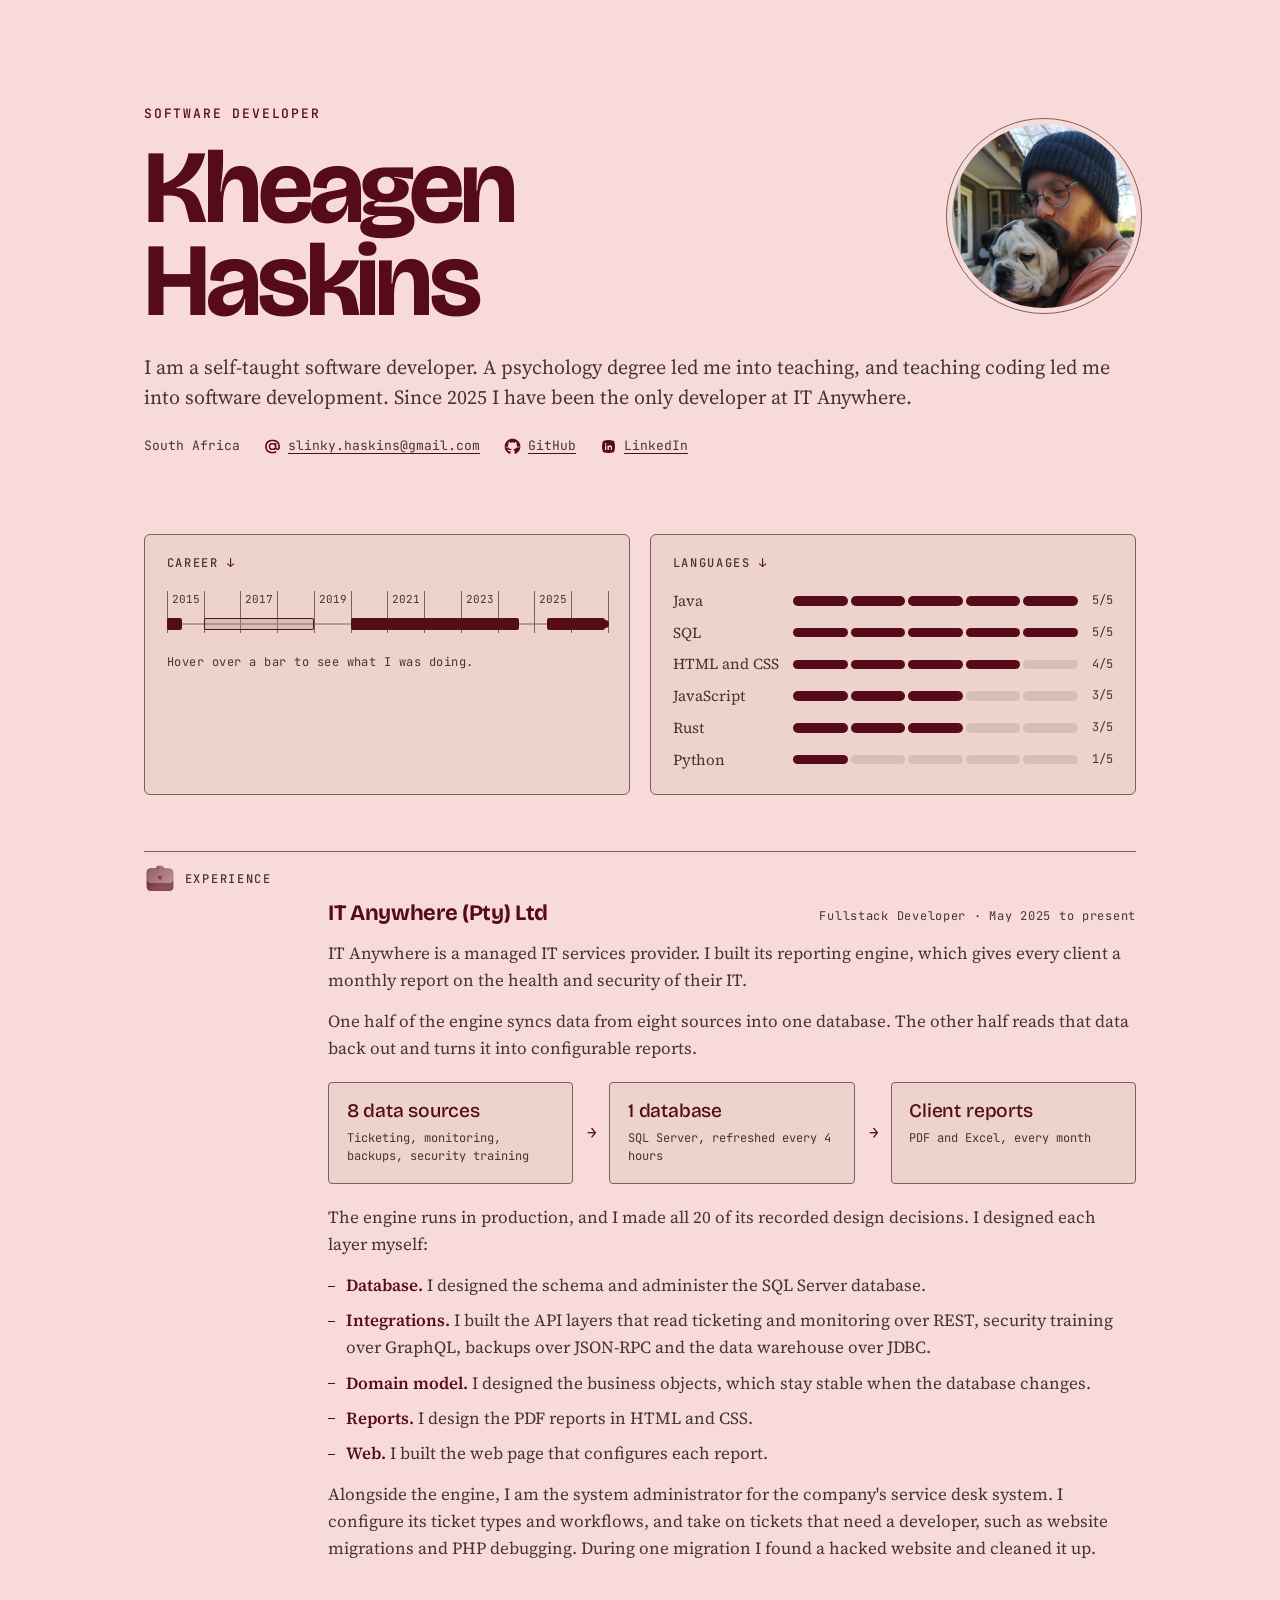
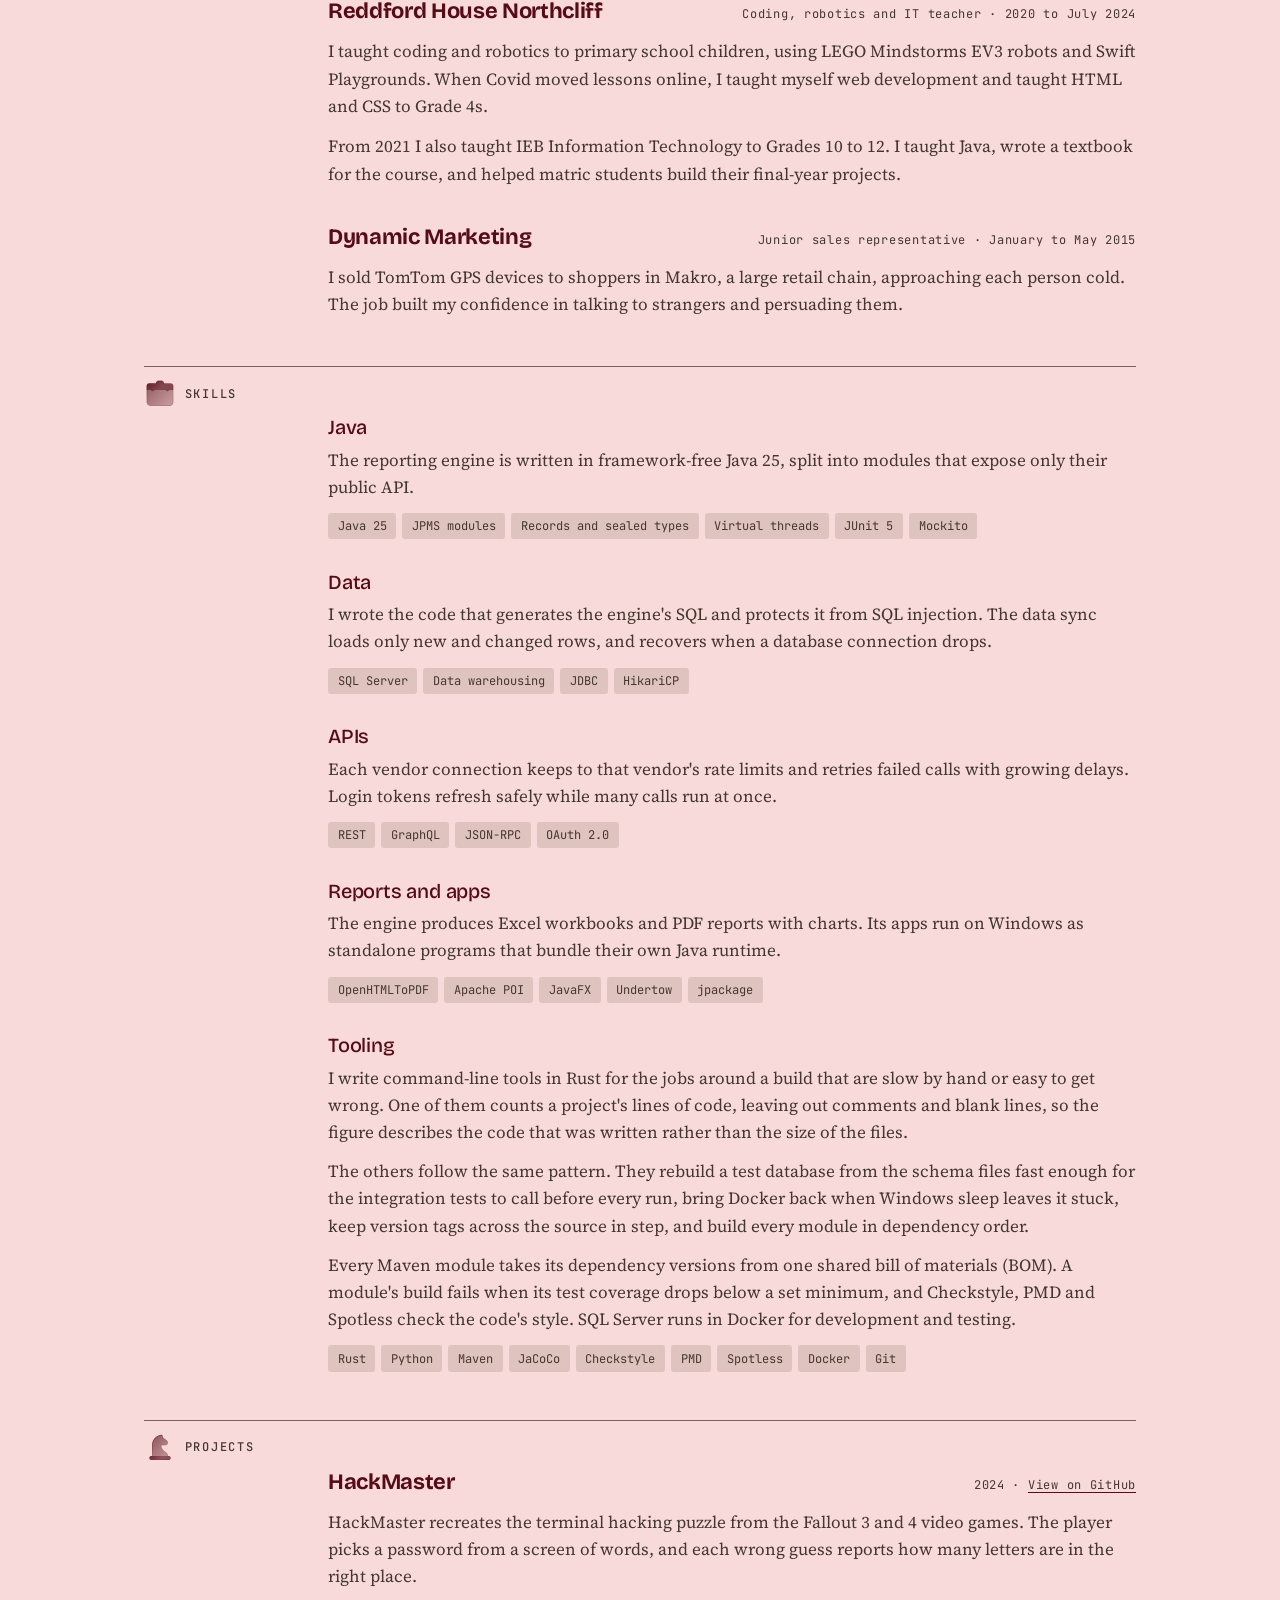
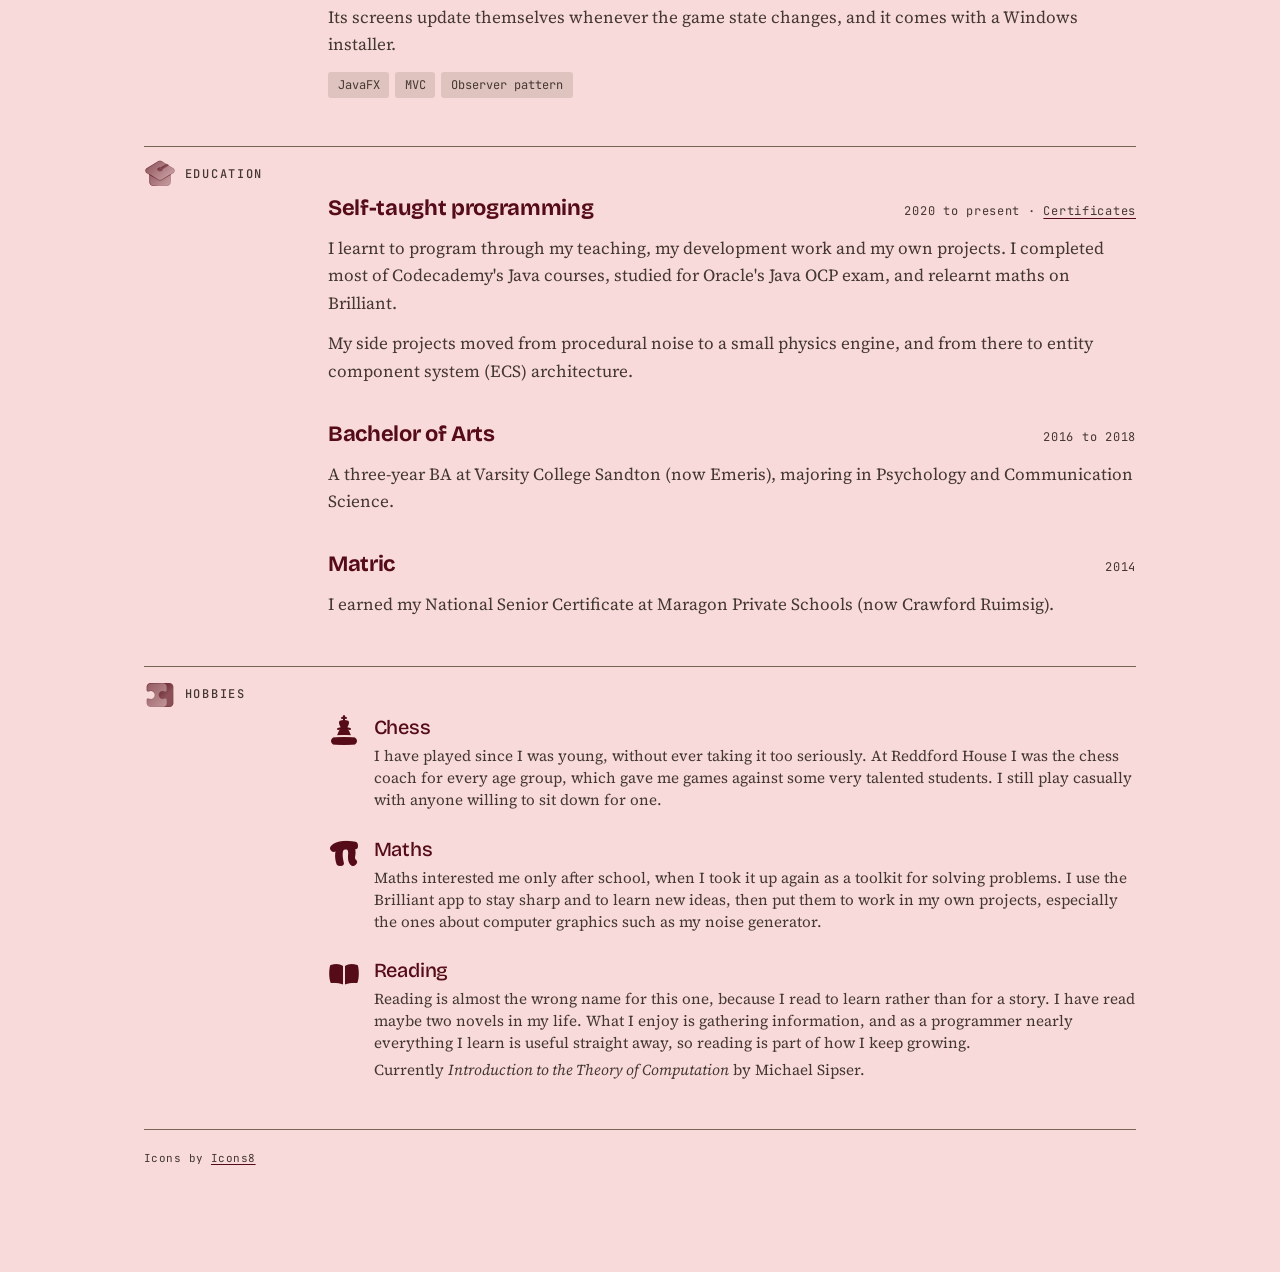
==== index.html @ cdf1e53d "docs: name the degree as a three-year BA The education entry states the qualification, a Bachelor of" ====
<!doctype html>
<html lang="en-GB">
<head>
<meta charset="utf-8">
<meta name="viewport" content="width=device-width, initial-scale=1, viewport-fit=cover">
<title>Kheagen Haskins</title>
<meta name="description" content="CV of Kheagen Haskins, software developer.">
<link rel="preconnect" href="https://fonts.googleapis.com">
<link rel="preconnect" href="https://fonts.gstatic.com" crossorigin>
<link rel="stylesheet" href="https://fonts.googleapis.com/css2?family=Bricolage+Grotesque:opsz,wght@12..96,500;12..96,700&family=JetBrains+Mono:wght@400;500&family=Source+Serif+4:opsz,wght@8..60,400;8..60,600&display=swap">
<script type="module" src="timeline.js"></script>
<script type="module" src="skills.js"></script>
<style>
  /* Palette: night bordeaux #550c18, deep mocha #443730, olive wood #786452,
     dusty taupe #a5907e, soft blush #f7dad9. Olive wood and dusty taupe fall
     below 4.5:1 on soft blush, so light-mode text stays deep mocha. */
  :root {
    --paper: #f7dad9;
    --surface: rgb(165 144 126 / 0.12);
    --ink: #443730;
    --strong: #550c18;
    --muted: #443730;
    --line: #786452;
    --accent: #550c18;
    --accent-soft: rgb(165 144 126 / 0.3);
    --shadow: 0 14px 32px -14px rgb(85 12 24 / 0.4), 0 2px 6px rgb(85 12 24 / 0.08);

    --display: "Bricolage Grotesque", "Helvetica Neue", Arial, sans-serif;
    --text: "Source Serif 4", Georgia, "Times New Roman", serif;
    --mono: "JetBrains Mono", "Cascadia Mono", Consolas, ui-monospace, monospace;

    color-scheme: light;
  }

  @media screen and (prefers-color-scheme: dark) {
    :root:not([data-theme="light"]) {
      --paper: #550c18;
      --surface: rgb(68 55 48 / 0.35);
      --ink: #f7dad9;
      --strong: #f7dad9;
      --muted: #a5907e;
      --line: #786452;
      --accent: #a5907e;
      --accent-soft: rgb(68 55 48 / 0.6);
      --shadow: 0 14px 32px -14px rgb(0 0 0 / 0.6), 0 2px 6px rgb(0 0 0 / 0.25);
      color-scheme: dark;
    }
  }

  @media screen {
    :root[data-theme="dark"] {
      --paper: #550c18;
      --surface: rgb(68 55 48 / 0.35);
      --ink: #f7dad9;
      --strong: #f7dad9;
      --muted: #a5907e;
      --line: #786452;
      --accent: #a5907e;
      --accent-soft: rgb(68 55 48 / 0.6);
      --shadow: 0 14px 32px -14px rgb(0 0 0 / 0.6), 0 2px 6px rgb(0 0 0 / 0.25);
      color-scheme: dark;
    }
  }

  *, *::before, *::after { box-sizing: border-box; }

  body {
    margin: 0;
    background: var(--paper);
    color: var(--ink);
    font-family: var(--text);
    font-size: 1.0625rem;
    line-height: 1.6;
    -webkit-font-smoothing: antialiased;
    text-rendering: optimizeLegibility;
  }

  p { margin: 0; }

  a {
    color: inherit;
    text-decoration-line: underline;
    text-decoration-color: var(--accent);
    text-decoration-thickness: 1px;
    text-underline-offset: 0.22em;
  }

  a:hover { color: var(--accent); }

  a:focus-visible {
    outline: 2px solid var(--accent);
    outline-offset: 3px;
    border-radius: 2px;
  }

  .page {
    max-width: 68rem;
    margin-inline: auto;
    padding-inline: clamp(1rem, 5vw, 3rem);
    padding-block: clamp(3rem, 9vw, 6.5rem);
  }

  /* Masthead */

  .masthead {
    display: grid;
    grid-template-columns: minmax(0, 1fr) auto;
    align-items: center;
    gap: 1.5rem clamp(1.5rem, 5vw, 3rem);
    padding-bottom: clamp(2.75rem, 7vw, 4.5rem);
  }

  /* The name sits beside the portrait, and the bio and links run the full width beneath both. */
  .masthead-name {
    display: grid;
    align-content: center;
    gap: 1rem;
  }

  .masthead-intro {
    grid-column: 1 / -1;
    display: grid;
    gap: 1rem;
  }

  .portrait {
    display: block;
    width: clamp(5.5rem, 18vw, 11.5rem);
    max-width: 100%;
    height: auto;
    aspect-ratio: 1;
    object-fit: cover;
    border-radius: 50%;
    outline: 1px solid var(--line);
    outline-offset: 5px;
  }

  .role {
    font-family: var(--mono);
    font-size: 0.8125rem;
    font-weight: 500;
    letter-spacing: 0.14em;
    text-transform: uppercase;
    color: var(--accent);
  }

  h1 {
    margin: 0;
    font-family: var(--display);
    font-weight: 700;
    font-size: clamp(3.25rem, 13vw, 6.5rem);
    line-height: 0.9;
    letter-spacing: -0.04em;
    color: var(--strong);
  }

  h1 span { display: block; }

  .lede {
    font-size: clamp(1.1rem, 2vw, 1.25rem);
    line-height: 1.5;
    color: var(--muted);
    text-wrap: pretty;
  }

  .contact {
    list-style: none;
    margin: 0.5rem 0 0;
    padding: 0;
    display: flex;
    flex-wrap: wrap;
    gap: 0.5rem 1.5rem;
    font-family: var(--mono);
    font-size: 0.8125rem;
    color: var(--muted);
  }

  .contact a {
    display: inline-flex;
    align-items: center;
    gap: 0.4rem;
    color: var(--ink);
    text-decoration: none;
  }

  .contact a:hover { color: var(--accent); }

  /* Only the words carry the underline, so the logo beside them stays clean. */
  .contact a span {
    text-decoration-line: underline;
    text-decoration-color: var(--accent);
    text-decoration-thickness: 1px;
    text-underline-offset: 0.22em;
  }

  .contact a::before {
    content: "";
    flex: none;
    width: 1.1rem;
    height: 1.1rem;
    background-color: var(--accent);
    -webkit-mask-position: center;
    mask-position: center;
    -webkit-mask-size: contain;
    mask-size: contain;
    -webkit-mask-repeat: no-repeat;
    mask-repeat: no-repeat;
  }

  .contact-email::before { -webkit-mask-image: url("icons/contact-email.png"); mask-image: url("icons/contact-email.png"); }
  .contact-github::before { -webkit-mask-image: url("icons/contact-github.png"); mask-image: url("icons/contact-github.png"); }
  .contact-linkedin::before { -webkit-mask-image: url("icons/contact-linkedin.png"); mask-image: url("icons/contact-linkedin.png"); }

  /* Sections */

  .section {
    --section-pad: clamp(2rem, 5vw, 3rem);
    display: grid;
    grid-template-columns: 8.5rem minmax(0, 1fr);
    column-gap: clamp(1.5rem, 4vw, 3rem);
    row-gap: 1.25rem;
    padding-block: var(--section-pad);
    border-top: 1px solid var(--line);
  }

  /* The label sits just under the section's dividing line, above the level of the content beside it. */
  .section > h2 {
    margin: calc(0.7rem - var(--section-pad)) 0 0;
    padding: 0;
    scroll-margin-top: 2rem;
    align-self: start;
    display: flex;
    align-items: center;
    gap: 0.55rem;
    font-family: var(--mono);
    font-size: 0.75rem;
    font-weight: 500;
    letter-spacing: 0.14em;
    text-transform: uppercase;
    color: var(--muted);
  }

  /* Icons8 icons used as masks, so each one is painted in the accent colour. */
  .section > h2::before {
    content: "";
    flex: none;
    width: 2rem;
    height: 2rem;
    background-color: var(--accent);
    -webkit-mask-position: center;
    mask-position: center;
    -webkit-mask-size: contain;
    mask-size: contain;
    -webkit-mask-repeat: no-repeat;
    mask-repeat: no-repeat;
  }

  #experience::before { -webkit-mask-image: url("icons/briefcase.png"); mask-image: url("icons/briefcase.png"); }
  #skills::before { -webkit-mask-image: url("icons/toolbox.png"); mask-image: url("icons/toolbox.png"); }
  #projects::before { -webkit-mask-image: url("icons/knight.png"); mask-image: url("icons/knight.png"); }
  #education::before { -webkit-mask-image: url("icons/graduation-cap.png"); mask-image: url("icons/graduation-cap.png"); }
  #hobbies::before { -webkit-mask-image: url("icons/puzzle.png"); mask-image: url("icons/puzzle.png"); }

  .section-body {
    display: grid;
    gap: 1.1rem;
    min-width: 0;
  }


  /* Entries */

  .entries {
    list-style: none;
    margin: 0;
    padding: 0;
    display: grid;
    gap: 2.25rem;
  }

  .entry {
    display: grid;
    gap: 0.85rem;
  }

  .entry-head {
    display: flex;
    flex-wrap: wrap;
    align-items: baseline;
    justify-content: space-between;
    gap: 0.25rem 1.5rem;
  }

  h3 {
    margin: 0;
    font-family: var(--display);
    font-weight: 700;
    font-size: 1.375rem;
    line-height: 1.2;
    letter-spacing: -0.015em;
    color: var(--strong);
  }

  .meta {
    font-family: var(--mono);
    font-size: 0.75rem;
    letter-spacing: 0.06em;
    color: var(--muted);
  }

  .points {
    list-style: none;
    margin: 0;
    padding: 0;
    display: grid;
    gap: 0.5rem;
  }

  .points li {
    position: relative;
    padding-left: 1.1rem;
  }

  .points li::before {
    content: "";
    position: absolute;
    left: 0;
    top: 0.8em;
    width: 0.45rem;
    height: 1px;
    background: var(--accent);
  }

  .points strong {
    font-weight: 600;
    color: var(--strong);
  }

  .points code {
    font-family: var(--mono);
    font-size: 0.85em;
    font-weight: 500;
    color: var(--strong);
  }

  .flow {
    --flow-gap: 2.25rem;
    list-style: none;
    margin: 0.4rem 0;
    padding: 0;
    display: grid;
    grid-template-columns: repeat(3, minmax(0, 1fr));
    gap: var(--flow-gap);
  }

  .flow li {
    position: relative;
    display: grid;
    align-content: start;
    gap: 0.4rem;
    padding: 1rem 1.1rem 1.15rem;
    background: var(--surface);
    border: 1px solid var(--line);
    border-radius: 4px;
  }

  .flow li + li::before {
    content: "\2192";
    content: "\2192" / "";
    position: absolute;
    top: 50%;
    left: calc(var(--flow-gap) / -2);
    transform: translate(-50%, -50%);
    font-family: var(--mono);
    font-size: 1rem;
    line-height: 1;
    color: var(--accent);
  }

  .flow-name {
    color: var(--strong);
    font-family: var(--display);
    font-weight: 500;
    font-size: 1.2rem;
    line-height: 1.2;
    letter-spacing: -0.01em;
  }

  .flow-note {
    font-family: var(--mono);
    font-size: 0.75rem;
    line-height: 1.5;
    color: var(--muted);
  }

  /* Summary */

  html { scroll-behavior: smooth; }

  .summary {
    display: grid;
    grid-template-columns: repeat(2, minmax(0, 1fr));
    align-items: stretch;
    gap: 1.25rem;
    padding-bottom: clamp(2.5rem, 6vw, 3.5rem);
  }

  .widget {
    position: relative;
    display: grid;
    align-content: start;
    gap: 1.1rem;
    min-width: 0;
    padding: 1.2rem 1.35rem 1.35rem;
    border: 1px solid var(--line);
    border-radius: 6px;
    background: var(--surface);
    transition: box-shadow 0.2s ease, transform 0.2s ease;
  }

  .widget:hover,
  .widget:focus-within {
    box-shadow: var(--shadow);
    transform: translateY(-2px);
  }

  .widget-link {
    justify-self: start;
    display: inline-flex;
    align-items: center;
    gap: 0.5rem;
    font-family: var(--mono);
    font-size: 0.75rem;
    font-weight: 500;
    letter-spacing: 0.14em;
    text-transform: uppercase;
    text-decoration: none;
    color: var(--muted);
  }

  .widget-link:focus-visible { outline: none; }

  /* The link's overlay covers the whole card, so a click anywhere on the card follows the link. */
  .widget-link::after {
    content: "";
    position: absolute;
    inset: 0;
    z-index: 1;
    border-radius: 6px;
  }

  .widget-link:focus-visible::after {
    outline: 2px solid var(--accent);
    outline-offset: 3px;
  }

  .widget-arrow { color: var(--accent); }

  /* The timeline sits above the overlay so its bars stay clickable, and lets every other click
     fall through to the link beneath it. */
  .widget career-timeline {
    position: relative;
    z-index: 2;
    pointer-events: none;
  }

  skill-chart ul { margin: 0; }

  @media (prefers-reduced-motion: reduce) {
    html { scroll-behavior: auto; }
    .widget { transition: none; }
    .widget:hover, .widget:focus-within { transform: none; }
  }

  /* Skills */

  .skills {
    margin: 0;
    display: grid;
    gap: 1.9rem;
  }

  .skill {
    display: grid;
    gap: 0.4rem;
  }

  .skill dt {
    color: var(--strong);
    font-family: var(--display);
    font-weight: 500;
    font-size: 1.25rem;
    line-height: 1.25;
    letter-spacing: -0.01em;
  }

  .skill dd {
    margin: 0;
    display: grid;
    gap: 0.75rem;
  }

  .tags {
    list-style: none;
    margin: 0;
    padding: 0;
    display: flex;
    flex-wrap: wrap;
    gap: 0.375rem;
  }

  .tags li {
    padding: 0.45rem 0.6rem;
    border-radius: 3px;
    background: var(--accent-soft);
    color: var(--ink);
    font-family: var(--mono);
    font-size: 0.75rem;
    line-height: 1;
    white-space: nowrap;
  }

  /* Hobbies */

  .hobbies {
    list-style: none;
    margin: 0;
    padding: 0;
    display: grid;
    gap: 1.6rem;
  }

  .hobbies li {
    display: grid;
    grid-template-columns: 2rem minmax(0, 1fr);
    align-items: start;
    column-gap: 0.85rem;
  }

  /* Icons8 Puffy Filled icons used as masks, painted in the accent colour like the section icons. */
  .hobby-icon {
    display: block;
    width: 2rem;
    height: 2rem;
    background-color: var(--accent);
    -webkit-mask-position: center;
    mask-position: center;
    -webkit-mask-size: contain;
    mask-size: contain;
    -webkit-mask-repeat: no-repeat;
    mask-repeat: no-repeat;
  }

  .hobby-icon-chess { -webkit-mask-image: url("icons/hobby-chess.png"); mask-image: url("icons/hobby-chess.png"); }
  .hobby-icon-maths { -webkit-mask-image: url("icons/hobby-maths.png"); mask-image: url("icons/hobby-maths.png"); }
  .hobby-icon-reading { -webkit-mask-image: url("icons/hobby-reading.png"); mask-image: url("icons/hobby-reading.png"); }

  .hobby-text {
    display: grid;
    gap: 0.3rem;
  }

  .hobby-name {
    font-family: var(--display);
    font-weight: 500;
    font-size: 1.25rem;
    line-height: 1.25;
    letter-spacing: -0.01em;
    color: var(--strong);
  }

  .hobby-note {
    font-size: 0.95rem;
    line-height: 1.45;
  }

  /* Credits */

  .credits {
    padding-top: 1.25rem;
    border-top: 1px solid var(--line);
    font-family: var(--mono);
    font-size: 0.6875rem;
    letter-spacing: 0.04em;
    color: var(--muted);
  }

  /* Narrow screens */

  @media screen and (max-width: 48rem) {
    .section { grid-template-columns: minmax(0, 1fr); }
    .summary { grid-template-columns: minmax(0, 1fr); }
  }

  @media screen and (max-width: 40rem) {
    .flow {
      --flow-gap: 1.75rem;
      grid-template-columns: minmax(0, 1fr);
    }

    .flow li + li::before {
      content: "\2193";
      content: "\2193" / "";
      top: calc(var(--flow-gap) / -2);
      left: 1.1rem;
      transform: translate(0, -50%);
    }
  }

  /* Print */

  @media print {
    @page { margin: 15mm 16mm; }

    body { font-size: 10pt; line-height: 1.5; }
    .page { max-width: none; padding: 0; }
    .masthead { padding-bottom: 8mm; }
    h1 { font-size: 36pt; }
    .section { --section-pad: 6mm; grid-template-columns: 28mm minmax(0, 1fr); }
    .flow, .points li, .tags { break-inside: avoid; }
    .entry-head, .skill dt { break-after: avoid; }
    .flow li, .tags li, .points li::before, .section > h2::before, .hobby-icon, .contact a::before { -webkit-print-color-adjust: exact; print-color-adjust: exact; }
    a { text-decoration: none; }
    .summary { display: none; }
    a[data-print]::after { content: " (" attr(data-print) ")"; color: var(--muted); }
  }
</style>
</head>
<body>
<main class="page">

  <header class="masthead">
    <div class="masthead-name">
      <p class="role">Software developer</p>
      <h1><span>Kheagen</span> <span>Haskins</span></h1>
    </div>
    <img class="portrait" src="images/portrait.jpg" alt="Kheagen Haskins holding a bulldog puppy" width="600" height="600">
    <div class="masthead-intro">
      <p class="lede">I am a self-taught software developer. A psychology degree led me into teaching, and teaching coding led me into software development. Since 2025 I have been the only developer at IT Anywhere.</p>
      <ul class="contact">
        <li>South Africa</li>
        <li><a class="contact-email" href="mailto:slinky.haskins@gmail.com"><span>slinky.haskins@gmail.com</span></a></li>
        <li><a class="contact-github" href="https://github.com/Mr-Slinky" data-print="github.com/Mr-Slinky"><span>GitHub</span></a></li>
        <li><a class="contact-linkedin" href="https://www.linkedin.com/in/kheagen-haskins-b4215717b/" data-print="linkedin.com/in/kheagen-haskins-b4215717b"><span>LinkedIn</span></a></li>
      </ul>
    </div>
  </header>

  <section class="summary" aria-label="Summary">
    <div class="widget">
      <a class="widget-link" href="#experience">Career <span class="widget-arrow" aria-hidden="true">&darr;</span></a>
      <career-timeline></career-timeline>
    </div>
    <div class="widget">
      <a class="widget-link" href="#skills">Languages <span class="widget-arrow" aria-hidden="true">&darr;</span></a>
      <skill-chart>
        <ul>
          <li>Java <data value="5">5/5</data></li>
          <li>SQL <data value="5">5/5</data></li>
          <li>HTML and CSS <data value="4">4/5</data></li>
          <li>JavaScript <data value="3">3/5</data></li>
          <li>Rust <data value="3">3/5</data></li>
          <li>Python <data value="1">1/5</data></li>
        </ul>
      </skill-chart>
    </div>
  </section>

  <section class="section" aria-labelledby="experience">
    <h2 id="experience">Experience</h2>
    <div class="section-body">
      <ol class="entries">

        <li class="entry" data-timeline="work">
          <div class="entry-head">
            <h3>IT Anywhere (Pty) Ltd</h3>
            <p class="meta"><span class="entry-role">Fullstack Developer</span> &middot; <time datetime="2025-05">May 2025</time> to present</p>
          </div>
          <p>IT Anywhere is a managed IT services provider. I built its reporting engine, which gives every client a monthly report on the health and security of their IT.</p>
          <p>One half of the engine syncs data from eight sources into one database. The other half reads that data back out and turns it into configurable reports.</p>
          <ol class="flow" aria-label="How the reporting engine works">
            <li>
              <span class="flow-name">8 data sources</span>
              <span class="flow-note">Ticketing, monitoring, backups, security training</span>
            </li>
            <li>
              <span class="flow-name">1 database</span>
              <span class="flow-note">SQL Server, refreshed every 4 hours</span>
            </li>
            <li>
              <span class="flow-name">Client reports</span>
              <span class="flow-note">PDF and Excel, every month</span>
            </li>
          </ol>
          <p>The engine runs in production, and I made all 20 of its recorded design decisions. I designed each layer myself:</p>
          <ul class="points">
            <li><strong>Database.</strong> I designed the schema and administer the SQL Server database.</li>
            <li><strong>Integrations.</strong> I built the API layers that read ticketing and monitoring over REST, security training over GraphQL, backups over JSON-RPC and the data warehouse over JDBC.</li>
            <li><strong>Domain model.</strong> I designed the business objects, which stay stable when the database changes.</li>
            <li><strong>Reports.</strong> I design the PDF reports in HTML and CSS.</li>
            <li><strong>Web.</strong> I built the web page that configures each report.</li>
          </ul>
          <p>Alongside the engine, I am the system administrator for the company's service desk system. I configure its ticket types and workflows, and take on tickets that need a developer, such as website migrations and PHP debugging. During one migration I found a hacked website and cleaned it up.</p>
        </li>

        <li class="entry" data-timeline="work">
          <div class="entry-head">
            <h3>Reddford House Northcliff</h3>
            <p class="meta"><span class="entry-role">Coding, robotics and IT teacher</span> &middot; <time datetime="2020">2020</time> to <time datetime="2024-07">July 2024</time></p>
          </div>
          <p>I taught coding and robotics to primary school children, using LEGO Mindstorms EV3 robots and Swift Playgrounds. When Covid moved lessons online, I taught myself web development and taught HTML and CSS to Grade 4s.</p>
          <p>From 2021 I also taught IEB Information Technology to Grades 10 to 12. I taught Java, wrote a textbook for the course, and helped matric students build their final-year projects.</p>
        </li>

        <li class="entry" data-timeline="work">
          <div class="entry-head">
            <h3>Dynamic Marketing</h3>
            <p class="meta"><span class="entry-role">Junior sales representative</span> &middot; <time datetime="2015-01">January</time> to <time datetime="2015-05">May 2015</time></p>
          </div>
          <p>I sold TomTom GPS devices to shoppers in Makro, a large retail chain, approaching each person cold. The job built my confidence in talking to strangers and persuading them.</p>
        </li>

      </ol>
    </div>
  </section>

  <section class="section" aria-labelledby="skills">
    <h2 id="skills">Skills</h2>
    <div class="section-body">
      <dl class="skills">

        <div class="skill">
          <dt>Java</dt>
          <dd>
            <p>The reporting engine is written in framework-free Java 25, split into modules that expose only their public API.</p>
            <ul class="tags">
              <li>Java 25</li>
              <li>JPMS modules</li>
              <li>Records and sealed types</li>
              <li>Virtual threads</li>
              <li>JUnit 5</li>
              <li>Mockito</li>
            </ul>
          </dd>
        </div>

        <div class="skill">
          <dt>Data</dt>
          <dd>
            <p>I wrote the code that generates the engine's SQL and protects it from SQL injection. The data sync loads only new and changed rows, and recovers when a database connection drops.</p>
            <ul class="tags">
              <li>SQL Server</li>
              <li>Data warehousing</li>
              <li>JDBC</li>
              <li>HikariCP</li>
            </ul>
          </dd>
        </div>

        <div class="skill">
          <dt>APIs</dt>
          <dd>
            <p>Each vendor connection keeps to that vendor's rate limits and retries failed calls with growing delays. Login tokens refresh safely while many calls run at once.</p>
            <ul class="tags">
              <li>REST</li>
              <li>GraphQL</li>
              <li>JSON-RPC</li>
              <li>OAuth 2.0</li>
            </ul>
          </dd>
        </div>

        <div class="skill">
          <dt>Reports and apps</dt>
          <dd>
            <p>The engine produces Excel workbooks and PDF reports with charts. Its apps run on Windows as standalone programs that bundle their own Java runtime.</p>
            <ul class="tags">
              <li>OpenHTMLToPDF</li>
              <li>Apache POI</li>
              <li>JavaFX</li>
              <li>Undertow</li>
              <li>jpackage</li>
            </ul>
          </dd>
        </div>

        <div class="skill">
          <dt>Tooling</dt>
          <dd>
            <p>I write command-line tools in Rust for the jobs around a build that are slow by hand or easy to get wrong. One of them counts a project's lines of code, leaving out comments and blank lines, so the figure describes the code that was written rather than the size of the files.</p>
            <p>The others follow the same pattern. They rebuild a test database from the schema files fast enough for the integration tests to call before every run, bring Docker back when Windows sleep leaves it stuck, keep version tags across the source in step, and build every module in dependency order.</p>
            <p>Every Maven module takes its dependency versions from one shared bill of materials (BOM). A module's build fails when its test coverage drops below a set minimum, and Checkstyle, PMD and Spotless check the code's style. SQL Server runs in Docker for development and testing.</p>
            <ul class="tags">
              <li>Rust</li>
              <li>Python</li>
              <li>Maven</li>
              <li>JaCoCo</li>
              <li>Checkstyle</li>
              <li>PMD</li>
              <li>Spotless</li>
              <li>Docker</li>
              <li>Git</li>
            </ul>
          </dd>
        </div>

      </dl>
    </div>
  </section>

  <section class="section" aria-labelledby="projects">
    <h2 id="projects">Projects</h2>
    <div class="section-body">
      <ul class="entries">
        <li class="entry">
          <div class="entry-head">
            <h3>HackMaster</h3>
            <p class="meta">2024 &middot; <a href="https://github.com/Mr-Slinky/HackMaster" data-print="github.com/Mr-Slinky/HackMaster">View on GitHub</a></p>
          </div>
          <p>HackMaster recreates the terminal hacking puzzle from the Fallout 3 and 4 video games. The player picks a password from a screen of words, and each wrong guess reports how many letters are in the right place.</p>
          <p>Its screens update themselves whenever the game state changes, and it comes with a Windows installer.</p>
          <ul class="tags">
            <li>JavaFX</li>
            <li>MVC</li>
            <li>Observer pattern</li>
          </ul>
        </li>
      </ul>
    </div>
  </section>

  <section class="section" aria-labelledby="education">
    <h2 id="education">Education</h2>
    <div class="section-body">
      <ol class="entries">

        <li class="entry">
          <div class="entry-head">
            <h3>Self-taught programming</h3>
            <p class="meta">2020 to present &middot; <a href="https://www.linkedin.com/in/kheagen-haskins-b4215717b/details/certifications/" data-print="linkedin.com/in/kheagen-haskins-b4215717b/details/certifications">Certificates</a></p>
          </div>
          <p>I learnt to program through my teaching, my development work and my own projects. I completed most of Codecademy's Java courses, studied for Oracle's Java OCP exam, and relearnt maths on Brilliant.</p>
          <p>My side projects moved from procedural noise to a small physics engine, and from there to entity component system (ECS) architecture.</p>
        </li>

        <li class="entry" data-timeline="study">
          <div class="entry-head">
            <h3>Bachelor of Arts</h3>
            <p class="meta"><time datetime="2016">2016</time> to <time datetime="2018">2018</time></p>
          </div>
          <p>A three-year BA at Varsity College Sandton (now Emeris), majoring in Psychology and Communication Science.</p>
        </li>

        <li class="entry">
          <div class="entry-head">
            <h3>Matric</h3>
            <p class="meta">2014</p>
          </div>
          <p>I earned my National Senior Certificate at Maragon Private Schools (now Crawford Ruimsig).</p>
        </li>

      </ol>
    </div>
  </section>

  <section class="section" aria-labelledby="hobbies">
    <h2 id="hobbies">Hobbies</h2>
    <div class="section-body">
      <ul class="hobbies">
        <li>
          <span class="hobby-icon hobby-icon-chess" aria-hidden="true"></span>
          <div class="hobby-text">
            <span class="hobby-name">Chess</span>
            <p class="hobby-note">I have played since I was young, without ever taking it too seriously. At Reddford House I was the chess coach for every age group, which gave me games against some very talented students. I still play casually with anyone willing to sit down for one.</p>
          </div>
        </li>
        <li>
          <span class="hobby-icon hobby-icon-maths" aria-hidden="true"></span>
          <div class="hobby-text">
            <span class="hobby-name">Maths</span>
            <p class="hobby-note">Maths interested me only after school, when I took it up again as a toolkit for solving problems. I use the Brilliant app to stay sharp and to learn new ideas, then put them to work in my own projects, especially the ones about computer graphics such as my noise generator.</p>
          </div>
        </li>
        <li>
          <span class="hobby-icon hobby-icon-reading" aria-hidden="true"></span>
          <div class="hobby-text">
            <span class="hobby-name">Reading</span>
            <p class="hobby-note">Reading is almost the wrong name for this one, because I read to learn rather than for a story. I have read maybe two novels in my life. What I enjoy is gathering information, and as a programmer nearly everything I learn is useful straight away, so reading is part of how I keep growing.</p>
            <p class="hobby-note">Currently <cite>Introduction to the Theory of Computation</cite> by Michael Sipser.</p>
          </div>
        </li>
      </ul>
    </div>
  </section>

  <footer class="credits">
    <p>Icons by <a href="https://icons8.com/">Icons8</a></p>
  </footer>

</main>
</body>
</html>
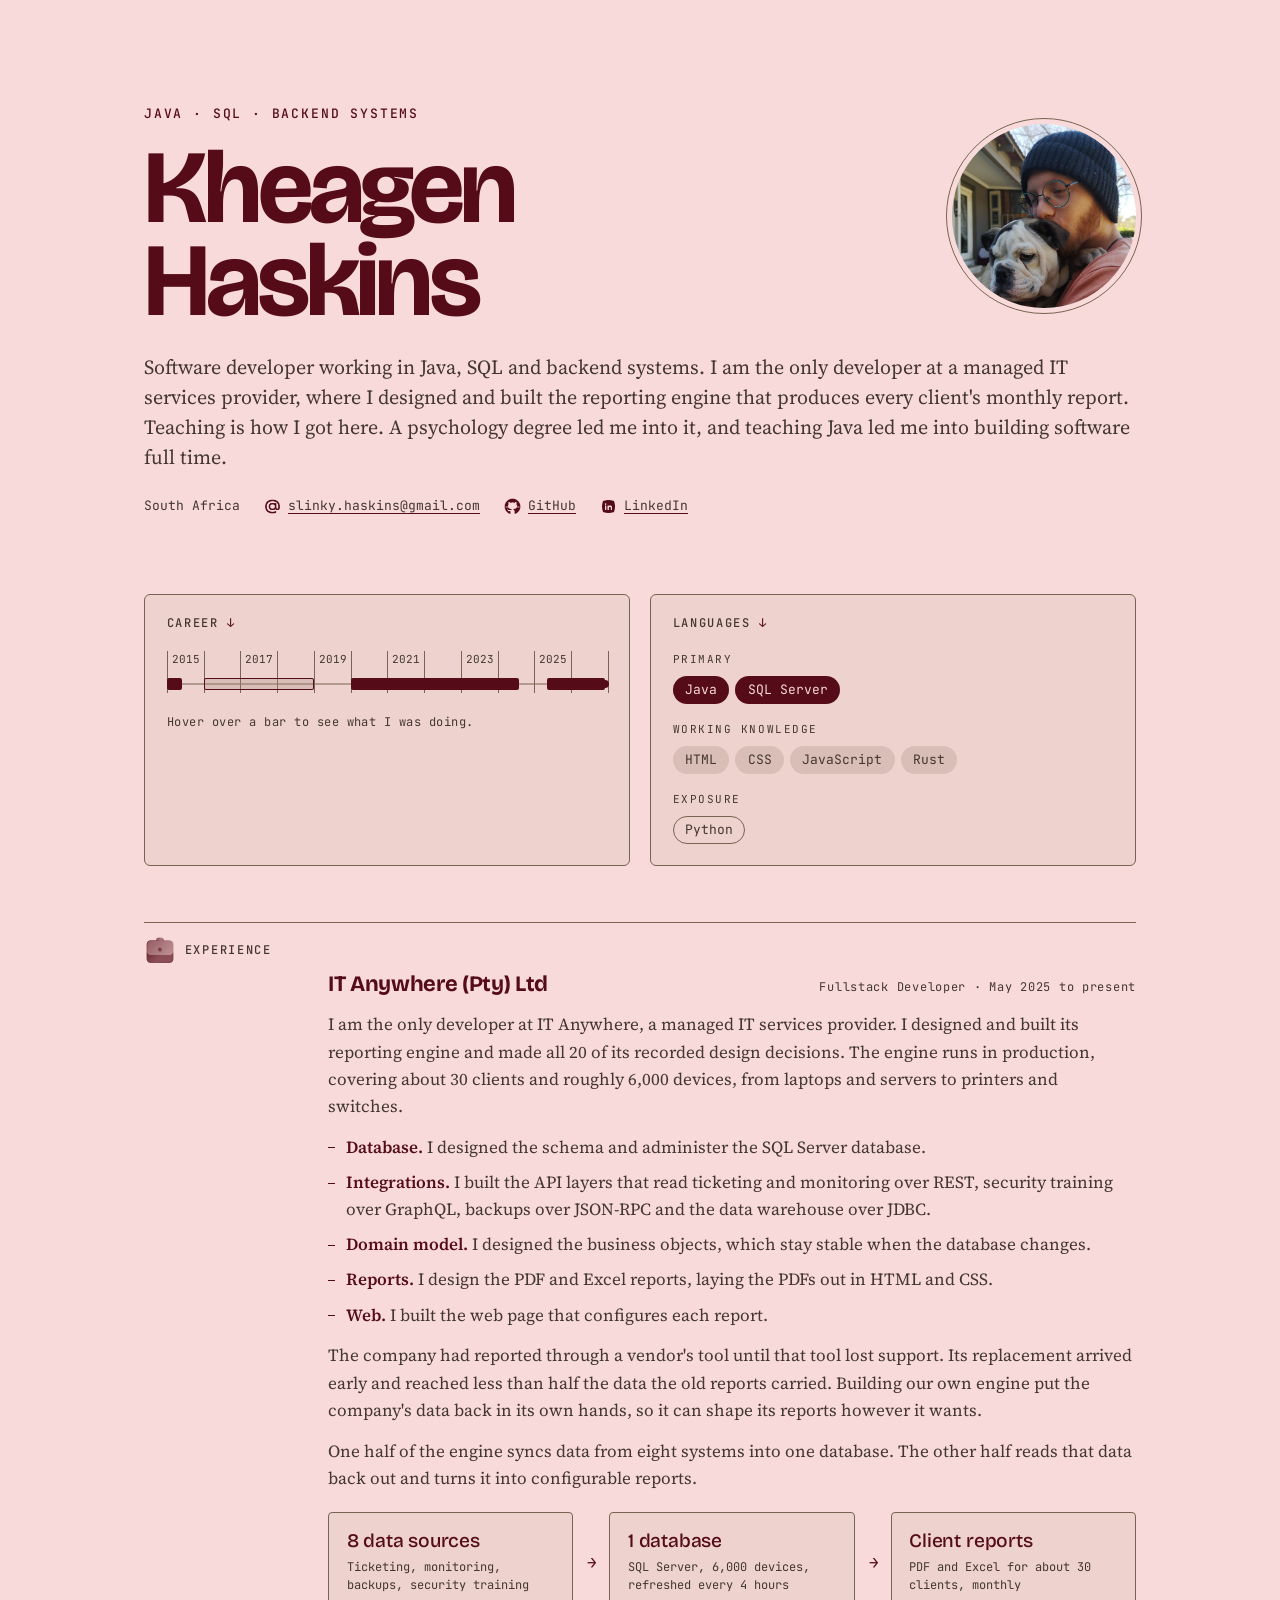
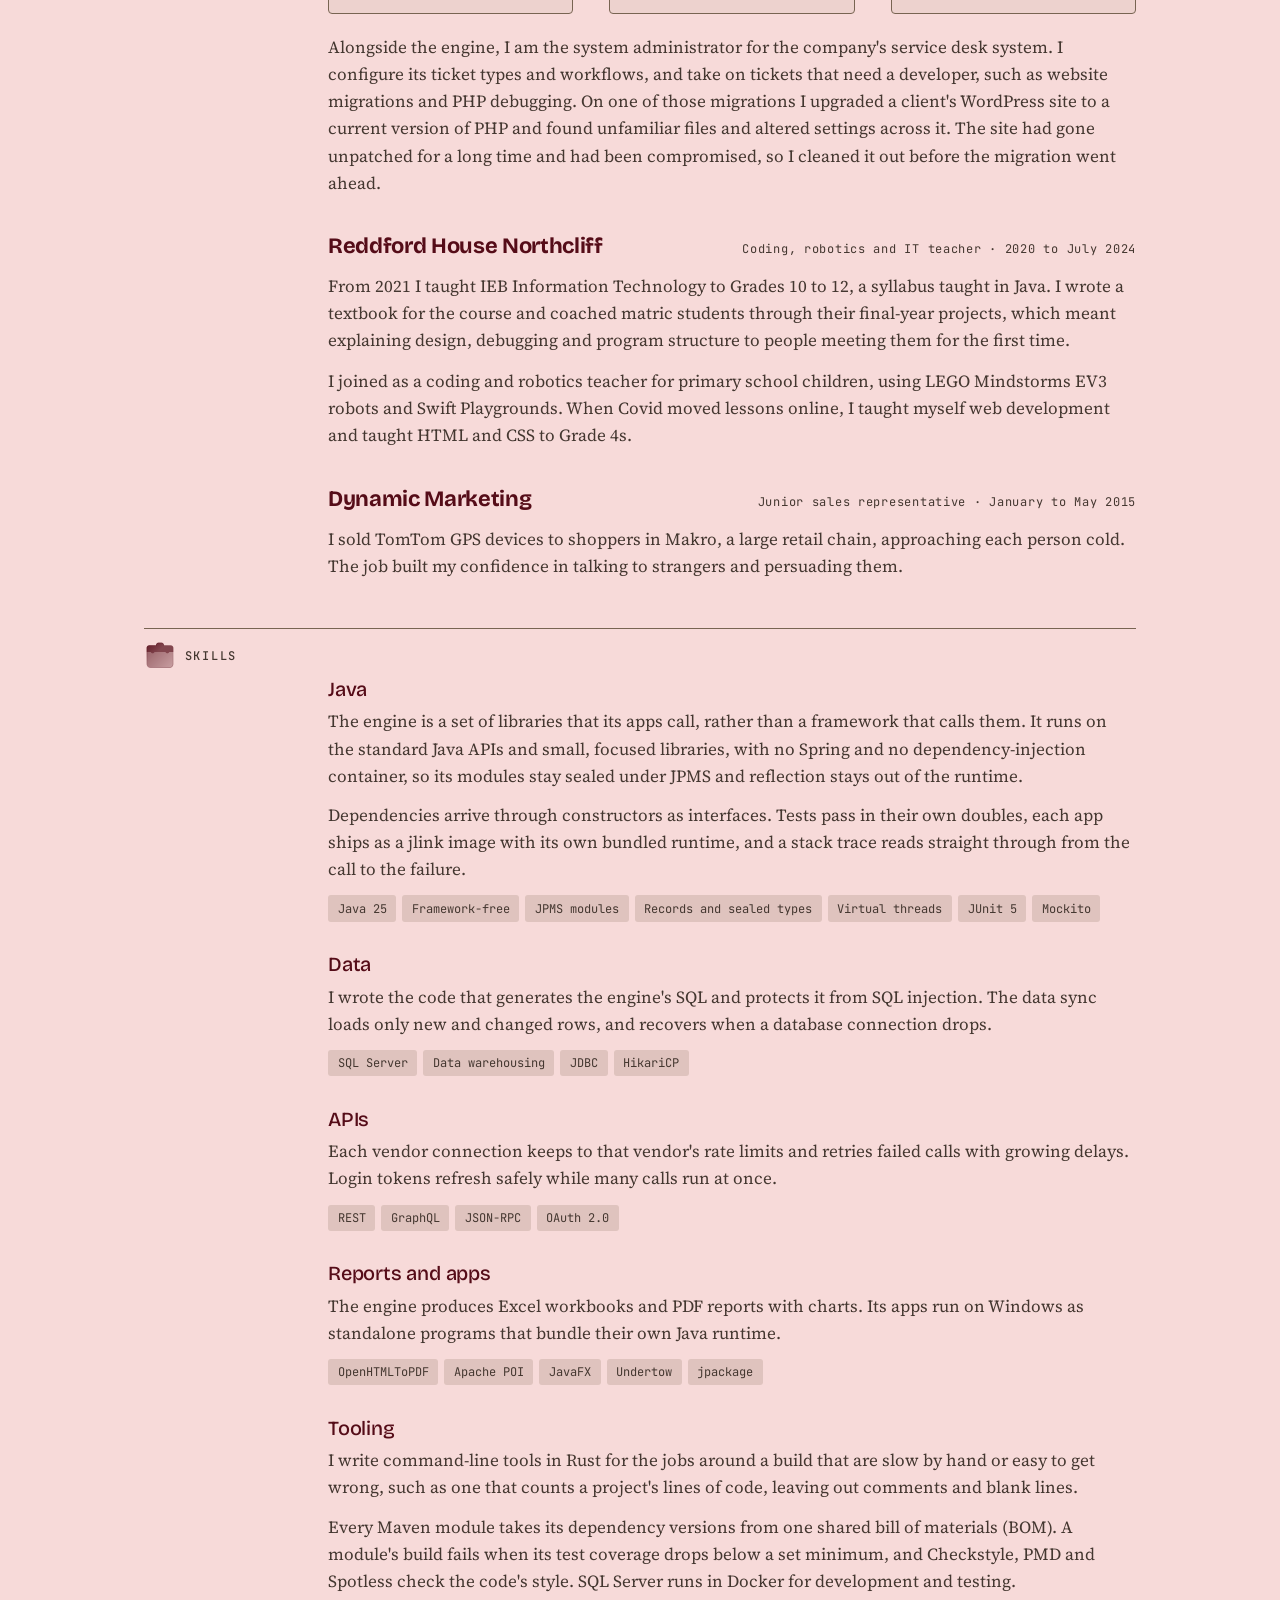
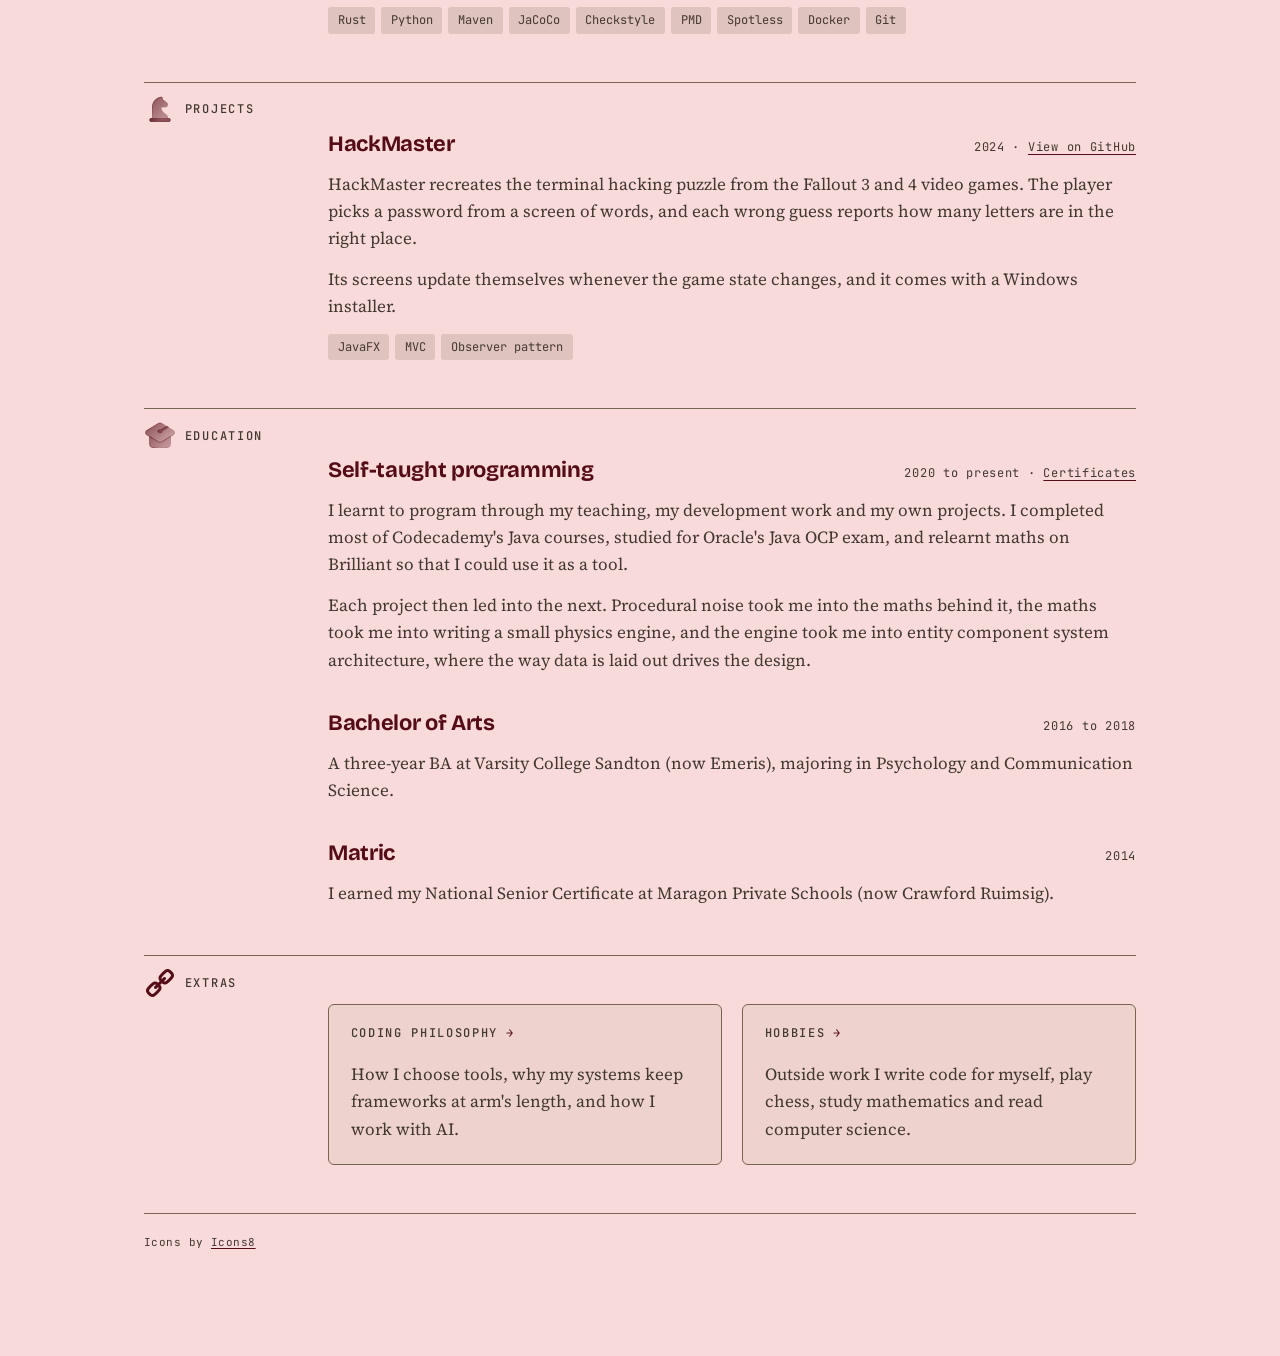
==== commit 099dc0df: "feat: lead with the work, and add hobbies and philosophy pages The CV opens with what I build now ra" ====
--- a/index.html
+++ b/index.html
@@ -1,902 +1,281 @@
-<!doctype html>
-<html lang="en-GB">
-<head>
-<meta charset="utf-8">
-<meta name="viewport" content="width=device-width, initial-scale=1, viewport-fit=cover">
-<title>Kheagen Haskins</title>
-<meta name="description" content="CV of Kheagen Haskins, software developer.">
-<link rel="preconnect" href="https://fonts.googleapis.com">
-<link rel="preconnect" href="https://fonts.gstatic.com" crossorigin>
-<link rel="stylesheet" href="https://fonts.googleapis.com/css2?family=Bricolage+Grotesque:opsz,wght@12..96,500;12..96,700&family=JetBrains+Mono:wght@400;500&family=Source+Serif+4:opsz,wght@8..60,400;8..60,600&display=swap">
-<script type="module" src="timeline.js"></script>
-<script type="module" src="skills.js"></script>
-<style>
-  /* Palette: night bordeaux #550c18, deep mocha #443730, olive wood #786452,
-     dusty taupe #a5907e, soft blush #f7dad9. Olive wood and dusty taupe fall
-     below 4.5:1 on soft blush, so light-mode text stays deep mocha. */
-  :root {
-    --paper: #f7dad9;
-    --surface: rgb(165 144 126 / 0.12);
-    --ink: #443730;
-    --strong: #550c18;
-    --muted: #443730;
-    --line: #786452;
-    --accent: #550c18;
-    --accent-soft: rgb(165 144 126 / 0.3);
-    --shadow: 0 14px 32px -14px rgb(85 12 24 / 0.4), 0 2px 6px rgb(85 12 24 / 0.08);
-
-    --display: "Bricolage Grotesque", "Helvetica Neue", Arial, sans-serif;
-    --text: "Source Serif 4", Georgia, "Times New Roman", serif;
-    --mono: "JetBrains Mono", "Cascadia Mono", Consolas, ui-monospace, monospace;
-
-    color-scheme: light;
-  }
-
-  @media screen and (prefers-color-scheme: dark) {
-    :root:not([data-theme="light"]) {
-      --paper: #550c18;
-      --surface: rgb(68 55 48 / 0.35);
-      --ink: #f7dad9;
-      --strong: #f7dad9;
-      --muted: #a5907e;
-      --line: #786452;
-      --accent: #a5907e;
-      --accent-soft: rgb(68 55 48 / 0.6);
-      --shadow: 0 14px 32px -14px rgb(0 0 0 / 0.6), 0 2px 6px rgb(0 0 0 / 0.25);
-      color-scheme: dark;
-    }
-  }
-
-  @media screen {
-    :root[data-theme="dark"] {
-      --paper: #550c18;
-      --surface: rgb(68 55 48 / 0.35);
-      --ink: #f7dad9;
-      --strong: #f7dad9;
-      --muted: #a5907e;
-      --line: #786452;
-      --accent: #a5907e;
-      --accent-soft: rgb(68 55 48 / 0.6);
-      --shadow: 0 14px 32px -14px rgb(0 0 0 / 0.6), 0 2px 6px rgb(0 0 0 / 0.25);
-      color-scheme: dark;
-    }
-  }
-
-  *, *::before, *::after { box-sizing: border-box; }
-
-  body {
-    margin: 0;
-    background: var(--paper);
-    color: var(--ink);
-    font-family: var(--text);
-    font-size: 1.0625rem;
-    line-height: 1.6;
-    -webkit-font-smoothing: antialiased;
-    text-rendering: optimizeLegibility;
-  }
-
-  p { margin: 0; }
-
-  a {
-    color: inherit;
-    text-decoration-line: underline;
-    text-decoration-color: var(--accent);
-    text-decoration-thickness: 1px;
-    text-underline-offset: 0.22em;
-  }
-
-  a:hover { color: var(--accent); }
-
-  a:focus-visible {
-    outline: 2px solid var(--accent);
-    outline-offset: 3px;
-    border-radius: 2px;
-  }
-
-  .page {
-    max-width: 68rem;
-    margin-inline: auto;
-    padding-inline: clamp(1rem, 5vw, 3rem);
-    padding-block: clamp(3rem, 9vw, 6.5rem);
-  }
-
-  /* Masthead */
-
-  .masthead {
-    display: grid;
-    grid-template-columns: minmax(0, 1fr) auto;
-    align-items: center;
-    gap: 1.5rem clamp(1.5rem, 5vw, 3rem);
-    padding-bottom: clamp(2.75rem, 7vw, 4.5rem);
-  }
-
-  /* The name sits beside the portrait, and the bio and links run the full width beneath both. */
-  .masthead-name {
-    display: grid;
-    align-content: center;
-    gap: 1rem;
-  }
-
-  .masthead-intro {
-    grid-column: 1 / -1;
-    display: grid;
-    gap: 1rem;
-  }
-
-  .portrait {
-    display: block;
-    width: clamp(5.5rem, 18vw, 11.5rem);
-    max-width: 100%;
-    height: auto;
-    aspect-ratio: 1;
-    object-fit: cover;
-    border-radius: 50%;
-    outline: 1px solid var(--line);
-    outline-offset: 5px;
-  }
-
-  .role {
-    font-family: var(--mono);
-    font-size: 0.8125rem;
-    font-weight: 500;
-    letter-spacing: 0.14em;
-    text-transform: uppercase;
-    color: var(--accent);
-  }
-
-  h1 {
-    margin: 0;
-    font-family: var(--display);
-    font-weight: 700;
-    font-size: clamp(3.25rem, 13vw, 6.5rem);
-    line-height: 0.9;
-    letter-spacing: -0.04em;
-    color: var(--strong);
-  }
-
-  h1 span { display: block; }
-
-  .lede {
-    font-size: clamp(1.1rem, 2vw, 1.25rem);
-    line-height: 1.5;
-    color: var(--muted);
-    text-wrap: pretty;
-  }
-
-  .contact {
-    list-style: none;
-    margin: 0.5rem 0 0;
-    padding: 0;
-    display: flex;
-    flex-wrap: wrap;
-    gap: 0.5rem 1.5rem;
-    font-family: var(--mono);
-    font-size: 0.8125rem;
-    color: var(--muted);
-  }
-
-  .contact a {
-    display: inline-flex;
-    align-items: center;
-    gap: 0.4rem;
-    color: var(--ink);
-    text-decoration: none;
-  }
-
-  .contact a:hover { color: var(--accent); }
-
-  /* Only the words carry the underline, so the logo beside them stays clean. */
-  .contact a span {
-    text-decoration-line: underline;
-    text-decoration-color: var(--accent);
-    text-decoration-thickness: 1px;
-    text-underline-offset: 0.22em;
-  }
-
-  .contact a::before {
-    content: "";
-    flex: none;
-    width: 1.1rem;
-    height: 1.1rem;
-    background-color: var(--accent);
-    -webkit-mask-position: center;
-    mask-position: center;
-    -webkit-mask-size: contain;
-    mask-size: contain;
-    -webkit-mask-repeat: no-repeat;
-    mask-repeat: no-repeat;
-  }
-
-  .contact-email::before { -webkit-mask-image: url("icons/contact-email.png"); mask-image: url("icons/contact-email.png"); }
-  .contact-github::before { -webkit-mask-image: url("icons/contact-github.png"); mask-image: url("icons/contact-github.png"); }
-  .contact-linkedin::before { -webkit-mask-image: url("icons/contact-linkedin.png"); mask-image: url("icons/contact-linkedin.png"); }
-
-  /* Sections */
-
-  .section {
-    --section-pad: clamp(2rem, 5vw, 3rem);
-    display: grid;
-    grid-template-columns: 8.5rem minmax(0, 1fr);
-    column-gap: clamp(1.5rem, 4vw, 3rem);
-    row-gap: 1.25rem;
-    padding-block: var(--section-pad);
-    border-top: 1px solid var(--line);
-  }
-
-  /* The label sits just under the section's dividing line, above the level of the content beside it. */
-  .section > h2 {
-    margin: calc(0.7rem - var(--section-pad)) 0 0;
-    padding: 0;
-    scroll-margin-top: 2rem;
-    align-self: start;
-    display: flex;
-    align-items: center;
-    gap: 0.55rem;
-    font-family: var(--mono);
-    font-size: 0.75rem;
-    font-weight: 500;
-    letter-spacing: 0.14em;
-    text-transform: uppercase;
-    color: var(--muted);
-  }
-
-  /* Icons8 icons used as masks, so each one is painted in the accent colour. */
-  .section > h2::before {
-    content: "";
-    flex: none;
-    width: 2rem;
-    height: 2rem;
-    background-color: var(--accent);
-    -webkit-mask-position: center;
-    mask-position: center;
-    -webkit-mask-size: contain;
-    mask-size: contain;
-    -webkit-mask-repeat: no-repeat;
-    mask-repeat: no-repeat;
-  }
-
-  #experience::before { -webkit-mask-image: url("icons/briefcase.png"); mask-image: url("icons/briefcase.png"); }
-  #skills::before { -webkit-mask-image: url("icons/toolbox.png"); mask-image: url("icons/toolbox.png"); }
-  #projects::before { -webkit-mask-image: url("icons/knight.png"); mask-image: url("icons/knight.png"); }
-  #education::before { -webkit-mask-image: url("icons/graduation-cap.png"); mask-image: url("icons/graduation-cap.png"); }
-  #hobbies::before { -webkit-mask-image: url("icons/puzzle.png"); mask-image: url("icons/puzzle.png"); }
-
-  .section-body {
-    display: grid;
-    gap: 1.1rem;
-    min-width: 0;
-  }
-
-
-  /* Entries */
-
-  .entries {
-    list-style: none;
-    margin: 0;
-    padding: 0;
-    display: grid;
-    gap: 2.25rem;
-  }
-
-  .entry {
-    display: grid;
-    gap: 0.85rem;
-  }
-
-  .entry-head {
-    display: flex;
-    flex-wrap: wrap;
-    align-items: baseline;
-    justify-content: space-between;
-    gap: 0.25rem 1.5rem;
-  }
-
-  h3 {
-    margin: 0;
-    font-family: var(--display);
-    font-weight: 700;
-    font-size: 1.375rem;
-    line-height: 1.2;
-    letter-spacing: -0.015em;
-    color: var(--strong);
-  }
-
-  .meta {
-    font-family: var(--mono);
-    font-size: 0.75rem;
-    letter-spacing: 0.06em;
-    color: var(--muted);
-  }
-
-  .points {
-    list-style: none;
-    margin: 0;
-    padding: 0;
-    display: grid;
-    gap: 0.5rem;
-  }
-
-  .points li {
-    position: relative;
-    padding-left: 1.1rem;
-  }
-
-  .points li::before {
-    content: "";
-    position: absolute;
-    left: 0;
-    top: 0.8em;
-    width: 0.45rem;
-    height: 1px;
-    background: var(--accent);
-  }
-
-  .points strong {
-    font-weight: 600;
-    color: var(--strong);
-  }
-
-  .points code {
-    font-family: var(--mono);
-    font-size: 0.85em;
-    font-weight: 500;
-    color: var(--strong);
-  }
-
-  .flow {
-    --flow-gap: 2.25rem;
-    list-style: none;
-    margin: 0.4rem 0;
-    padding: 0;
-    display: grid;
-    grid-template-columns: repeat(3, minmax(0, 1fr));
-    gap: var(--flow-gap);
-  }
-
-  .flow li {
-    position: relative;
-    display: grid;
-    align-content: start;
-    gap: 0.4rem;
-    padding: 1rem 1.1rem 1.15rem;
-    background: var(--surface);
-    border: 1px solid var(--line);
-    border-radius: 4px;
-  }
-
-  .flow li + li::before {
-    content: "\2192";
-    content: "\2192" / "";
-    position: absolute;
-    top: 50%;
-    left: calc(var(--flow-gap) / -2);
-    transform: translate(-50%, -50%);
-    font-family: var(--mono);
-    font-size: 1rem;
-    line-height: 1;
-    color: var(--accent);
-  }
-
-  .flow-name {
-    color: var(--strong);
-    font-family: var(--display);
-    font-weight: 500;
-    font-size: 1.2rem;
-    line-height: 1.2;
-    letter-spacing: -0.01em;
-  }
-
-  .flow-note {
-    font-family: var(--mono);
-    font-size: 0.75rem;
-    line-height: 1.5;
-    color: var(--muted);
-  }
-
-  /* Summary */
-
-  html { scroll-behavior: smooth; }
-
-  .summary {
-    display: grid;
-    grid-template-columns: repeat(2, minmax(0, 1fr));
-    align-items: stretch;
-    gap: 1.25rem;
-    padding-bottom: clamp(2.5rem, 6vw, 3.5rem);
-  }
-
-  .widget {
-    position: relative;
-    display: grid;
-    align-content: start;
-    gap: 1.1rem;
-    min-width: 0;
-    padding: 1.2rem 1.35rem 1.35rem;
-    border: 1px solid var(--line);
-    border-radius: 6px;
-    background: var(--surface);
-    transition: box-shadow 0.2s ease, transform 0.2s ease;
-  }
-
-  .widget:hover,
-  .widget:focus-within {
-    box-shadow: var(--shadow);
-    transform: translateY(-2px);
-  }
-
-  .widget-link {
-    justify-self: start;
-    display: inline-flex;
-    align-items: center;
-    gap: 0.5rem;
-    font-family: var(--mono);
-    font-size: 0.75rem;
-    font-weight: 500;
-    letter-spacing: 0.14em;
-    text-transform: uppercase;
-    text-decoration: none;
-    color: var(--muted);
-  }
-
-  .widget-link:focus-visible { outline: none; }
-
-  /* The link's overlay covers the whole card, so a click anywhere on the card follows the link. */
-  .widget-link::after {
-    content: "";
-    position: absolute;
-    inset: 0;
-    z-index: 1;
-    border-radius: 6px;
-  }
-
-  .widget-link:focus-visible::after {
-    outline: 2px solid var(--accent);
-    outline-offset: 3px;
-  }
-
-  .widget-arrow { color: var(--accent); }
-
-  /* The timeline sits above the overlay so its bars stay clickable, and lets every other click
-     fall through to the link beneath it. */
-  .widget career-timeline {
-    position: relative;
-    z-index: 2;
-    pointer-events: none;
-  }
-
-  skill-chart ul { margin: 0; }
-
-  @media (prefers-reduced-motion: reduce) {
-    html { scroll-behavior: auto; }
-    .widget { transition: none; }
-    .widget:hover, .widget:focus-within { transform: none; }
-  }
-
-  /* Skills */
-
-  .skills {
-    margin: 0;
-    display: grid;
-    gap: 1.9rem;
-  }
-
-  .skill {
-    display: grid;
-    gap: 0.4rem;
-  }
-
-  .skill dt {
-    color: var(--strong);
-    font-family: var(--display);
-    font-weight: 500;
-    font-size: 1.25rem;
-    line-height: 1.25;
-    letter-spacing: -0.01em;
-  }
-
-  .skill dd {
-    margin: 0;
-    display: grid;
-    gap: 0.75rem;
-  }
-
-  .tags {
-    list-style: none;
-    margin: 0;
-    padding: 0;
-    display: flex;
-    flex-wrap: wrap;
-    gap: 0.375rem;
-  }
-
-  .tags li {
-    padding: 0.45rem 0.6rem;
-    border-radius: 3px;
-    background: var(--accent-soft);
-    color: var(--ink);
-    font-family: var(--mono);
-    font-size: 0.75rem;
-    line-height: 1;
-    white-space: nowrap;
-  }
-
-  /* Hobbies */
-
-  .hobbies {
-    list-style: none;
-    margin: 0;
-    padding: 0;
-    display: grid;
-    gap: 1.6rem;
-  }
-
-  .hobbies li {
-    display: grid;
-    grid-template-columns: 2rem minmax(0, 1fr);
-    align-items: start;
-    column-gap: 0.85rem;
-  }
-
-  /* Icons8 Puffy Filled icons used as masks, painted in the accent colour like the section icons. */
-  .hobby-icon {
-    display: block;
-    width: 2rem;
-    height: 2rem;
-    background-color: var(--accent);
-    -webkit-mask-position: center;
-    mask-position: center;
-    -webkit-mask-size: contain;
-    mask-size: contain;
-    -webkit-mask-repeat: no-repeat;
-    mask-repeat: no-repeat;
-  }
-
-  .hobby-icon-chess { -webkit-mask-image: url("icons/hobby-chess.png"); mask-image: url("icons/hobby-chess.png"); }
-  .hobby-icon-maths { -webkit-mask-image: url("icons/hobby-maths.png"); mask-image: url("icons/hobby-maths.png"); }
-  .hobby-icon-reading { -webkit-mask-image: url("icons/hobby-reading.png"); mask-image: url("icons/hobby-reading.png"); }
-
-  .hobby-text {
-    display: grid;
-    gap: 0.3rem;
-  }
-
-  .hobby-name {
-    font-family: var(--display);
-    font-weight: 500;
-    font-size: 1.25rem;
-    line-height: 1.25;
-    letter-spacing: -0.01em;
-    color: var(--strong);
-  }
-
-  .hobby-note {
-    font-size: 0.95rem;
-    line-height: 1.45;
-  }
-
-  /* Credits */
-
-  .credits {
-    padding-top: 1.25rem;
-    border-top: 1px solid var(--line);
-    font-family: var(--mono);
-    font-size: 0.6875rem;
-    letter-spacing: 0.04em;
-    color: var(--muted);
-  }
-
-  /* Narrow screens */
-
-  @media screen and (max-width: 48rem) {
-    .section { grid-template-columns: minmax(0, 1fr); }
-    .summary { grid-template-columns: minmax(0, 1fr); }
-  }
-
-  @media screen and (max-width: 40rem) {
-    .flow {
-      --flow-gap: 1.75rem;
-      grid-template-columns: minmax(0, 1fr);
-    }
-
-    .flow li + li::before {
-      content: "\2193";
-      content: "\2193" / "";
-      top: calc(var(--flow-gap) / -2);
-      left: 1.1rem;
-      transform: translate(0, -50%);
-    }
-  }
-
-  /* Print */
-
-  @media print {
-    @page { margin: 15mm 16mm; }
-
-    body { font-size: 10pt; line-height: 1.5; }
-    .page { max-width: none; padding: 0; }
-    .masthead { padding-bottom: 8mm; }
-    h1 { font-size: 36pt; }
-    .section { --section-pad: 6mm; grid-template-columns: 28mm minmax(0, 1fr); }
-    .flow, .points li, .tags { break-inside: avoid; }
-    .entry-head, .skill dt { break-after: avoid; }
-    .flow li, .tags li, .points li::before, .section > h2::before, .hobby-icon, .contact a::before { -webkit-print-color-adjust: exact; print-color-adjust: exact; }
-    a { text-decoration: none; }
-    .summary { display: none; }
-    a[data-print]::after { content: " (" attr(data-print) ")"; color: var(--muted); }
-  }
-</style>
-</head>
-<body>
-<main class="page">
-
-  <header class="masthead">
-    <div class="masthead-name">
-      <p class="role">Software developer</p>
-      <h1><span>Kheagen</span> <span>Haskins</span></h1>
-    </div>
-    <img class="portrait" src="images/portrait.jpg" alt="Kheagen Haskins holding a bulldog puppy" width="600" height="600">
-    <div class="masthead-intro">
-      <p class="lede">I am a self-taught software developer. A psychology degree led me into teaching, and teaching coding led me into software development. Since 2025 I have been the only developer at IT Anywhere.</p>
-      <ul class="contact">
-        <li>South Africa</li>
-        <li><a class="contact-email" href="mailto:slinky.haskins@gmail.com"><span>slinky.haskins@gmail.com</span></a></li>
-        <li><a class="contact-github" href="https://github.com/Mr-Slinky" data-print="github.com/Mr-Slinky"><span>GitHub</span></a></li>
-        <li><a class="contact-linkedin" href="https://www.linkedin.com/in/kheagen-haskins-b4215717b/" data-print="linkedin.com/in/kheagen-haskins-b4215717b"><span>LinkedIn</span></a></li>
-      </ul>
-    </div>
-  </header>
-
-  <section class="summary" aria-label="Summary">
-    <div class="widget">
-      <a class="widget-link" href="#experience">Career <span class="widget-arrow" aria-hidden="true">&darr;</span></a>
-      <career-timeline></career-timeline>
-    </div>
-    <div class="widget">
-      <a class="widget-link" href="#skills">Languages <span class="widget-arrow" aria-hidden="true">&darr;</span></a>
-      <skill-chart>
-        <ul>
-          <li>Java <data value="5">5/5</data></li>
-          <li>SQL <data value="5">5/5</data></li>
-          <li>HTML and CSS <data value="4">4/5</data></li>
-          <li>JavaScript <data value="3">3/5</data></li>
-          <li>Rust <data value="3">3/5</data></li>
-          <li>Python <data value="1">1/5</data></li>
-        </ul>
-      </skill-chart>
-    </div>
-  </section>
-
-  <section class="section" aria-labelledby="experience">
-    <h2 id="experience">Experience</h2>
-    <div class="section-body">
-      <ol class="entries">
-
-        <li class="entry" data-timeline="work">
-          <div class="entry-head">
-            <h3>IT Anywhere (Pty) Ltd</h3>
-            <p class="meta"><span class="entry-role">Fullstack Developer</span> &middot; <time datetime="2025-05">May 2025</time> to present</p>
-          </div>
-          <p>IT Anywhere is a managed IT services provider. I built its reporting engine, which gives every client a monthly report on the health and security of their IT.</p>
-          <p>One half of the engine syncs data from eight sources into one database. The other half reads that data back out and turns it into configurable reports.</p>
-          <ol class="flow" aria-label="How the reporting engine works">
-            <li>
-              <span class="flow-name">8 data sources</span>
-              <span class="flow-note">Ticketing, monitoring, backups, security training</span>
-            </li>
-            <li>
-              <span class="flow-name">1 database</span>
-              <span class="flow-note">SQL Server, refreshed every 4 hours</span>
-            </li>
-            <li>
-              <span class="flow-name">Client reports</span>
-              <span class="flow-note">PDF and Excel, every month</span>
-            </li>
-          </ol>
-          <p>The engine runs in production, and I made all 20 of its recorded design decisions. I designed each layer myself:</p>
-          <ul class="points">
-            <li><strong>Database.</strong> I designed the schema and administer the SQL Server database.</li>
-            <li><strong>Integrations.</strong> I built the API layers that read ticketing and monitoring over REST, security training over GraphQL, backups over JSON-RPC and the data warehouse over JDBC.</li>
-            <li><strong>Domain model.</strong> I designed the business objects, which stay stable when the database changes.</li>
-            <li><strong>Reports.</strong> I design the PDF reports in HTML and CSS.</li>
-            <li><strong>Web.</strong> I built the web page that configures each report.</li>
-          </ul>
-          <p>Alongside the engine, I am the system administrator for the company's service desk system. I configure its ticket types and workflows, and take on tickets that need a developer, such as website migrations and PHP debugging. During one migration I found a hacked website and cleaned it up.</p>
-        </li>
-
-        <li class="entry" data-timeline="work">
-          <div class="entry-head">
-            <h3>Reddford House Northcliff</h3>
-            <p class="meta"><span class="entry-role">Coding, robotics and IT teacher</span> &middot; <time datetime="2020">2020</time> to <time datetime="2024-07">July 2024</time></p>
-          </div>
-          <p>I taught coding and robotics to primary school children, using LEGO Mindstorms EV3 robots and Swift Playgrounds. When Covid moved lessons online, I taught myself web development and taught HTML and CSS to Grade 4s.</p>
-          <p>From 2021 I also taught IEB Information Technology to Grades 10 to 12. I taught Java, wrote a textbook for the course, and helped matric students build their final-year projects.</p>
-        </li>
-
-        <li class="entry" data-timeline="work">
-          <div class="entry-head">
-            <h3>Dynamic Marketing</h3>
-            <p class="meta"><span class="entry-role">Junior sales representative</span> &middot; <time datetime="2015-01">January</time> to <time datetime="2015-05">May 2015</time></p>
-          </div>
-          <p>I sold TomTom GPS devices to shoppers in Makro, a large retail chain, approaching each person cold. The job built my confidence in talking to strangers and persuading them.</p>
-        </li>
-
-      </ol>
-    </div>
-  </section>
-
-  <section class="section" aria-labelledby="skills">
-    <h2 id="skills">Skills</h2>
-    <div class="section-body">
-      <dl class="skills">
-
-        <div class="skill">
-          <dt>Java</dt>
-          <dd>
-            <p>The reporting engine is written in framework-free Java 25, split into modules that expose only their public API.</p>
-            <ul class="tags">
-              <li>Java 25</li>
-              <li>JPMS modules</li>
-              <li>Records and sealed types</li>
-              <li>Virtual threads</li>
-              <li>JUnit 5</li>
-              <li>Mockito</li>
-            </ul>
-          </dd>
-        </div>
-
-        <div class="skill">
-          <dt>Data</dt>
-          <dd>
-            <p>I wrote the code that generates the engine's SQL and protects it from SQL injection. The data sync loads only new and changed rows, and recovers when a database connection drops.</p>
-            <ul class="tags">
-              <li>SQL Server</li>
-              <li>Data warehousing</li>
-              <li>JDBC</li>
-              <li>HikariCP</li>
-            </ul>
-          </dd>
-        </div>
-
-        <div class="skill">
-          <dt>APIs</dt>
-          <dd>
-            <p>Each vendor connection keeps to that vendor's rate limits and retries failed calls with growing delays. Login tokens refresh safely while many calls run at once.</p>
-            <ul class="tags">
-              <li>REST</li>
-              <li>GraphQL</li>
-              <li>JSON-RPC</li>
-              <li>OAuth 2.0</li>
-            </ul>
-          </dd>
-        </div>
-
-        <div class="skill">
-          <dt>Reports and apps</dt>
-          <dd>
-            <p>The engine produces Excel workbooks and PDF reports with charts. Its apps run on Windows as standalone programs that bundle their own Java runtime.</p>
-            <ul class="tags">
-              <li>OpenHTMLToPDF</li>
-              <li>Apache POI</li>
-              <li>JavaFX</li>
-              <li>Undertow</li>
-              <li>jpackage</li>
-            </ul>
-          </dd>
-        </div>
-
-        <div class="skill">
-          <dt>Tooling</dt>
-          <dd>
-            <p>I write command-line tools in Rust for the jobs around a build that are slow by hand or easy to get wrong. One of them counts a project's lines of code, leaving out comments and blank lines, so the figure describes the code that was written rather than the size of the files.</p>
-            <p>The others follow the same pattern. They rebuild a test database from the schema files fast enough for the integration tests to call before every run, bring Docker back when Windows sleep leaves it stuck, keep version tags across the source in step, and build every module in dependency order.</p>
-            <p>Every Maven module takes its dependency versions from one shared bill of materials (BOM). A module's build fails when its test coverage drops below a set minimum, and Checkstyle, PMD and Spotless check the code's style. SQL Server runs in Docker for development and testing.</p>
-            <ul class="tags">
-              <li>Rust</li>
-              <li>Python</li>
-              <li>Maven</li>
-              <li>JaCoCo</li>
-              <li>Checkstyle</li>
-              <li>PMD</li>
-              <li>Spotless</li>
-              <li>Docker</li>
-              <li>Git</li>
-            </ul>
-          </dd>
-        </div>
-
-      </dl>
-    </div>
-  </section>
-
-  <section class="section" aria-labelledby="projects">
-    <h2 id="projects">Projects</h2>
-    <div class="section-body">
-      <ul class="entries">
-        <li class="entry">
-          <div class="entry-head">
-            <h3>HackMaster</h3>
-            <p class="meta">2024 &middot; <a href="https://github.com/Mr-Slinky/HackMaster" data-print="github.com/Mr-Slinky/HackMaster">View on GitHub</a></p>
-          </div>
-          <p>HackMaster recreates the terminal hacking puzzle from the Fallout 3 and 4 video games. The player picks a password from a screen of words, and each wrong guess reports how many letters are in the right place.</p>
-          <p>Its screens update themselves whenever the game state changes, and it comes with a Windows installer.</p>
-          <ul class="tags">
-            <li>JavaFX</li>
-            <li>MVC</li>
-            <li>Observer pattern</li>
-          </ul>
-        </li>
-      </ul>
-    </div>
-  </section>
-
-  <section class="section" aria-labelledby="education">
-    <h2 id="education">Education</h2>
-    <div class="section-body">
-      <ol class="entries">
-
-        <li class="entry">
-          <div class="entry-head">
-            <h3>Self-taught programming</h3>
-            <p class="meta">2020 to present &middot; <a href="https://www.linkedin.com/in/kheagen-haskins-b4215717b/details/certifications/" data-print="linkedin.com/in/kheagen-haskins-b4215717b/details/certifications">Certificates</a></p>
-          </div>
-          <p>I learnt to program through my teaching, my development work and my own projects. I completed most of Codecademy's Java courses, studied for Oracle's Java OCP exam, and relearnt maths on Brilliant.</p>
-          <p>My side projects moved from procedural noise to a small physics engine, and from there to entity component system (ECS) architecture.</p>
-        </li>
-
-        <li class="entry" data-timeline="study">
-          <div class="entry-head">
-            <h3>Bachelor of Arts</h3>
-            <p class="meta"><time datetime="2016">2016</time> to <time datetime="2018">2018</time></p>
-          </div>
-          <p>A three-year BA at Varsity College Sandton (now Emeris), majoring in Psychology and Communication Science.</p>
-        </li>
-
-        <li class="entry">
-          <div class="entry-head">
-            <h3>Matric</h3>
-            <p class="meta">2014</p>
-          </div>
-          <p>I earned my National Senior Certificate at Maragon Private Schools (now Crawford Ruimsig).</p>
-        </li>
-
-      </ol>
-    </div>
-  </section>
-
-  <section class="section" aria-labelledby="hobbies">
-    <h2 id="hobbies">Hobbies</h2>
-    <div class="section-body">
-      <ul class="hobbies">
-        <li>
-          <span class="hobby-icon hobby-icon-chess" aria-hidden="true"></span>
-          <div class="hobby-text">
-            <span class="hobby-name">Chess</span>
-            <p class="hobby-note">I have played since I was young, without ever taking it too seriously. At Reddford House I was the chess coach for every age group, which gave me games against some very talented students. I still play casually with anyone willing to sit down for one.</p>
-          </div>
-        </li>
-        <li>
-          <span class="hobby-icon hobby-icon-maths" aria-hidden="true"></span>
-          <div class="hobby-text">
-            <span class="hobby-name">Maths</span>
-            <p class="hobby-note">Maths interested me only after school, when I took it up again as a toolkit for solving problems. I use the Brilliant app to stay sharp and to learn new ideas, then put them to work in my own projects, especially the ones about computer graphics such as my noise generator.</p>
-          </div>
-        </li>
-        <li>
-          <span class="hobby-icon hobby-icon-reading" aria-hidden="true"></span>
-          <div class="hobby-text">
-            <span class="hobby-name">Reading</span>
-            <p class="hobby-note">Reading is almost the wrong name for this one, because I read to learn rather than for a story. I have read maybe two novels in my life. What I enjoy is gathering information, and as a programmer nearly everything I learn is useful straight away, so reading is part of how I keep growing.</p>
-            <p class="hobby-note">Currently <cite>Introduction to the Theory of Computation</cite> by Michael Sipser.</p>
-          </div>
-        </li>
-      </ul>
-    </div>
-  </section>
-
-  <footer class="credits">
-    <p>Icons by <a href="https://icons8.com/">Icons8</a></p>
-  </footer>
-
-</main>
-</body>
-</html>
+<!doctype html>
+<html lang="en-GB">
+<head>
+<meta charset="utf-8">
+<meta name="viewport" content="width=device-width, initial-scale=1, viewport-fit=cover">
+<title>Kheagen Haskins</title>
+<meta name="description" content="CV of Kheagen Haskins, software developer.">
+<link rel="preconnect" href="https://fonts.googleapis.com">
+<link rel="preconnect" href="https://fonts.gstatic.com" crossorigin>
+<link rel="stylesheet" href="https://fonts.googleapis.com/css2?family=Bricolage+Grotesque:opsz,wght@12..96,500;12..96,700&family=JetBrains+Mono:wght@400;500&family=Source+Serif+4:opsz,wght@8..60,400;8..60,600&display=swap">
+<script type="module" src="timeline.js"></script>
+<script type="module" src="skills.js"></script>
+<link rel="stylesheet" href="styles.css">
+</head>
+<body>
+<main class="page">
+
+  <header class="masthead">
+    <div class="masthead-name">
+      <p class="role">Java &middot; SQL &middot; Backend systems</p>
+      <h1><span>Kheagen</span> <span>Haskins</span></h1>
+    </div>
+    <img class="portrait" src="images/portrait.jpg" alt="Kheagen Haskins holding a bulldog puppy" width="600" height="600">
+    <div class="masthead-intro">
+      <p class="lede">Software developer working in Java, SQL and backend systems. I am the only developer at a managed IT services provider, where I designed and built the reporting engine that produces every client's monthly report. Teaching is how I got here. A psychology degree led me into it, and teaching Java led me into building software full time.</p>
+      <ul class="contact">
+        <li>South Africa</li>
+        <li><a class="contact-email" href="mailto:slinky.haskins@gmail.com"><span>slinky.haskins@gmail.com</span></a></li>
+        <li><a class="contact-github" href="https://github.com/Mr-Slinky" data-print="github.com/Mr-Slinky"><span>GitHub</span></a></li>
+        <li><a class="contact-linkedin" href="https://www.linkedin.com/in/kheagen-haskins-b4215717b/" data-print="linkedin.com/in/kheagen-haskins-b4215717b"><span>LinkedIn</span></a></li>
+      </ul>
+    </div>
+  </header>
+
+  <section class="summary" aria-label="Summary">
+    <div class="widget">
+      <a class="widget-link" href="#experience">Career <span class="widget-arrow" aria-hidden="true">&darr;</span></a>
+      <career-timeline></career-timeline>
+    </div>
+    <div class="widget">
+      <a class="widget-link" href="#skills">Languages <span class="widget-arrow" aria-hidden="true">&darr;</span></a>
+      <skill-bands>
+        <dl>
+          <div>
+            <dt>Primary</dt>
+            <dd>Java, SQL Server</dd>
+          </div>
+          <div>
+            <dt>Working knowledge</dt>
+            <dd>HTML, CSS, JavaScript, Rust</dd>
+          </div>
+          <div>
+            <dt>Exposure</dt>
+            <dd>Python</dd>
+          </div>
+        </dl>
+      </skill-bands>
+    </div>
+  </section>
+
+  <section class="section" aria-labelledby="experience">
+    <h2 id="experience">Experience</h2>
+    <div class="section-body">
+      <ol class="entries">
+
+        <li class="entry" data-timeline="work">
+          <div class="entry-head">
+            <h3>IT Anywhere (Pty) Ltd</h3>
+            <p class="meta"><span class="entry-role">Fullstack Developer</span> &middot; <time datetime="2025-05">May 2025</time> to present</p>
+          </div>
+          <p>I am the only developer at IT Anywhere, a managed IT services provider. I designed and built its reporting engine and made all 20 of its recorded design decisions. The engine runs in production, covering about 30 clients and roughly 6,000 devices, from laptops and servers to printers and switches.</p>
+          <ul class="points">
+            <li><strong>Database.</strong> I designed the schema and administer the SQL Server database.</li>
+            <li><strong>Integrations.</strong> I built the API layers that read ticketing and monitoring over REST, security training over GraphQL, backups over JSON-RPC and the data warehouse over JDBC.</li>
+            <li><strong>Domain model.</strong> I designed the business objects, which stay stable when the database changes.</li>
+            <li><strong>Reports.</strong> I design the PDF and Excel reports, laying the PDFs out in HTML and CSS.</li>
+            <li><strong>Web.</strong> I built the web page that configures each report.</li>
+          </ul>
+          <p>The company had reported through a vendor's tool until that tool lost support. Its replacement arrived early and reached less than half the data the old reports carried. Building our own engine put the company's data back in its own hands, so it can shape its reports however it wants.</p>
+          <p>One half of the engine syncs data from eight systems into one database. The other half reads that data back out and turns it into configurable reports.</p>
+          <ol class="flow" aria-label="How the reporting engine works">
+            <li>
+              <span class="flow-name">8 data sources</span>
+              <span class="flow-note">Ticketing, monitoring, backups, security training</span>
+            </li>
+            <li>
+              <span class="flow-name">1 database</span>
+              <span class="flow-note">SQL Server, 6,000 devices, refreshed every 4 hours</span>
+            </li>
+            <li>
+              <span class="flow-name">Client reports</span>
+              <span class="flow-note">PDF and Excel for about 30 clients, monthly</span>
+            </li>
+          </ol>
+          <p>Alongside the engine, I am the system administrator for the company's service desk system. I configure its ticket types and workflows, and take on tickets that need a developer, such as website migrations and PHP debugging. On one of those migrations I upgraded a client's WordPress site to a current version of PHP and found unfamiliar files and altered settings across it. The site had gone unpatched for a long time and had been compromised, so I cleaned it out before the migration went ahead.</p>
+        </li>
+
+        <li class="entry" data-timeline="work">
+          <div class="entry-head">
+            <h3>Reddford House Northcliff</h3>
+            <p class="meta"><span class="entry-role">Coding, robotics and IT teacher</span> &middot; <time datetime="2020">2020</time> to <time datetime="2024-07">July 2024</time></p>
+          </div>
+          <p>From 2021 I taught IEB Information Technology to Grades 10 to 12, a syllabus taught in Java. I wrote a textbook for the course and coached matric students through their final-year projects, which meant explaining design, debugging and program structure to people meeting them for the first time.</p>
+          <p>I joined as a coding and robotics teacher for primary school children, using LEGO Mindstorms EV3 robots and Swift Playgrounds. When Covid moved lessons online, I taught myself web development and taught HTML and CSS to Grade 4s.</p>
+        </li>
+
+        <li class="entry" data-timeline="work">
+          <div class="entry-head">
+            <h3>Dynamic Marketing</h3>
+            <p class="meta"><span class="entry-role">Junior sales representative</span> &middot; <time datetime="2015-01">January</time> to <time datetime="2015-05">May 2015</time></p>
+          </div>
+          <p>I sold TomTom GPS devices to shoppers in Makro, a large retail chain, approaching each person cold. The job built my confidence in talking to strangers and persuading them.</p>
+        </li>
+
+      </ol>
+    </div>
+  </section>
+
+  <section class="section" aria-labelledby="skills">
+    <h2 id="skills">Skills</h2>
+    <div class="section-body">
+      <dl class="skills">
+
+        <div class="skill">
+          <dt>Java</dt>
+          <dd>
+            <p>The engine is a set of libraries that its apps call, rather than a framework that calls them. It runs on the standard Java APIs and small, focused libraries, with no Spring and no dependency-injection container, so its modules stay sealed under JPMS and reflection stays out of the runtime.</p>
+            <p>Dependencies arrive through constructors as interfaces. Tests pass in their own doubles, each app ships as a jlink image with its own bundled runtime, and a stack trace reads straight through from the call to the failure.</p>
+            <ul class="tags">
+              <li>Java 25</li>
+              <li>Framework-free</li>
+              <li>JPMS modules</li>
+              <li>Records and sealed types</li>
+              <li>Virtual threads</li>
+              <li>JUnit 5</li>
+              <li>Mockito</li>
+            </ul>
+          </dd>
+        </div>
+
+        <div class="skill">
+          <dt>Data</dt>
+          <dd>
+            <p>I wrote the code that generates the engine's SQL and protects it from SQL injection. The data sync loads only new and changed rows, and recovers when a database connection drops.</p>
+            <ul class="tags">
+              <li>SQL Server</li>
+              <li>Data warehousing</li>
+              <li>JDBC</li>
+              <li>HikariCP</li>
+            </ul>
+          </dd>
+        </div>
+
+        <div class="skill">
+          <dt>APIs</dt>
+          <dd>
+            <p>Each vendor connection keeps to that vendor's rate limits and retries failed calls with growing delays. Login tokens refresh safely while many calls run at once.</p>
+            <ul class="tags">
+              <li>REST</li>
+              <li>GraphQL</li>
+              <li>JSON-RPC</li>
+              <li>OAuth 2.0</li>
+            </ul>
+          </dd>
+        </div>
+
+        <div class="skill">
+          <dt>Reports and apps</dt>
+          <dd>
+            <p>The engine produces Excel workbooks and PDF reports with charts. Its apps run on Windows as standalone programs that bundle their own Java runtime.</p>
+            <ul class="tags">
+              <li>OpenHTMLToPDF</li>
+              <li>Apache POI</li>
+              <li>JavaFX</li>
+              <li>Undertow</li>
+              <li>jpackage</li>
+            </ul>
+          </dd>
+        </div>
+
+        <div class="skill">
+          <dt>Tooling</dt>
+          <dd>
+            <p>I write command-line tools in Rust for the jobs around a build that are slow by hand or easy to get wrong, such as one that counts a project's lines of code, leaving out comments and blank lines.</p>
+            <p>Every Maven module takes its dependency versions from one shared bill of materials (BOM). A module's build fails when its test coverage drops below a set minimum, and Checkstyle, PMD and Spotless check the code's style. SQL Server runs in Docker for development and testing.</p>
+            <ul class="tags">
+              <li>Rust</li>
+              <li>Python</li>
+              <li>Maven</li>
+              <li>JaCoCo</li>
+              <li>Checkstyle</li>
+              <li>PMD</li>
+              <li>Spotless</li>
+              <li>Docker</li>
+              <li>Git</li>
+            </ul>
+          </dd>
+        </div>
+
+      </dl>
+    </div>
+  </section>
+
+  <section class="section" aria-labelledby="projects">
+    <h2 id="projects">Projects</h2>
+    <div class="section-body">
+      <ul class="entries">
+        <li class="entry">
+          <div class="entry-head">
+            <h3>HackMaster</h3>
+            <p class="meta">2024 &middot; <a href="https://github.com/Mr-Slinky/HackMaster" data-print="github.com/Mr-Slinky/HackMaster">View on GitHub</a></p>
+          </div>
+          <p>HackMaster recreates the terminal hacking puzzle from the Fallout 3 and 4 video games. The player picks a password from a screen of words, and each wrong guess reports how many letters are in the right place.</p>
+          <p>Its screens update themselves whenever the game state changes, and it comes with a Windows installer.</p>
+          <ul class="tags">
+            <li>JavaFX</li>
+            <li>MVC</li>
+            <li>Observer pattern</li>
+          </ul>
+        </li>
+      </ul>
+    </div>
+  </section>
+
+  <section class="section" aria-labelledby="education">
+    <h2 id="education">Education</h2>
+    <div class="section-body">
+      <ol class="entries">
+
+        <li class="entry">
+          <div class="entry-head">
+            <h3>Self-taught programming</h3>
+            <p class="meta">2020 to present &middot; <a href="https://www.linkedin.com/in/kheagen-haskins-b4215717b/details/certifications/" data-print="linkedin.com/in/kheagen-haskins-b4215717b/details/certifications">Certificates</a></p>
+          </div>
+          <p>I learnt to program through my teaching, my development work and my own projects. I completed most of Codecademy's Java courses, studied for Oracle's Java OCP exam, and relearnt maths on Brilliant so that I could use it as a tool.</p>
+          <p>Each project then led into the next. Procedural noise took me into the maths behind it, the maths took me into writing a small physics engine, and the engine took me into entity component system architecture, where the way data is laid out drives the design.</p>
+        </li>
+
+        <li class="entry" data-timeline="study">
+          <div class="entry-head">
+            <h3>Bachelor of Arts</h3>
+            <p class="meta"><time datetime="2016">2016</time> to <time datetime="2018">2018</time></p>
+          </div>
+          <p>A three-year BA at Varsity College Sandton (now Emeris), majoring in Psychology and Communication Science.</p>
+        </li>
+
+        <li class="entry">
+          <div class="entry-head">
+            <h3>Matric</h3>
+            <p class="meta">2014</p>
+          </div>
+          <p>I earned my National Senior Certificate at Maragon Private Schools (now Crawford Ruimsig).</p>
+        </li>
+
+      </ol>
+    </div>
+  </section>
+
+  <section class="section" aria-labelledby="extras">
+    <h2 id="extras">Extras</h2>
+    <div class="section-body">
+      <div class="extras">
+        <div class="widget">
+          <a class="widget-link" href="philosophy.html">Coding philosophy <span class="widget-arrow" aria-hidden="true">&rarr;</span></a>
+          <p>How I choose tools, why my systems keep frameworks at arm's length, and how I work with AI.</p>
+        </div>
+        <div class="widget">
+          <a class="widget-link" href="hobbies.html">Hobbies <span class="widget-arrow" aria-hidden="true">&rarr;</span></a>
+          <p>Outside work I write code for myself, play chess, study mathematics and read computer science.</p>
+        </div>
+      </div>
+    </div>
+  </section>
+
+  <footer class="credits">
+    <p>Icons by <a href="https://icons8.com/">Icons8</a></p>
+  </footer>
+
+</main>
+</body>
+</html>
--- a/styles.css
+++ b/styles.css
@@ -0,0 +1,667 @@
+  /* Palette: night bordeaux #550c18, deep mocha #443730, olive wood #786452,
+     dusty taupe #a5907e, soft blush #f7dad9. Olive wood and dusty taupe fall
+     below 4.5:1 on soft blush, so light-mode text stays deep mocha. */
+  :root {
+    --paper: #f7dad9;
+    --surface: rgb(165 144 126 / 0.12);
+    --ink: #443730;
+    --strong: #550c18;
+    --muted: #443730;
+    --line: #786452;
+    --accent: #550c18;
+    --accent-soft: rgb(165 144 126 / 0.3);
+    --shadow: 0 14px 32px -14px rgb(85 12 24 / 0.4), 0 2px 6px rgb(85 12 24 / 0.08);
+
+    --display: "Bricolage Grotesque", "Helvetica Neue", Arial, sans-serif;
+    --text: "Source Serif 4", Georgia, "Times New Roman", serif;
+    --mono: "JetBrains Mono", "Cascadia Mono", Consolas, ui-monospace, monospace;
+
+    color-scheme: light;
+  }
+
+  @media screen and (prefers-color-scheme: dark) {
+    :root:not([data-theme="light"]) {
+      --paper: #550c18;
+      --surface: rgb(68 55 48 / 0.35);
+      --ink: #f7dad9;
+      --strong: #f7dad9;
+      --muted: #a5907e;
+      --line: #786452;
+      --accent: #a5907e;
+      --accent-soft: rgb(68 55 48 / 0.6);
+      --shadow: 0 14px 32px -14px rgb(0 0 0 / 0.6), 0 2px 6px rgb(0 0 0 / 0.25);
+      color-scheme: dark;
+    }
+  }
+
+  @media screen {
+    :root[data-theme="dark"] {
+      --paper: #550c18;
+      --surface: rgb(68 55 48 / 0.35);
+      --ink: #f7dad9;
+      --strong: #f7dad9;
+      --muted: #a5907e;
+      --line: #786452;
+      --accent: #a5907e;
+      --accent-soft: rgb(68 55 48 / 0.6);
+      --shadow: 0 14px 32px -14px rgb(0 0 0 / 0.6), 0 2px 6px rgb(0 0 0 / 0.25);
+      color-scheme: dark;
+    }
+  }
+
+  *, *::before, *::after { box-sizing: border-box; }
+
+  body {
+    margin: 0;
+    background: var(--paper);
+    color: var(--ink);
+    font-family: var(--text);
+    font-size: 1.0625rem;
+    line-height: 1.6;
+    -webkit-font-smoothing: antialiased;
+    text-rendering: optimizeLegibility;
+  }
+
+  p { margin: 0; }
+
+  a {
+    color: inherit;
+    text-decoration-line: underline;
+    text-decoration-color: var(--accent);
+    text-decoration-thickness: 1px;
+    text-underline-offset: 0.22em;
+  }
+
+  a:hover { color: var(--accent); }
+
+  a:focus-visible {
+    outline: 2px solid var(--accent);
+    outline-offset: 3px;
+    border-radius: 2px;
+  }
+
+  .page {
+    max-width: 68rem;
+    margin-inline: auto;
+    padding-inline: clamp(1rem, 5vw, 3rem);
+    padding-block: clamp(3rem, 9vw, 6.5rem);
+  }
+
+  /* Masthead */
+
+  .masthead {
+    display: grid;
+    grid-template-columns: minmax(0, 1fr) auto;
+    align-items: center;
+    gap: 1.5rem clamp(1.5rem, 5vw, 3rem);
+    padding-bottom: clamp(2.75rem, 7vw, 4.5rem);
+  }
+
+  /* The name sits beside the portrait, and the bio and links run the full width beneath both. */
+  .masthead-name {
+    display: grid;
+    align-content: center;
+    gap: 1rem;
+  }
+
+  .masthead-intro {
+    grid-column: 1 / -1;
+    display: grid;
+    gap: 1rem;
+  }
+
+  .portrait {
+    display: block;
+    width: clamp(5.5rem, 18vw, 11.5rem);
+    max-width: 100%;
+    height: auto;
+    aspect-ratio: 1;
+    object-fit: cover;
+    border-radius: 50%;
+    outline: 1px solid var(--line);
+    outline-offset: 5px;
+  }
+
+  .role {
+    font-family: var(--mono);
+    font-size: 0.8125rem;
+    font-weight: 500;
+    letter-spacing: 0.14em;
+    text-transform: uppercase;
+    color: var(--accent);
+  }
+
+  h1 {
+    margin: 0;
+    font-family: var(--display);
+    font-weight: 700;
+    font-size: clamp(3.25rem, 13vw, 6.5rem);
+    line-height: 0.9;
+    letter-spacing: -0.04em;
+    color: var(--strong);
+  }
+
+  h1 span { display: block; }
+
+  .lede {
+    font-size: clamp(1.1rem, 2vw, 1.25rem);
+    line-height: 1.5;
+    color: var(--muted);
+    text-wrap: pretty;
+  }
+
+  .contact {
+    list-style: none;
+    margin: 0.5rem 0 0;
+    padding: 0;
+    display: flex;
+    flex-wrap: wrap;
+    gap: 0.5rem 1.5rem;
+    font-family: var(--mono);
+    font-size: 0.8125rem;
+    color: var(--muted);
+  }
+
+  .contact a {
+    display: inline-flex;
+    align-items: center;
+    gap: 0.4rem;
+    color: var(--ink);
+    text-decoration: none;
+  }
+
+  .contact a:hover { color: var(--accent); }
+
+  /* Only the words carry the underline, so the logo beside them stays clean. */
+  .contact a span {
+    text-decoration-line: underline;
+    text-decoration-color: var(--accent);
+    text-decoration-thickness: 1px;
+    text-underline-offset: 0.22em;
+  }
+
+  .contact a::before {
+    content: "";
+    flex: none;
+    width: 1.1rem;
+    height: 1.1rem;
+    background-color: var(--accent);
+    -webkit-mask-position: center;
+    mask-position: center;
+    -webkit-mask-size: contain;
+    mask-size: contain;
+    -webkit-mask-repeat: no-repeat;
+    mask-repeat: no-repeat;
+  }
+
+  .contact-email::before { -webkit-mask-image: url("icons/contact-email.png"); mask-image: url("icons/contact-email.png"); }
+  .contact-github::before { -webkit-mask-image: url("icons/contact-github.png"); mask-image: url("icons/contact-github.png"); }
+  .contact-linkedin::before { -webkit-mask-image: url("icons/contact-linkedin.png"); mask-image: url("icons/contact-linkedin.png"); }
+
+  /* Sections */
+
+  .section {
+    --section-pad: clamp(2rem, 5vw, 3rem);
+    display: grid;
+    grid-template-columns: 8.5rem minmax(0, 1fr);
+    column-gap: clamp(1.5rem, 4vw, 3rem);
+    row-gap: 1.25rem;
+    padding-block: var(--section-pad);
+    border-top: 1px solid var(--line);
+  }
+
+  /* The label sits just under the section's dividing line, above the level of the content beside it. */
+  .section > h2 {
+    margin: calc(0.7rem - var(--section-pad)) 0 0;
+    padding: 0;
+    scroll-margin-top: 2rem;
+    align-self: start;
+    display: flex;
+    align-items: center;
+    gap: 0.55rem;
+    font-family: var(--mono);
+    font-size: 0.75rem;
+    font-weight: 500;
+    letter-spacing: 0.14em;
+    text-transform: uppercase;
+    color: var(--muted);
+  }
+
+  /* Icons8 icons used as masks, so each one is painted in the accent colour. */
+  .section > h2::before {
+    content: "";
+    flex: none;
+    width: 2rem;
+    height: 2rem;
+    background-color: var(--accent);
+    -webkit-mask-position: center;
+    mask-position: center;
+    -webkit-mask-size: contain;
+    mask-size: contain;
+    -webkit-mask-repeat: no-repeat;
+    mask-repeat: no-repeat;
+  }
+
+  #experience::before { -webkit-mask-image: url("icons/briefcase.png"); mask-image: url("icons/briefcase.png"); }
+  #skills::before { -webkit-mask-image: url("icons/toolbox.png"); mask-image: url("icons/toolbox.png"); }
+  #projects::before { -webkit-mask-image: url("icons/knight.png"); mask-image: url("icons/knight.png"); }
+  #education::before { -webkit-mask-image: url("icons/graduation-cap.png"); mask-image: url("icons/graduation-cap.png"); }
+  #hobbies::before { -webkit-mask-image: url("icons/puzzle.png"); mask-image: url("icons/puzzle.png"); }
+  #extras::before { -webkit-mask-image: url("icons/extras.png"); mask-image: url("icons/extras.png"); }
+  #philosophy::before { -webkit-mask-image: url("icons/habits.png"); mask-image: url("icons/habits.png"); }
+  #tldr::before { -webkit-mask-image: url("icons/tldr.png"); mask-image: url("icons/tldr.png"); }
+
+  .section-body {
+    display: grid;
+    gap: 1.1rem;
+    min-width: 0;
+  }
+
+
+  /* Entries */
+
+  .entries {
+    list-style: none;
+    margin: 0;
+    padding: 0;
+    display: grid;
+    gap: 2.25rem;
+  }
+
+  .entry {
+    display: grid;
+    gap: 0.85rem;
+  }
+
+  .entry-head {
+    display: flex;
+    flex-wrap: wrap;
+    align-items: baseline;
+    justify-content: space-between;
+    gap: 0.25rem 1.5rem;
+  }
+
+  h3 {
+    margin: 0;
+    font-family: var(--display);
+    font-weight: 700;
+    font-size: 1.375rem;
+    line-height: 1.2;
+    letter-spacing: -0.015em;
+    color: var(--strong);
+  }
+
+  .meta {
+    font-family: var(--mono);
+    font-size: 0.75rem;
+    letter-spacing: 0.06em;
+    color: var(--muted);
+  }
+
+  .points {
+    list-style: none;
+    margin: 0;
+    padding: 0;
+    display: grid;
+    gap: 0.5rem;
+  }
+
+  .points li {
+    position: relative;
+    padding-left: 1.1rem;
+  }
+
+  .points li::before {
+    content: "";
+    position: absolute;
+    left: 0;
+    top: 0.8em;
+    width: 0.45rem;
+    height: 1px;
+    background: var(--accent);
+  }
+
+  .points strong {
+    font-weight: 600;
+    color: var(--strong);
+  }
+
+  .points code {
+    font-family: var(--mono);
+    font-size: 0.85em;
+    font-weight: 500;
+    color: var(--strong);
+  }
+
+  .flow {
+    --flow-gap: 2.25rem;
+    list-style: none;
+    margin: 0.4rem 0;
+    padding: 0;
+    display: grid;
+    grid-template-columns: repeat(3, minmax(0, 1fr));
+    gap: var(--flow-gap);
+  }
+
+  .flow li {
+    position: relative;
+    display: grid;
+    align-content: start;
+    gap: 0.4rem;
+    padding: 1rem 1.1rem 1.15rem;
+    background: var(--surface);
+    border: 1px solid var(--line);
+    border-radius: 4px;
+  }
+
+  .flow li + li::before {
+    content: "\2192";
+    content: "\2192" / "";
+    position: absolute;
+    top: 50%;
+    left: calc(var(--flow-gap) / -2);
+    transform: translate(-50%, -50%);
+    font-family: var(--mono);
+    font-size: 1rem;
+    line-height: 1;
+    color: var(--accent);
+  }
+
+  .flow-name {
+    color: var(--strong);
+    font-family: var(--display);
+    font-weight: 500;
+    font-size: 1.2rem;
+    line-height: 1.2;
+    letter-spacing: -0.01em;
+  }
+
+  .flow-note {
+    font-family: var(--mono);
+    font-size: 0.75rem;
+    line-height: 1.5;
+    color: var(--muted);
+  }
+
+  /* Summary */
+
+  html { scroll-behavior: smooth; }
+
+  .summary {
+    display: grid;
+    grid-template-columns: repeat(2, minmax(0, 1fr));
+    align-items: stretch;
+    gap: 1.25rem;
+    padding-bottom: clamp(2.5rem, 6vw, 3.5rem);
+  }
+
+  .widget {
+    position: relative;
+    display: grid;
+    align-content: start;
+    gap: 1.1rem;
+    min-width: 0;
+    padding: 1.2rem 1.35rem 1.35rem;
+    border: 1px solid var(--line);
+    border-radius: 6px;
+    background: var(--surface);
+    transition: box-shadow 0.2s ease, transform 0.2s ease;
+  }
+
+  .widget:hover,
+  .widget:focus-within {
+    box-shadow: var(--shadow);
+    transform: translateY(-2px);
+  }
+
+  .widget-link {
+    justify-self: start;
+    display: inline-flex;
+    align-items: center;
+    gap: 0.5rem;
+    font-family: var(--mono);
+    font-size: 0.75rem;
+    font-weight: 500;
+    letter-spacing: 0.14em;
+    text-transform: uppercase;
+    text-decoration: none;
+    color: var(--muted);
+  }
+
+  .widget-link:focus-visible { outline: none; }
+
+  /* The link's overlay covers the whole card, so a click anywhere on the card follows the link. */
+  .widget-link::after {
+    content: "";
+    position: absolute;
+    inset: 0;
+    z-index: 1;
+    border-radius: 6px;
+  }
+
+  .widget-link:focus-visible::after {
+    outline: 2px solid var(--accent);
+    outline-offset: 3px;
+  }
+
+  .widget-arrow { color: var(--accent); }
+
+  /* The timeline sits above the overlay so its bars stay clickable, and lets every other click
+     fall through to the link beneath it. */
+  .widget career-timeline {
+    position: relative;
+    z-index: 2;
+    pointer-events: none;
+  }
+
+  skill-bands dl { margin: 0; }
+
+  @media (prefers-reduced-motion: reduce) {
+    html { scroll-behavior: auto; }
+    .widget { transition: none; }
+    .widget:hover, .widget:focus-within { transform: none; }
+  }
+
+  /* Skills */
+
+  .skills {
+    margin: 0;
+    display: grid;
+    gap: 1.9rem;
+  }
+
+  .skill {
+    display: grid;
+    gap: 0.4rem;
+  }
+
+  .skill dt {
+    color: var(--strong);
+    font-family: var(--display);
+    font-weight: 500;
+    font-size: 1.25rem;
+    line-height: 1.25;
+    letter-spacing: -0.01em;
+  }
+
+  .skill dd {
+    margin: 0;
+    display: grid;
+    gap: 0.75rem;
+  }
+
+  .tags {
+    list-style: none;
+    margin: 0;
+    padding: 0;
+    display: flex;
+    flex-wrap: wrap;
+    gap: 0.375rem;
+  }
+
+  .tags li {
+    padding: 0.45rem 0.6rem;
+    border-radius: 3px;
+    background: var(--accent-soft);
+    color: var(--ink);
+    font-family: var(--mono);
+    font-size: 0.75rem;
+    line-height: 1;
+    white-space: nowrap;
+  }
+
+  /* Hobbies */
+
+  .hobbies {
+    list-style: none;
+    margin: 0;
+    padding: 0;
+    display: grid;
+    gap: 1.6rem;
+  }
+
+  .hobbies li {
+    display: grid;
+    grid-template-columns: 2rem minmax(0, 1fr);
+    align-items: start;
+    column-gap: 0.85rem;
+  }
+
+  /* Icons8 Puffy Filled icons used as masks, painted in the accent colour like the section icons. */
+  .hobby-icon {
+    display: block;
+    width: 2rem;
+    height: 2rem;
+    background-color: var(--accent);
+    -webkit-mask-position: center;
+    mask-position: center;
+    -webkit-mask-size: contain;
+    mask-size: contain;
+    -webkit-mask-repeat: no-repeat;
+    mask-repeat: no-repeat;
+  }
+
+  .hobby-icon-coding { -webkit-mask-image: url("icons/hobby-coding.png"); mask-image: url("icons/hobby-coding.png"); }
+  .hobby-icon-chess { -webkit-mask-image: url("icons/hobby-chess.png"); mask-image: url("icons/hobby-chess.png"); }
+  .hobby-icon-maths { -webkit-mask-image: url("icons/hobby-maths.png"); mask-image: url("icons/hobby-maths.png"); }
+  .hobby-icon-reading { -webkit-mask-image: url("icons/hobby-reading.png"); mask-image: url("icons/hobby-reading.png"); }
+
+  .hobby-text {
+    display: grid;
+    gap: 0.3rem;
+  }
+
+  .hobby-name {
+    font-family: var(--display);
+    font-weight: 500;
+    font-size: 1.25rem;
+    line-height: 1.25;
+    letter-spacing: -0.01em;
+    color: var(--strong);
+  }
+
+  .hobby-note {
+    font-size: 0.95rem;
+    line-height: 1.45;
+  }
+
+  /* Credits */
+
+  /* Extras: the optional pages, offered as cards that behave like the summary widgets. */
+  .extras {
+    display: grid;
+    grid-template-columns: repeat(auto-fit, minmax(16rem, 1fr));
+    gap: 1.25rem;
+  }
+
+  /* A page of writing, such as the habits page, sets its own rhythm. */
+  .prose {
+    display: grid;
+    gap: 1.1rem;
+  }
+
+  .prose h3 { margin-top: 0.9rem; }
+
+  .pull {
+    margin: 0.4rem 0;
+    padding-left: 1.1rem;
+    border-left: 2px solid var(--accent);
+    font-family: var(--display);
+    font-weight: 500;
+    font-size: clamp(1.25rem, 2.5vw, 1.6rem);
+    line-height: 1.25;
+    letter-spacing: -0.01em;
+    color: var(--strong);
+  }
+
+  /* A quiet link onward, such as the one to the hobbies page. */
+  .more a {
+    display: inline-flex;
+    align-items: center;
+    gap: 0.5rem;
+    font-family: var(--mono);
+    font-size: 0.75rem;
+    font-weight: 500;
+    letter-spacing: 0.14em;
+    text-transform: uppercase;
+    text-decoration: none;
+    color: var(--muted);
+  }
+
+  .more a:hover { color: var(--accent); }
+
+  .more-arrow { color: var(--accent); }
+
+  /* The hobbies page shares this stylesheet and heads itself with a smaller name. */
+  .masthead-compact h1 { font-size: clamp(2.25rem, 6vw, 3.5rem); }
+
+  .credits {
+    display: grid;
+    gap: 0.4rem;
+    padding-top: 1.25rem;
+    border-top: 1px solid var(--line);
+    font-family: var(--mono);
+    font-size: 0.6875rem;
+    letter-spacing: 0.04em;
+    color: var(--muted);
+  }
+
+  /* Narrow screens */
+
+  @media screen and (max-width: 48rem) {
+    .section { grid-template-columns: minmax(0, 1fr); }
+    .summary { grid-template-columns: minmax(0, 1fr); }
+  }
+
+  @media screen and (max-width: 40rem) {
+    .flow {
+      --flow-gap: 1.75rem;
+      grid-template-columns: minmax(0, 1fr);
+    }
+
+    .flow li + li::before {
+      content: "\2193";
+      content: "\2193" / "";
+      top: calc(var(--flow-gap) / -2);
+      left: 1.1rem;
+      transform: translate(0, -50%);
+    }
+  }
+
+  /* Print */
+
+  @media print {
+    @page { margin: 15mm 16mm; }
+
+    body { font-size: 10pt; line-height: 1.5; }
+    .page { max-width: none; padding: 0; }
+    .masthead { padding-bottom: 8mm; }
+    h1 { font-size: 36pt; }
+    .section { --section-pad: 6mm; grid-template-columns: 28mm minmax(0, 1fr); }
+    .flow, .points li, .tags { break-inside: avoid; }
+    .entry-head, .skill dt { break-after: avoid; }
+    .flow li, .tags li, .points li::before, .section > h2::before, .hobby-icon, .contact a::before { -webkit-print-color-adjust: exact; print-color-adjust: exact; }
+    a { text-decoration: none; }
+    .summary { display: none; }
+    a[data-print]::after { content: " (" attr(data-print) ")"; color: var(--muted); }
+  }
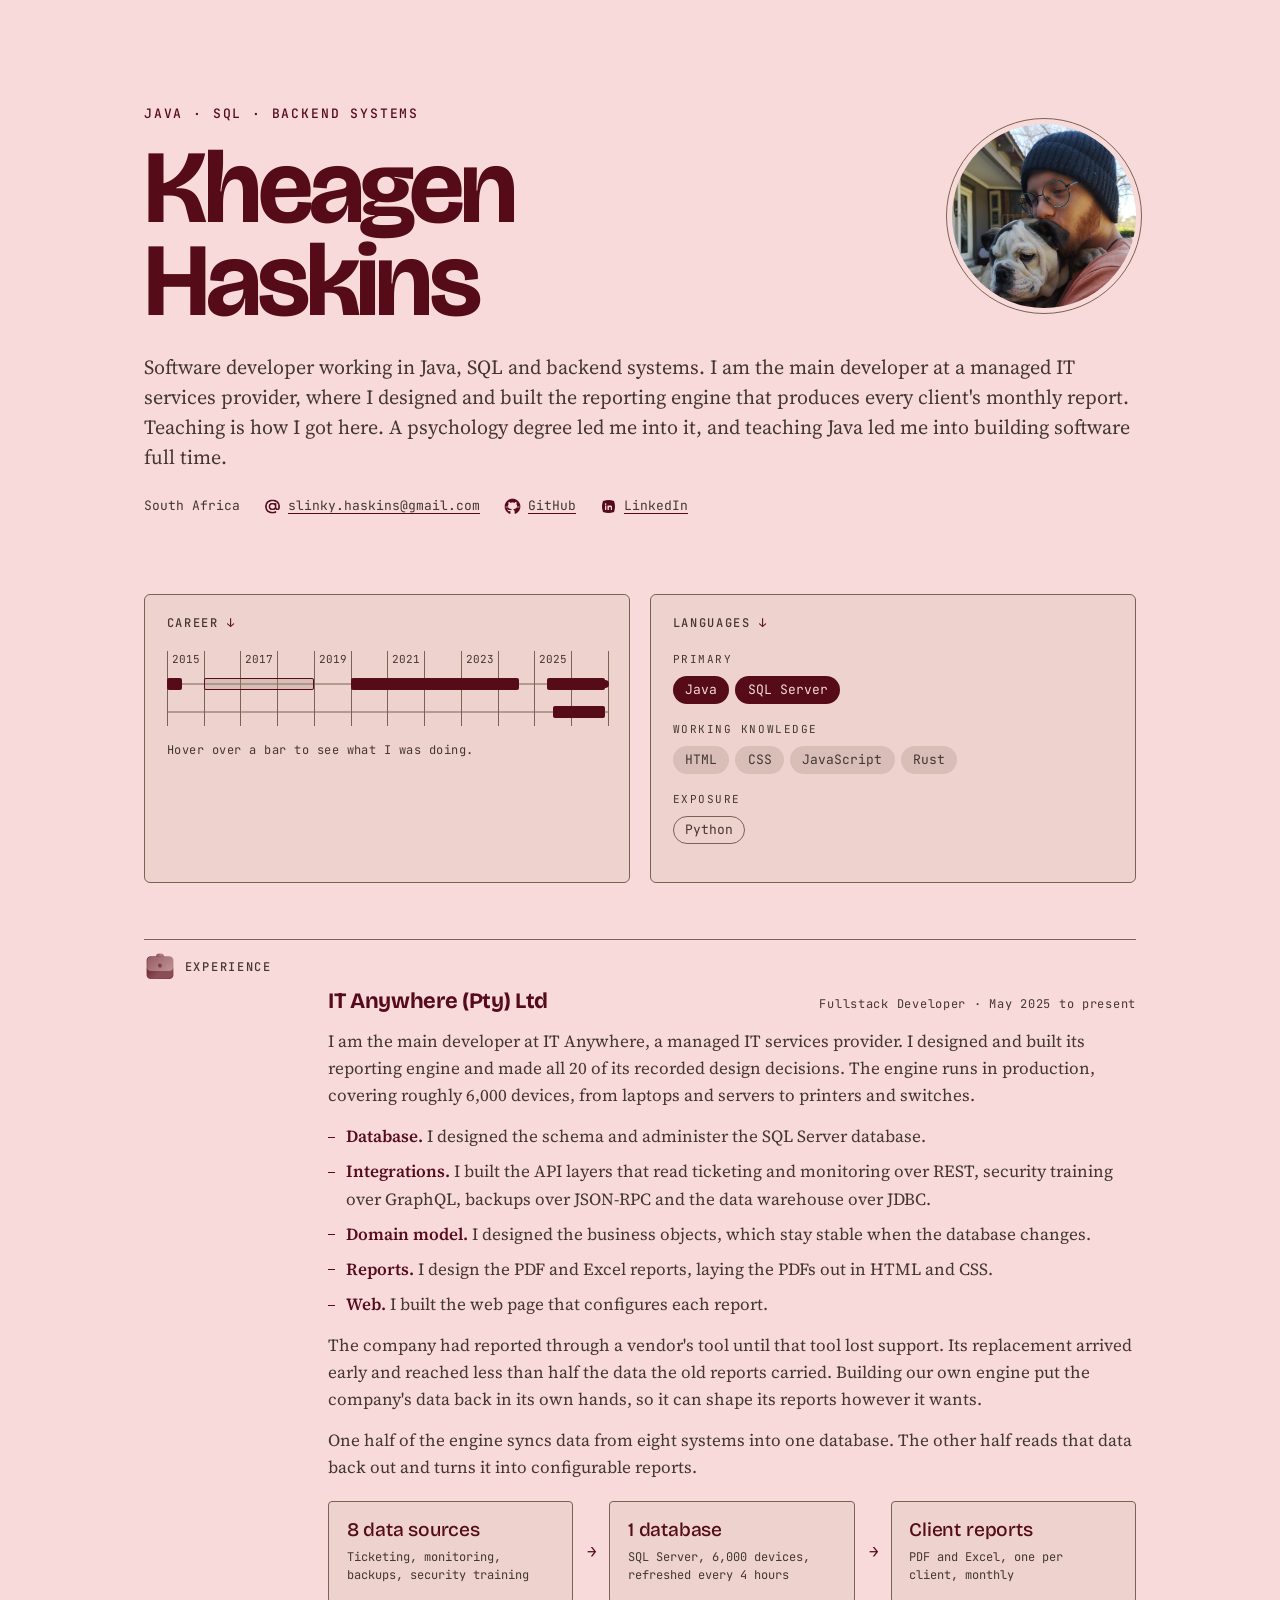
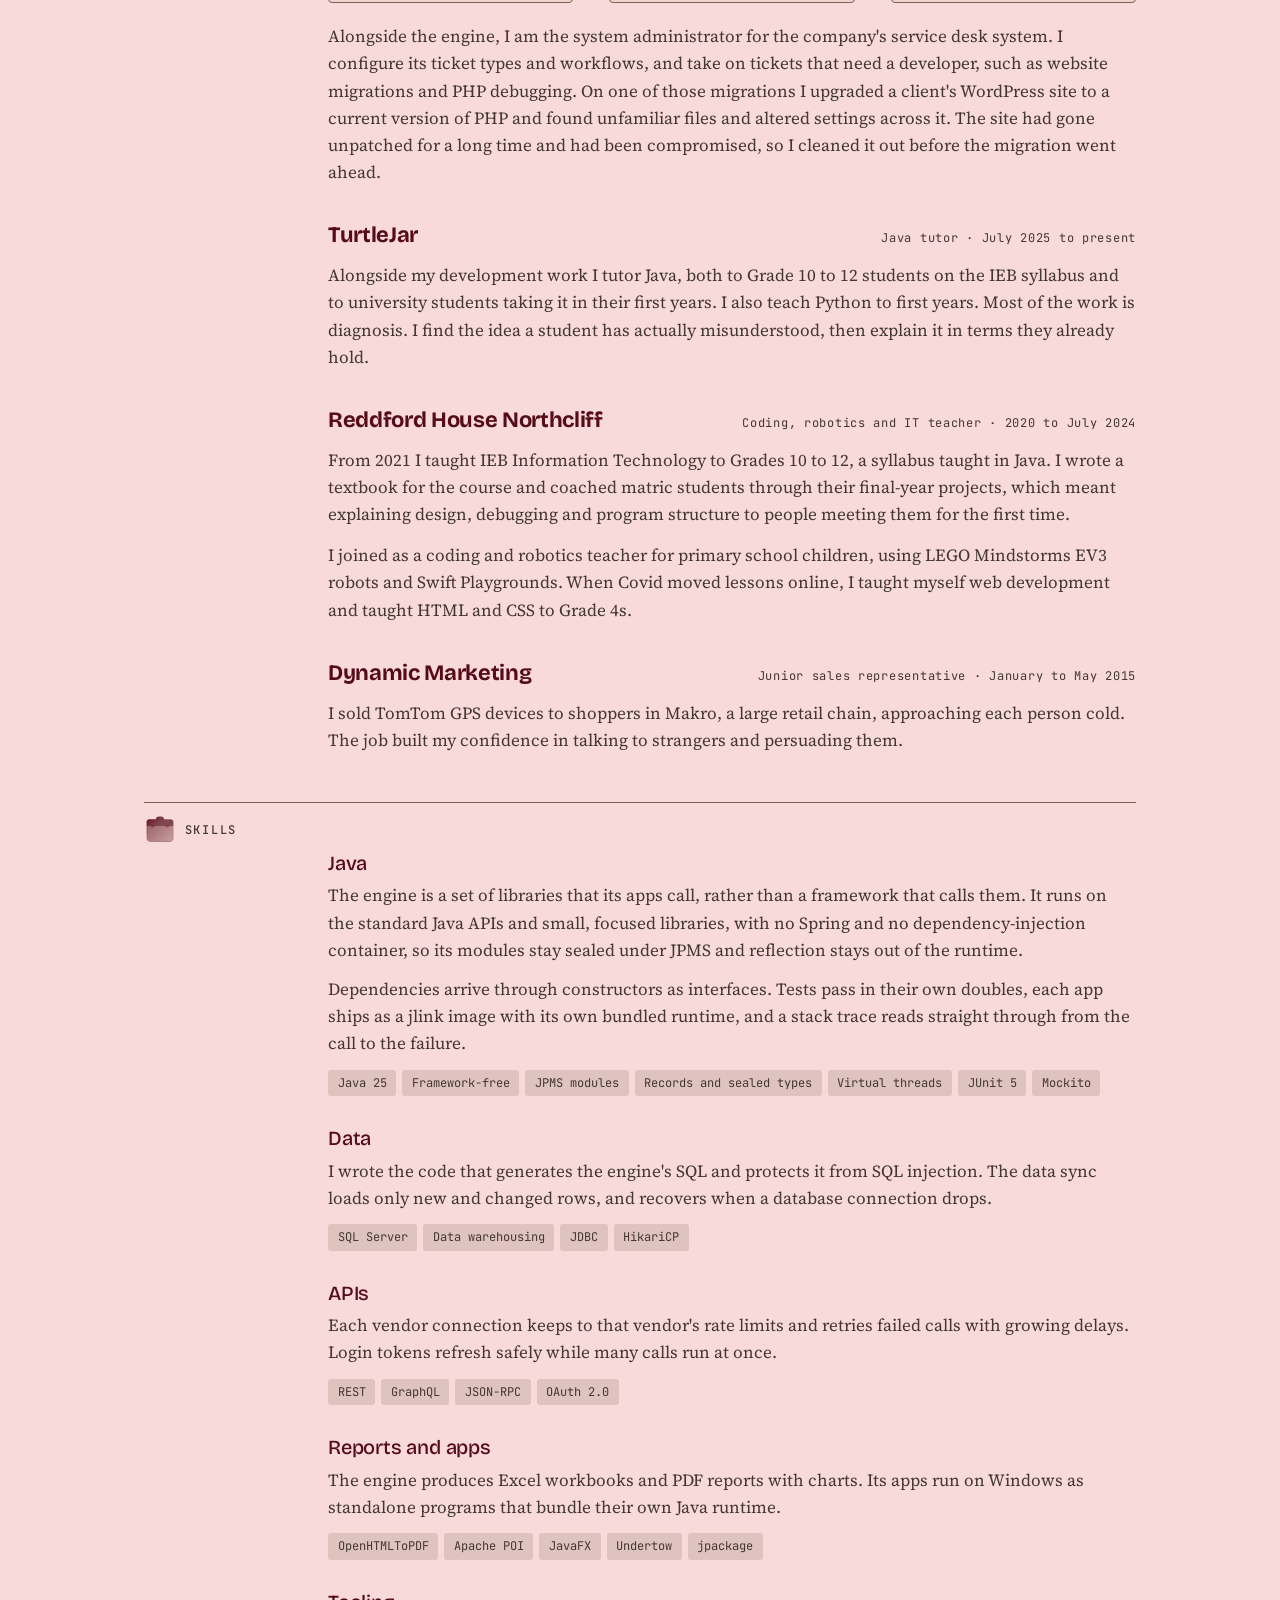
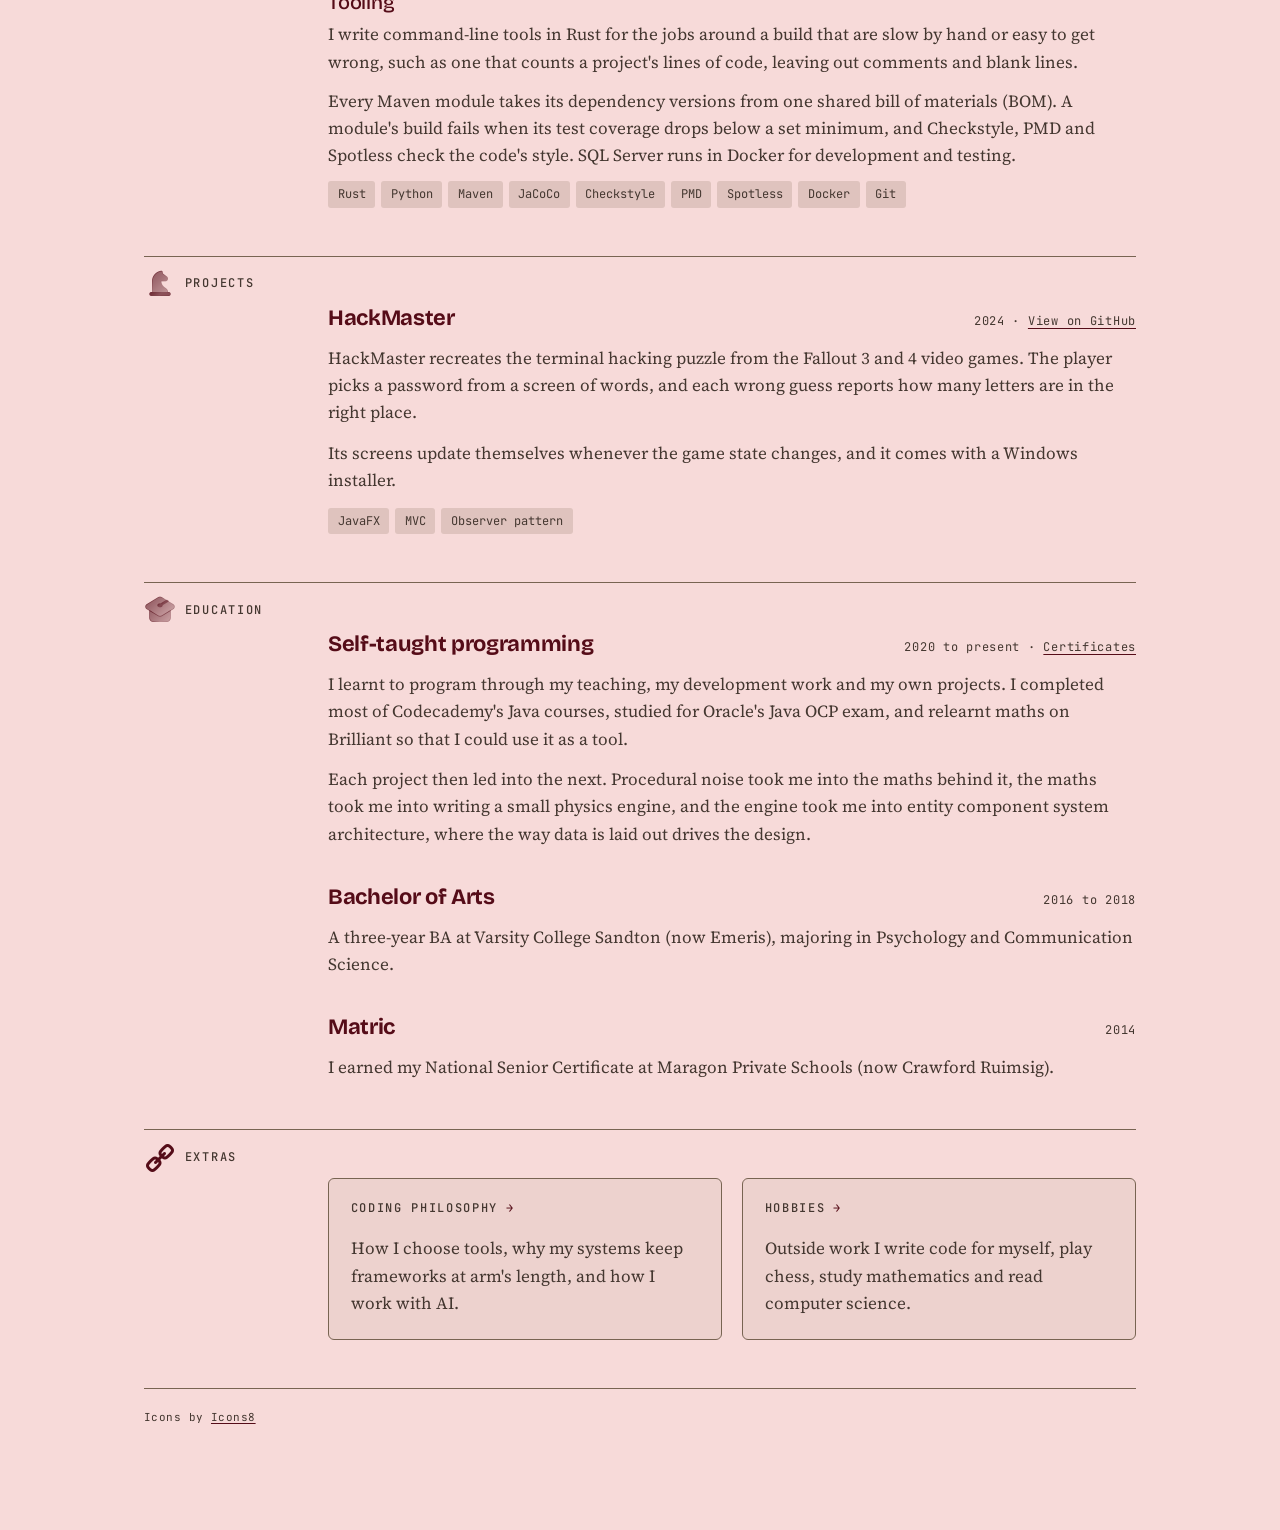
==== commit e3850000: "feat: add Java tutoring at TurtleJar The CV adds a Java tutor role at TurtleJar, running from July 2" ====
--- a/index.html
+++ b/index.html
@@ -22,7 +22,7 @@
     </div>
     <img class="portrait" src="images/portrait.jpg" alt="Kheagen Haskins holding a bulldog puppy" width="600" height="600">
     <div class="masthead-intro">
-      <p class="lede">Software developer working in Java, SQL and backend systems. I am the only developer at a managed IT services provider, where I designed and built the reporting engine that produces every client's monthly report. Teaching is how I got here. A psychology degree led me into it, and teaching Java led me into building software full time.</p>
+      <p class="lede">Software developer working in Java, SQL and backend systems. I am the main developer at a managed IT services provider, where I designed and built the reporting engine that produces every client's monthly report. Teaching is how I got here. A psychology degree led me into it, and teaching Java led me into building software full time.</p>
       <ul class="contact">
         <li>South Africa</li>
         <li><a class="contact-email" href="mailto:slinky.haskins@gmail.com"><span>slinky.haskins@gmail.com</span></a></li>
@@ -68,7 +68,7 @@
             <h3>IT Anywhere (Pty) Ltd</h3>
             <p class="meta"><span class="entry-role">Fullstack Developer</span> &middot; <time datetime="2025-05">May 2025</time> to present</p>
           </div>
-          <p>I am the only developer at IT Anywhere, a managed IT services provider. I designed and built its reporting engine and made all 20 of its recorded design decisions. The engine runs in production, covering about 30 clients and roughly 6,000 devices, from laptops and servers to printers and switches.</p>
+          <p>I am the main developer at IT Anywhere, a managed IT services provider. I designed and built its reporting engine and made all 20 of its recorded design decisions. The engine runs in production, covering roughly 6,000 devices, from laptops and servers to printers and switches.</p>
           <ul class="points">
             <li><strong>Database.</strong> I designed the schema and administer the SQL Server database.</li>
             <li><strong>Integrations.</strong> I built the API layers that read ticketing and monitoring over REST, security training over GraphQL, backups over JSON-RPC and the data warehouse over JDBC.</li>
@@ -89,10 +89,18 @@
             </li>
             <li>
               <span class="flow-name">Client reports</span>
-              <span class="flow-note">PDF and Excel for about 30 clients, monthly</span>
+              <span class="flow-note">PDF and Excel, one per client, monthly</span>
             </li>
           </ol>
           <p>Alongside the engine, I am the system administrator for the company's service desk system. I configure its ticket types and workflows, and take on tickets that need a developer, such as website migrations and PHP debugging. On one of those migrations I upgraded a client's WordPress site to a current version of PHP and found unfamiliar files and altered settings across it. The site had gone unpatched for a long time and had been compromised, so I cleaned it out before the migration went ahead.</p>
+        </li>
+
+        <li class="entry" data-timeline="work">
+          <div class="entry-head">
+            <h3>TurtleJar</h3>
+            <p class="meta"><span class="entry-role">Java tutor</span> &middot; <time datetime="2025-07">July 2025</time> to present</p>
+          </div>
+          <p>Alongside my development work I tutor Java, both to Grade 10 to 12 students on the IEB syllabus and to university students taking it in their first years. I also teach Python to first years. Most of the work is diagnosis. I find the idea a student has actually misunderstood, then explain it in terms they already hold.</p>
         </li>
 
         <li class="entry" data-timeline="work">
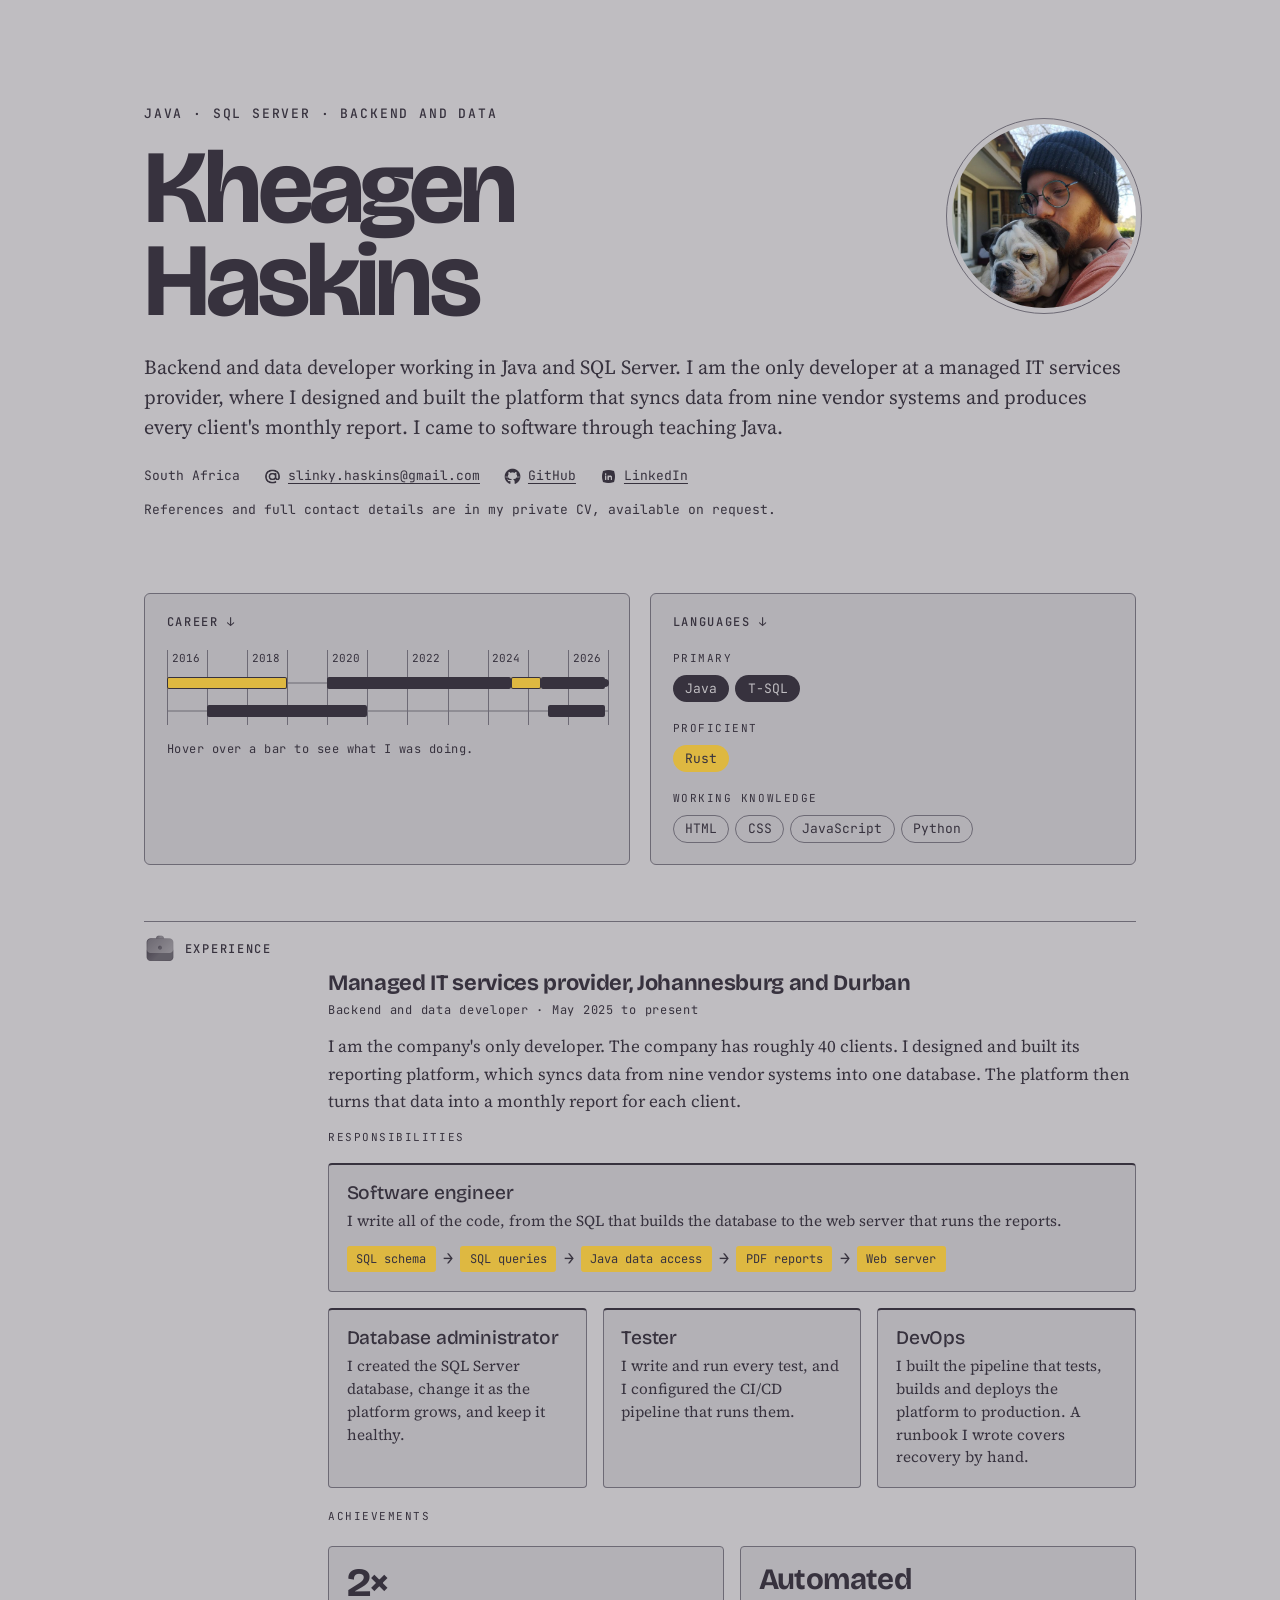
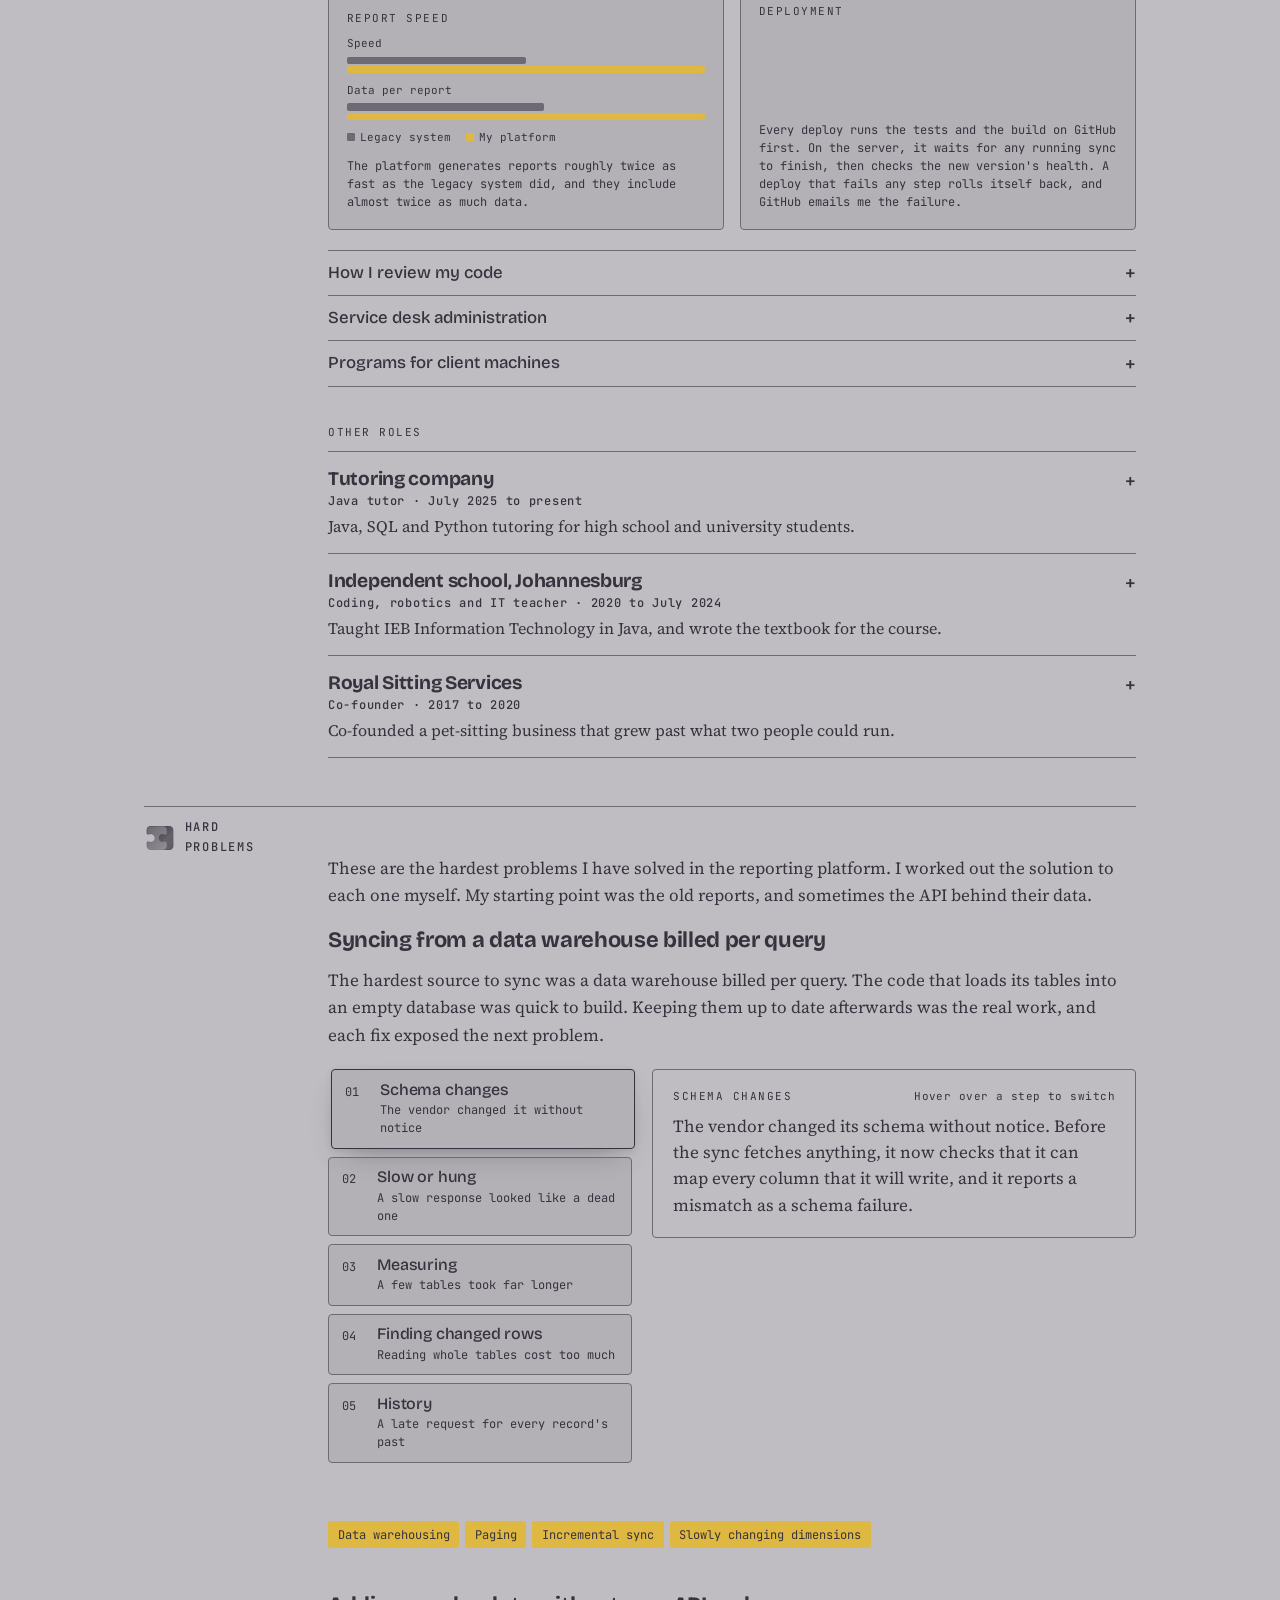
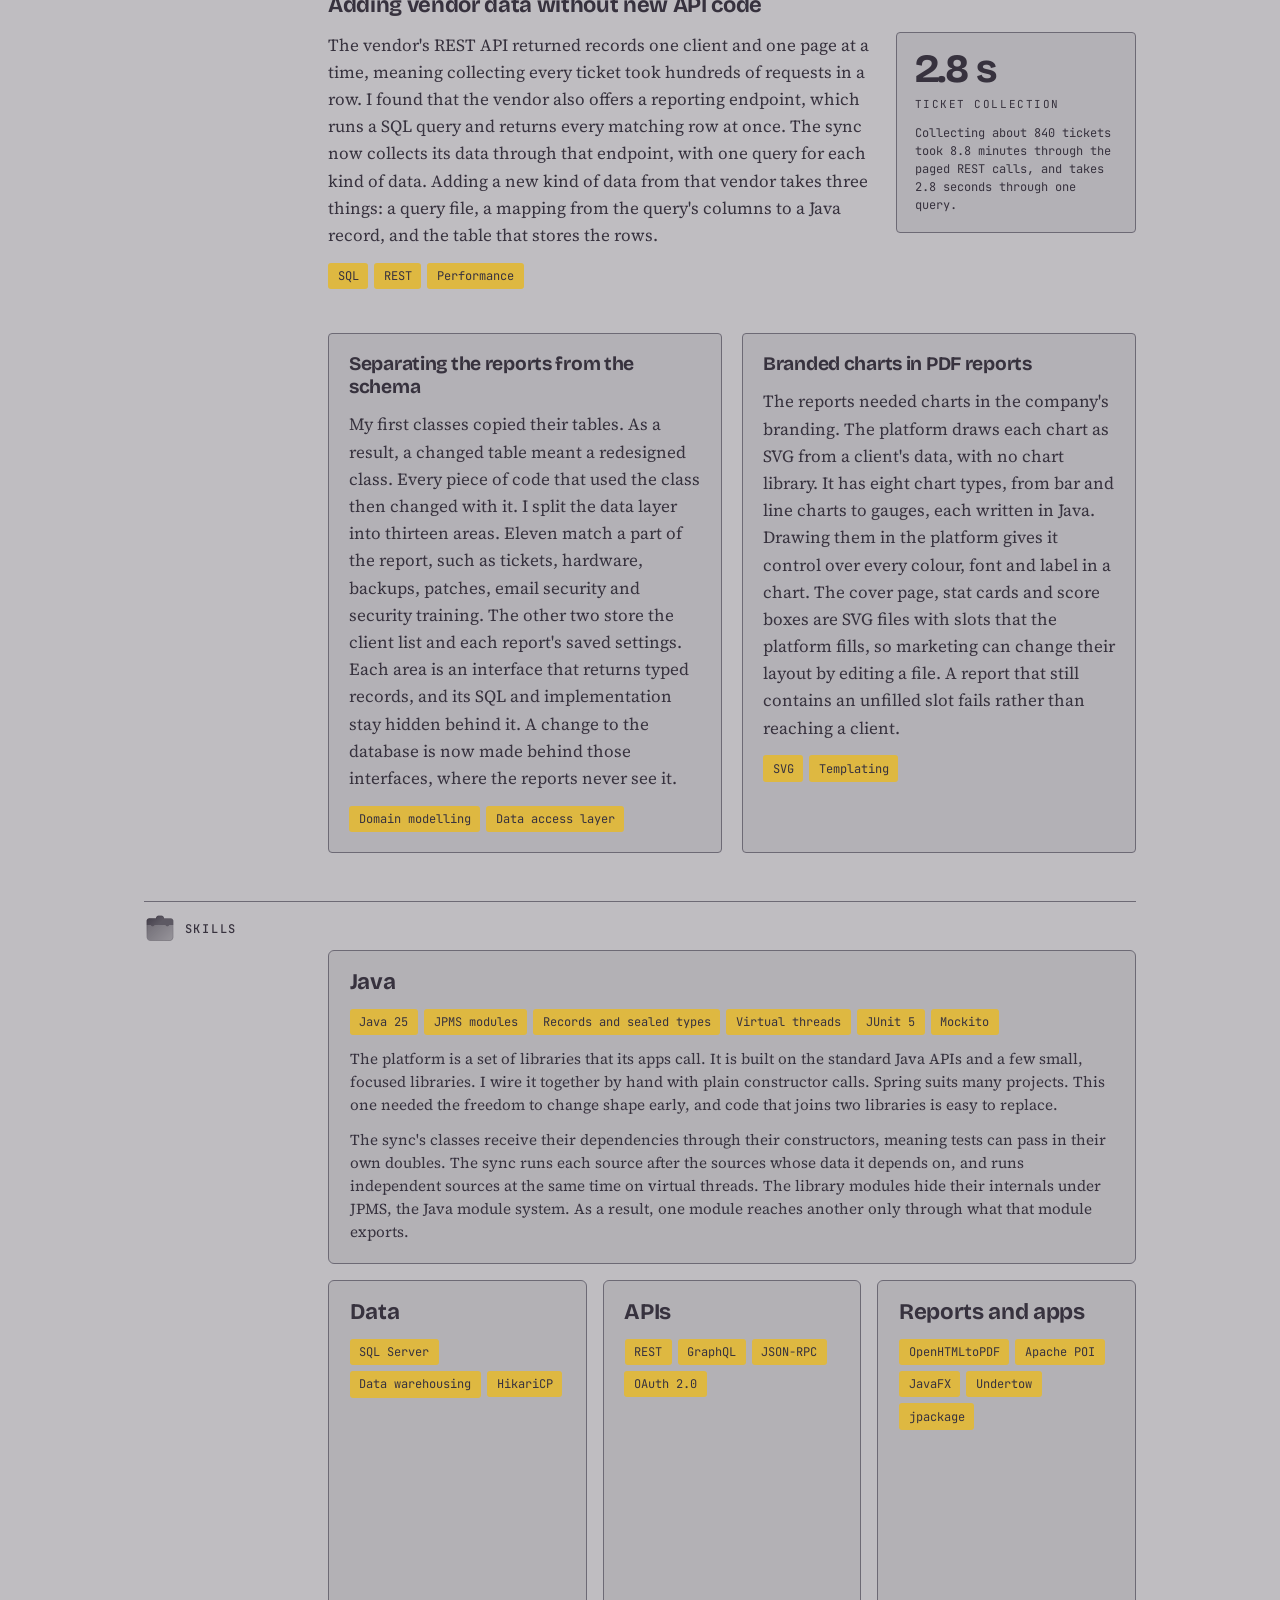
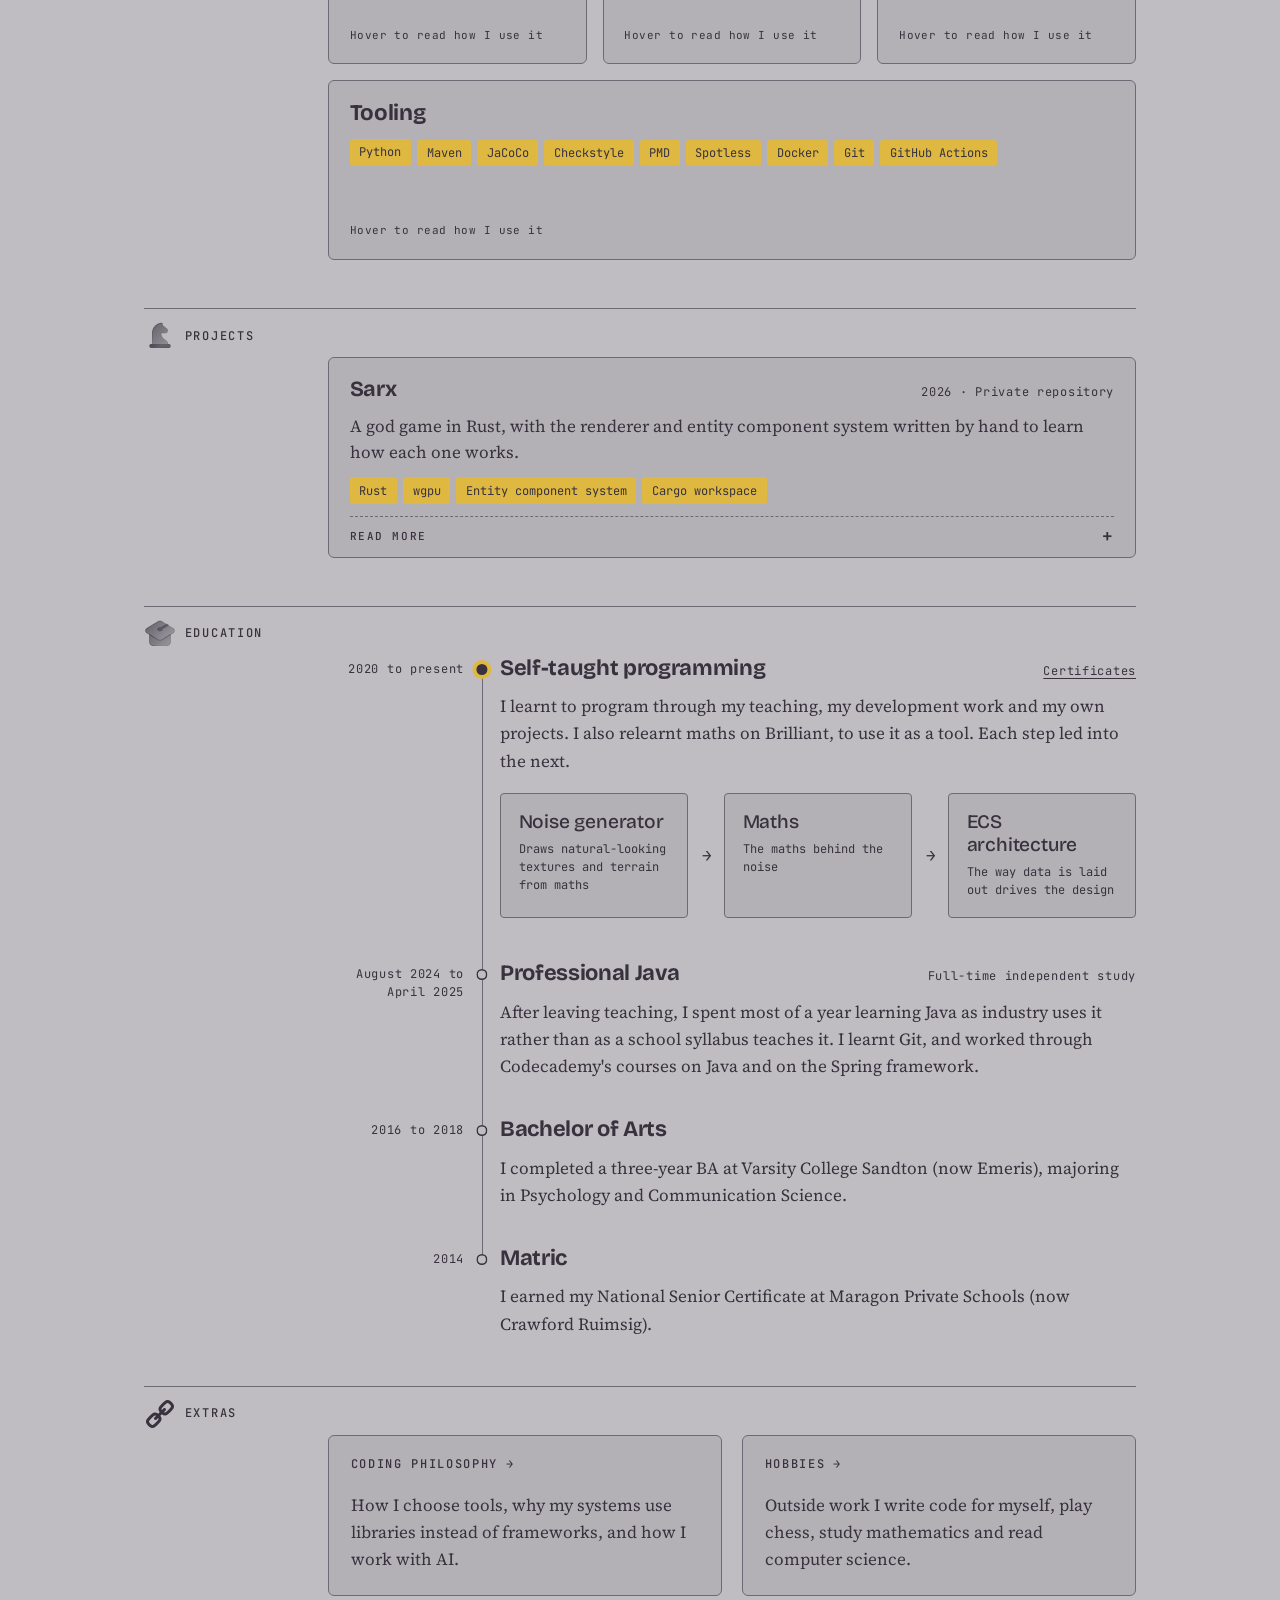
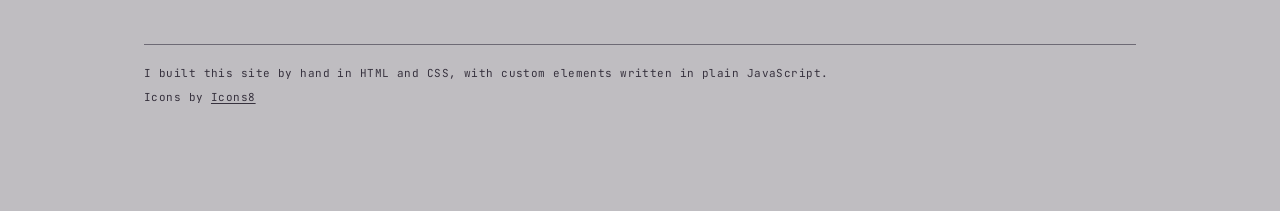
==== commit 2175846f: "feat: publish the CV" ====
--- a/index.html
+++ b/index.html
@@ -1,289 +1,576 @@
-<!doctype html>
-<html lang="en-GB">
-<head>
-<meta charset="utf-8">
-<meta name="viewport" content="width=device-width, initial-scale=1, viewport-fit=cover">
-<title>Kheagen Haskins</title>
-<meta name="description" content="CV of Kheagen Haskins, software developer.">
-<link rel="preconnect" href="https://fonts.googleapis.com">
-<link rel="preconnect" href="https://fonts.gstatic.com" crossorigin>
-<link rel="stylesheet" href="https://fonts.googleapis.com/css2?family=Bricolage+Grotesque:opsz,wght@12..96,500;12..96,700&family=JetBrains+Mono:wght@400;500&family=Source+Serif+4:opsz,wght@8..60,400;8..60,600&display=swap">
-<script type="module" src="timeline.js"></script>
-<script type="module" src="skills.js"></script>
-<link rel="stylesheet" href="styles.css">
-</head>
-<body>
-<main class="page">
-
-  <header class="masthead">
-    <div class="masthead-name">
-      <p class="role">Java &middot; SQL &middot; Backend systems</p>
-      <h1><span>Kheagen</span> <span>Haskins</span></h1>
-    </div>
-    <img class="portrait" src="images/portrait.jpg" alt="Kheagen Haskins holding a bulldog puppy" width="600" height="600">
-    <div class="masthead-intro">
-      <p class="lede">Software developer working in Java, SQL and backend systems. I am the main developer at a managed IT services provider, where I designed and built the reporting engine that produces every client's monthly report. Teaching is how I got here. A psychology degree led me into it, and teaching Java led me into building software full time.</p>
-      <ul class="contact">
-        <li>South Africa</li>
-        <li><a class="contact-email" href="mailto:slinky.haskins@gmail.com"><span>slinky.haskins@gmail.com</span></a></li>
-        <li><a class="contact-github" href="https://github.com/Mr-Slinky" data-print="github.com/Mr-Slinky"><span>GitHub</span></a></li>
-        <li><a class="contact-linkedin" href="https://www.linkedin.com/in/kheagen-haskins-b4215717b/" data-print="linkedin.com/in/kheagen-haskins-b4215717b"><span>LinkedIn</span></a></li>
-      </ul>
-    </div>
-  </header>
-
-  <section class="summary" aria-label="Summary">
-    <div class="widget">
-      <a class="widget-link" href="#experience">Career <span class="widget-arrow" aria-hidden="true">&darr;</span></a>
-      <career-timeline></career-timeline>
-    </div>
-    <div class="widget">
-      <a class="widget-link" href="#skills">Languages <span class="widget-arrow" aria-hidden="true">&darr;</span></a>
-      <skill-bands>
-        <dl>
-          <div>
-            <dt>Primary</dt>
-            <dd>Java, SQL Server</dd>
-          </div>
-          <div>
-            <dt>Working knowledge</dt>
-            <dd>HTML, CSS, JavaScript, Rust</dd>
-          </div>
-          <div>
-            <dt>Exposure</dt>
-            <dd>Python</dd>
-          </div>
-        </dl>
-      </skill-bands>
-    </div>
-  </section>
-
-  <section class="section" aria-labelledby="experience">
-    <h2 id="experience">Experience</h2>
-    <div class="section-body">
-      <ol class="entries">
-
-        <li class="entry" data-timeline="work">
-          <div class="entry-head">
-            <h3>IT Anywhere (Pty) Ltd</h3>
-            <p class="meta"><span class="entry-role">Fullstack Developer</span> &middot; <time datetime="2025-05">May 2025</time> to present</p>
-          </div>
-          <p>I am the main developer at IT Anywhere, a managed IT services provider. I designed and built its reporting engine and made all 20 of its recorded design decisions. The engine runs in production, covering roughly 6,000 devices, from laptops and servers to printers and switches.</p>
-          <ul class="points">
-            <li><strong>Database.</strong> I designed the schema and administer the SQL Server database.</li>
-            <li><strong>Integrations.</strong> I built the API layers that read ticketing and monitoring over REST, security training over GraphQL, backups over JSON-RPC and the data warehouse over JDBC.</li>
-            <li><strong>Domain model.</strong> I designed the business objects, which stay stable when the database changes.</li>
-            <li><strong>Reports.</strong> I design the PDF and Excel reports, laying the PDFs out in HTML and CSS.</li>
-            <li><strong>Web.</strong> I built the web page that configures each report.</li>
-          </ul>
-          <p>The company had reported through a vendor's tool until that tool lost support. Its replacement arrived early and reached less than half the data the old reports carried. Building our own engine put the company's data back in its own hands, so it can shape its reports however it wants.</p>
-          <p>One half of the engine syncs data from eight systems into one database. The other half reads that data back out and turns it into configurable reports.</p>
-          <ol class="flow" aria-label="How the reporting engine works">
-            <li>
-              <span class="flow-name">8 data sources</span>
-              <span class="flow-note">Ticketing, monitoring, backups, security training</span>
-            </li>
-            <li>
-              <span class="flow-name">1 database</span>
-              <span class="flow-note">SQL Server, 6,000 devices, refreshed every 4 hours</span>
-            </li>
-            <li>
-              <span class="flow-name">Client reports</span>
-              <span class="flow-note">PDF and Excel, one per client, monthly</span>
-            </li>
-          </ol>
-          <p>Alongside the engine, I am the system administrator for the company's service desk system. I configure its ticket types and workflows, and take on tickets that need a developer, such as website migrations and PHP debugging. On one of those migrations I upgraded a client's WordPress site to a current version of PHP and found unfamiliar files and altered settings across it. The site had gone unpatched for a long time and had been compromised, so I cleaned it out before the migration went ahead.</p>
-        </li>
-
-        <li class="entry" data-timeline="work">
-          <div class="entry-head">
-            <h3>TurtleJar</h3>
-            <p class="meta"><span class="entry-role">Java tutor</span> &middot; <time datetime="2025-07">July 2025</time> to present</p>
-          </div>
-          <p>Alongside my development work I tutor Java, both to Grade 10 to 12 students on the IEB syllabus and to university students taking it in their first years. I also teach Python to first years. Most of the work is diagnosis. I find the idea a student has actually misunderstood, then explain it in terms they already hold.</p>
-        </li>
-
-        <li class="entry" data-timeline="work">
-          <div class="entry-head">
-            <h3>Reddford House Northcliff</h3>
-            <p class="meta"><span class="entry-role">Coding, robotics and IT teacher</span> &middot; <time datetime="2020">2020</time> to <time datetime="2024-07">July 2024</time></p>
-          </div>
-          <p>From 2021 I taught IEB Information Technology to Grades 10 to 12, a syllabus taught in Java. I wrote a textbook for the course and coached matric students through their final-year projects, which meant explaining design, debugging and program structure to people meeting them for the first time.</p>
-          <p>I joined as a coding and robotics teacher for primary school children, using LEGO Mindstorms EV3 robots and Swift Playgrounds. When Covid moved lessons online, I taught myself web development and taught HTML and CSS to Grade 4s.</p>
-        </li>
-
-        <li class="entry" data-timeline="work">
-          <div class="entry-head">
-            <h3>Dynamic Marketing</h3>
-            <p class="meta"><span class="entry-role">Junior sales representative</span> &middot; <time datetime="2015-01">January</time> to <time datetime="2015-05">May 2015</time></p>
-          </div>
-          <p>I sold TomTom GPS devices to shoppers in Makro, a large retail chain, approaching each person cold. The job built my confidence in talking to strangers and persuading them.</p>
-        </li>
-
-      </ol>
-    </div>
-  </section>
-
-  <section class="section" aria-labelledby="skills">
-    <h2 id="skills">Skills</h2>
-    <div class="section-body">
-      <dl class="skills">
-
-        <div class="skill">
-          <dt>Java</dt>
-          <dd>
-            <p>The engine is a set of libraries that its apps call, rather than a framework that calls them. It runs on the standard Java APIs and small, focused libraries, with no Spring and no dependency-injection container, so its modules stay sealed under JPMS and reflection stays out of the runtime.</p>
-            <p>Dependencies arrive through constructors as interfaces. Tests pass in their own doubles, each app ships as a jlink image with its own bundled runtime, and a stack trace reads straight through from the call to the failure.</p>
-            <ul class="tags">
-              <li>Java 25</li>
-              <li>Framework-free</li>
-              <li>JPMS modules</li>
-              <li>Records and sealed types</li>
-              <li>Virtual threads</li>
-              <li>JUnit 5</li>
-              <li>Mockito</li>
-            </ul>
-          </dd>
-        </div>
-
-        <div class="skill">
-          <dt>Data</dt>
-          <dd>
-            <p>I wrote the code that generates the engine's SQL and protects it from SQL injection. The data sync loads only new and changed rows, and recovers when a database connection drops.</p>
-            <ul class="tags">
-              <li>SQL Server</li>
-              <li>Data warehousing</li>
-              <li>JDBC</li>
-              <li>HikariCP</li>
-            </ul>
-          </dd>
-        </div>
-
-        <div class="skill">
-          <dt>APIs</dt>
-          <dd>
-            <p>Each vendor connection keeps to that vendor's rate limits and retries failed calls with growing delays. Login tokens refresh safely while many calls run at once.</p>
-            <ul class="tags">
-              <li>REST</li>
-              <li>GraphQL</li>
-              <li>JSON-RPC</li>
-              <li>OAuth 2.0</li>
-            </ul>
-          </dd>
-        </div>
-
-        <div class="skill">
-          <dt>Reports and apps</dt>
-          <dd>
-            <p>The engine produces Excel workbooks and PDF reports with charts. Its apps run on Windows as standalone programs that bundle their own Java runtime.</p>
-            <ul class="tags">
-              <li>OpenHTMLToPDF</li>
-              <li>Apache POI</li>
-              <li>JavaFX</li>
-              <li>Undertow</li>
-              <li>jpackage</li>
-            </ul>
-          </dd>
-        </div>
-
-        <div class="skill">
-          <dt>Tooling</dt>
-          <dd>
-            <p>I write command-line tools in Rust for the jobs around a build that are slow by hand or easy to get wrong, such as one that counts a project's lines of code, leaving out comments and blank lines.</p>
-            <p>Every Maven module takes its dependency versions from one shared bill of materials (BOM). A module's build fails when its test coverage drops below a set minimum, and Checkstyle, PMD and Spotless check the code's style. SQL Server runs in Docker for development and testing.</p>
-            <ul class="tags">
-              <li>Rust</li>
-              <li>Python</li>
-              <li>Maven</li>
-              <li>JaCoCo</li>
-              <li>Checkstyle</li>
-              <li>PMD</li>
-              <li>Spotless</li>
-              <li>Docker</li>
-              <li>Git</li>
-            </ul>
-          </dd>
-        </div>
-
-      </dl>
-    </div>
-  </section>
-
-  <section class="section" aria-labelledby="projects">
-    <h2 id="projects">Projects</h2>
-    <div class="section-body">
-      <ul class="entries">
-        <li class="entry">
-          <div class="entry-head">
-            <h3>HackMaster</h3>
-            <p class="meta">2024 &middot; <a href="https://github.com/Mr-Slinky/HackMaster" data-print="github.com/Mr-Slinky/HackMaster">View on GitHub</a></p>
-          </div>
-          <p>HackMaster recreates the terminal hacking puzzle from the Fallout 3 and 4 video games. The player picks a password from a screen of words, and each wrong guess reports how many letters are in the right place.</p>
-          <p>Its screens update themselves whenever the game state changes, and it comes with a Windows installer.</p>
-          <ul class="tags">
-            <li>JavaFX</li>
-            <li>MVC</li>
-            <li>Observer pattern</li>
-          </ul>
-        </li>
-      </ul>
-    </div>
-  </section>
-
-  <section class="section" aria-labelledby="education">
-    <h2 id="education">Education</h2>
-    <div class="section-body">
-      <ol class="entries">
-
-        <li class="entry">
-          <div class="entry-head">
-            <h3>Self-taught programming</h3>
-            <p class="meta">2020 to present &middot; <a href="https://www.linkedin.com/in/kheagen-haskins-b4215717b/details/certifications/" data-print="linkedin.com/in/kheagen-haskins-b4215717b/details/certifications">Certificates</a></p>
-          </div>
-          <p>I learnt to program through my teaching, my development work and my own projects. I completed most of Codecademy's Java courses, studied for Oracle's Java OCP exam, and relearnt maths on Brilliant so that I could use it as a tool.</p>
-          <p>Each project then led into the next. Procedural noise took me into the maths behind it, the maths took me into writing a small physics engine, and the engine took me into entity component system architecture, where the way data is laid out drives the design.</p>
-        </li>
-
-        <li class="entry" data-timeline="study">
-          <div class="entry-head">
-            <h3>Bachelor of Arts</h3>
-            <p class="meta"><time datetime="2016">2016</time> to <time datetime="2018">2018</time></p>
-          </div>
-          <p>A three-year BA at Varsity College Sandton (now Emeris), majoring in Psychology and Communication Science.</p>
-        </li>
-
-        <li class="entry">
-          <div class="entry-head">
-            <h3>Matric</h3>
-            <p class="meta">2014</p>
-          </div>
-          <p>I earned my National Senior Certificate at Maragon Private Schools (now Crawford Ruimsig).</p>
-        </li>
-
-      </ol>
-    </div>
-  </section>
-
-  <section class="section" aria-labelledby="extras">
-    <h2 id="extras">Extras</h2>
-    <div class="section-body">
-      <div class="extras">
-        <div class="widget">
-          <a class="widget-link" href="philosophy.html">Coding philosophy <span class="widget-arrow" aria-hidden="true">&rarr;</span></a>
-          <p>How I choose tools, why my systems keep frameworks at arm's length, and how I work with AI.</p>
-        </div>
-        <div class="widget">
-          <a class="widget-link" href="hobbies.html">Hobbies <span class="widget-arrow" aria-hidden="true">&rarr;</span></a>
-          <p>Outside work I write code for myself, play chess, study mathematics and read computer science.</p>
-        </div>
-      </div>
-    </div>
-  </section>
-
-  <footer class="credits">
-    <p>Icons by <a href="https://icons8.com/">Icons8</a></p>
-  </footer>
-
-</main>
-</body>
-</html>
+<!doctype html>
+<html lang="en-GB">
+<head>
+<meta charset="utf-8">
+<meta name="viewport" content="width=device-width, initial-scale=1, viewport-fit=cover">
+<title>Kheagen Haskins</title>
+<meta name="description" content="CV of Kheagen Haskins, backend and data developer working in Java and SQL Server.">
+<link rel="preconnect" href="https://fonts.googleapis.com">
+<link rel="preconnect" href="https://fonts.gstatic.com" crossorigin>
+<link rel="stylesheet" href="https://fonts.googleapis.com/css2?family=Bricolage+Grotesque:opsz,wght@12..96,500;12..96,700&family=JetBrains+Mono:wght@400;500&family=Source+Serif+4:opsz,wght@8..60,400;8..60,600&display=swap">
+<script type="module" src="timeline.js"></script>
+<script type="module" src="skills.js"></script>
+<script type="module" src="engine-flow.js"></script>
+<script type="module" src="print.js"></script>
+<link rel="stylesheet" href="styles.css">
+</head>
+<body>
+<main class="page">
+
+  <header class="masthead">
+    <div class="masthead-name">
+      <p class="role">Java &middot; SQL Server &middot; Backend and data</p>
+      <h1><span>Kheagen</span> <span>Haskins</span></h1>
+    </div>
+    <img class="portrait" src="images/portrait.jpg" alt="Kheagen Haskins holding a bulldog puppy" width="600" height="600">
+    <div class="masthead-intro">
+      <p class="lede">Backend and data developer working in Java and SQL Server. I am the only developer at a managed IT services provider, where I designed and built the platform that syncs data from nine vendor systems and produces every client's monthly report. I came to software through teaching Java.</p>
+      <ul class="contact">
+        <li>South Africa</li>
+        <li><a class="contact-email" href="mailto:slinky.haskins@gmail.com"><span>slinky.haskins@gmail.com</span></a></li>
+        <li><a class="contact-github" href="https://github.com/Mr-Slinky" data-print="github.com/Mr-Slinky"><span>GitHub</span></a></li>
+        <li><a class="contact-linkedin" href="https://www.linkedin.com/in/kheagen-haskins-b4215717b/" data-print="linkedin.com/in/kheagen-haskins-b4215717b"><span>LinkedIn</span></a></li>
+        <li>References and full contact details are in my private CV, available on request.</li>
+      </ul>
+    </div>
+  </header>
+
+  <section class="summary" aria-label="Summary">
+    <div class="widget">
+      <a class="widget-link" href="#experience">Career <span class="widget-arrow" aria-hidden="true">&darr;</span></a>
+      <career-timeline></career-timeline>
+    </div>
+    <div class="widget">
+      <a class="widget-link" href="#skills">Languages <span class="widget-arrow" aria-hidden="true">&darr;</span></a>
+      <skill-bands>
+        <dl>
+          <div>
+            <dt>Primary</dt>
+            <dd>Java, T-SQL</dd>
+          </div>
+          <div>
+            <dt>Proficient</dt>
+            <dd>Rust</dd>
+          </div>
+          <div>
+            <dt>Working knowledge</dt>
+            <dd>HTML, CSS, JavaScript, Python</dd>
+          </div>
+        </dl>
+      </skill-bands>
+    </div>
+  </section>
+
+  <section class="section" aria-labelledby="experience">
+    <h2 id="experience">Experience</h2>
+    <div class="section-body">
+      <ol class="entries">
+
+        <li class="entry" data-timeline="work">
+          <div class="entry-head">
+            <h3>Managed IT services provider, Johannesburg and Durban</h3>
+            <p class="meta"><span class="entry-role">Backend and data developer</span> &middot; <time datetime="2025-05">May 2025</time> to present</p>
+          </div>
+          <p>I am the company's only developer. The company has roughly 40 clients. I designed and built its reporting platform, which syncs data from nine vendor systems into one database. The platform then turns that data into a monthly report for each client.</p>
+          <p class="group-label">Responsibilities</p>
+          <ul class="duties">
+            <li class="duty duty-wide">
+              <span class="duty-name">Software engineer</span>
+              <p class="duty-note">I write all of the code, from the SQL that builds the database to the web server that runs the reports.</p>
+              <ol class="chain" aria-label="Every layer I write, from the database up">
+                <li><span>SQL schema</span></li>
+                <li><span>SQL queries</span></li>
+                <li><span>Java data access</span></li>
+                <li><span>PDF reports</span></li>
+                <li><span>Web server</span></li>
+              </ol>
+            </li>
+            <li class="duty">
+              <span class="duty-name">Database administrator</span>
+              <p class="duty-note">I created the SQL Server database, change it as the platform grows, and keep it healthy.</p>
+            </li>
+            <li class="duty">
+              <span class="duty-name">Tester</span>
+              <p class="duty-note">I write and run every test, and I configured the CI/CD pipeline that runs them.</p>
+            </li>
+            <li class="duty">
+              <span class="duty-name">DevOps</span>
+              <p class="duty-note">I built the pipeline that tests, builds and deploys the platform to production. A runbook I wrote covers recovery by hand.</p>
+            </li>
+          </ul>
+          <p class="group-label">Achievements</p>
+          <dl class="stats">
+            <div class="stat">
+              <dt>Report speed</dt>
+              <dd class="stat-value">2&times;</dd>
+              <dd class="compare">
+                <div class="compare-row">
+                  <span class="compare-label">Speed</span>
+                  <span class="compare-bars" aria-hidden="true"><span style="--size: 0.5"></span><span style="--size: 1"></span></span>
+                </div>
+                <div class="compare-row">
+                  <span class="compare-label">Data per report</span>
+                  <span class="compare-bars" aria-hidden="true"><span style="--size: 0.55"></span><span style="--size: 1"></span></span>
+                </div>
+                <ul class="split-legend compare-legend">
+                  <li>Legacy system</li>
+                  <li>My platform</li>
+                </ul>
+              </dd>
+              <dd class="stat-note">The platform generates reports roughly twice as fast as the legacy system did, and they include almost twice as much data.</dd>
+            </div>
+            <div class="stat">
+              <dt>Deployment</dt>
+              <dd class="stat-value stat-word">Automated</dd>
+              <dd class="stat-note">Every deploy runs the tests and the build on GitHub first. On the server, it waits for any running sync to finish, then checks the new version's health. A deploy that fails any step rolls itself back, and GitHub emails me the failure.</dd>
+            </div>
+          </dl>
+          <div class="folds">
+            <details class="fold">
+              <summary>How I review my code</summary>
+              <div class="fold-body">
+                <p>As the company's sole developer, I review all of my own code. My experience of peer review comes from teaching, where senior teachers moderated my exam papers and I moderated theirs. At work, I run layered AI audits, each covering one concern: correctness, conventions, documentation or test coverage. I repeat them until the findings turn trivial. They catch real mistakes, but a senior engineer sees what they miss.</p>
+              </div>
+            </details>
+            <details class="fold">
+              <summary>Service desk administration</summary>
+              <div class="fold-body">
+                <p>Alongside the platform, I am the system administrator for the company's service desk system. I configure its ticket types and workflows, and take on the occasional ticket that needs a developer.</p>
+              </div>
+            </details>
+            <details class="fold">
+              <summary>Programs for client machines</summary>
+              <div class="fold-body">
+                <p>I wrote two programs in Rust that the company installs on its clients' machines through its remote management tool.</p>
+                <p>The first asks Windows users to restart once an update is waiting, in place of the generic Windows prompt. The management tool starts it under the SYSTEM account, in a background session that the user cannot see. The program therefore finds the user at the physical screen, and starts a second copy of itself on that user's desktop through the Win32 API. The prompt waits while the user is presenting, and lets them postpone the restart. Each outcome goes into the registry and the exit code, where the management tool reads it. A release build is one <code>.exe</code> that runs on Windows 10 and 11 with nothing else installed.</p>
+                <p>The second is a macOS menu bar icon that opens the company's self-service portal. GitHub Actions builds its installer on a Mac runner, for both Apple Silicon and Intel. The installer sets the icon to start at every login. An uninstall script also reports when the management tool has put the icon back. The program's repository is public, and my private CV links to it.</p>
+                <ul class="tags">
+                  <li>Rust</li>
+                  <li>Win32 API</li>
+                  <li>Slint</li>
+                  <li>macOS</li>
+                  <li>GitHub Actions</li>
+                </ul>
+              </div>
+            </details>
+          </div>
+        </li>
+
+      </ol>
+      <div class="jobs">
+        <p class="group-label">Other roles</p>
+        <ol class="folds">
+
+          <li data-timeline="work">
+            <details class="fold job">
+              <summary>
+                <span class="job-line">
+                  <span class="entry-head">
+                    <h3>Tutoring company</h3>
+                    <span class="meta"><span class="entry-role">Java tutor</span> &middot; <time datetime="2025-07">July 2025</time> to present</span>
+                  </span>
+                  <span class="job-hook">Java, SQL and Python tutoring for high school and university students.</span>
+                </span>
+              </summary>
+              <div class="fold-body">
+                <p>Alongside my development work I tutor students from Grade 10 on the Independent Examinations Board (IEB) syllabus up to their first years at university. Most of the work is diagnosis. I find the idea a student has actually misunderstood, then explain it in terms they already understand.</p>
+                <p class="group-label">Responsibilities</p>
+                <ul class="duties">
+                  <li class="duty">
+                    <span class="duty-name">Tutor</span>
+                    <p class="duty-note">I explain and teach Java, SQL and Python to students at every level.</p>
+                  </li>
+                </ul>
+              </div>
+            </details>
+          </li>
+
+          <li data-timeline="work">
+            <details class="fold job">
+              <summary>
+                <span class="job-line">
+                  <span class="entry-head">
+                    <h3>Independent school, Johannesburg</h3>
+                    <span class="meta"><span class="entry-role">Coding, robotics and IT teacher</span> &middot; <time datetime="2020">2020</time> to <time datetime="2024-07">July 2024</time></span>
+                  </span>
+                  <span class="job-hook">Taught IEB Information Technology in Java, and wrote the textbook for the course.</span>
+                </span>
+              </summary>
+              <div class="fold-body">
+                <p>I joined in 2020 to teach coding and robotics to primary school children, using LEGO Mindstorms EV3 robots and Swift Playgrounds. From 2021 I also taught IEB Information Technology to Grades 10 to 12. That syllabus is taught in Java. I wrote a textbook for the course and coached matric students through their final-year projects.</p>
+                <p class="group-label">Responsibilities</p>
+                <ul class="duties">
+                  <li class="duty duty-wide">
+                    <span class="duty-name">Curriculum designer</span>
+                    <p class="duty-note">When Covid moved lessons online, I wrote the school's coding and robotics syllabus from scratch, and the school kept it after Covid ended. By Grade 9, students had published their own CV website.</p>
+                    <ol class="chain" aria-label="What students learnt as they moved up the grades">
+                      <li><span>Grade 3: binary</span></li>
+                      <li><span>Grade 4: HTML</span></li>
+                      <li><span>Grade 9: a live CV in HTML, CSS and JavaScript</span></li>
+                    </ol>
+                  </li>
+                  <li class="duty">
+                    <span class="duty-name">Examiner</span>
+                    <p class="duty-note">I set every test and exam I gave. Senior IT teachers moderated each paper, round after round, until they found nothing left to fix.</p>
+                  </li>
+                  <li class="duty">
+                    <span class="duty-name">Moderator</span>
+                    <p class="duty-note">I moderated many other IT teachers' exams, as well as the school's own Computer Applications Technology (CAT) exams.</p>
+                  </li>
+                  <li class="duty">
+                    <span class="duty-name">Remedial educator</span>
+                    <p class="duty-note">I taught coding successfully to students with a range of disabilities, including cerebral palsy and autism.</p>
+                  </li>
+                </ul>
+                <p class="group-label">Achievements</p>
+                <dl class="stats">
+                  <div class="stat">
+                    <dt>IT average</dt>
+                    <dd class="stat-value stat-word">40% to 60%</dd>
+                    <dd class="stat-note">I raised the class average for IT from 40% to 60%.</dd>
+                  </div>
+                </dl>
+              </div>
+            </details>
+          </li>
+
+          <li data-timeline="work">
+            <details class="fold job">
+              <summary>
+                <span class="job-line">
+                  <span class="entry-head">
+                    <h3>Royal Sitting Services</h3>
+                    <span class="meta"><span class="entry-role">Co-founder</span> &middot; <time datetime="2017">2017</time> to <time datetime="2020">2020</time></span>
+                  </span>
+                  <span class="job-hook">Co-founded a pet-sitting business that grew past what two people could run.</span>
+                </span>
+              </summary>
+              <div class="fold-body">
+                <p>My partner and I started a pet-sitting business while I was at college. Bookings filled up faster than the two of us could take them. As a result, we interviewed and hired more sitters to keep up. Covid ended the business in 2020, just as I began teaching.</p>
+              </div>
+            </details>
+          </li>
+
+        </ol>
+      </div>
+    </div>
+  </section>
+
+  <section class="section" aria-labelledby="problems">
+    <h2 id="problems">Hard problems</h2>
+    <div class="section-body">
+      <p>These are the hardest problems I have solved in the reporting platform. I worked out the solution to each one myself. My starting point was the old reports, and sometimes the API behind their data.</p>
+      <ol class="entries problems">
+
+        <li class="entry">
+          <div class="entry-head">
+            <h3>Syncing from a data warehouse billed per query</h3>
+          </div>
+          <p>The hardest source to sync was a data warehouse billed per query. The code that loads its tables into an empty database was quick to build. Keeping them up to date afterwards was the real work, and each fix exposed the next problem.</p>
+          <engine-flow layout="steps">
+            <ol class="flow" aria-label="Problems in the warehouse sync, in the order they appeared">
+              <li>
+                <span class="flow-name">Schema changes</span>
+                <span class="flow-note">The vendor changed it without notice</span>
+                <p class="flow-detail">The vendor changed its schema without notice. Before the sync fetches anything, it now checks that it can map every column that it will write, and it reports a mismatch as a schema failure.</p>
+              </li>
+              <li>
+                <span class="flow-name">Slow or hung</span>
+                <span class="flow-note">A slow response looked like a dead one</span>
+                <p class="flow-detail">Syncs began to hang, and nothing could tell a slow response from a dead one. I moved to reading 50,000 rows a page, with a time limit on each page. The sync retries a stalled page on a fresh connection. Paging then raised the questions every sync has to answer, such as what to roll back when the sixth page fails, and what to do with half a page. Each page commits on its own, and a half-read page is rolled back. The sync inserts or updates each row by its key. For a table without a key, it deletes the rows in the date range, then reloads them. As a result, the next run can re-read from the last successful point without duplicating anything. The sync moves that point forward only after the whole run has succeeded.</p>
+              </li>
+              <li>
+                <span class="flow-name">Measuring</span>
+                <span class="flow-note">A few tables took far longer</span>
+                <p class="flow-detail">I built diagnostic tables into the database. They record each sync's errors and the time taken for every source and table. A day or two of production data showed a few tables taking far longer than the rest. I therefore moved those tables onto a schedule of their own, reading them four times a month to save warehouse credit.</p>
+              </li>
+              <li>
+                <span class="flow-name">Finding changed rows</span>
+                <span class="flow-note">Reading whole tables cost too much</span>
+                <p class="flow-detail">Reading every table whole on every run cost too much on the largest ones. Where a table has change-tracking columns, the sync now pulls only the rows that changed since its last run, in pages sorted on the table's key. A table without them is read whole, and the largest of those are read at most once a day.</p>
+              </li>
+              <li>
+                <span class="flow-name">History</span>
+                <span class="flow-note">A late request for every record's past</span>
+                <p class="flow-detail">To meet a late request for the history of every record, I added slowly changing dimension (SCD) tracking to the warehouse's three main tables and to seven tables from a second source. It keeps each past version of a record alongside the current one. I measured the warehouse's history and found 588,000 stored versions that contained only 50,000 distinct states. As a result, the tracking keeps a new version only when a record actually changes. Each table has its own tracking policy for now, and I am working towards a general set of rules that new tables can follow.</p>
+              </li>
+            </ol>
+          </engine-flow>
+          <ul class="tags">
+            <li>Data warehousing</li>
+            <li>Paging</li>
+            <li>Incremental sync</li>
+            <li>Slowly changing dimensions</li>
+          </ul>
+        </li>
+
+        <li class="entry entry-wide">
+          <div class="entry-head">
+            <h3>Adding vendor data without new API code</h3>
+          </div>
+          <div class="lead-stat">
+            <p>The vendor's REST API returned records one client and one page at a time, meaning collecting every ticket took hundreds of requests in a row. I found that the vendor also offers a reporting endpoint, which runs a SQL query and returns every matching row at once. The sync now collects its data through that endpoint, with one query for each kind of data. Adding a new kind of data from that vendor takes three things: a query file, a mapping from the query's columns to a Java record, and the table that stores the rows.</p>
+            <dl class="stats">
+              <div class="stat">
+                <dt>Ticket collection</dt>
+                <dd class="stat-value">2.8&nbsp;s</dd>
+                <dd class="stat-note">Collecting about 840 tickets took 8.8 minutes through the paged REST calls, and takes 2.8 seconds through one query.</dd>
+              </div>
+            </dl>
+          </div>
+          <ul class="tags">
+            <li>SQL</li>
+            <li>REST</li>
+            <li>Performance</li>
+          </ul>
+        </li>
+
+        <li class="entry entry-card">
+          <div class="entry-head">
+            <h3>Separating the reports from the schema</h3>
+          </div>
+          <p>My first classes copied their tables. As a result, a changed table meant a redesigned class. Every piece of code that used the class then changed with it. I split the data layer into thirteen areas. Eleven match a part of the report, such as tickets, hardware, backups, patches, email security and security training. The other two store the client list and each report's saved settings. Each area is an interface that returns typed records, and its SQL and implementation stay hidden behind it. A change to the database is now made behind those interfaces, where the reports never see it.</p>
+          <ul class="tags">
+            <li>Domain modelling</li>
+            <li>Data access layer</li>
+          </ul>
+        </li>
+
+        <li class="entry entry-card">
+          <div class="entry-head">
+            <h3>Branded charts in PDF reports</h3>
+          </div>
+          <p>The reports needed charts in the company's branding. The platform draws each chart as SVG from a client's data, with no chart library. It has eight chart types, from bar and line charts to gauges, each written in Java. Drawing them in the platform gives it control over every colour, font and label in a chart. The cover page, stat cards and score boxes are SVG files with slots that the platform fills, so marketing can change their layout by editing a file. A report that still contains an unfilled slot fails rather than reaching a client.</p>
+          <ul class="tags">
+            <li>SVG</li>
+            <li>Templating</li>
+          </ul>
+        </li>
+
+      </ol>
+    </div>
+  </section>
+
+  <section class="section" aria-labelledby="skills">
+    <h2 id="skills">Skills</h2>
+    <div class="section-body">
+      <ul class="skills">
+
+        <li class="skill skill-wide skill-static">
+          <div class="skill-inner">
+            <div class="skill-face skill-front">
+              <h3>Java</h3>
+              <ul class="tags">
+                <li>Java 25</li>
+                <li>JPMS modules</li>
+                <li>Records and sealed types</li>
+                <li>Virtual threads</li>
+                <li>JUnit 5</li>
+                <li>Mockito</li>
+              </ul>
+              <p>The platform is a set of libraries that its apps call. It is built on the standard Java APIs and a few small, focused libraries. I wire it together by hand with plain constructor calls. Spring suits many projects. This one needed the freedom to change shape early, and code that joins two libraries is easy to replace.</p>
+              <p>The sync's classes receive their dependencies through their constructors, meaning tests can pass in their own doubles. The sync runs each source after the sources whose data it depends on, and runs independent sources at the same time on virtual threads. The library modules hide their internals under JPMS, the Java module system. As a result, one module reaches another only through what that module exports.</p>
+            </div>
+          </div>
+        </li>
+
+        <li class="skill" tabindex="0">
+          <div class="skill-inner">
+            <div class="skill-face skill-front">
+              <h3>Data</h3>
+              <ul class="tags">
+                <li>SQL Server</li>
+                <li>Data warehousing</li>
+                <li>HikariCP</li>
+              </ul>
+              <p class="skill-hint"><span class="on-hover">Hover to read how I use it</span><span class="on-touch">Tap to read how I use it</span></p>
+            </div>
+            <div class="skill-face skill-back">
+              <p class="skill-label">Data</p>
+              <p>I wrote the code that generates the sync's SQL from the schema and protects it from SQL injection, because jOOQ, the best-known library for this, needs a paid licence for SQL Server. Where a source reports what changed, the sync loads only new and changed rows. A stalled query is retried on a fresh connection, and a table that fails catches up on the next run.</p>
+            </div>
+          </div>
+        </li>
+
+        <li class="skill" tabindex="0">
+          <div class="skill-inner">
+            <div class="skill-face skill-front">
+              <h3>APIs</h3>
+              <ul class="tags">
+                <li>REST</li>
+                <li>GraphQL</li>
+                <li>JSON-RPC</li>
+                <li>OAuth 2.0</li>
+              </ul>
+              <p class="skill-hint"><span class="on-hover">Hover to read how I use it</span><span class="on-touch">Tap to read how I use it</span></p>
+            </div>
+            <div class="skill-face skill-back">
+              <p class="skill-label">APIs</p>
+              <p>Most vendor connections are rate-limited and retry failed calls with growing delays, waiting without holding a thread. Login tokens refresh safely while many calls run at once. Guards on the connections reject any call that could change data in a vendor's system, keeping every sync read-only.</p>
+            </div>
+          </div>
+        </li>
+
+        <li class="skill" tabindex="0">
+          <div class="skill-inner">
+            <div class="skill-face skill-front">
+              <h3>Reports and apps</h3>
+              <ul class="tags">
+                <li>OpenHTMLtoPDF</li>
+                <li>Apache POI</li>
+                <li>JavaFX</li>
+                <li>Undertow</li>
+                <li>jpackage</li>
+              </ul>
+              <p class="skill-hint"><span class="on-hover">Hover to read how I use it</span><span class="on-touch">Tap to read how I use it</span></p>
+            </div>
+            <div class="skill-face skill-back">
+              <p class="skill-label">Reports and apps</p>
+              <p>The platform produces Excel workbooks and PDF reports with charts. Every report keeps the same two rules: no section is ever left out, and no figure is shown for a period that its data does not reach. The platform's apps ship as standalone programs that bundle their own Java runtime.</p>
+            </div>
+          </div>
+        </li>
+
+        <li class="skill skill-wide" tabindex="0">
+          <div class="skill-inner">
+            <div class="skill-face skill-front">
+              <h3>Tooling</h3>
+              <ul class="tags">
+                <li>Python</li>
+                <li>Maven</li>
+                <li>JaCoCo</li>
+                <li>Checkstyle</li>
+                <li>PMD</li>
+                <li>Spotless</li>
+                <li>Docker</li>
+                <li>Git</li>
+                <li>GitHub Actions</li>
+              </ul>
+              <p class="skill-hint"><span class="on-hover">Hover to read how I use it</span><span class="on-touch">Tap to read how I use it</span></p>
+            </div>
+            <div class="skill-face skill-back">
+              <p class="skill-label">Tooling</p>
+              <p>Every Maven module takes its dependency versions from one shared bill of materials (BOM). Eight modules fail the build when their test coverage drops below a set minimum, and Checkstyle, PMD and Spotless check the code's style. Tests also enforce the architecture: SQL has to live in its own files, and the library modules cannot pull in a logging backend. SQL Server runs in Docker for development and testing, and GitHub Actions builds and deploys the apps.</p>
+            </div>
+          </div>
+        </li>
+
+      </ul>
+    </div>
+  </section>
+
+  <section class="section" aria-labelledby="projects">
+    <h2 id="projects">Projects</h2>
+    <div class="section-body">
+      <ul class="projects">
+        <li class="project">
+          <div class="project-head">
+            <h3>Sarx</h3>
+            <p class="meta">2026 &middot; Private repository</p>
+          </div>
+          <p class="project-hook">A god game in Rust, with the renderer and entity component system written by hand to learn how each one works.</p>
+          <ul class="tags">
+            <li>Rust</li>
+            <li>wgpu</li>
+            <li>Entity component system</li>
+            <li>Cargo workspace</li>
+          </ul>
+          <details class="fold project-more">
+            <summary>Read more</summary>
+            <div class="fold-body">
+              <p>Sarx is a god game that I am building in Rust. The player guides a civilisation, trains a creature and competes with rival factions for the land. Many older god and strategy games inspired it.</p>
+              <p>The project has two goals of equal weight: the game itself, and understanding the graphics pipeline and the architecture of a game engine. For that reason, I do not use a game engine, and I write the layers below the gameplay myself. wgpu, a Rust graphics library, handles the differences between graphics APIs, and the pipeline, shaders and draw calls are my own code.</p>
+              <p>The simulation will run on an entity component system (ECS), a design where each thing, such as a villager, is a bare ID with its data stored in separate components. My ECS stores each entity in a table for its exact set of components. The project is at an early stage: the game opens a window and draws a triangle, and the ECS has its entity type, component storage and tables. Queries and the fixed-step simulation come next.</p>
+              <p>I write nearly all of the code myself, because I want to understand every line. AI explains concepts, reviews my work and writes much of the documentation. I record each library and design decision in a short decision record, stating what I decided and why.</p>
+            </div>
+          </details>
+        </li>
+      </ul>
+    </div>
+  </section>
+
+  <section class="section" aria-labelledby="education">
+    <h2 id="education">Education</h2>
+    <div class="section-body">
+      <ol class="edu">
+
+        <li class="edu-item edu-current">
+          <p class="edu-when">2020 to present</p>
+          <div class="edu-body">
+            <div class="entry-head">
+              <h3>Self-taught programming</h3>
+              <p class="meta"><a href="https://www.linkedin.com/in/kheagen-haskins-b4215717b/details/certifications/" data-print="linkedin.com/in/kheagen-haskins-b4215717b/details/certifications">Certificates</a></p>
+            </div>
+            <p>I learnt to program through my teaching, my development work and my own projects. I also relearnt maths on Brilliant, to use it as a tool. Each step led into the next.</p>
+            <ol class="flow" aria-label="How each self-taught step led into the next">
+              <li>
+                <span class="flow-name">Noise generator</span>
+                <span class="flow-note">Draws natural-looking textures and terrain from maths</span>
+              </li>
+              <li>
+                <span class="flow-name">Maths</span>
+                <span class="flow-note">The maths behind the noise</span>
+              </li>
+              <li>
+                <span class="flow-name">ECS architecture</span>
+                <span class="flow-note">The way data is laid out drives the design</span>
+              </li>
+            </ol>
+          </div>
+        </li>
+
+        <li class="edu-item" data-timeline="study">
+          <p class="edu-when"><time datetime="2024-08">August 2024</time> to <time datetime="2025-04">April 2025</time></p>
+          <div class="edu-body">
+            <div class="entry-head">
+              <h3>Professional Java</h3>
+              <p class="meta"><span class="entry-role">Full-time independent study</span></p>
+            </div>
+            <p>After leaving teaching, I spent most of a year learning Java as industry uses it rather than as a school syllabus teaches it. I learnt Git, and worked through Codecademy's courses on Java and on the Spring framework.</p>
+          </div>
+        </li>
+
+        <li class="edu-item" data-timeline="study">
+          <p class="edu-when"><time datetime="2016">2016</time> to <time datetime="2018">2018</time></p>
+          <div class="edu-body">
+            <h3>Bachelor of Arts</h3>
+            <p>I completed a three-year BA at Varsity College Sandton (now Emeris), majoring in Psychology and Communication Science.</p>
+          </div>
+        </li>
+
+        <li class="edu-item">
+          <p class="edu-when">2014</p>
+          <div class="edu-body">
+            <h3>Matric</h3>
+            <p>I earned my National Senior Certificate at Maragon Private Schools (now Crawford Ruimsig).</p>
+          </div>
+        </li>
+
+      </ol>
+    </div>
+  </section>
+
+  <section class="section" aria-labelledby="extras">
+    <h2 id="extras">Extras</h2>
+    <div class="section-body">
+      <div class="extras">
+        <div class="widget">
+          <a class="widget-link" href="philosophy.html">Coding philosophy <span class="widget-arrow" aria-hidden="true">&rarr;</span></a>
+          <p>How I choose tools, why my systems use libraries instead of frameworks, and how I work with AI.</p>
+        </div>
+        <div class="widget">
+          <a class="widget-link" href="hobbies.html">Hobbies <span class="widget-arrow" aria-hidden="true">&rarr;</span></a>
+          <p>Outside work I write code for myself, play chess, study mathematics and read computer science.</p>
+        </div>
+      </div>
+    </div>
+  </section>
+
+  <footer class="credits">
+    <p>I built this site by hand in HTML and CSS, with custom elements written in plain JavaScript.</p>
+    <p>Icons by <a href="https://icons8.com/">Icons8</a></p>
+  </footer>
+
+</main>
+</body>
+</html>
--- a/styles.css
+++ b/styles.css
@@ -1,16 +1,22 @@
-  /* Palette: night bordeaux #550c18, deep mocha #443730, olive wood #786452,
-     dusty taupe #a5907e, soft blush #f7dad9. Olive wood and dusty taupe fall
-     below 4.5:1 on soft blush, so light-mode text stays deep mocha. */
+  /* Palette: pale slate #bfbdc1, dim grey #6d6a75, shadow grey #37323e, metallic gold #deb841,
+     honey bronze #de9e36. Gold and bronze are as light as pale slate (about 1.1:1), which leaves
+     them invisible as marks on the light page. Light mode therefore paints text and icons in
+     shadow grey and uses gold as a fill behind dark text. Dark mode uses gold and bronze for
+     text, icons and marks, where each reaches over 5:1 on shadow grey. */
   :root {
-    --paper: #f7dad9;
-    --surface: rgb(165 144 126 / 0.12);
-    --ink: #443730;
-    --strong: #550c18;
-    --muted: #443730;
-    --line: #786452;
-    --accent: #550c18;
-    --accent-soft: rgb(165 144 126 / 0.3);
-    --shadow: 0 14px 32px -14px rgb(85 12 24 / 0.4), 0 2px 6px rgb(85 12 24 / 0.08);
+    --gold: #deb841;
+    --bronze: #de9e36;
+
+    --paper: #bfbdc1;
+    --surface: rgb(109 106 117 / 0.14);
+    --ink: #37323e;
+    --strong: #37323e;
+    --muted: #37323e;
+    --line: #6d6a75;
+    --accent: #37323e;
+    --accent-2: #37323e;
+    --accent-soft: #deb841;
+    --shadow: 0 14px 32px -14px rgb(55 50 62 / 0.45), 0 2px 6px rgb(55 50 62 / 0.1);
 
     --display: "Bricolage Grotesque", "Helvetica Neue", Arial, sans-serif;
     --text: "Source Serif 4", Georgia, "Times New Roman", serif;
@@ -21,14 +27,15 @@
 
   @media screen and (prefers-color-scheme: dark) {
     :root:not([data-theme="light"]) {
-      --paper: #550c18;
-      --surface: rgb(68 55 48 / 0.35);
-      --ink: #f7dad9;
-      --strong: #f7dad9;
-      --muted: #a5907e;
-      --line: #786452;
-      --accent: #a5907e;
-      --accent-soft: rgb(68 55 48 / 0.6);
+      --paper: #37323e;
+      --surface: rgb(109 106 117 / 0.22);
+      --ink: #bfbdc1;
+      --strong: #bfbdc1;
+      --muted: #bfbdc1;
+      --line: #6d6a75;
+      --accent: #deb841;
+      --accent-2: #de9e36;
+      --accent-soft: rgb(222 184 65 / 0.22);
       --shadow: 0 14px 32px -14px rgb(0 0 0 / 0.6), 0 2px 6px rgb(0 0 0 / 0.25);
       color-scheme: dark;
     }
@@ -36,14 +43,15 @@
 
   @media screen {
     :root[data-theme="dark"] {
-      --paper: #550c18;
-      --surface: rgb(68 55 48 / 0.35);
-      --ink: #f7dad9;
-      --strong: #f7dad9;
-      --muted: #a5907e;
-      --line: #786452;
-      --accent: #a5907e;
-      --accent-soft: rgb(68 55 48 / 0.6);
+      --paper: #37323e;
+      --surface: rgb(109 106 117 / 0.22);
+      --ink: #bfbdc1;
+      --strong: #bfbdc1;
+      --muted: #bfbdc1;
+      --line: #6d6a75;
+      --accent: #deb841;
+      --accent-2: #de9e36;
+      --accent-soft: rgb(222 184 65 / 0.22);
       --shadow: 0 14px 32px -14px rgb(0 0 0 / 0.6), 0 2px 6px rgb(0 0 0 / 0.25);
       color-scheme: dark;
     }
@@ -72,7 +80,7 @@
     text-underline-offset: 0.22em;
   }
 
-  a:hover { color: var(--accent); }
+  a:hover { color: var(--accent-2); }
 
   a:focus-visible {
     outline: 2px solid var(--accent);
@@ -128,7 +136,7 @@
     font-weight: 500;
     letter-spacing: 0.14em;
     text-transform: uppercase;
-    color: var(--accent);
+    color: var(--accent-2);
   }
 
   h1 {
@@ -170,7 +178,7 @@
     text-decoration: none;
   }
 
-  .contact a:hover { color: var(--accent); }
+  .contact a:hover { color: var(--accent-2); }
 
   /* Only the words carry the underline, so the logo beside them stays clean. */
   .contact a span {
@@ -243,6 +251,7 @@
   }
 
   #experience::before { -webkit-mask-image: url("icons/briefcase.png"); mask-image: url("icons/briefcase.png"); }
+  #problems::before { -webkit-mask-image: url("icons/puzzle.png"); mask-image: url("icons/puzzle.png"); }
   #skills::before { -webkit-mask-image: url("icons/toolbox.png"); mask-image: url("icons/toolbox.png"); }
   #projects::before { -webkit-mask-image: url("icons/knight.png"); mask-image: url("icons/knight.png"); }
   #education::before { -webkit-mask-image: url("icons/graduation-cap.png"); mask-image: url("icons/graduation-cap.png"); }
@@ -271,6 +280,21 @@
   .entry {
     display: grid;
     gap: 0.85rem;
+  }
+
+  .group-label {
+    margin: 0;
+    font-family: var(--mono);
+    font-size: 0.6875rem;
+    letter-spacing: 0.14em;
+    text-transform: uppercase;
+    color: var(--accent-2);
+  }
+
+  .entry code {
+    font-family: var(--mono);
+    font-size: 0.85em;
+    color: var(--strong);
   }
 
   .entry-head {
@@ -383,6 +407,500 @@
     color: var(--muted);
   }
 
+  /* Shown only while engine-flow's script has yet to run; the script then moves it into a card. */
+  .flow-detail {
+    margin-top: 0.3rem;
+    font-size: 0.9rem;
+    line-height: 1.45;
+  }
+
+  engine-flow .flow { grid-template-columns: repeat(auto-fit, minmax(10rem, 1fr)); }
+
+  /* Stat tiles: a large figure first, then its label, an optional chart, and a note. */
+
+  .stats {
+    margin: 0.4rem 0;
+    display: grid;
+    grid-template-columns: repeat(auto-fit, minmax(12.5rem, 1fr));
+    gap: 1rem;
+  }
+
+  .stat {
+    display: flex;
+    flex-direction: column;
+    gap: 0.45rem;
+    padding: 1rem 1.1rem 1.15rem;
+    border: 1px solid var(--line);
+    border-radius: 4px;
+    background: var(--surface);
+  }
+
+  .stat dt {
+    font-family: var(--mono);
+    font-size: 0.6875rem;
+    letter-spacing: 0.14em;
+    text-transform: uppercase;
+    color: var(--muted);
+  }
+
+  .stat dd { margin: 0; }
+
+  .stat-value {
+    order: -1;
+    font-family: var(--display);
+    font-weight: 700;
+    font-size: clamp(2rem, 4vw, 2.5rem);
+    line-height: 1;
+    letter-spacing: -0.03em;
+    font-variant-numeric: tabular-nums;
+    color: var(--strong);
+  }
+
+  .stat .stat-note {
+    margin-top: auto;
+    padding-top: 0.2rem;
+    font-family: var(--mono);
+    font-size: 0.75rem;
+    line-height: 1.5;
+    color: var(--muted);
+  }
+
+  /* A tally draws one dot per counted item: two rows of thirteen, with the mask hiding the last dot to leave twenty-five. */
+  .stat .tally {
+    width: 11.7rem;
+    height: 1.8rem;
+    margin-top: 0.2rem;
+    background: radial-gradient(circle, var(--accent) 0 38%, transparent 42%) 0 0 / 0.9rem 0.9rem space;
+    mask:
+      linear-gradient(#000 0 0) 0 0 / 100% 50% no-repeat,
+      linear-gradient(#000 0 0) 0 100% / calc(100% - 0.9rem) 50% no-repeat;
+  }
+
+  /* The split bar divides one total by share, and the legend beneath it gives each share's colour. */
+  .split {
+    display: grid;
+    gap: 0.5rem;
+    margin-top: 0.2rem;
+  }
+
+  .split-bar {
+    display: flex;
+    gap: 2px;
+    height: 0.5rem;
+    border-radius: 2px;
+    overflow: hidden;
+  }
+
+  .split-bar span { flex: var(--share) 0 0; }
+
+  .split-bar span:nth-child(1),
+  .split-legend li:nth-child(1)::before { background: var(--gold); }
+
+  .split-bar span:nth-child(2),
+  .split-legend li:nth-child(2)::before { background: var(--bronze); }
+
+  .split-bar span:nth-child(3),
+  .split-legend li:nth-child(3)::before { background: var(--line); }
+
+  .split-legend {
+    list-style: none;
+    margin: 0;
+    padding: 0;
+    display: flex;
+    flex-wrap: wrap;
+    gap: 0.2rem 0.9rem;
+    font-family: var(--mono);
+    font-size: 0.6875rem;
+    color: var(--ink);
+  }
+
+  .split-legend li {
+    display: inline-flex;
+    align-items: center;
+    gap: 0.35rem;
+  }
+
+  .split-legend li::before {
+    content: "";
+    width: 0.5rem;
+    height: 0.5rem;
+    border-radius: 1px;
+  }
+
+  /* A stat value given as a word rather than a figure, set smaller so it fits a narrow tile. */
+  .stat-value.stat-word {
+    font-size: clamp(1.5rem, 3vw, 1.85rem);
+    line-height: 1.1;
+    letter-spacing: -0.02em;
+  }
+
+  /* Compare bars: one row per measure, with the legacy system's bar above the new one's. */
+  .compare {
+    display: grid;
+    gap: 0.55rem;
+    margin-top: 0.2rem;
+  }
+
+  .compare-row {
+    display: grid;
+    gap: 0.25rem;
+  }
+
+  .compare-label {
+    font-family: var(--mono);
+    font-size: 0.6875rem;
+    color: var(--ink);
+  }
+
+  .compare-bars {
+    display: grid;
+    gap: 2px;
+  }
+
+  .compare-bars span {
+    width: calc(var(--size) * 100%);
+    height: 0.45rem;
+    border-radius: 2px;
+  }
+
+  .compare-bars span:nth-child(1),
+  .compare-legend li:nth-child(1)::before { background: var(--line); }
+
+  .compare-bars span:nth-child(2),
+  .compare-legend li:nth-child(2)::before { background: var(--gold); }
+
+  /* Responsibilities: one card per role a job asked of me, with the role's name over what it covers. */
+  .duties {
+    list-style: none;
+    margin: 0.2rem 0 0.4rem;
+    padding: 0;
+    display: grid;
+    grid-template-columns: repeat(auto-fit, minmax(13rem, 1fr));
+    gap: 1rem;
+  }
+
+  .duty {
+    display: grid;
+    align-content: start;
+    gap: 0.4rem;
+    padding: 1rem 1.1rem 1.15rem;
+    border: 1px solid var(--line);
+    border-top: 2px solid var(--accent);
+    border-radius: 4px;
+    background: var(--surface);
+  }
+
+  .duty-wide { grid-column: 1 / -1; }
+
+  .duty-name {
+    font-family: var(--display);
+    font-weight: 500;
+    font-size: 1.2rem;
+    line-height: 1.2;
+    letter-spacing: -0.01em;
+    color: var(--strong);
+  }
+
+  .duty-note {
+    font-size: 0.95rem;
+    line-height: 1.5;
+  }
+
+  /* A chain lays out steps as tags joined by arrows, wrapping onto a new line where it runs out of room. */
+  .chain {
+    list-style: none;
+    margin: 0.35rem 0 0;
+    padding: 0;
+    display: flex;
+    flex-wrap: wrap;
+    align-items: center;
+    row-gap: 0.4rem;
+  }
+
+  .chain li {
+    display: inline-flex;
+    align-items: center;
+  }
+
+  .chain li + li::before {
+    content: "\2192";
+    content: "\2192" / "";
+    margin-inline: 0.45rem;
+    font-family: var(--mono);
+    color: var(--accent);
+  }
+
+  .chain span {
+    padding: 0.45rem 0.6rem;
+    border-radius: 3px;
+    background: var(--accent-soft);
+    font-family: var(--mono);
+    font-size: 0.75rem;
+    line-height: 1;
+  }
+
+  /* Projects: cards with a one-line hook and the full description in a fold. */
+  .projects {
+    list-style: none;
+    margin: 0;
+    padding: 0;
+    display: grid;
+    gap: 1rem;
+  }
+
+  .project {
+    display: flex;
+    flex-direction: column;
+    gap: 0.75rem;
+    min-width: 0;
+    padding: 1.15rem 1.3rem 0;
+    border: 1px solid var(--line);
+    border-radius: 6px;
+    background: var(--surface);
+  }
+
+  .project-head {
+    display: flex;
+    flex-wrap: wrap;
+    align-items: baseline;
+    justify-content: space-between;
+    gap: 0.25rem 1rem;
+  }
+
+  .project h3 { font-size: 1.35rem; }
+
+  .project-hook { line-height: 1.5; }
+
+  .project code {
+    font-family: var(--mono);
+    font-size: 0.85em;
+    color: var(--strong);
+  }
+
+  .project .project-more {
+    margin-top: auto;
+    border-top: 1px dashed var(--line);
+    border-bottom: 0;
+  }
+
+  .project .project-more summary {
+    padding: 0.65rem 0 0.75rem;
+    font-family: var(--mono);
+    font-weight: 500;
+    font-size: 0.6875rem;
+    letter-spacing: 0.14em;
+    text-transform: uppercase;
+    color: var(--muted);
+  }
+
+  .project-more .fold-body { font-size: 0.95rem; line-height: 1.55; }
+
+  /* An opening paragraph with one stat tile beside it. */
+  .lead-stat {
+    display: grid;
+    grid-template-columns: minmax(0, 1fr) 15rem;
+    gap: 1.25rem;
+    align-items: start;
+  }
+
+  .lead-stat .stats {
+    margin: 0;
+    grid-template-columns: minmax(0, 1fr);
+  }
+
+  /* Hard problems: the first entry and any marked wide span the full width, and the smaller ones
+     pair up as cards. */
+  .problems { grid-template-columns: repeat(2, minmax(0, 1fr)); column-gap: 1.25rem; }
+
+  .problems > .entry:first-child,
+  .problems > .entry-wide {
+    grid-column: 1 / -1;
+    margin-bottom: 0.5rem;
+  }
+
+  .entry-card {
+    align-content: start;
+    padding: 1.1rem 1.25rem 1.25rem;
+    border: 1px solid var(--line);
+    border-radius: 4px;
+    background: var(--surface);
+  }
+
+  .entry-card h3 { font-size: 1.2rem; }
+
+  .entry-card .tags { margin-top: auto; }
+
+  /* Folds: supporting detail a reader opens on request, one per line of a ruled list. */
+
+  .folds {
+    display: grid;
+    border-top: 1px solid var(--line);
+  }
+
+  .fold { border-bottom: 1px solid var(--line); }
+
+  .fold summary {
+    display: flex;
+    align-items: center;
+    justify-content: space-between;
+    gap: 1rem;
+    padding: 0.7rem 0;
+    list-style: none;
+    cursor: pointer;
+    font-family: var(--display);
+    font-weight: 500;
+    font-size: 1.05rem;
+    line-height: 1.3;
+    color: var(--strong);
+  }
+
+  .fold summary::-webkit-details-marker { display: none; }
+
+  .fold summary::after {
+    content: "+";
+    flex: none;
+    font-family: var(--mono);
+    font-size: 1.1rem;
+    line-height: 1;
+    color: var(--accent);
+    transition: transform 0.2s ease;
+  }
+
+  .fold[open] summary::after { transform: rotate(45deg); }
+
+  .fold summary:hover { color: var(--accent-2); }
+
+  .fold summary:focus-visible {
+    outline: 2px solid var(--accent);
+    outline-offset: 3px;
+    border-radius: 2px;
+  }
+
+  .fold-body {
+    display: grid;
+    gap: 0.85rem;
+    padding-bottom: 1rem;
+  }
+
+  ol.folds {
+    list-style: none;
+    margin: 0;
+    padding: 0;
+  }
+
+  ol.folds > li { border-bottom: 1px solid var(--line); }
+
+  ol.folds > li > .fold { border-bottom: 0; }
+
+  /* Jobs: each role is one fold, whose summary gives the entry head and a one-line hook. */
+  .jobs {
+    display: grid;
+    gap: 0.6rem;
+    margin-top: 1.25rem;
+  }
+
+  .job summary {
+    align-items: start;
+    padding: 0.95rem 0;
+  }
+
+  .job summary::after { margin-top: 0.3rem; }
+
+  .job-line {
+    flex: 1;
+    min-width: 0;
+    display: grid;
+    gap: 0.3rem;
+  }
+
+  .job-hook {
+    font-family: var(--text);
+    font-weight: 400;
+    font-size: 1rem;
+    line-height: 1.5;
+    color: var(--muted);
+  }
+
+  .job h3 { font-size: 1.2rem; }
+
+  /* The role and dates sit under the heading, away from the fold's "+". */
+  .job .entry-head {
+    display: grid;
+    justify-content: start;
+    gap: 0.2rem;
+  }
+
+  .job summary:hover h3,
+  .job summary:hover .job-hook { color: var(--accent-2); }
+
+  /* Education: a vertical timeline, with dates in the left column and a rail joining one dot per
+     entry. The dots are outlined like the study bars of the career timeline, and the current
+     entry's dot is filled. */
+  .edu {
+    list-style: none;
+    margin: 0;
+    padding: 0;
+    display: grid;
+  }
+
+  .edu-item {
+    --when: 8.5rem;
+    --rail-gap: 2.25rem;
+    position: relative;
+    display: grid;
+    grid-template-columns: var(--when) minmax(0, 1fr);
+    column-gap: var(--rail-gap);
+    padding-bottom: 2.25rem;
+  }
+
+  .edu-item:last-child { padding-bottom: 0; }
+
+  .edu-when {
+    padding-top: 0.3rem;
+    text-align: right;
+    font-family: var(--mono);
+    font-size: 0.75rem;
+    line-height: 1.5;
+    letter-spacing: 0.06em;
+    color: var(--muted);
+  }
+
+  .edu-body {
+    display: grid;
+    gap: 0.75rem;
+    min-width: 0;
+  }
+
+  .edu-item::before {
+    content: "";
+    position: absolute;
+    top: 1.1rem;
+    bottom: -0.55rem;
+    left: calc(var(--when) + var(--rail-gap) / 2);
+    width: 1px;
+    background: var(--line);
+  }
+
+  .edu-item:last-child::before { display: none; }
+
+  .edu-item::after {
+    content: "";
+    position: absolute;
+    top: 0.55rem;
+    left: calc(var(--when) + var(--rail-gap) / 2);
+    width: 0.7rem;
+    height: 0.7rem;
+    border-radius: 50%;
+    background: var(--paper);
+    box-shadow: inset 0 0 0 1.5px var(--accent);
+    transform: translateX(-50%);
+  }
+
+  .edu-current::after {
+    background: var(--accent);
+    box-shadow: 0 0 0 4px var(--accent-soft);
+  }
+
   /* Summary */
 
   html { scroll-behavior: smooth; }
@@ -459,35 +977,111 @@
   @media (prefers-reduced-motion: reduce) {
     html { scroll-behavior: auto; }
     .widget { transition: none; }
+    .fold summary::after { transition: none; }
+    .skill-inner { transition: none; }
     .widget:hover, .widget:focus-within { transform: none; }
   }
 
   /* Skills */
 
+  /* Each skill is a card that flips on hover or focus, with the tools on its front and the
+     paragraph on its back. Both faces share one grid cell, so a card is as tall as its taller face.
+     A tap focuses the card on a touch screen, so the flip needs no script. */
   .skills {
-    margin: 0;
-    display: grid;
-    gap: 1.9rem;
-  }
+    list-style: none;
+    margin: 0;
+    padding: 0;
+    display: grid;
+    grid-template-columns: repeat(3, minmax(0, 1fr));
+    gap: 1rem;
+  }
+
+  /* The two skills with the longest backs span the full row, so no card's back is much taller than
+     its front. */
+  .skill-wide { grid-column: 1 / -1; }
 
   .skill {
-    display: grid;
-    gap: 0.4rem;
-  }
-
-  .skill dt {
-    color: var(--strong);
-    font-family: var(--display);
-    font-weight: 500;
-    font-size: 1.25rem;
-    line-height: 1.25;
-    letter-spacing: -0.01em;
-  }
-
-  .skill dd {
-    margin: 0;
-    display: grid;
-    gap: 0.75rem;
+    perspective: 1400px;
+    border-radius: 6px;
+    cursor: pointer;
+  }
+
+  .skill:focus { outline: none; }
+
+  .skill:focus-visible {
+    outline: 2px solid var(--accent);
+    outline-offset: 3px;
+  }
+
+  .skill-inner {
+    display: grid;
+    height: 100%;
+    transform-style: preserve-3d;
+    transition: transform 0.6s cubic-bezier(0.2, 0.7, 0.2, 1);
+  }
+
+  .skill:hover .skill-inner,
+  .skill:focus .skill-inner {
+    transform: rotateY(180deg);
+  }
+
+  /* A static card shows its paragraphs on its front and never flips. */
+  .skill-static { cursor: auto; }
+
+  .skill-static:hover .skill-inner { transform: none; }
+
+  .skill-static .skill-front p:not(.skill-hint) {
+    font-size: 0.95rem;
+    line-height: 1.5;
+  }
+
+  .skill-face {
+    grid-area: 1 / 1;
+    display: flex;
+    flex-direction: column;
+    gap: 0.8rem;
+    min-width: 0;
+    padding: 1.15rem 1.3rem 1.2rem;
+    border: 1px solid var(--line);
+    border-radius: 6px;
+    background: var(--surface);
+    -webkit-backface-visibility: hidden;
+    backface-visibility: hidden;
+  }
+
+  .skill-front h3 { font-size: 1.4rem; }
+
+  .skill-back {
+    gap: 0.6rem;
+    border-color: var(--accent);
+    background: var(--paper);
+    box-shadow: var(--shadow);
+    font-size: 0.95rem;
+    line-height: 1.5;
+    transform: rotateY(180deg);
+  }
+
+  .skill-label {
+    font-family: var(--mono);
+    font-size: 0.6875rem;
+    letter-spacing: 0.14em;
+    text-transform: uppercase;
+    color: var(--muted);
+  }
+
+  .skill-hint {
+    margin-top: auto;
+    font-family: var(--mono);
+    font-size: 0.6875rem;
+    letter-spacing: 0.04em;
+    color: var(--muted);
+  }
+
+  .skill-hint .on-touch { display: none; }
+
+  @media (hover: none) {
+    .skill-hint .on-hover { display: none; }
+    .skill-hint .on-touch { display: inline; }
   }
 
   .tags {
@@ -608,7 +1202,7 @@
     color: var(--muted);
   }
 
-  .more a:hover { color: var(--accent); }
+  .more a:hover { color: var(--accent-2); }
 
   .more-arrow { color: var(--accent); }
 
@@ -631,6 +1225,29 @@
   @media screen and (max-width: 48rem) {
     .section { grid-template-columns: minmax(0, 1fr); }
     .summary { grid-template-columns: minmax(0, 1fr); }
+    .problems { grid-template-columns: minmax(0, 1fr); }
+
+    /* The dates move above each entry, and the rail runs down the left edge. */
+    .edu-item {
+      grid-template-columns: minmax(0, 1fr);
+      row-gap: 0.3rem;
+      padding-left: 1.6rem;
+    }
+
+    .edu-when { padding-top: 0; text-align: left; }
+
+    .edu-item::before,
+    .edu-item::after { left: 0.35rem; }
+
+    .edu-item::after { top: 0.35rem; }
+  }
+
+  @media screen and (max-width: 64rem) {
+    .skills { grid-template-columns: minmax(0, 1fr); }
+  }
+
+  @media screen and (max-width: 56rem) {
+    .lead-stat { grid-template-columns: minmax(0, 1fr); }
   }
 
   @media screen and (max-width: 40rem) {
@@ -658,9 +1275,15 @@
     .masthead { padding-bottom: 8mm; }
     h1 { font-size: 36pt; }
     .section { --section-pad: 6mm; grid-template-columns: 28mm minmax(0, 1fr); }
-    .flow, .points li, .tags { break-inside: avoid; }
-    .entry-head, .skill dt { break-after: avoid; }
-    .flow li, .tags li, .points li::before, .section > h2::before, .hobby-icon, .contact a::before { -webkit-print-color-adjust: exact; print-color-adjust: exact; }
+    .flow, .points li, .tags, .stat, .duty, .fold, .project { break-inside: avoid; }
+    .entry-head { break-after: avoid; }
+    .skill { break-inside: avoid; }
+    .skill-inner { display: block; transform: none !important; }
+    .skill-face { padding: 0; border: 0; background: none; box-shadow: none; }
+    .skill-back { margin-top: 0.5rem; transform: none; }
+    .skill-hint, .skill-label { display: none; }
+    .fold summary::after { display: none; }
+    .flow li, .tags li, .stat, .tally, .duty, .chain span, .compare-bars span, .compare-legend li::before, .edu-item::before, .edu-item::after, .split-bar span, .split-legend li::before,.points li::before, .section > h2::before, .hobby-icon, .contact a::before { -webkit-print-color-adjust: exact; print-color-adjust: exact; }
     a { text-decoration: none; }
     .summary { display: none; }
     a[data-print]::after { content: " (" attr(data-print) ")"; color: var(--muted); }
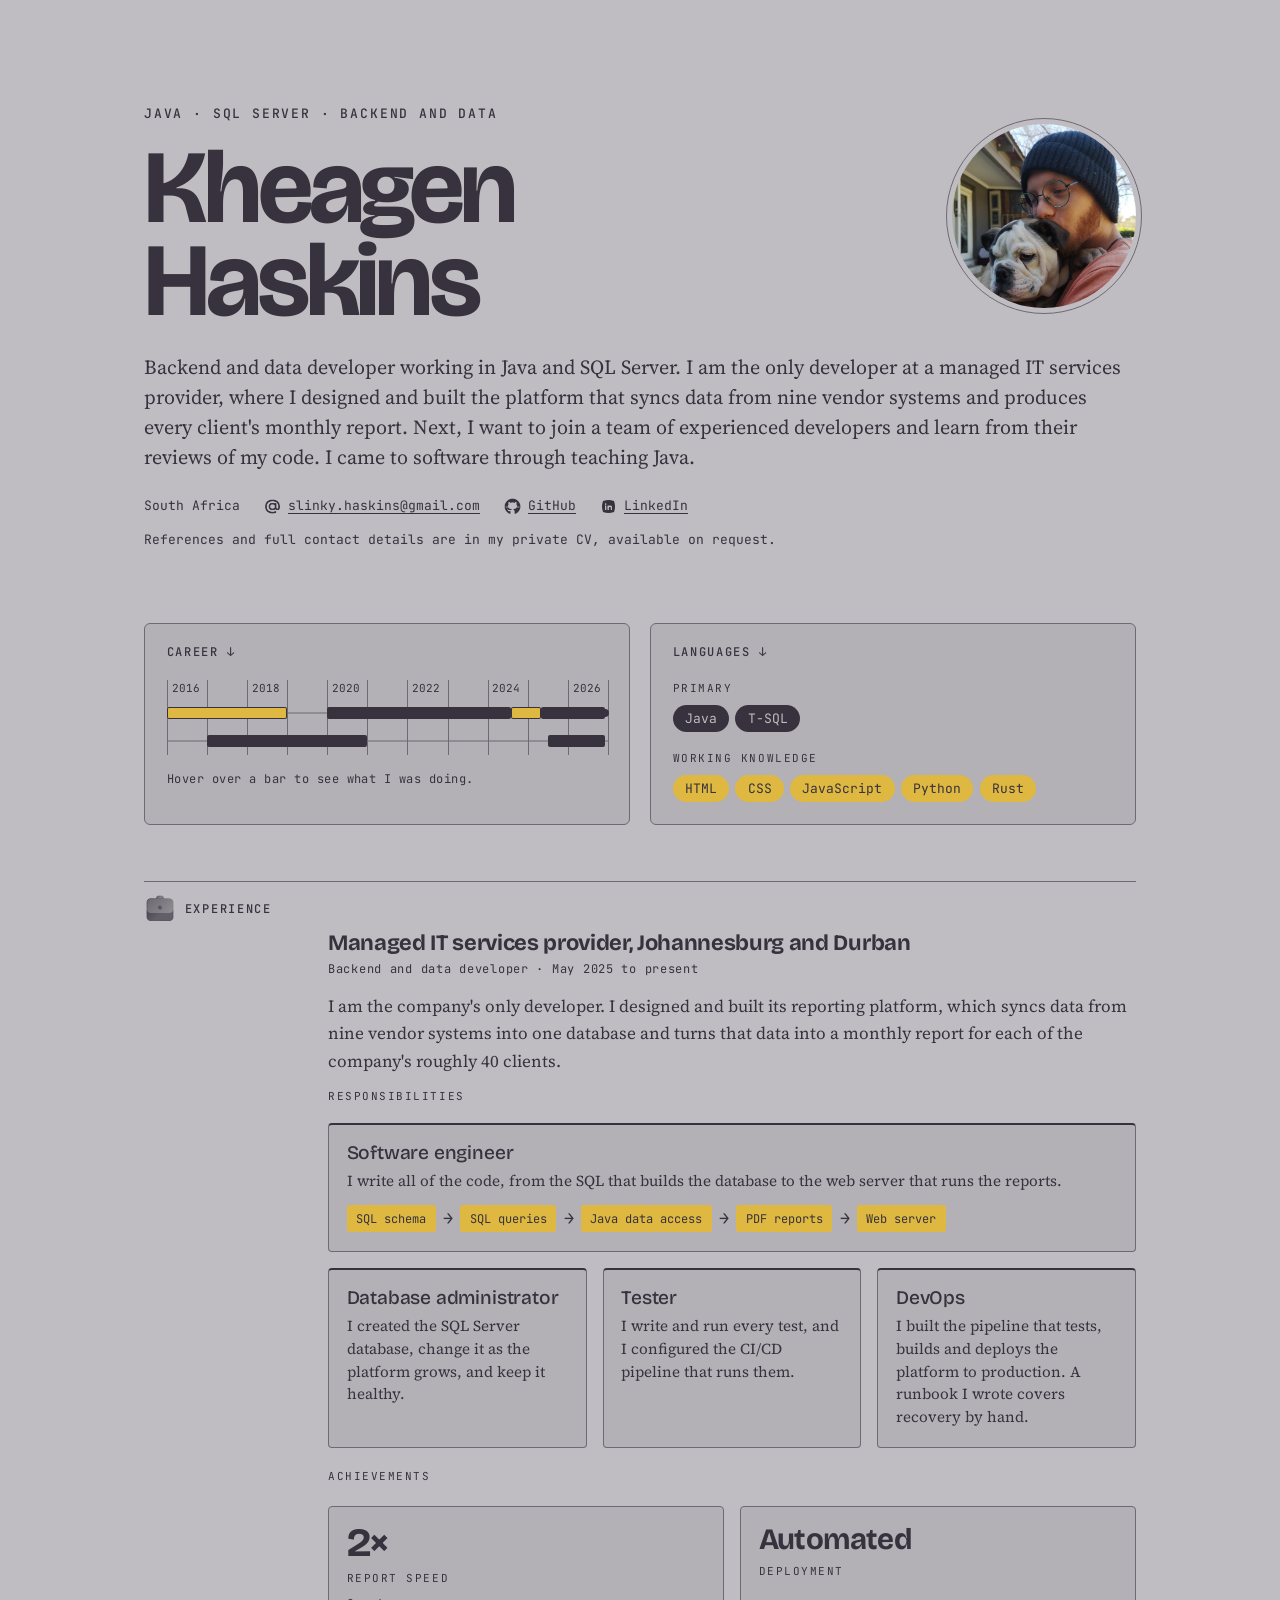
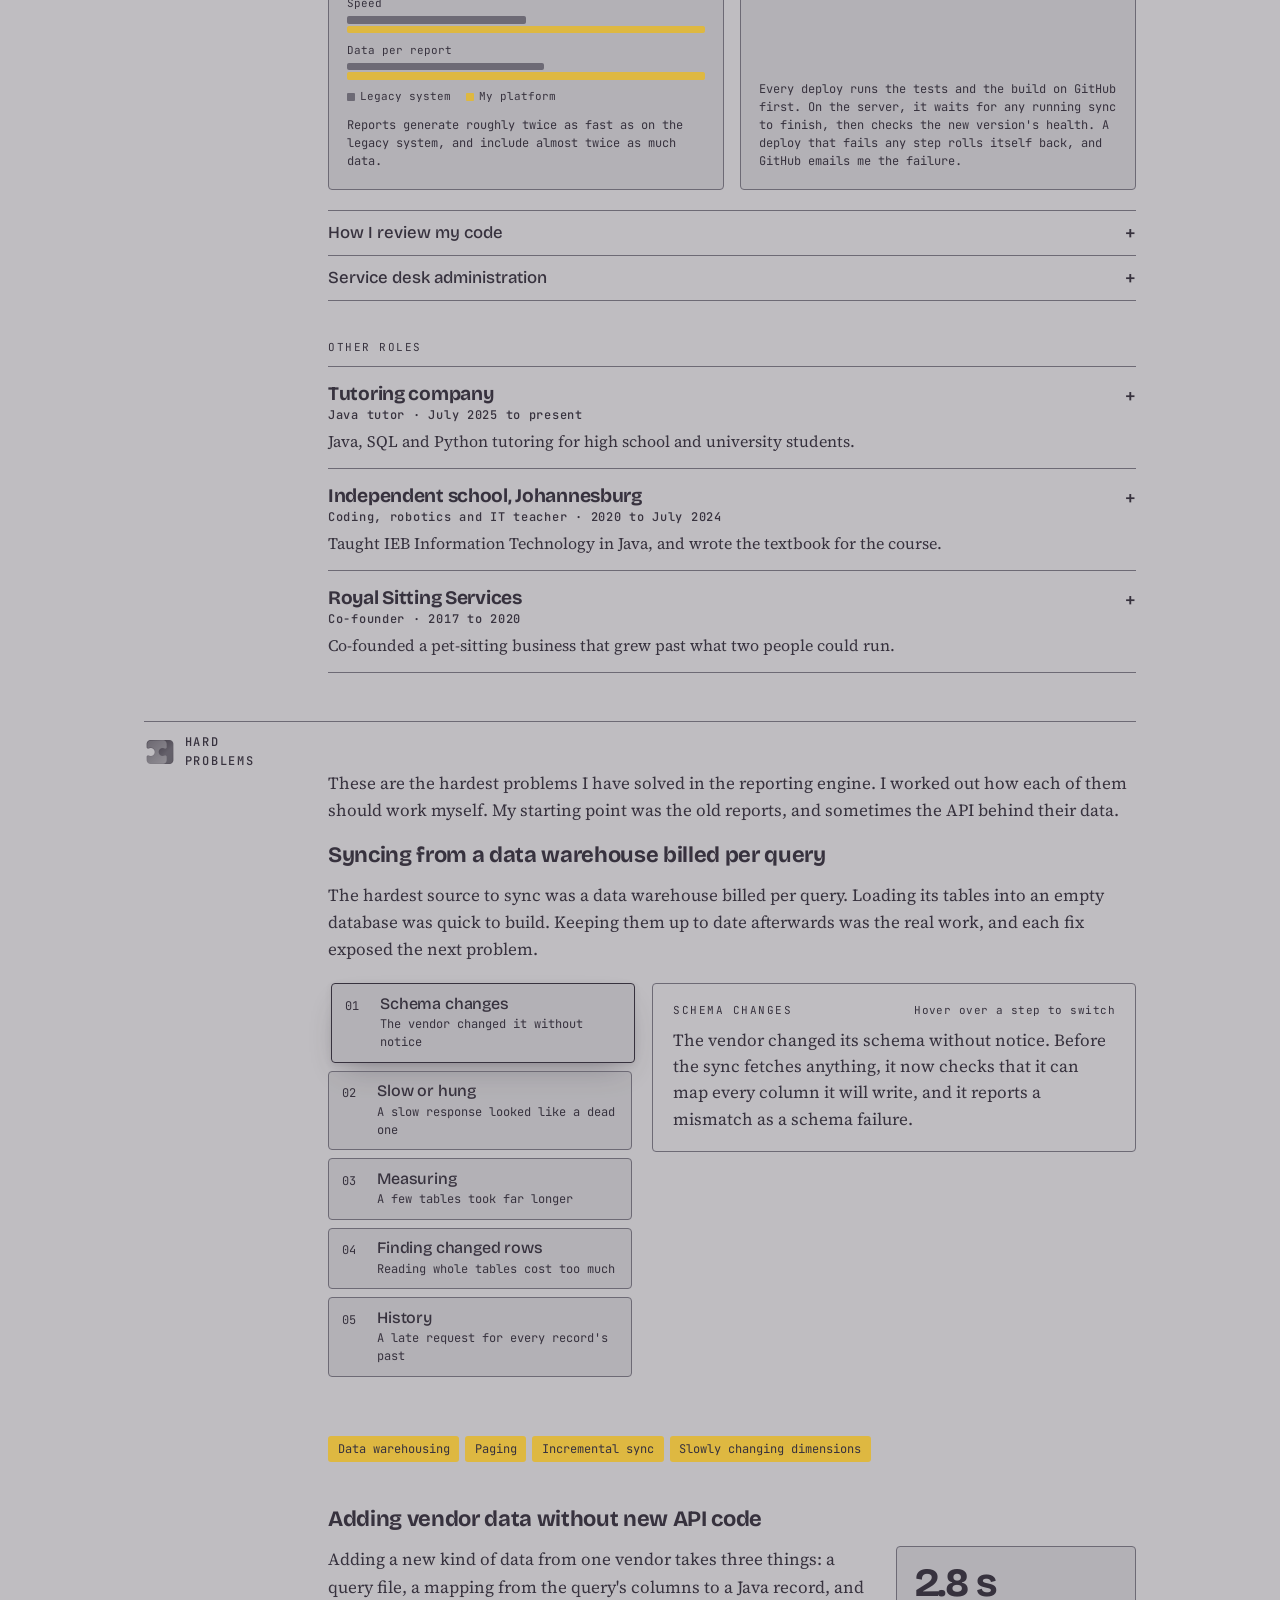
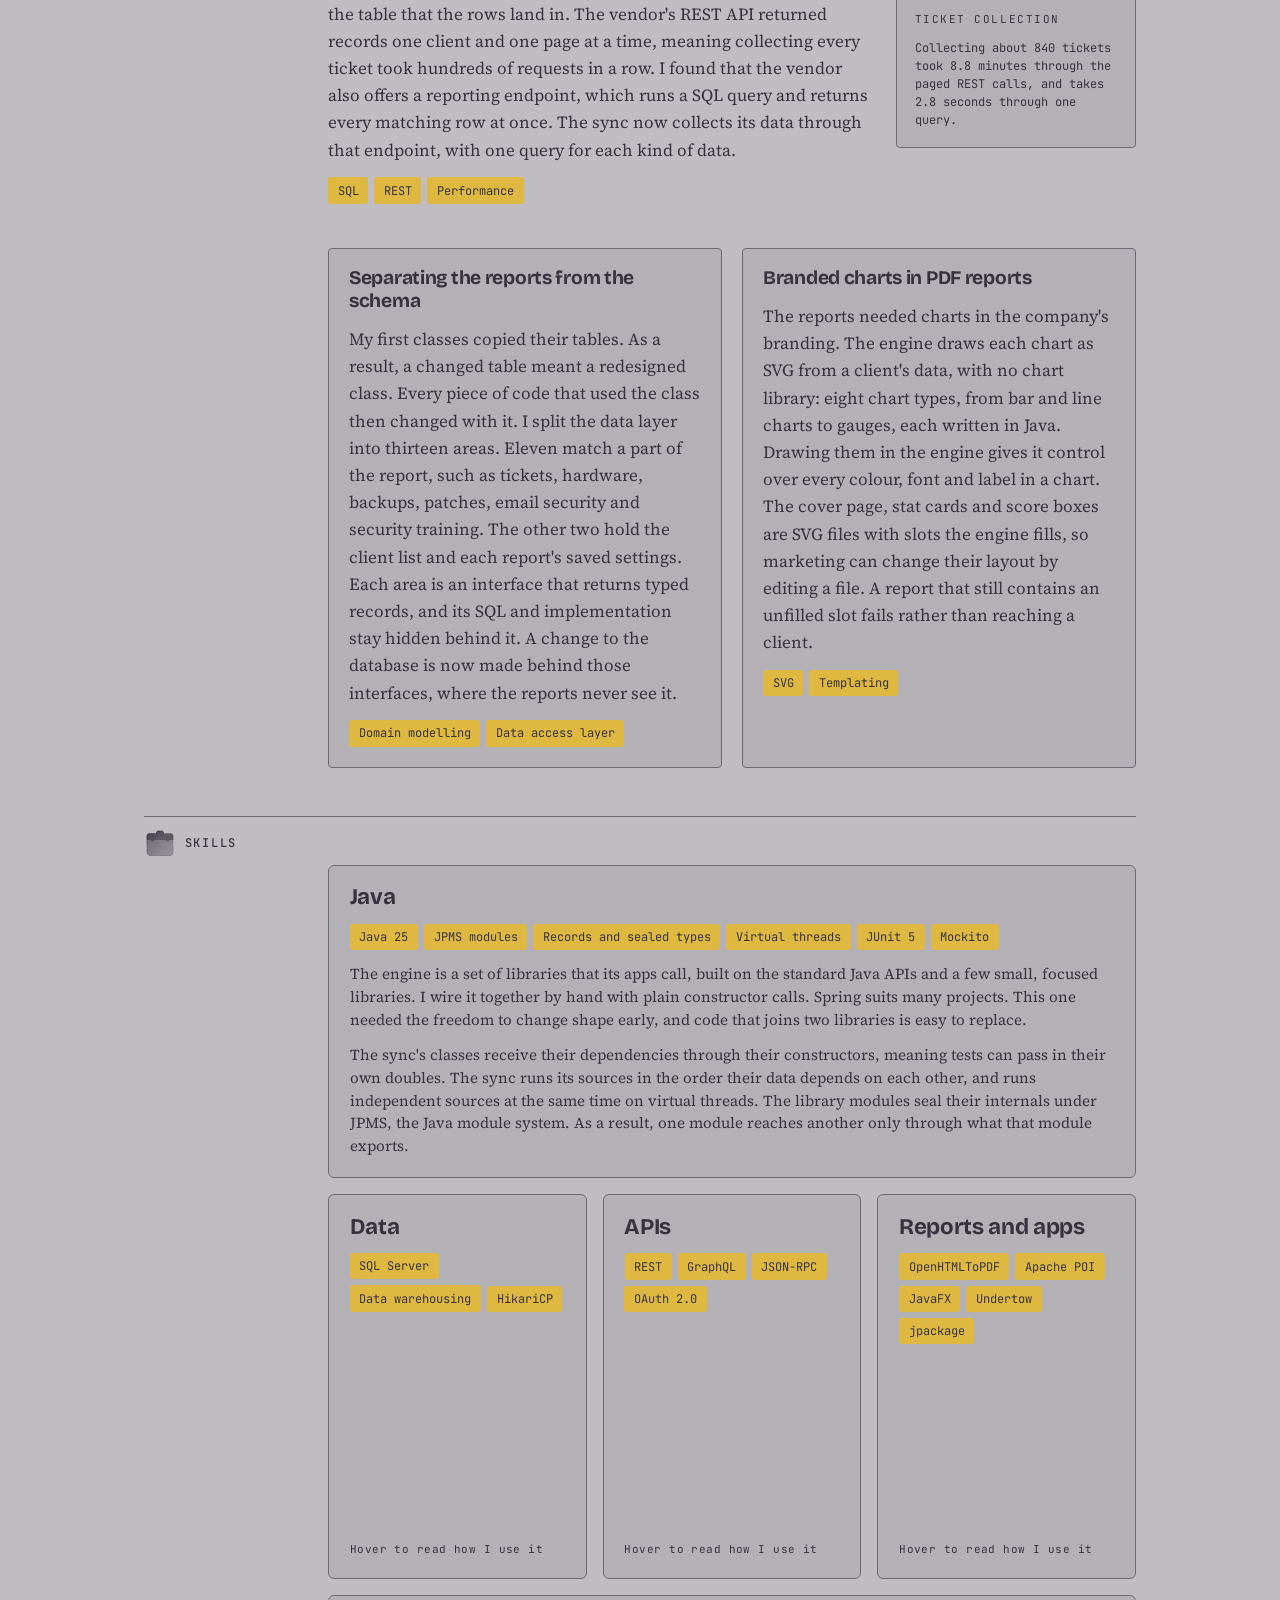
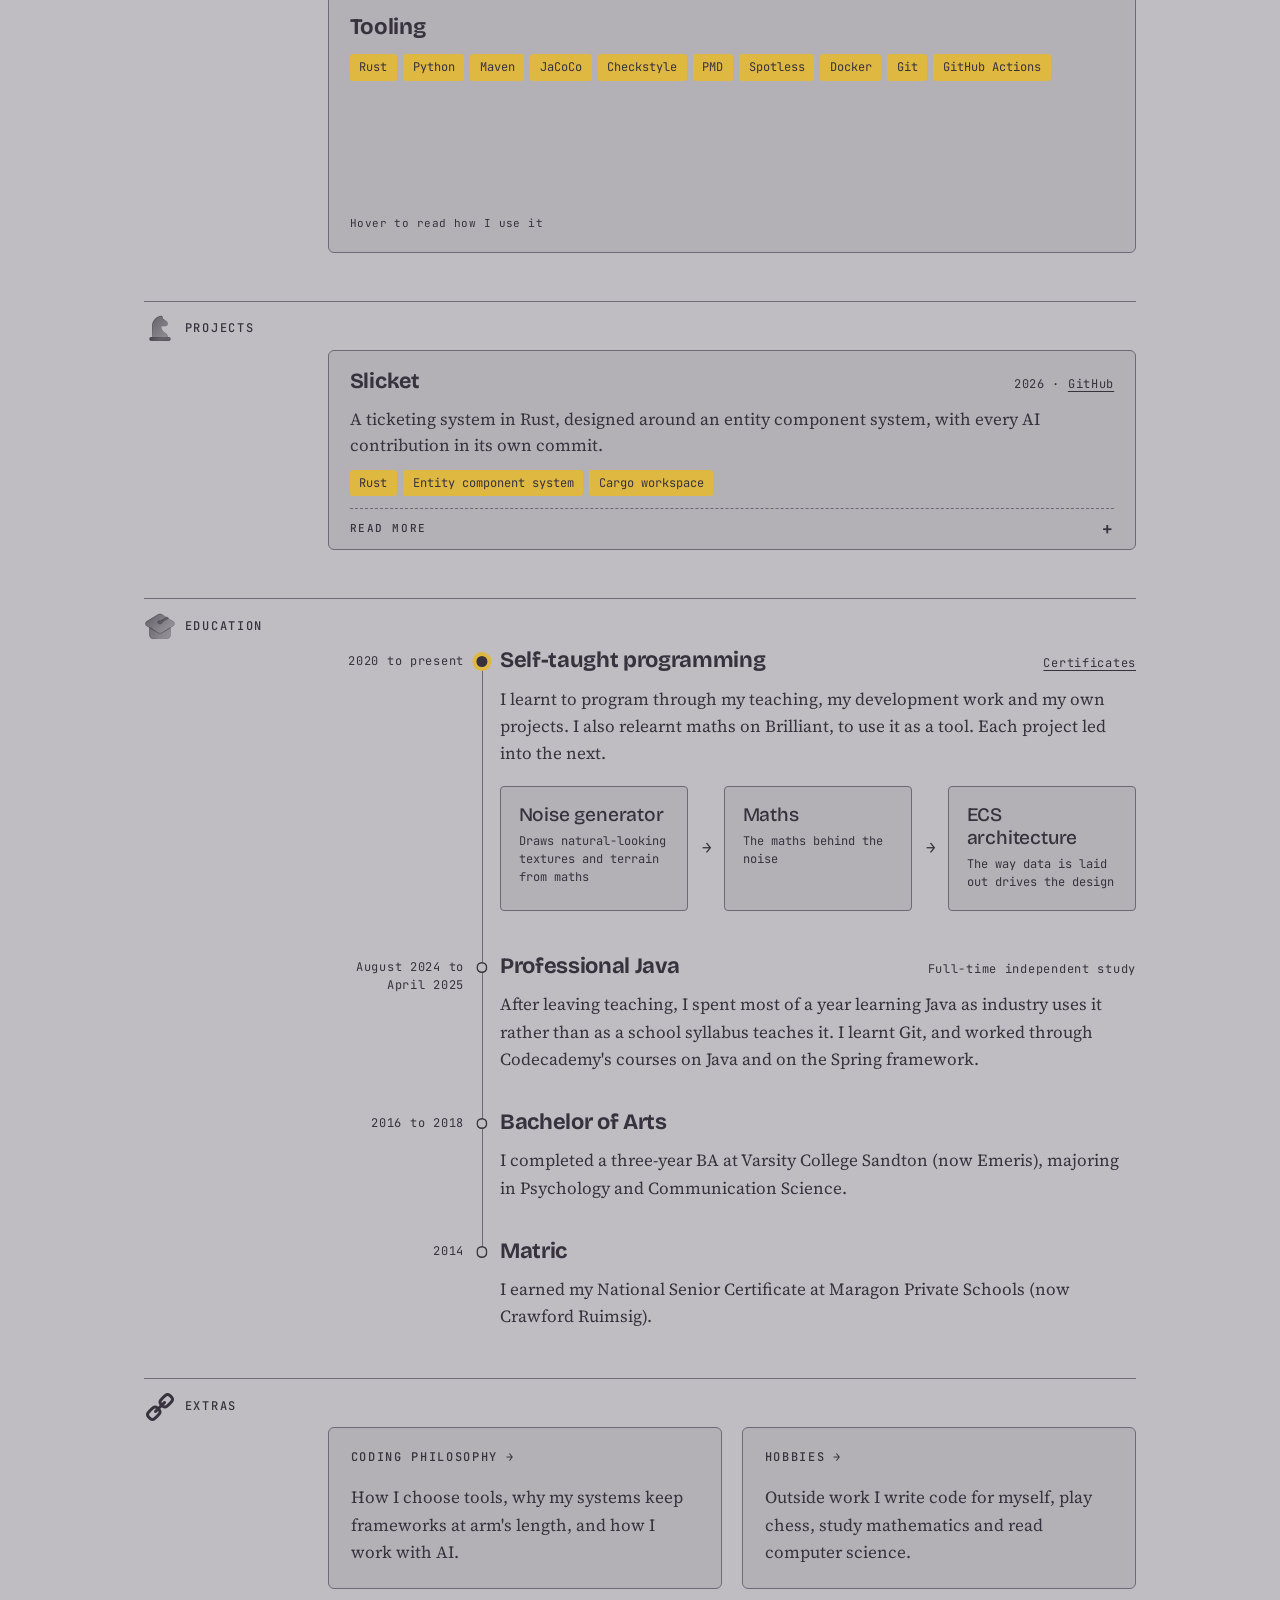
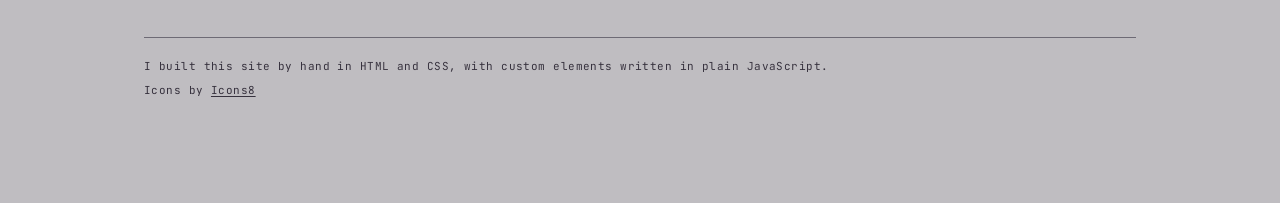
==== commit 32ce725f: "feat: publish the CV" ====
--- a/index.html
+++ b/index.html
@@ -24,7 +24,7 @@
     </div>
     <img class="portrait" src="images/portrait.jpg" alt="Kheagen Haskins holding a bulldog puppy" width="600" height="600">
     <div class="masthead-intro">
-      <p class="lede">Backend and data developer working in Java and SQL Server. I am the only developer at a managed IT services provider, where I designed and built the platform that syncs data from nine vendor systems and produces every client's monthly report. I came to software through teaching Java.</p>
+      <p class="lede">Backend and data developer working in Java and SQL Server. I am the only developer at a managed IT services provider, where I designed and built the platform that syncs data from nine vendor systems and produces every client's monthly report. Next, I want to join a team of experienced developers and learn from their reviews of my code. I came to software through teaching Java.</p>
       <ul class="contact">
         <li>South Africa</li>
         <li><a class="contact-email" href="mailto:slinky.haskins@gmail.com"><span>slinky.haskins@gmail.com</span></a></li>
@@ -49,12 +49,8 @@
             <dd>Java, T-SQL</dd>
           </div>
           <div>
-            <dt>Proficient</dt>
-            <dd>Rust</dd>
-          </div>
-          <div>
             <dt>Working knowledge</dt>
-            <dd>HTML, CSS, JavaScript, Python</dd>
+            <dd>HTML, CSS, JavaScript, Python, Rust</dd>
           </div>
         </dl>
       </skill-bands>
@@ -71,7 +67,7 @@
             <h3>Managed IT services provider, Johannesburg and Durban</h3>
             <p class="meta"><span class="entry-role">Backend and data developer</span> &middot; <time datetime="2025-05">May 2025</time> to present</p>
           </div>
-          <p>I am the company's only developer. The company has roughly 40 clients. I designed and built its reporting platform, which syncs data from nine vendor systems into one database. The platform then turns that data into a monthly report for each client.</p>
+          <p>I am the company's only developer. I designed and built its reporting platform, which syncs data from nine vendor systems into one database and turns that data into a monthly report for each of the company's roughly 40 clients.</p>
           <p class="group-label">Responsibilities</p>
           <ul class="duties">
             <li class="duty duty-wide">
@@ -117,7 +113,7 @@
                   <li>My platform</li>
                 </ul>
               </dd>
-              <dd class="stat-note">The platform generates reports roughly twice as fast as the legacy system did, and they include almost twice as much data.</dd>
+              <dd class="stat-note">Reports generate roughly twice as fast as on the legacy system, and include almost twice as much data.</dd>
             </div>
             <div class="stat">
               <dt>Deployment</dt>
@@ -129,28 +125,13 @@
             <details class="fold">
               <summary>How I review my code</summary>
               <div class="fold-body">
-                <p>As the company's sole developer, I review all of my own code. My experience of peer review comes from teaching, where senior teachers moderated my exam papers and I moderated theirs. At work, I run layered AI audits, each covering one concern: correctness, conventions, documentation or test coverage. I repeat them until the findings turn trivial. They catch real mistakes, but a senior engineer sees what they miss.</p>
+                <p>As the company's sole developer, I review all of my own code. My experience of peer review comes from teaching, where senior teachers moderated my exam papers and I moderated theirs. At work, I run layered AI audits, each covering one concern: correctness, conventions, documentation or test coverage. I repeat them until the findings turn trivial. They catch real mistakes, but a senior engineer sees what they miss, which is why working with experienced developers is a large part of what I want next.</p>
               </div>
             </details>
             <details class="fold">
               <summary>Service desk administration</summary>
               <div class="fold-body">
-                <p>Alongside the platform, I am the system administrator for the company's service desk system. I configure its ticket types and workflows, and take on the occasional ticket that needs a developer.</p>
-              </div>
-            </details>
-            <details class="fold">
-              <summary>Programs for client machines</summary>
-              <div class="fold-body">
-                <p>I wrote two programs in Rust that the company installs on its clients' machines through its remote management tool.</p>
-                <p>The first asks Windows users to restart once an update is waiting, in place of the generic Windows prompt. The management tool starts it under the SYSTEM account, in a background session that the user cannot see. The program therefore finds the user at the physical screen, and starts a second copy of itself on that user's desktop through the Win32 API. The prompt waits while the user is presenting, and lets them postpone the restart. Each outcome goes into the registry and the exit code, where the management tool reads it. A release build is one <code>.exe</code> that runs on Windows 10 and 11 with nothing else installed.</p>
-                <p>The second is a macOS menu bar icon that opens the company's self-service portal. GitHub Actions builds its installer on a Mac runner, for both Apple Silicon and Intel. The installer sets the icon to start at every login. An uninstall script also reports when the management tool has put the icon back. The program's repository is public, and my private CV links to it.</p>
-                <ul class="tags">
-                  <li>Rust</li>
-                  <li>Win32 API</li>
-                  <li>Slint</li>
-                  <li>macOS</li>
-                  <li>GitHub Actions</li>
-                </ul>
+                <p>Alongside the engine, I am the system administrator for the company's service desk system. I configure its ticket types and workflows, and take on the occasional ticket that needs a developer.</p>
               </div>
             </details>
           </div>
@@ -173,7 +154,7 @@
                 </span>
               </summary>
               <div class="fold-body">
-                <p>Alongside my development work I tutor students from Grade 10 on the Independent Examinations Board (IEB) syllabus up to their first years at university. Most of the work is diagnosis. I find the idea a student has actually misunderstood, then explain it in terms they already understand.</p>
+                <p>Alongside my development work I tutor students from Grade 10 on the IEB syllabus up to their first years at university. Most of the work is diagnosis. I find the idea a student has actually misunderstood, then explain it in terms they already understand.</p>
                 <p class="group-label">Responsibilities</p>
                 <ul class="duties">
                   <li class="duty">
@@ -197,7 +178,7 @@
                 </span>
               </summary>
               <div class="fold-body">
-                <p>I joined in 2020 to teach coding and robotics to primary school children, using LEGO Mindstorms EV3 robots and Swift Playgrounds. From 2021 I also taught IEB Information Technology to Grades 10 to 12. That syllabus is taught in Java. I wrote a textbook for the course and coached matric students through their final-year projects.</p>
+                <p>I joined in 2020 to teach coding and robotics to primary school children, using LEGO Mindstorms EV3 robots and Swift Playgrounds. From 2021 I also taught IEB Information Technology to Grades 10 to 12, a syllabus taught in Java. I wrote a textbook for the course and coached matric students through their final-year projects.</p>
                 <p class="group-label">Responsibilities</p>
                 <ul class="duties">
                   <li class="duty duty-wide">
@@ -226,8 +207,8 @@
                 <dl class="stats">
                   <div class="stat">
                     <dt>IT average</dt>
-                    <dd class="stat-value stat-word">40% to 60%</dd>
-                    <dd class="stat-note">I raised the class average for IT from 40% to 60%.</dd>
+                    <dd class="stat-value">+20%</dd>
+                    <dd class="stat-note">I raised the average percentage for IT by over 20%.</dd>
                   </div>
                 </dl>
               </div>
@@ -246,7 +227,7 @@
                 </span>
               </summary>
               <div class="fold-body">
-                <p>My partner and I started a pet-sitting business while I was at college. Bookings filled up faster than the two of us could take them. As a result, we interviewed and hired more sitters to keep up. Covid ended the business in 2020, just as I began teaching.</p>
+                <p>My partner and I started a pet-sitting business while I was at college. Bookings filled up faster than the two of us could take them, so we interviewed and hired more sitters to keep up. Covid ended the business in 2020, just as I began teaching.</p>
               </div>
             </details>
           </li>
@@ -259,30 +240,30 @@
   <section class="section" aria-labelledby="problems">
     <h2 id="problems">Hard problems</h2>
     <div class="section-body">
-      <p>These are the hardest problems I have solved in the reporting platform. I worked out the solution to each one myself. My starting point was the old reports, and sometimes the API behind their data.</p>
+      <p>These are the hardest problems I have solved in the reporting engine. I worked out how each of them should work myself. My starting point was the old reports, and sometimes the API behind their data.</p>
       <ol class="entries problems">
 
         <li class="entry">
           <div class="entry-head">
             <h3>Syncing from a data warehouse billed per query</h3>
           </div>
-          <p>The hardest source to sync was a data warehouse billed per query. The code that loads its tables into an empty database was quick to build. Keeping them up to date afterwards was the real work, and each fix exposed the next problem.</p>
+          <p>The hardest source to sync was a data warehouse billed per query. Loading its tables into an empty database was quick to build. Keeping them up to date afterwards was the real work, and each fix exposed the next problem.</p>
           <engine-flow layout="steps">
             <ol class="flow" aria-label="Problems in the warehouse sync, in the order they appeared">
               <li>
                 <span class="flow-name">Schema changes</span>
                 <span class="flow-note">The vendor changed it without notice</span>
-                <p class="flow-detail">The vendor changed its schema without notice. Before the sync fetches anything, it now checks that it can map every column that it will write, and it reports a mismatch as a schema failure.</p>
+                <p class="flow-detail">The vendor changed its schema without notice. Before the sync fetches anything, it now checks that it can map every column it will write, and it reports a mismatch as a schema failure.</p>
               </li>
               <li>
                 <span class="flow-name">Slow or hung</span>
                 <span class="flow-note">A slow response looked like a dead one</span>
-                <p class="flow-detail">Syncs began to hang, and nothing could tell a slow response from a dead one. I moved to reading 50,000 rows a page, with a time limit on each page. The sync retries a stalled page on a fresh connection. Paging then raised the questions every sync has to answer, such as what to roll back when the sixth page fails, and what to do with half a page. Each page commits on its own, and a half-read page is rolled back. The sync inserts or updates each row by its key. For a table without a key, it deletes the rows in the date range, then reloads them. As a result, the next run can re-read from the last successful point without duplicating anything. The sync moves that point forward only after the whole run has succeeded.</p>
+                <p class="flow-detail">Syncs began to hang, and nothing could tell a slow response from a dead one. I moved to reading 50,000 rows a page, with a time limit on each page, and a stalled page is retried on a fresh connection. Paging then raised the questions every sync has to answer, such as what to roll back when the sixth page fails, and what to do with half a page. Each page commits on its own, and a half-read page is rolled back. The sync inserts or updates each row by its key, and clears a keyless table's date range before reloading it. As a result, the next run can re-read from the last successful point without duplicating anything. The sync moves that point forward only after the whole run has succeeded.</p>
               </li>
               <li>
                 <span class="flow-name">Measuring</span>
                 <span class="flow-note">A few tables took far longer</span>
-                <p class="flow-detail">I built diagnostic tables into the database. They record each sync's errors and the time taken for every source and table. A day or two of production data showed a few tables taking far longer than the rest. I therefore moved those tables onto a schedule of their own, reading them four times a month to save warehouse credit.</p>
+                <p class="flow-detail">I built diagnostic tables into the database that record each sync's errors and the time taken for every source and table. A day or two of production data showed a few tables taking far longer than the rest. I therefore moved those tables onto a schedule of their own, reading them four times a month to save warehouse credit.</p>
               </li>
               <li>
                 <span class="flow-name">Finding changed rows</span>
@@ -292,7 +273,7 @@
               <li>
                 <span class="flow-name">History</span>
                 <span class="flow-note">A late request for every record's past</span>
-                <p class="flow-detail">To meet a late request for the history of every record, I added slowly changing dimension (SCD) tracking to the warehouse's three main tables and to seven tables from a second source. It keeps each past version of a record alongside the current one. I measured the warehouse's history and found 588,000 stored versions that contained only 50,000 distinct states. As a result, the tracking keeps a new version only when a record actually changes. Each table has its own tracking policy for now, and I am working towards a general set of rules that new tables can follow.</p>
+                <p class="flow-detail">To meet a late request for the history of every record, I added slowly changing dimension (SCD) tracking to the warehouse's three main tables and to seven tables from a second source. It keeps each past version of a record alongside the current one. When I measured the warehouse's history, 588,000 stored versions held only 50,000 distinct states, so a new version is kept only when a record actually changes. Each table has its own tracking policy for now, and I am working towards a general set of rules that new tables can follow.</p>
               </li>
             </ol>
           </engine-flow>
@@ -309,7 +290,7 @@
             <h3>Adding vendor data without new API code</h3>
           </div>
           <div class="lead-stat">
-            <p>The vendor's REST API returned records one client and one page at a time, meaning collecting every ticket took hundreds of requests in a row. I found that the vendor also offers a reporting endpoint, which runs a SQL query and returns every matching row at once. The sync now collects its data through that endpoint, with one query for each kind of data. Adding a new kind of data from that vendor takes three things: a query file, a mapping from the query's columns to a Java record, and the table that stores the rows.</p>
+            <p>Adding a new kind of data from one vendor takes three things: a query file, a mapping from the query's columns to a Java record, and the table that the rows land in. The vendor's REST API returned records one client and one page at a time, meaning collecting every ticket took hundreds of requests in a row. I found that the vendor also offers a reporting endpoint, which runs a SQL query and returns every matching row at once. The sync now collects its data through that endpoint, with one query for each kind of data.</p>
             <dl class="stats">
               <div class="stat">
                 <dt>Ticket collection</dt>
@@ -329,7 +310,7 @@
           <div class="entry-head">
             <h3>Separating the reports from the schema</h3>
           </div>
-          <p>My first classes copied their tables. As a result, a changed table meant a redesigned class. Every piece of code that used the class then changed with it. I split the data layer into thirteen areas. Eleven match a part of the report, such as tickets, hardware, backups, patches, email security and security training. The other two store the client list and each report's saved settings. Each area is an interface that returns typed records, and its SQL and implementation stay hidden behind it. A change to the database is now made behind those interfaces, where the reports never see it.</p>
+          <p>My first classes copied their tables. As a result, a changed table meant a redesigned class. Every piece of code that used the class then changed with it. I split the data layer into thirteen areas. Eleven match a part of the report, such as tickets, hardware, backups, patches, email security and security training. The other two hold the client list and each report's saved settings. Each area is an interface that returns typed records, and its SQL and implementation stay hidden behind it. A change to the database is now made behind those interfaces, where the reports never see it.</p>
           <ul class="tags">
             <li>Domain modelling</li>
             <li>Data access layer</li>
@@ -340,7 +321,7 @@
           <div class="entry-head">
             <h3>Branded charts in PDF reports</h3>
           </div>
-          <p>The reports needed charts in the company's branding. The platform draws each chart as SVG from a client's data, with no chart library. It has eight chart types, from bar and line charts to gauges, each written in Java. Drawing them in the platform gives it control over every colour, font and label in a chart. The cover page, stat cards and score boxes are SVG files with slots that the platform fills, so marketing can change their layout by editing a file. A report that still contains an unfilled slot fails rather than reaching a client.</p>
+          <p>The reports needed charts in the company's branding. The engine draws each chart as SVG from a client's data, with no chart library: eight chart types, from bar and line charts to gauges, each written in Java. Drawing them in the engine gives it control over every colour, font and label in a chart. The cover page, stat cards and score boxes are SVG files with slots the engine fills, so marketing can change their layout by editing a file. A report that still contains an unfilled slot fails rather than reaching a client.</p>
           <ul class="tags">
             <li>SVG</li>
             <li>Templating</li>
@@ -368,8 +349,8 @@
                 <li>JUnit 5</li>
                 <li>Mockito</li>
               </ul>
-              <p>The platform is a set of libraries that its apps call. It is built on the standard Java APIs and a few small, focused libraries. I wire it together by hand with plain constructor calls. Spring suits many projects. This one needed the freedom to change shape early, and code that joins two libraries is easy to replace.</p>
-              <p>The sync's classes receive their dependencies through their constructors, meaning tests can pass in their own doubles. The sync runs each source after the sources whose data it depends on, and runs independent sources at the same time on virtual threads. The library modules hide their internals under JPMS, the Java module system. As a result, one module reaches another only through what that module exports.</p>
+              <p>The engine is a set of libraries that its apps call, built on the standard Java APIs and a few small, focused libraries. I wire it together by hand with plain constructor calls. Spring suits many projects. This one needed the freedom to change shape early, and code that joins two libraries is easy to replace.</p>
+              <p>The sync's classes receive their dependencies through their constructors, meaning tests can pass in their own doubles. The sync runs its sources in the order their data depends on each other, and runs independent sources at the same time on virtual threads. The library modules seal their internals under JPMS, the Java module system. As a result, one module reaches another only through what that module exports.</p>
             </div>
           </div>
         </li>
@@ -387,7 +368,7 @@
             </div>
             <div class="skill-face skill-back">
               <p class="skill-label">Data</p>
-              <p>I wrote the code that generates the sync's SQL from the schema and protects it from SQL injection, because jOOQ, the best-known library for this, needs a paid licence for SQL Server. Where a source reports what changed, the sync loads only new and changed rows. A stalled query is retried on a fresh connection, and a table that fails catches up on the next run.</p>
+              <p>I wrote the code that generates the sync's SQL from the schema and protects it from SQL injection. jOOQ, the best-known library for this, needs a paid licence for SQL Server. Where a source reports what changed, the sync loads only new and changed rows. A stalled query is retried on a fresh connection, and a table that fails catches up on the next run.</p>
             </div>
           </div>
         </li>
@@ -416,7 +397,7 @@
             <div class="skill-face skill-front">
               <h3>Reports and apps</h3>
               <ul class="tags">
-                <li>OpenHTMLtoPDF</li>
+                <li>OpenHTMLToPDF</li>
                 <li>Apache POI</li>
                 <li>JavaFX</li>
                 <li>Undertow</li>
@@ -426,7 +407,7 @@
             </div>
             <div class="skill-face skill-back">
               <p class="skill-label">Reports and apps</p>
-              <p>The platform produces Excel workbooks and PDF reports with charts. Every report keeps the same two rules: no section is ever left out, and no figure is shown for a period that its data does not reach. The platform's apps ship as standalone programs that bundle their own Java runtime.</p>
+              <p>The engine produces Excel workbooks and PDF reports with charts. Every report keeps the same two rules: no section is ever left out, and no figure is shown for a period its data does not reach. Its apps ship as standalone programs that bundle their own Java runtime.</p>
             </div>
           </div>
         </li>
@@ -436,6 +417,7 @@
             <div class="skill-face skill-front">
               <h3>Tooling</h3>
               <ul class="tags">
+                <li>Rust</li>
                 <li>Python</li>
                 <li>Maven</li>
                 <li>JaCoCo</li>
@@ -450,6 +432,7 @@
             </div>
             <div class="skill-face skill-back">
               <p class="skill-label">Tooling</p>
+              <p>I write command-line tools in Rust for jobs that are specific to the engine's codebase and slow or error-prone by hand. One builds and seeds its test database from the schema, and another updates the version tags in its Javadoc.</p>
               <p>Every Maven module takes its dependency versions from one shared bill of materials (BOM). Eight modules fail the build when their test coverage drops below a set minimum, and Checkstyle, PMD and Spotless check the code's style. Tests also enforce the architecture: SQL has to live in its own files, and the library modules cannot pull in a logging backend. SQL Server runs in Docker for development and testing, and GitHub Actions builds and deploys the apps.</p>
             </div>
           </div>
@@ -465,23 +448,20 @@
       <ul class="projects">
         <li class="project">
           <div class="project-head">
-            <h3>Sarx</h3>
-            <p class="meta">2026 &middot; Private repository</p>
-          </div>
-          <p class="project-hook">A god game in Rust, with the renderer and entity component system written by hand to learn how each one works.</p>
+            <h3>Slicket</h3>
+            <p class="meta">2026 &middot; <a href="https://github.com/Mr-Slinky/slicket" data-print="github.com/Mr-Slinky/slicket">GitHub</a></p>
+          </div>
+          <p class="project-hook">A ticketing system in Rust, designed around an entity component system, with every AI contribution in its own commit.</p>
           <ul class="tags">
             <li>Rust</li>
-            <li>wgpu</li>
             <li>Entity component system</li>
             <li>Cargo workspace</li>
           </ul>
           <details class="fold project-more">
             <summary>Read more</summary>
             <div class="fold-body">
-              <p>Sarx is a god game that I am building in Rust. The player guides a civilisation, trains a creature and competes with rival factions for the land. Many older god and strategy games inspired it.</p>
-              <p>The project has two goals of equal weight: the game itself, and understanding the graphics pipeline and the architecture of a game engine. For that reason, I do not use a game engine, and I write the layers below the gameplay myself. wgpu, a Rust graphics library, handles the differences between graphics APIs, and the pipeline, shaders and draw calls are my own code.</p>
-              <p>The simulation will run on an entity component system (ECS), a design where each thing, such as a villager, is a bare ID with its data stored in separate components. My ECS stores each entity in a table for its exact set of components. The project is at an early stage: the game opens a window and draws a triangle, and the ECS has its entity type, component storage and tables. Queries and the fixed-step simulation come next.</p>
-              <p>I write nearly all of the code myself, because I want to understand every line. AI explains concepts, reviews my work and writes much of the documentation. I record each library and design decision in a short decision record, stating what I decided and why.</p>
+              <p>Slicket is a ticketing system I am building in Rust. I administer a well-known service desk system at work and find it complicated to use. Slicket is my attempt at one that feels better. Its backend is designed around an entity component system (ECS), a design where each thing, such as a ticket, is a bare ID with its data stored in separate components. Systems then run the logic over every ID that has the components they need. It is at an early stage of design: the entity and component types are built, and the storage and systems come next.</p>
+              <p>It also shows how I work with AI. On its <code>dev</code> branch, my work and the AI's go in separate commits, and each commit's author records whose work it contains. Anyone can see exactly where I used AI.</p>
             </div>
           </details>
         </li>
@@ -501,8 +481,8 @@
               <h3>Self-taught programming</h3>
               <p class="meta"><a href="https://www.linkedin.com/in/kheagen-haskins-b4215717b/details/certifications/" data-print="linkedin.com/in/kheagen-haskins-b4215717b/details/certifications">Certificates</a></p>
             </div>
-            <p>I learnt to program through my teaching, my development work and my own projects. I also relearnt maths on Brilliant, to use it as a tool. Each step led into the next.</p>
-            <ol class="flow" aria-label="How each self-taught step led into the next">
+            <p>I learnt to program through my teaching, my development work and my own projects. I also relearnt maths on Brilliant, to use it as a tool. Each project led into the next.</p>
+            <ol class="flow" aria-label="How each self-taught project led into the next">
               <li>
                 <span class="flow-name">Noise generator</span>
                 <span class="flow-note">Draws natural-looking textures and terrain from maths</span>
@@ -556,7 +536,7 @@
       <div class="extras">
         <div class="widget">
           <a class="widget-link" href="philosophy.html">Coding philosophy <span class="widget-arrow" aria-hidden="true">&rarr;</span></a>
-          <p>How I choose tools, why my systems use libraries instead of frameworks, and how I work with AI.</p>
+          <p>How I choose tools, why my systems keep frameworks at arm's length, and how I work with AI.</p>
         </div>
         <div class="widget">
           <a class="widget-link" href="hobbies.html">Hobbies <span class="widget-arrow" aria-hidden="true">&rarr;</span></a>
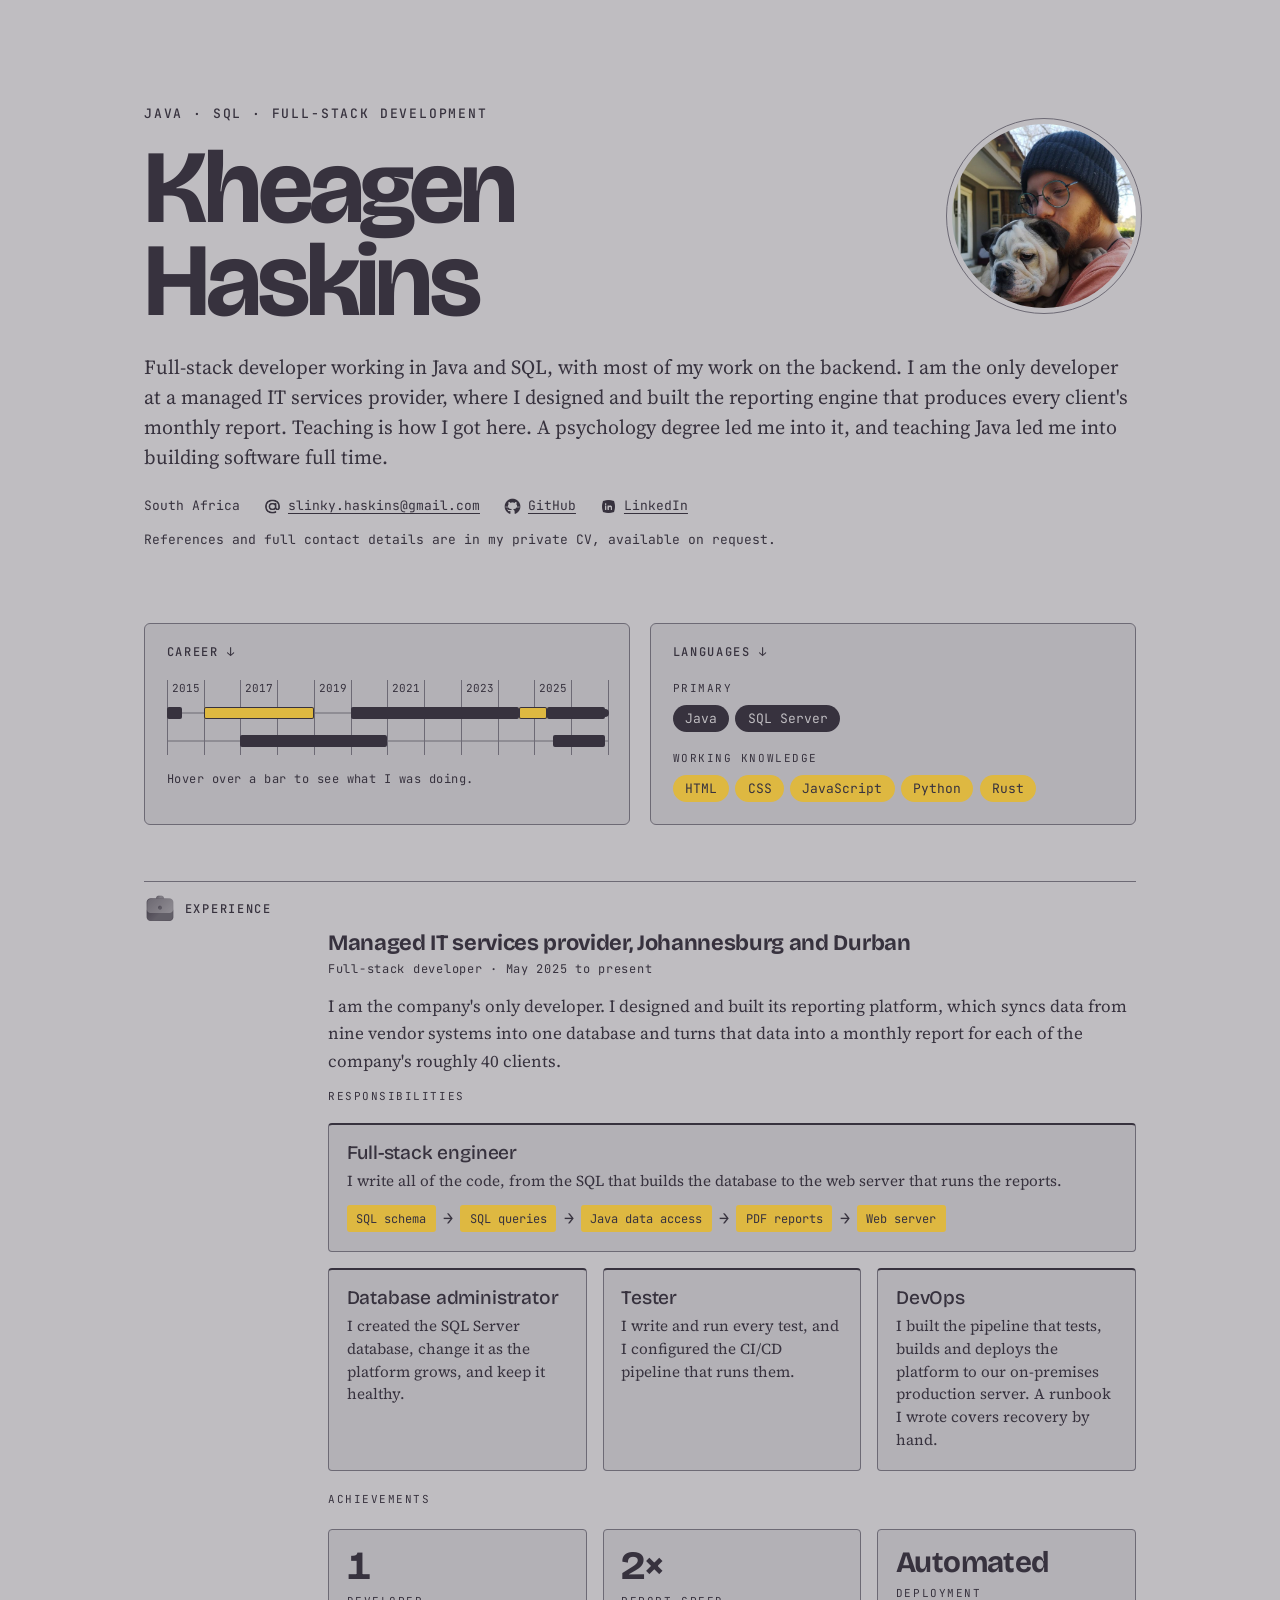
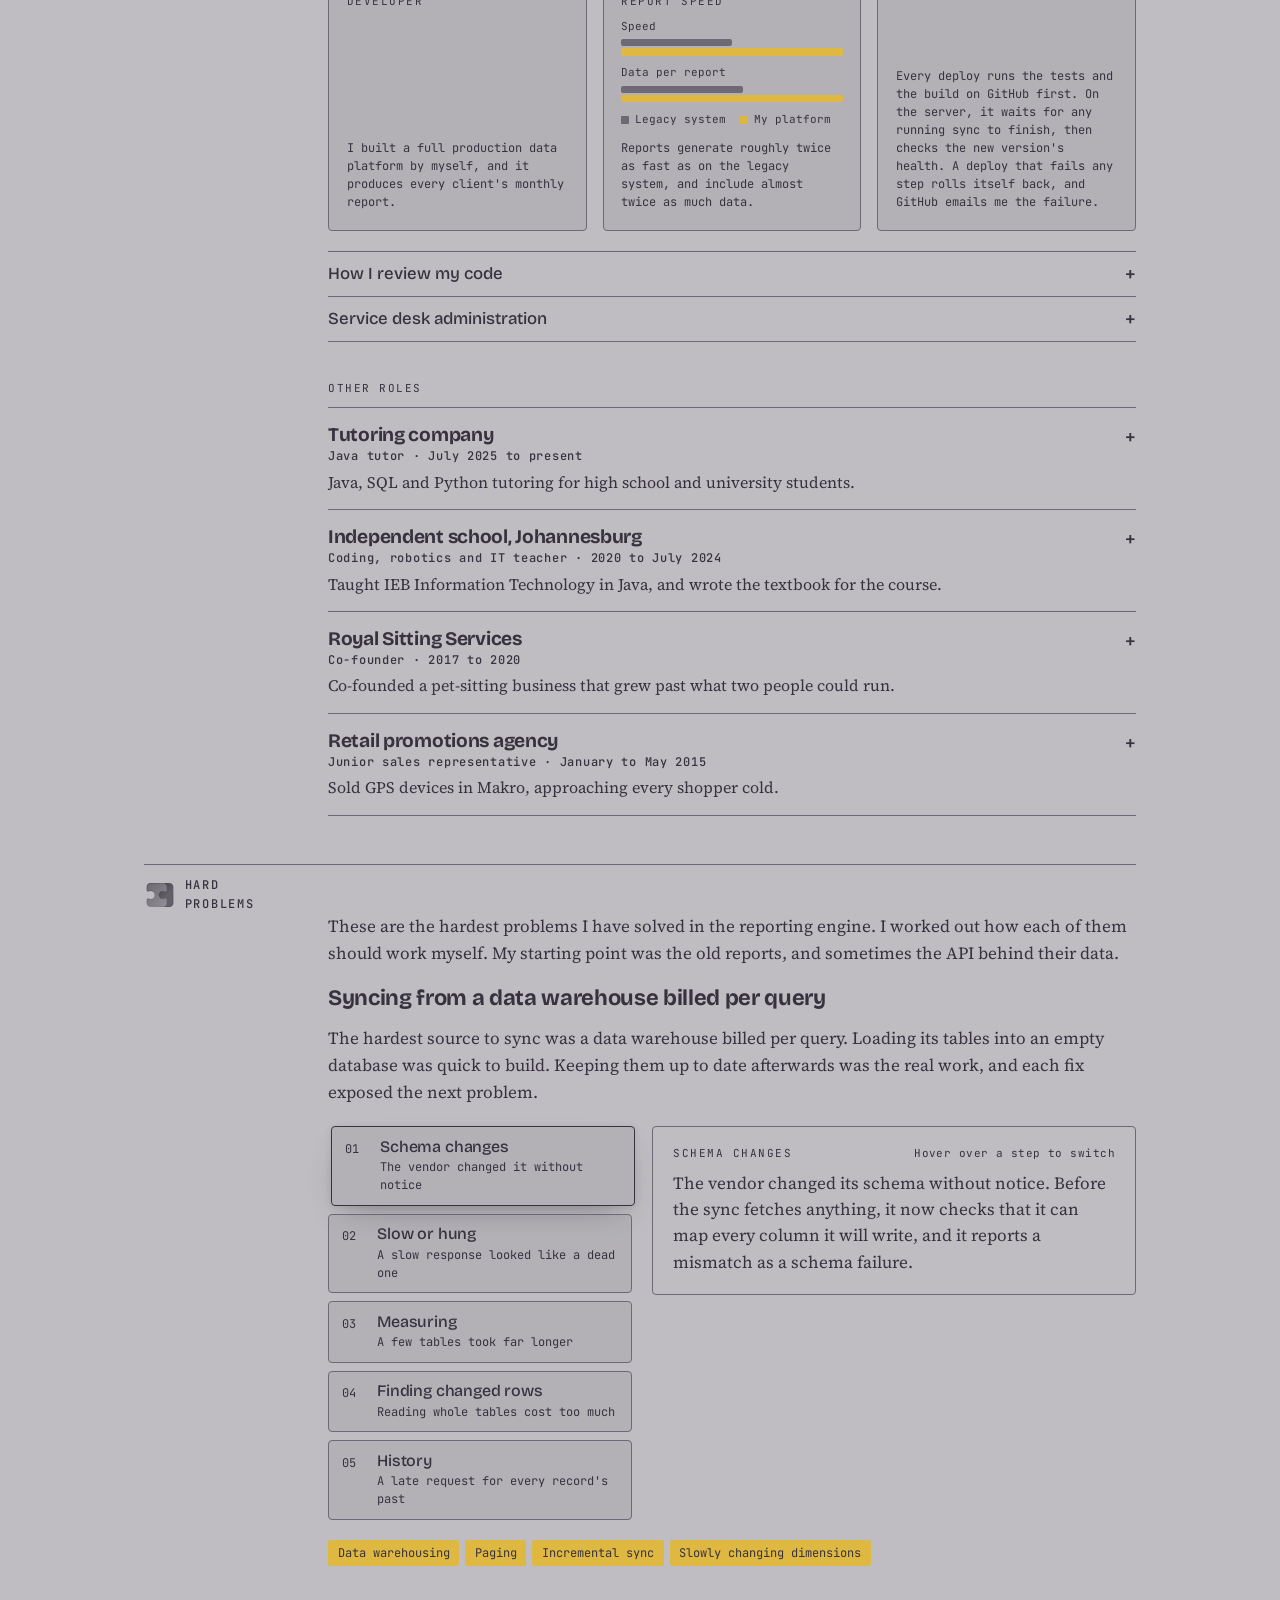
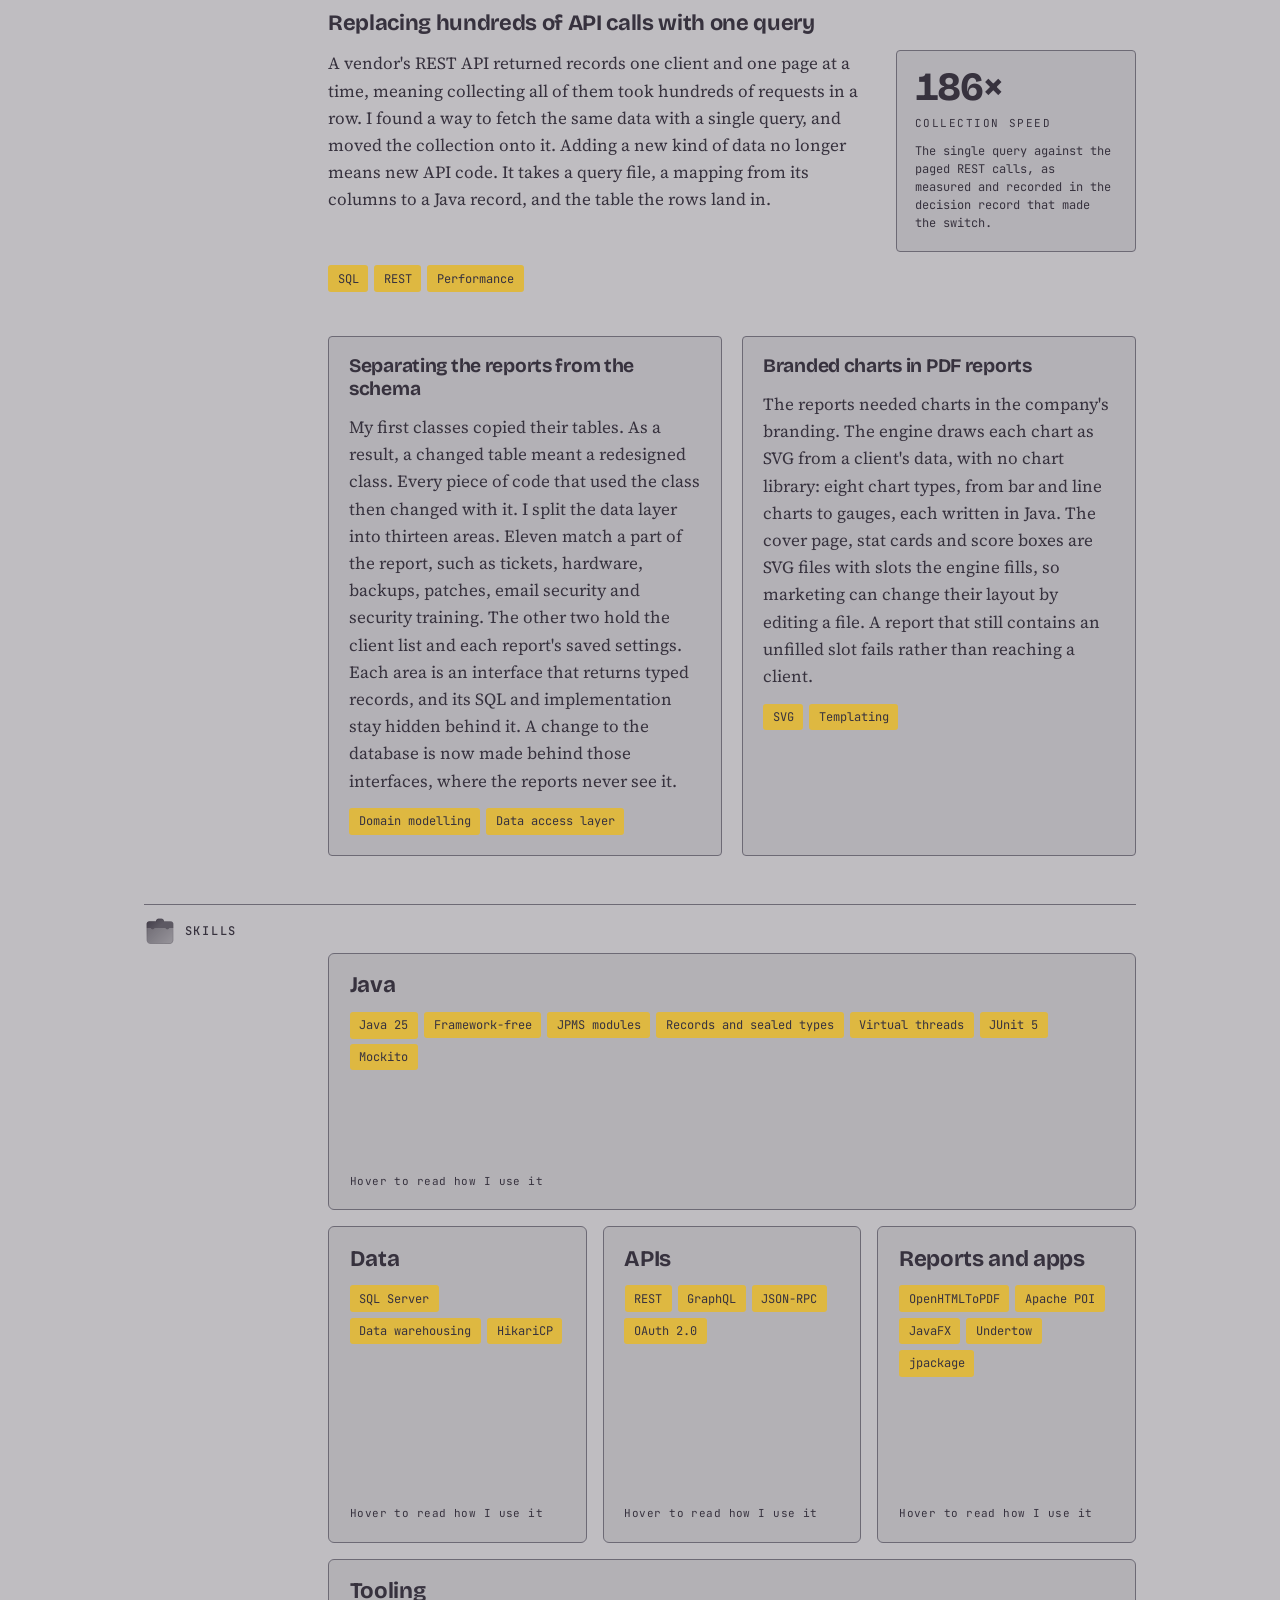
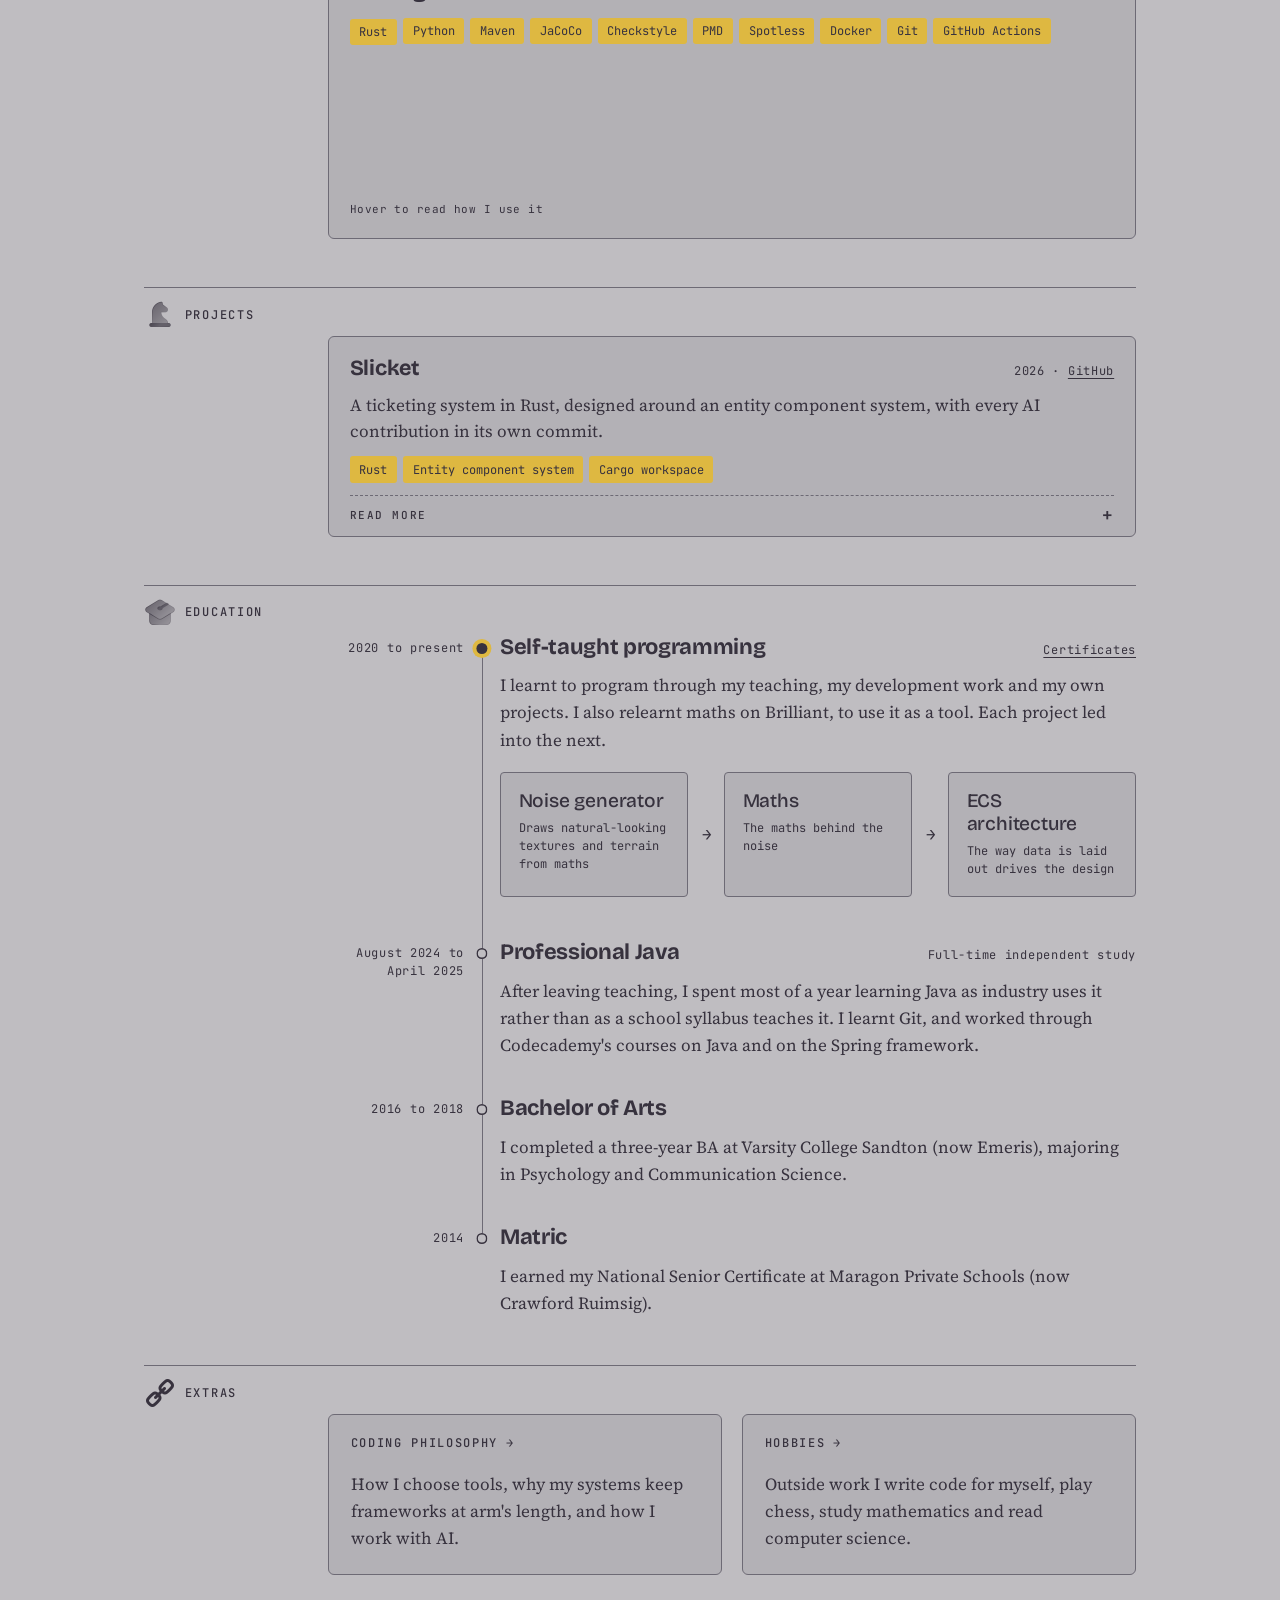
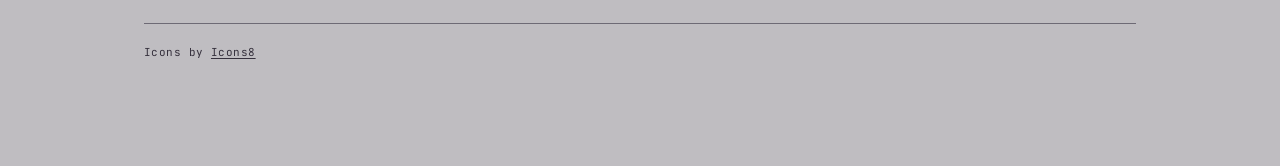
==== commit d90cd3dd: "feat: publish the CV" ====
--- a/index.html
+++ b/index.html
@@ -4,7 +4,7 @@
 <meta charset="utf-8">
 <meta name="viewport" content="width=device-width, initial-scale=1, viewport-fit=cover">
 <title>Kheagen Haskins</title>
-<meta name="description" content="CV of Kheagen Haskins, backend and data developer working in Java and SQL Server.">
+<meta name="description" content="CV of Kheagen Haskins, software developer.">
 <link rel="preconnect" href="https://fonts.googleapis.com">
 <link rel="preconnect" href="https://fonts.gstatic.com" crossorigin>
 <link rel="stylesheet" href="https://fonts.googleapis.com/css2?family=Bricolage+Grotesque:opsz,wght@12..96,500;12..96,700&family=JetBrains+Mono:wght@400;500&family=Source+Serif+4:opsz,wght@8..60,400;8..60,600&display=swap">
@@ -19,12 +19,12 @@
 
   <header class="masthead">
     <div class="masthead-name">
-      <p class="role">Java &middot; SQL Server &middot; Backend and data</p>
+      <p class="role">Java &middot; SQL &middot; Full-stack development</p>
       <h1><span>Kheagen</span> <span>Haskins</span></h1>
     </div>
     <img class="portrait" src="images/portrait.jpg" alt="Kheagen Haskins holding a bulldog puppy" width="600" height="600">
     <div class="masthead-intro">
-      <p class="lede">Backend and data developer working in Java and SQL Server. I am the only developer at a managed IT services provider, where I designed and built the platform that syncs data from nine vendor systems and produces every client's monthly report. Next, I want to join a team of experienced developers and learn from their reviews of my code. I came to software through teaching Java.</p>
+      <p class="lede">Full-stack developer working in Java and SQL, with most of my work on the backend. I am the only developer at a managed IT services provider, where I designed and built the reporting engine that produces every client's monthly report. Teaching is how I got here. A psychology degree led me into it, and teaching Java led me into building software full time.</p>
       <ul class="contact">
         <li>South Africa</li>
         <li><a class="contact-email" href="mailto:slinky.haskins@gmail.com"><span>slinky.haskins@gmail.com</span></a></li>
@@ -46,7 +46,7 @@
         <dl>
           <div>
             <dt>Primary</dt>
-            <dd>Java, T-SQL</dd>
+            <dd>Java, SQL Server</dd>
           </div>
           <div>
             <dt>Working knowledge</dt>
@@ -65,13 +65,13 @@
         <li class="entry" data-timeline="work">
           <div class="entry-head">
             <h3>Managed IT services provider, Johannesburg and Durban</h3>
-            <p class="meta"><span class="entry-role">Backend and data developer</span> &middot; <time datetime="2025-05">May 2025</time> to present</p>
+            <p class="meta"><span class="entry-role">Full-stack developer</span> &middot; <time datetime="2025-05">May 2025</time> to present</p>
           </div>
           <p>I am the company's only developer. I designed and built its reporting platform, which syncs data from nine vendor systems into one database and turns that data into a monthly report for each of the company's roughly 40 clients.</p>
           <p class="group-label">Responsibilities</p>
           <ul class="duties">
             <li class="duty duty-wide">
-              <span class="duty-name">Software engineer</span>
+              <span class="duty-name">Full-stack engineer</span>
               <p class="duty-note">I write all of the code, from the SQL that builds the database to the web server that runs the reports.</p>
               <ol class="chain" aria-label="Every layer I write, from the database up">
                 <li><span>SQL schema</span></li>
@@ -91,11 +91,16 @@
             </li>
             <li class="duty">
               <span class="duty-name">DevOps</span>
-              <p class="duty-note">I built the pipeline that tests, builds and deploys the platform to production. A runbook I wrote covers recovery by hand.</p>
+              <p class="duty-note">I built the pipeline that tests, builds and deploys the platform to our on-premises production server. A runbook I wrote covers recovery by hand.</p>
             </li>
           </ul>
           <p class="group-label">Achievements</p>
           <dl class="stats">
+            <div class="stat">
+              <dt>Developer</dt>
+              <dd class="stat-value">1</dd>
+              <dd class="stat-note">I built a full production data platform by myself, and it produces every client's monthly report.</dd>
+            </div>
             <div class="stat">
               <dt>Report speed</dt>
               <dd class="stat-value">2&times;</dd>
@@ -162,6 +167,14 @@
                     <p class="duty-note">I explain and teach Java, SQL and Python to students at every level.</p>
                   </li>
                 </ul>
+                <p class="group-label">Achievements</p>
+                <dl class="stats">
+                  <div class="stat">
+                    <dt>Student work</dt>
+                    <dd class="stat-value stat-word">Exhibited</dd>
+                    <dd class="stat-note">Students I tutor have had their code featured in local school exhibitions.</dd>
+                  </div>
+                </dl>
               </div>
             </details>
           </li>
@@ -183,7 +196,7 @@
                 <ul class="duties">
                   <li class="duty duty-wide">
                     <span class="duty-name">Curriculum designer</span>
-                    <p class="duty-note">When Covid moved lessons online, I wrote the school's coding and robotics syllabus from scratch, and the school kept it after Covid ended. By Grade 9, students had published their own CV website.</p>
+                    <p class="duty-note">When Covid moved lessons online, I wrote the school's coding and robotics syllabus from scratch, and the school kept it after Covid ended. Other schools later added coding and robotics, but this syllabus was ours alone. By Grade 9, students had published their own CV website.</p>
                     <ol class="chain" aria-label="What students learnt as they moved up the grades">
                       <li><span>Grade 3: binary</span></li>
                       <li><span>Grade 4: HTML</span></li>
@@ -210,6 +223,11 @@
                     <dd class="stat-value">+20%</dd>
                     <dd class="stat-note">I raised the average percentage for IT by over 20%.</dd>
                   </div>
+                  <div class="stat">
+                    <dt>Youngest coders</dt>
+                    <dd class="stat-value stat-word">Grade 3</dd>
+                    <dd class="stat-note">My syllabus taught binary to Grade 3s and HTML to Grade 4s, and both age groups did well.</dd>
+                  </div>
                 </dl>
               </div>
             </details>
@@ -232,6 +250,30 @@
             </details>
           </li>
 
+          <li data-timeline="work">
+            <details class="fold job">
+              <summary>
+                <span class="job-line">
+                  <span class="entry-head">
+                    <h3>Retail promotions agency</h3>
+                    <span class="meta"><span class="entry-role">Junior sales representative</span> &middot; <time datetime="2015-01">January</time> to <time datetime="2015-05">May 2015</time></span>
+                  </span>
+                  <span class="job-hook">Sold GPS devices in Makro, approaching every shopper cold.</span>
+                </span>
+              </summary>
+              <div class="fold-body">
+                <p class="group-label">Responsibilities</p>
+                <ul class="duties">
+                  <li class="duty">
+                    <span class="duty-name">Sales</span>
+                    <p class="duty-note">I sold TomTom GPS devices to shoppers in Makro, a large retail chain, approaching each person cold.</p>
+                  </li>
+                </ul>
+                <p>The job built my confidence in talking to strangers and persuading them.</p>
+              </div>
+            </details>
+          </li>
+
         </ol>
       </div>
     </div>
@@ -258,7 +300,7 @@
               <li>
                 <span class="flow-name">Slow or hung</span>
                 <span class="flow-note">A slow response looked like a dead one</span>
-                <p class="flow-detail">Syncs began to hang, and nothing could tell a slow response from a dead one. I moved to reading 50,000 rows a page, with a time limit on each page, and a stalled page is retried on a fresh connection. Paging then raised the questions every sync has to answer, such as what to roll back when the sixth page fails, and what to do with half a page. Each page commits on its own, and a half-read page is rolled back. The sync inserts or updates each row by its key, and clears a keyless table's date range before reloading it. As a result, the next run can re-read from the last successful point without duplicating anything. The sync moves that point forward only after the whole run has succeeded.</p>
+                <p class="flow-detail">Syncs began to hang, and nothing could tell a slow response from a dead one. I moved to reading 50,000 rows a page, with a time limit on each page, and a stalled page is retried on a fresh connection. Paging then raised the questions every sync has to answer, such as what to roll back when the sixth page fails, and what to do with half a page.</p>
               </li>
               <li>
                 <span class="flow-name">Measuring</span>
@@ -287,15 +329,15 @@
 
         <li class="entry entry-wide">
           <div class="entry-head">
-            <h3>Adding vendor data without new API code</h3>
+            <h3>Replacing hundreds of API calls with one query</h3>
           </div>
           <div class="lead-stat">
-            <p>Adding a new kind of data from one vendor takes three things: a query file, a mapping from the query's columns to a Java record, and the table that the rows land in. The vendor's REST API returned records one client and one page at a time, meaning collecting every ticket took hundreds of requests in a row. I found that the vendor also offers a reporting endpoint, which runs a SQL query and returns every matching row at once. The sync now collects its data through that endpoint, with one query for each kind of data.</p>
+            <p>A vendor's REST API returned records one client and one page at a time, meaning collecting all of them took hundreds of requests in a row. I found a way to fetch the same data with a single query, and moved the collection onto it. Adding a new kind of data no longer means new API code. It takes a query file, a mapping from its columns to a Java record, and the table the rows land in.</p>
             <dl class="stats">
               <div class="stat">
-                <dt>Ticket collection</dt>
-                <dd class="stat-value">2.8&nbsp;s</dd>
-                <dd class="stat-note">Collecting about 840 tickets took 8.8 minutes through the paged REST calls, and takes 2.8 seconds through one query.</dd>
+                <dt>Collection speed</dt>
+                <dd class="stat-value">186&times;</dd>
+                <dd class="stat-note">The single query against the paged REST calls, as measured and recorded in the decision record that made the switch.</dd>
               </div>
             </dl>
           </div>
@@ -321,7 +363,7 @@
           <div class="entry-head">
             <h3>Branded charts in PDF reports</h3>
           </div>
-          <p>The reports needed charts in the company's branding. The engine draws each chart as SVG from a client's data, with no chart library: eight chart types, from bar and line charts to gauges, each written in Java. Drawing them in the engine gives it control over every colour, font and label in a chart. The cover page, stat cards and score boxes are SVG files with slots the engine fills, so marketing can change their layout by editing a file. A report that still contains an unfilled slot fails rather than reaching a client.</p>
+          <p>The reports needed charts in the company's branding. The engine draws each chart as SVG from a client's data, with no chart library: eight chart types, from bar and line charts to gauges, each written in Java. The cover page, stat cards and score boxes are SVG files with slots the engine fills, so marketing can change their layout by editing a file. A report that still contains an unfilled slot fails rather than reaching a client.</p>
           <ul class="tags">
             <li>SVG</li>
             <li>Templating</li>
@@ -337,19 +379,24 @@
     <div class="section-body">
       <ul class="skills">
 
-        <li class="skill skill-wide skill-static">
+        <li class="skill skill-wide" tabindex="0">
           <div class="skill-inner">
             <div class="skill-face skill-front">
               <h3>Java</h3>
               <ul class="tags">
                 <li>Java 25</li>
+                <li>Framework-free</li>
                 <li>JPMS modules</li>
                 <li>Records and sealed types</li>
                 <li>Virtual threads</li>
                 <li>JUnit 5</li>
                 <li>Mockito</li>
               </ul>
-              <p>The engine is a set of libraries that its apps call, built on the standard Java APIs and a few small, focused libraries. I wire it together by hand with plain constructor calls. Spring suits many projects. This one needed the freedom to change shape early, and code that joins two libraries is easy to replace.</p>
+              <p class="skill-hint"><span class="on-hover">Hover to read how I use it</span><span class="on-touch">Tap to read how I use it</span></p>
+            </div>
+            <div class="skill-face skill-back">
+              <p class="skill-label">Java</p>
+              <p>The engine is a set of libraries that its apps call, rather than a framework that calls them. It is built on the standard Java APIs and a few small, focused libraries, and I wire it together by hand with plain constructor calls. A stack trace therefore follows my own code from the call to the failure.</p>
               <p>The sync's classes receive their dependencies through their constructors, meaning tests can pass in their own doubles. The sync runs its sources in the order their data depends on each other, and runs independent sources at the same time on virtual threads. The library modules seal their internals under JPMS, the Java module system. As a result, one module reaches another only through what that module exports.</p>
             </div>
           </div>
@@ -368,7 +415,7 @@
             </div>
             <div class="skill-face skill-back">
               <p class="skill-label">Data</p>
-              <p>I wrote the code that generates the sync's SQL from the schema and protects it from SQL injection. jOOQ, the best-known library for this, needs a paid licence for SQL Server. Where a source reports what changed, the sync loads only new and changed rows. A stalled query is retried on a fresh connection, and a table that fails catches up on the next run.</p>
+              <p>I wrote the code that generates the sync's SQL from the schema and protects it from SQL injection. Where a source reports what changed, the sync loads only new and changed rows. A stalled query is retried on a fresh connection, and a table that fails catches up on the next run.</p>
             </div>
           </div>
         </li>
@@ -387,7 +434,7 @@
             </div>
             <div class="skill-face skill-back">
               <p class="skill-label">APIs</p>
-              <p>Most vendor connections are rate-limited and retry failed calls with growing delays, waiting without holding a thread. Login tokens refresh safely while many calls run at once. Guards on the connections reject any call that could change data in a vendor's system, keeping every sync read-only.</p>
+              <p>Most vendor connections are rate-limited and retry failed calls with growing delays, waiting without holding a thread. Login tokens refresh safely while many calls run at once. Guards on the connections reject any call that could change data, since one vendor's token could reboot client machines.</p>
             </div>
           </div>
         </li>
@@ -432,7 +479,7 @@
             </div>
             <div class="skill-face skill-back">
               <p class="skill-label">Tooling</p>
-              <p>I write command-line tools in Rust for jobs that are specific to the engine's codebase and slow or error-prone by hand. One builds and seeds its test database from the schema, and another updates the version tags in its Javadoc.</p>
+              <p>I write command-line tools in Rust for the jobs around a build that are slow by hand or easy to get wrong. The reporting engine uses several of them. They build and seed its test database, update the version tags in its Javadoc, and turn its SVG icons into app icons. Another counts lines of code, leaving out comments and blank lines.</p>
               <p>Every Maven module takes its dependency versions from one shared bill of materials (BOM). Eight modules fail the build when their test coverage drops below a set minimum, and Checkstyle, PMD and Spotless check the code's style. Tests also enforce the architecture: SQL has to live in its own files, and the library modules cannot pull in a logging backend. SQL Server runs in Docker for development and testing, and GitHub Actions builds and deploys the apps.</p>
             </div>
           </div>
@@ -547,7 +594,6 @@
   </section>
 
   <footer class="credits">
-    <p>I built this site by hand in HTML and CSS, with custom elements written in plain JavaScript.</p>
     <p>Icons by <a href="https://icons8.com/">Icons8</a></p>
   </footer>
 
--- a/styles.css
+++ b/styles.css
@@ -1023,16 +1023,6 @@
   .skill:hover .skill-inner,
   .skill:focus .skill-inner {
     transform: rotateY(180deg);
-  }
-
-  /* A static card shows its paragraphs on its front and never flips. */
-  .skill-static { cursor: auto; }
-
-  .skill-static:hover .skill-inner { transform: none; }
-
-  .skill-static .skill-front p:not(.skill-hint) {
-    font-size: 0.95rem;
-    line-height: 1.5;
   }
 
   .skill-face {
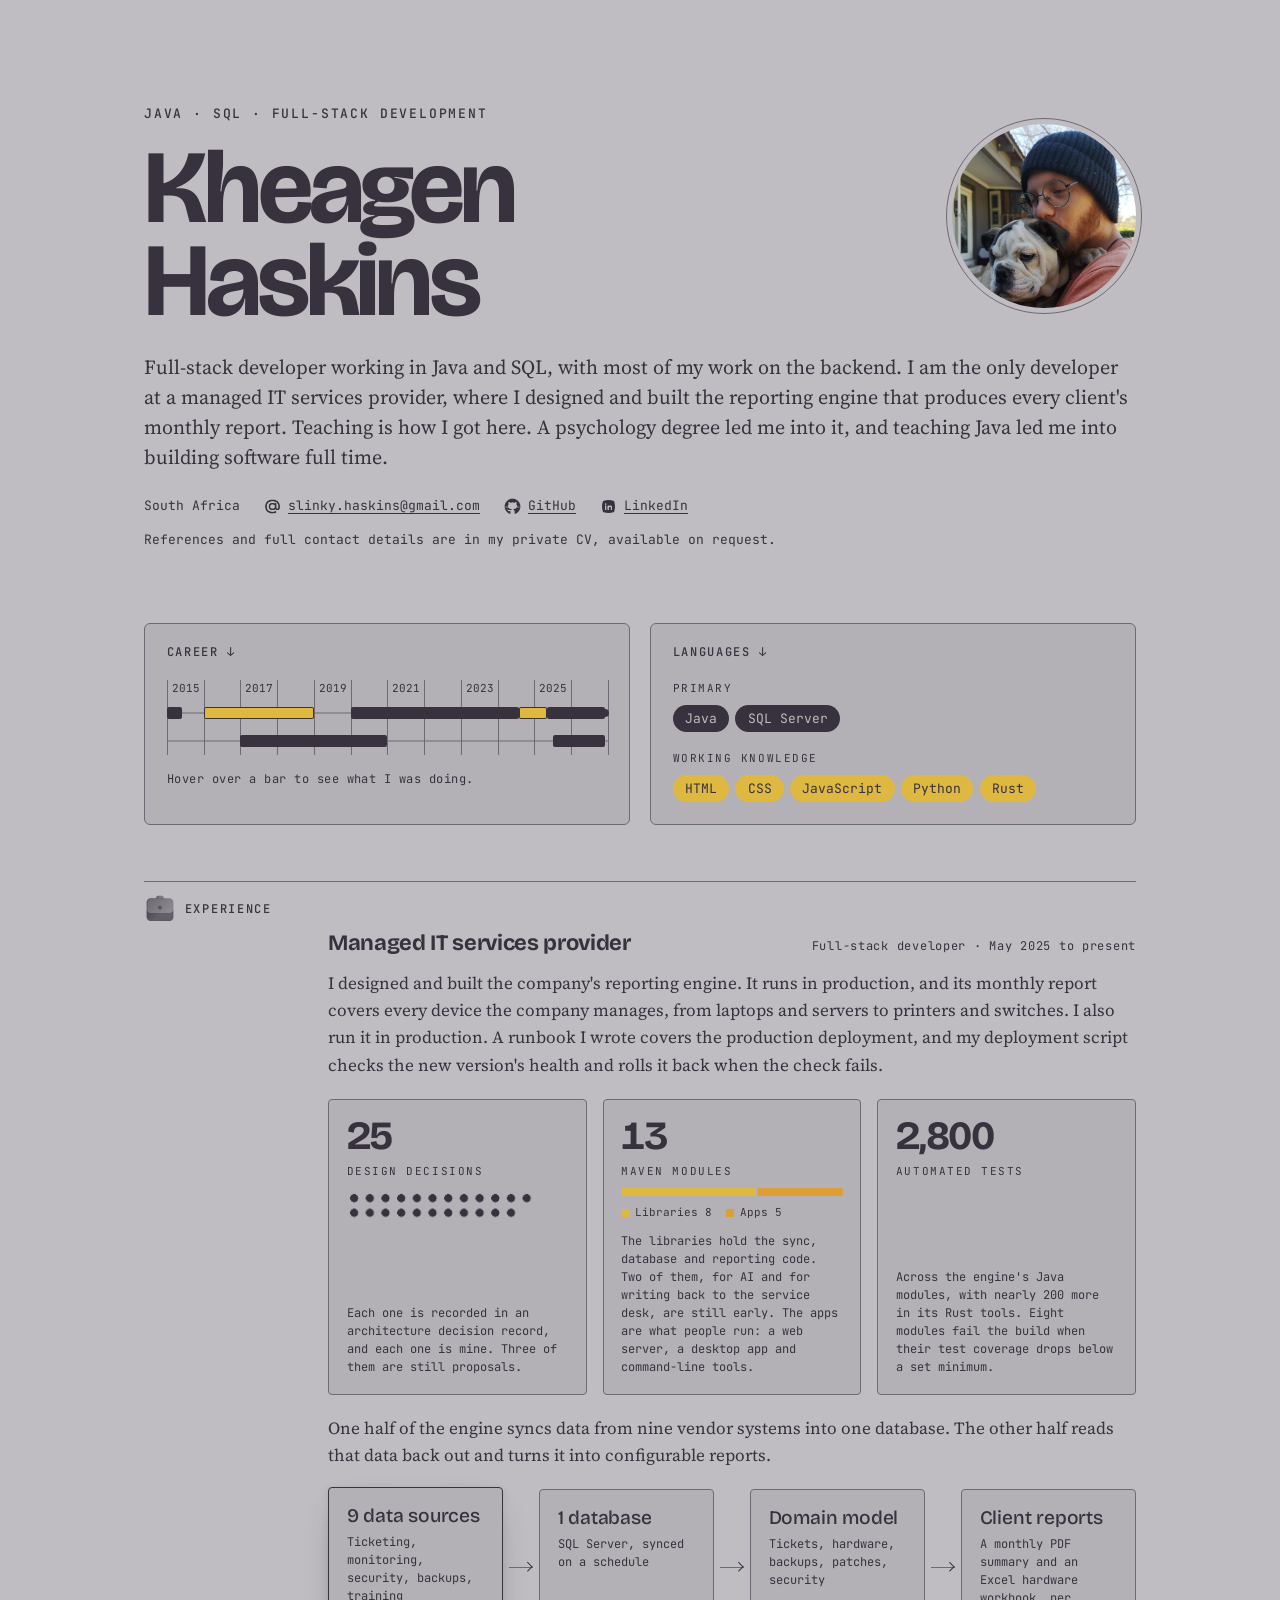
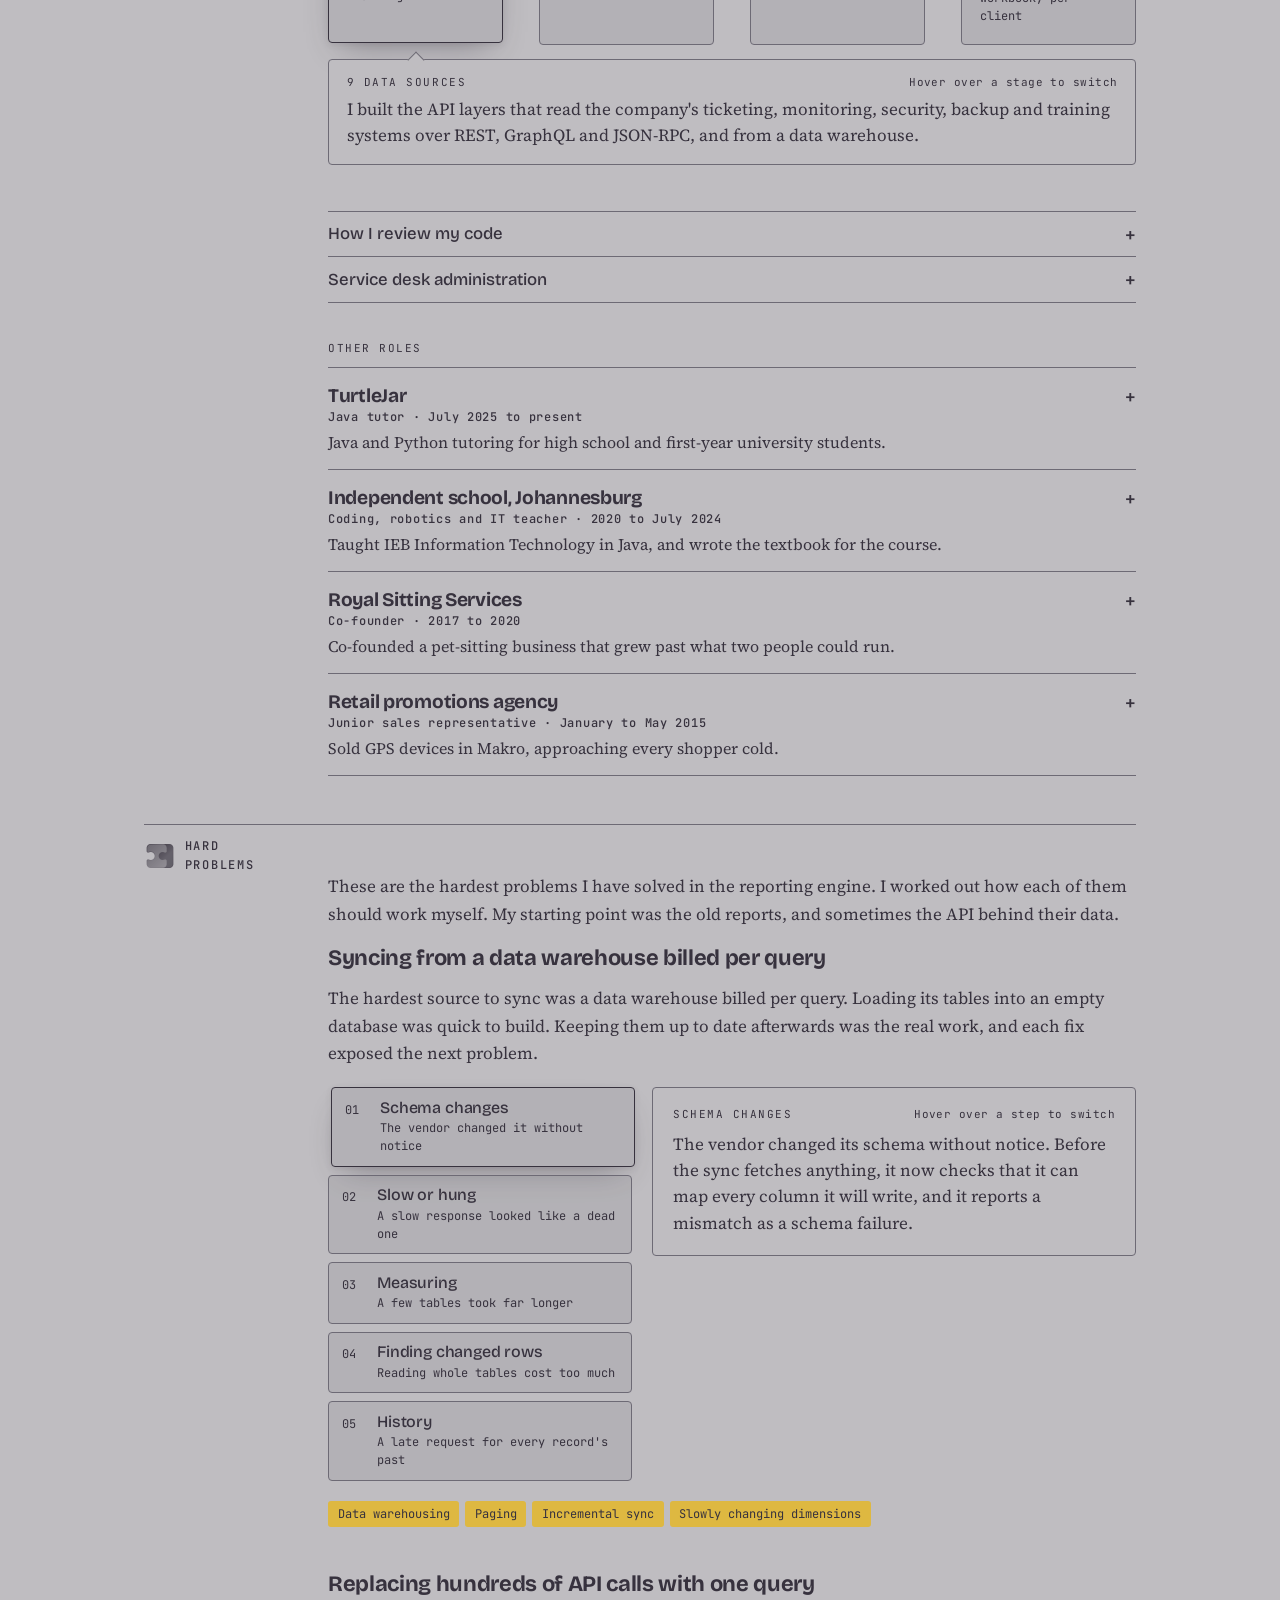
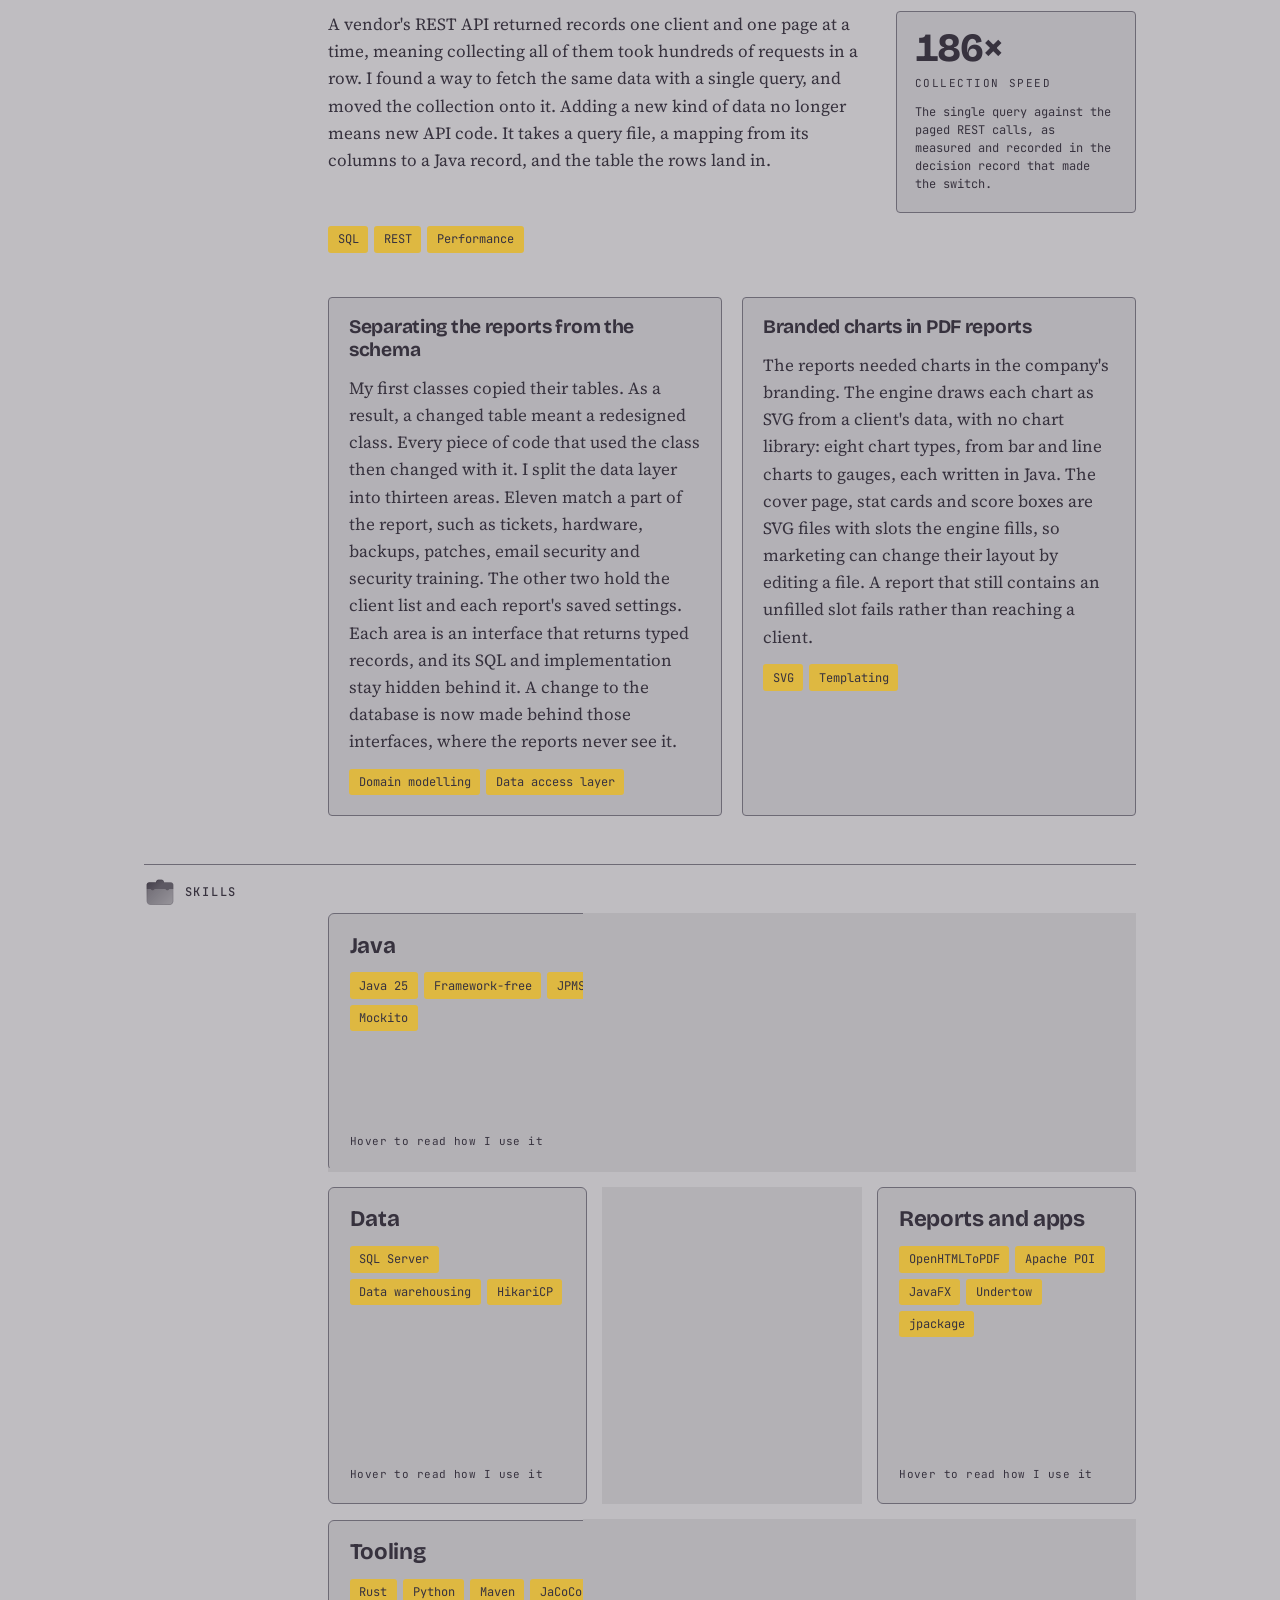
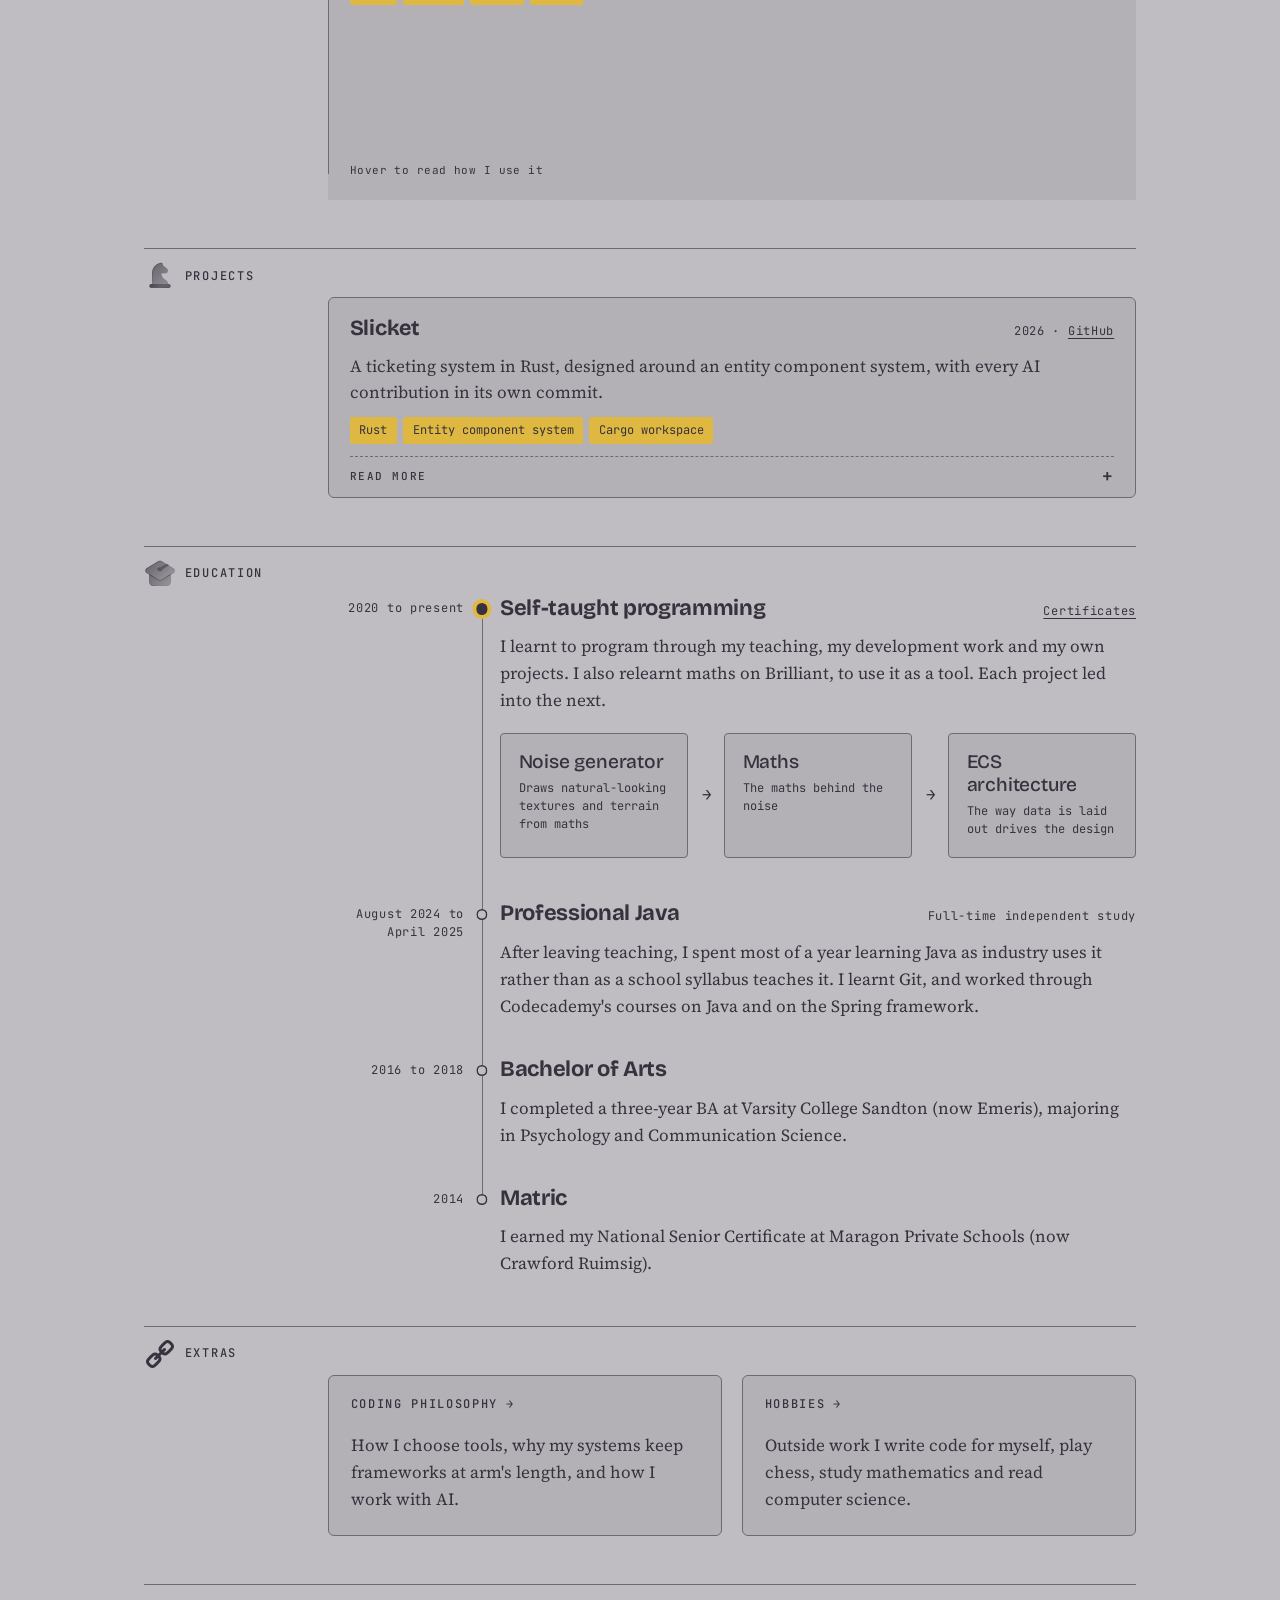
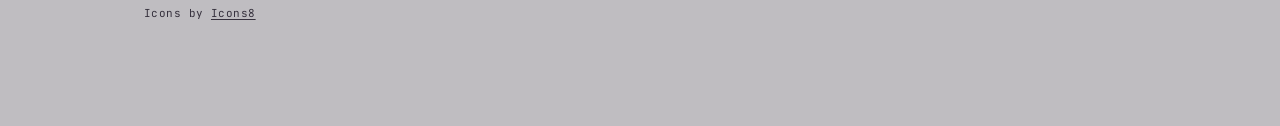
==== commit f051c4cc: "feat: publish the CV" ====
--- a/index.html
+++ b/index.html
@@ -64,68 +64,63 @@
 
         <li class="entry" data-timeline="work">
           <div class="entry-head">
-            <h3>Managed IT services provider, Johannesburg and Durban</h3>
+            <h3>Managed IT services provider</h3>
             <p class="meta"><span class="entry-role">Full-stack developer</span> &middot; <time datetime="2025-05">May 2025</time> to present</p>
           </div>
-          <p>I am the company's only developer. I designed and built its reporting platform, which syncs data from nine vendor systems into one database and turns that data into a monthly report for each of the company's roughly 40 clients.</p>
-          <p class="group-label">Responsibilities</p>
-          <ul class="duties">
-            <li class="duty duty-wide">
-              <span class="duty-name">Full-stack engineer</span>
-              <p class="duty-note">I write all of the code, from the SQL that builds the database to the web server that runs the reports.</p>
-              <ol class="chain" aria-label="Every layer I write, from the database up">
-                <li><span>SQL schema</span></li>
-                <li><span>SQL queries</span></li>
-                <li><span>Java data access</span></li>
-                <li><span>PDF reports</span></li>
-                <li><span>Web server</span></li>
-              </ol>
-            </li>
-            <li class="duty">
-              <span class="duty-name">Database administrator</span>
-              <p class="duty-note">I created the SQL Server database, change it as the platform grows, and keep it healthy.</p>
-            </li>
-            <li class="duty">
-              <span class="duty-name">Tester</span>
-              <p class="duty-note">I write and run every test, and I configured the CI/CD pipeline that runs them.</p>
-            </li>
-            <li class="duty">
-              <span class="duty-name">DevOps</span>
-              <p class="duty-note">I built the pipeline that tests, builds and deploys the platform to our on-premises production server. A runbook I wrote covers recovery by hand.</p>
-            </li>
-          </ul>
-          <p class="group-label">Achievements</p>
+          <p>I designed and built the company's reporting engine. It runs in production, and its monthly report covers every device the company manages, from laptops and servers to printers and switches. I also run it in production. A runbook I wrote covers the production deployment, and my deployment script checks the new version's health and rolls it back when the check fails.</p>
           <dl class="stats">
             <div class="stat">
-              <dt>Developer</dt>
-              <dd class="stat-value">1</dd>
-              <dd class="stat-note">I built a full production data platform by myself, and it produces every client's monthly report.</dd>
+              <dt>Design decisions</dt>
+              <dd class="stat-value">25</dd>
+              <dd class="tally" aria-hidden="true"></dd>
+              <dd class="stat-note">Each one is recorded in an architecture decision record, and each one is mine. Three of them are still proposals.</dd>
             </div>
             <div class="stat">
-              <dt>Report speed</dt>
-              <dd class="stat-value">2&times;</dd>
-              <dd class="compare">
-                <div class="compare-row">
-                  <span class="compare-label">Speed</span>
-                  <span class="compare-bars" aria-hidden="true"><span style="--size: 0.5"></span><span style="--size: 1"></span></span>
+              <dt>Maven modules</dt>
+              <dd class="stat-value">13</dd>
+              <dd class="split">
+                <div class="split-bar" aria-hidden="true">
+                  <span style="--share: 8"></span>
+                  <span style="--share: 5"></span>
                 </div>
-                <div class="compare-row">
-                  <span class="compare-label">Data per report</span>
-                  <span class="compare-bars" aria-hidden="true"><span style="--size: 0.55"></span><span style="--size: 1"></span></span>
-                </div>
-                <ul class="split-legend compare-legend">
-                  <li>Legacy system</li>
-                  <li>My platform</li>
+                <ul class="split-legend">
+                  <li>Libraries 8</li>
+                  <li>Apps 5</li>
                 </ul>
               </dd>
-              <dd class="stat-note">Reports generate roughly twice as fast as on the legacy system, and include almost twice as much data.</dd>
+              <dd class="stat-note">The libraries hold the sync, database and reporting code. Two of them, for AI and for writing back to the service desk, are still early. The apps are what people run: a web server, a desktop app and command-line tools.</dd>
             </div>
             <div class="stat">
-              <dt>Deployment</dt>
-              <dd class="stat-value stat-word">Automated</dd>
-              <dd class="stat-note">Every deploy runs the tests and the build on GitHub first. On the server, it waits for any running sync to finish, then checks the new version's health. A deploy that fails any step rolls itself back, and GitHub emails me the failure.</dd>
+              <dt>Automated tests</dt>
+              <dd class="stat-value">2,800</dd>
+              <dd class="stat-note">Across the engine's Java modules, with nearly 200 more in its Rust tools. Eight modules fail the build when their test coverage drops below a set minimum.</dd>
             </div>
           </dl>
+          <p>One half of the engine syncs data from nine vendor systems into one database. The other half reads that data back out and turns it into configurable reports.</p>
+          <engine-flow>
+            <ol class="flow" aria-label="How the reporting engine works">
+              <li>
+                <span class="flow-name">9 data sources</span>
+                <span class="flow-note">Ticketing, monitoring, security, backups, training</span>
+                <p class="flow-detail">I built the API layers that read the company's ticketing, monitoring, security, backup and training systems over REST, GraphQL and JSON-RPC, and from a data warehouse.</p>
+              </li>
+              <li>
+                <span class="flow-name">1 database</span>
+                <span class="flow-note">SQL Server, synced on a schedule</span>
+                <p class="flow-detail">I designed the schema and administer the SQL Server database.</p>
+              </li>
+              <li>
+                <span class="flow-name">Domain model</span>
+                <span class="flow-note">Tickets, hardware, backups, patches, security</span>
+                <p class="flow-detail">I designed the layer the reports read through. Each area of the business has its own interface, which returns typed records and keeps its SQL out of sight. The reports can only read the database; the sync is the only part that writes to it.</p>
+              </li>
+              <li>
+                <span class="flow-name">Client reports</span>
+                <span class="flow-note">A monthly PDF summary and an Excel hardware workbook, per client</span>
+                <p class="flow-detail">I design the PDF and Excel reports, laying the PDFs out in HTML and CSS. I also built the web page that configures each report.</p>
+              </li>
+            </ol>
+          </engine-flow>
           <div class="folds">
             <details class="fold">
               <summary>How I review my code</summary>
@@ -152,29 +147,14 @@
               <summary>
                 <span class="job-line">
                   <span class="entry-head">
-                    <h3>Tutoring company</h3>
+                    <h3>TurtleJar</h3>
                     <span class="meta"><span class="entry-role">Java tutor</span> &middot; <time datetime="2025-07">July 2025</time> to present</span>
                   </span>
-                  <span class="job-hook">Java, SQL and Python tutoring for high school and university students.</span>
+                  <span class="job-hook">Java and Python tutoring for high school and first-year university students.</span>
                 </span>
               </summary>
               <div class="fold-body">
-                <p>Alongside my development work I tutor students from Grade 10 on the IEB syllabus up to their first years at university. Most of the work is diagnosis. I find the idea a student has actually misunderstood, then explain it in terms they already understand.</p>
-                <p class="group-label">Responsibilities</p>
-                <ul class="duties">
-                  <li class="duty">
-                    <span class="duty-name">Tutor</span>
-                    <p class="duty-note">I explain and teach Java, SQL and Python to students at every level.</p>
-                  </li>
-                </ul>
-                <p class="group-label">Achievements</p>
-                <dl class="stats">
-                  <div class="stat">
-                    <dt>Student work</dt>
-                    <dd class="stat-value stat-word">Exhibited</dd>
-                    <dd class="stat-note">Students I tutor have had their code featured in local school exhibitions.</dd>
-                  </div>
-                </dl>
+                <p>Alongside my development work I tutor Java, both to Grade 10 to 12 students on the IEB syllabus and to university students taking it in their first years. I also teach Python to first years. Most of the work is diagnosis. I find the idea a student has actually misunderstood, then explain it in terms they already understand.</p>
               </div>
             </details>
           </li>
@@ -191,44 +171,9 @@
                 </span>
               </summary>
               <div class="fold-body">
-                <p>I joined in 2020 to teach coding and robotics to primary school children, using LEGO Mindstorms EV3 robots and Swift Playgrounds. From 2021 I also taught IEB Information Technology to Grades 10 to 12, a syllabus taught in Java. I wrote a textbook for the course and coached matric students through their final-year projects.</p>
-                <p class="group-label">Responsibilities</p>
-                <ul class="duties">
-                  <li class="duty duty-wide">
-                    <span class="duty-name">Curriculum designer</span>
-                    <p class="duty-note">When Covid moved lessons online, I wrote the school's coding and robotics syllabus from scratch, and the school kept it after Covid ended. Other schools later added coding and robotics, but this syllabus was ours alone. By Grade 9, students had published their own CV website.</p>
-                    <ol class="chain" aria-label="What students learnt as they moved up the grades">
-                      <li><span>Grade 3: binary</span></li>
-                      <li><span>Grade 4: HTML</span></li>
-                      <li><span>Grade 9: a live CV in HTML, CSS and JavaScript</span></li>
-                    </ol>
-                  </li>
-                  <li class="duty">
-                    <span class="duty-name">Examiner</span>
-                    <p class="duty-note">I set every test and exam I gave. Senior IT teachers moderated each paper, round after round, until they found nothing left to fix.</p>
-                  </li>
-                  <li class="duty">
-                    <span class="duty-name">Moderator</span>
-                    <p class="duty-note">I moderated many other IT teachers' exams, as well as the school's own Computer Applications Technology (CAT) exams.</p>
-                  </li>
-                  <li class="duty">
-                    <span class="duty-name">Remedial educator</span>
-                    <p class="duty-note">I taught coding successfully to students with a range of disabilities, including cerebral palsy and autism.</p>
-                  </li>
-                </ul>
-                <p class="group-label">Achievements</p>
-                <dl class="stats">
-                  <div class="stat">
-                    <dt>IT average</dt>
-                    <dd class="stat-value">+20%</dd>
-                    <dd class="stat-note">I raised the average percentage for IT by over 20%.</dd>
-                  </div>
-                  <div class="stat">
-                    <dt>Youngest coders</dt>
-                    <dd class="stat-value stat-word">Grade 3</dd>
-                    <dd class="stat-note">My syllabus taught binary to Grade 3s and HTML to Grade 4s, and both age groups did well.</dd>
-                  </div>
-                </dl>
+                <p>From 2021 I taught IEB Information Technology to Grades 10 to 12, a syllabus taught in Java. I wrote a textbook for the course and coached matric students through their final-year projects, which meant explaining design, debugging and program structure to people meeting them for the first time.</p>
+                <p>I set every test and exam I gave. The IEB requires each paper to be moderated, so mine went to senior IT teachers and came back with corrections to the code, the wording and the difficulty, round after round until they found nothing left to fix. I moderated other teachers' papers in the same way.</p>
+                <p>I joined as a coding and robotics teacher for primary school children, using LEGO Mindstorms EV3 robots and Swift Playgrounds. When Covid moved lessons online, I taught myself web development and taught HTML and CSS to Grade 4s.</p>
               </div>
             </details>
           </li>
@@ -262,14 +207,7 @@
                 </span>
               </summary>
               <div class="fold-body">
-                <p class="group-label">Responsibilities</p>
-                <ul class="duties">
-                  <li class="duty">
-                    <span class="duty-name">Sales</span>
-                    <p class="duty-note">I sold TomTom GPS devices to shoppers in Makro, a large retail chain, approaching each person cold.</p>
-                  </li>
-                </ul>
-                <p>The job built my confidence in talking to strangers and persuading them.</p>
+                <p>I sold TomTom GPS devices to shoppers in Makro, a large retail chain, approaching each person cold. The job built my confidence in talking to strangers and persuading them.</p>
               </div>
             </details>
           </li>
--- a/styles.css
+++ b/styles.css
@@ -527,118 +527,6 @@
     border-radius: 1px;
   }
 
-  /* A stat value given as a word rather than a figure, set smaller so it fits a narrow tile. */
-  .stat-value.stat-word {
-    font-size: clamp(1.5rem, 3vw, 1.85rem);
-    line-height: 1.1;
-    letter-spacing: -0.02em;
-  }
-
-  /* Compare bars: one row per measure, with the legacy system's bar above the new one's. */
-  .compare {
-    display: grid;
-    gap: 0.55rem;
-    margin-top: 0.2rem;
-  }
-
-  .compare-row {
-    display: grid;
-    gap: 0.25rem;
-  }
-
-  .compare-label {
-    font-family: var(--mono);
-    font-size: 0.6875rem;
-    color: var(--ink);
-  }
-
-  .compare-bars {
-    display: grid;
-    gap: 2px;
-  }
-
-  .compare-bars span {
-    width: calc(var(--size) * 100%);
-    height: 0.45rem;
-    border-radius: 2px;
-  }
-
-  .compare-bars span:nth-child(1),
-  .compare-legend li:nth-child(1)::before { background: var(--line); }
-
-  .compare-bars span:nth-child(2),
-  .compare-legend li:nth-child(2)::before { background: var(--gold); }
-
-  /* Responsibilities: one card per role a job asked of me, with the role's name over what it covers. */
-  .duties {
-    list-style: none;
-    margin: 0.2rem 0 0.4rem;
-    padding: 0;
-    display: grid;
-    grid-template-columns: repeat(auto-fit, minmax(13rem, 1fr));
-    gap: 1rem;
-  }
-
-  .duty {
-    display: grid;
-    align-content: start;
-    gap: 0.4rem;
-    padding: 1rem 1.1rem 1.15rem;
-    border: 1px solid var(--line);
-    border-top: 2px solid var(--accent);
-    border-radius: 4px;
-    background: var(--surface);
-  }
-
-  .duty-wide { grid-column: 1 / -1; }
-
-  .duty-name {
-    font-family: var(--display);
-    font-weight: 500;
-    font-size: 1.2rem;
-    line-height: 1.2;
-    letter-spacing: -0.01em;
-    color: var(--strong);
-  }
-
-  .duty-note {
-    font-size: 0.95rem;
-    line-height: 1.5;
-  }
-
-  /* A chain lays out steps as tags joined by arrows, wrapping onto a new line where it runs out of room. */
-  .chain {
-    list-style: none;
-    margin: 0.35rem 0 0;
-    padding: 0;
-    display: flex;
-    flex-wrap: wrap;
-    align-items: center;
-    row-gap: 0.4rem;
-  }
-
-  .chain li {
-    display: inline-flex;
-    align-items: center;
-  }
-
-  .chain li + li::before {
-    content: "\2192";
-    content: "\2192" / "";
-    margin-inline: 0.45rem;
-    font-family: var(--mono);
-    color: var(--accent);
-  }
-
-  .chain span {
-    padding: 0.45rem 0.6rem;
-    border-radius: 3px;
-    background: var(--accent-soft);
-    font-family: var(--mono);
-    font-size: 0.75rem;
-    line-height: 1;
-  }
-
   /* Projects: cards with a one-line hook and the full description in a fold. */
   .projects {
     list-style: none;
@@ -1265,7 +1153,7 @@
     .masthead { padding-bottom: 8mm; }
     h1 { font-size: 36pt; }
     .section { --section-pad: 6mm; grid-template-columns: 28mm minmax(0, 1fr); }
-    .flow, .points li, .tags, .stat, .duty, .fold, .project { break-inside: avoid; }
+    .flow, .points li, .tags, .stat, .fold, .project { break-inside: avoid; }
     .entry-head { break-after: avoid; }
     .skill { break-inside: avoid; }
     .skill-inner { display: block; transform: none !important; }
@@ -1273,7 +1161,7 @@
     .skill-back { margin-top: 0.5rem; transform: none; }
     .skill-hint, .skill-label { display: none; }
     .fold summary::after { display: none; }
-    .flow li, .tags li, .stat, .tally, .duty, .chain span, .compare-bars span, .compare-legend li::before, .edu-item::before, .edu-item::after, .split-bar span, .split-legend li::before,.points li::before, .section > h2::before, .hobby-icon, .contact a::before { -webkit-print-color-adjust: exact; print-color-adjust: exact; }
+    .flow li, .tags li, .stat, .tally, .edu-item::before, .edu-item::after, .split-bar span, .split-legend li::before,.points li::before, .section > h2::before, .hobby-icon, .contact a::before { -webkit-print-color-adjust: exact; print-color-adjust: exact; }
     a { text-decoration: none; }
     .summary { display: none; }
     a[data-print]::after { content: " (" attr(data-print) ")"; color: var(--muted); }
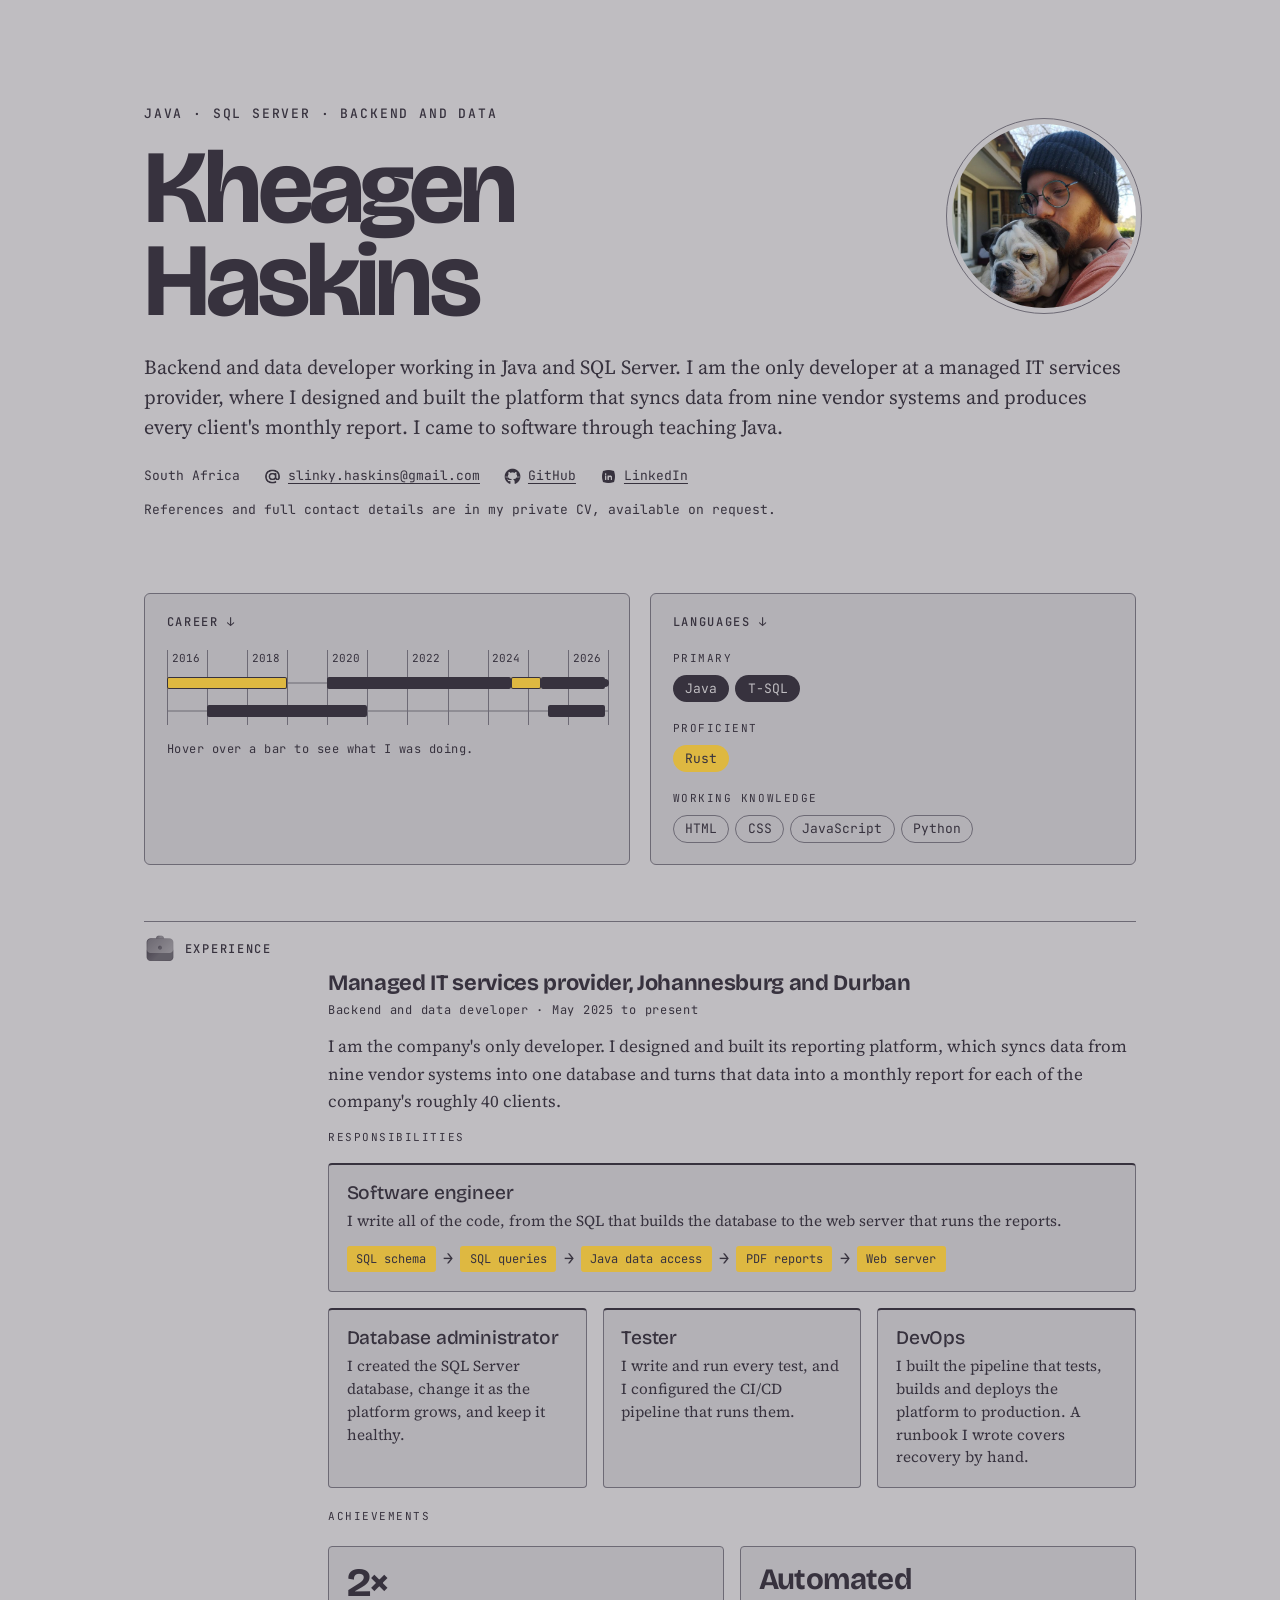
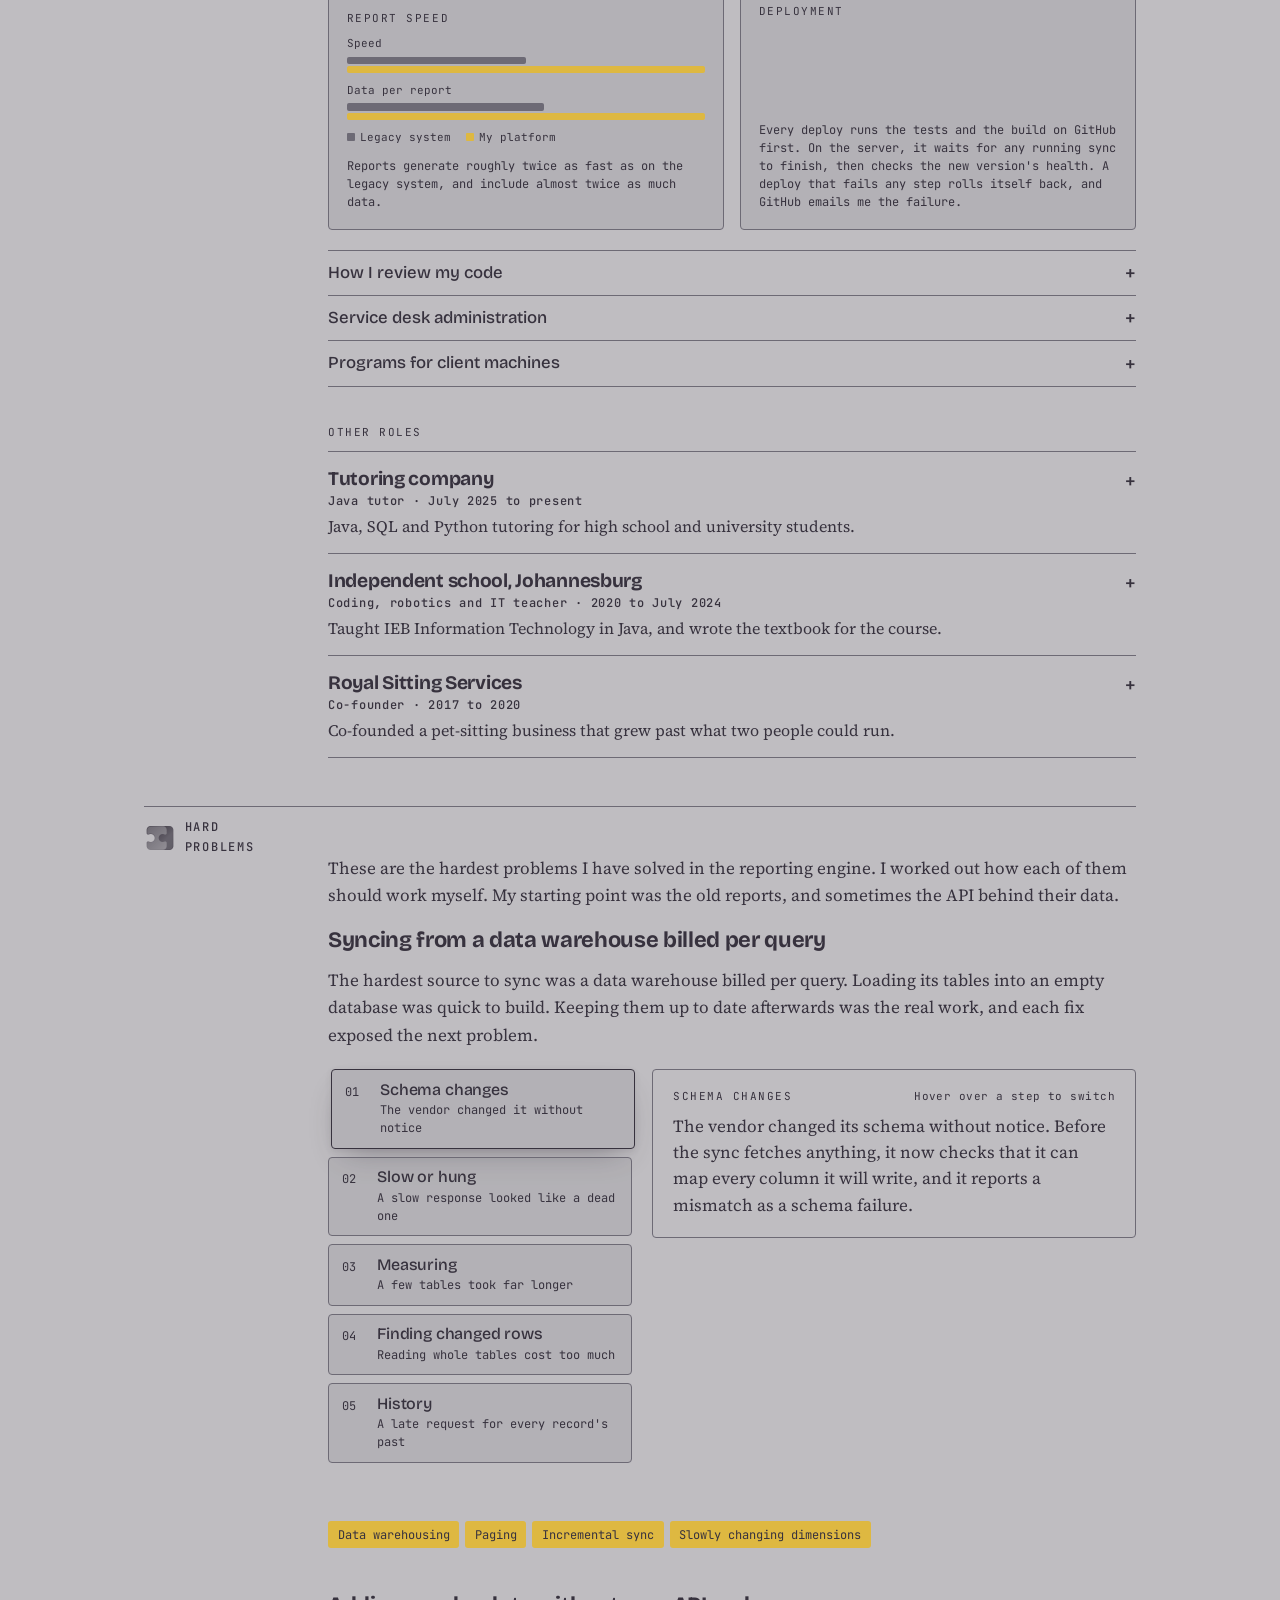
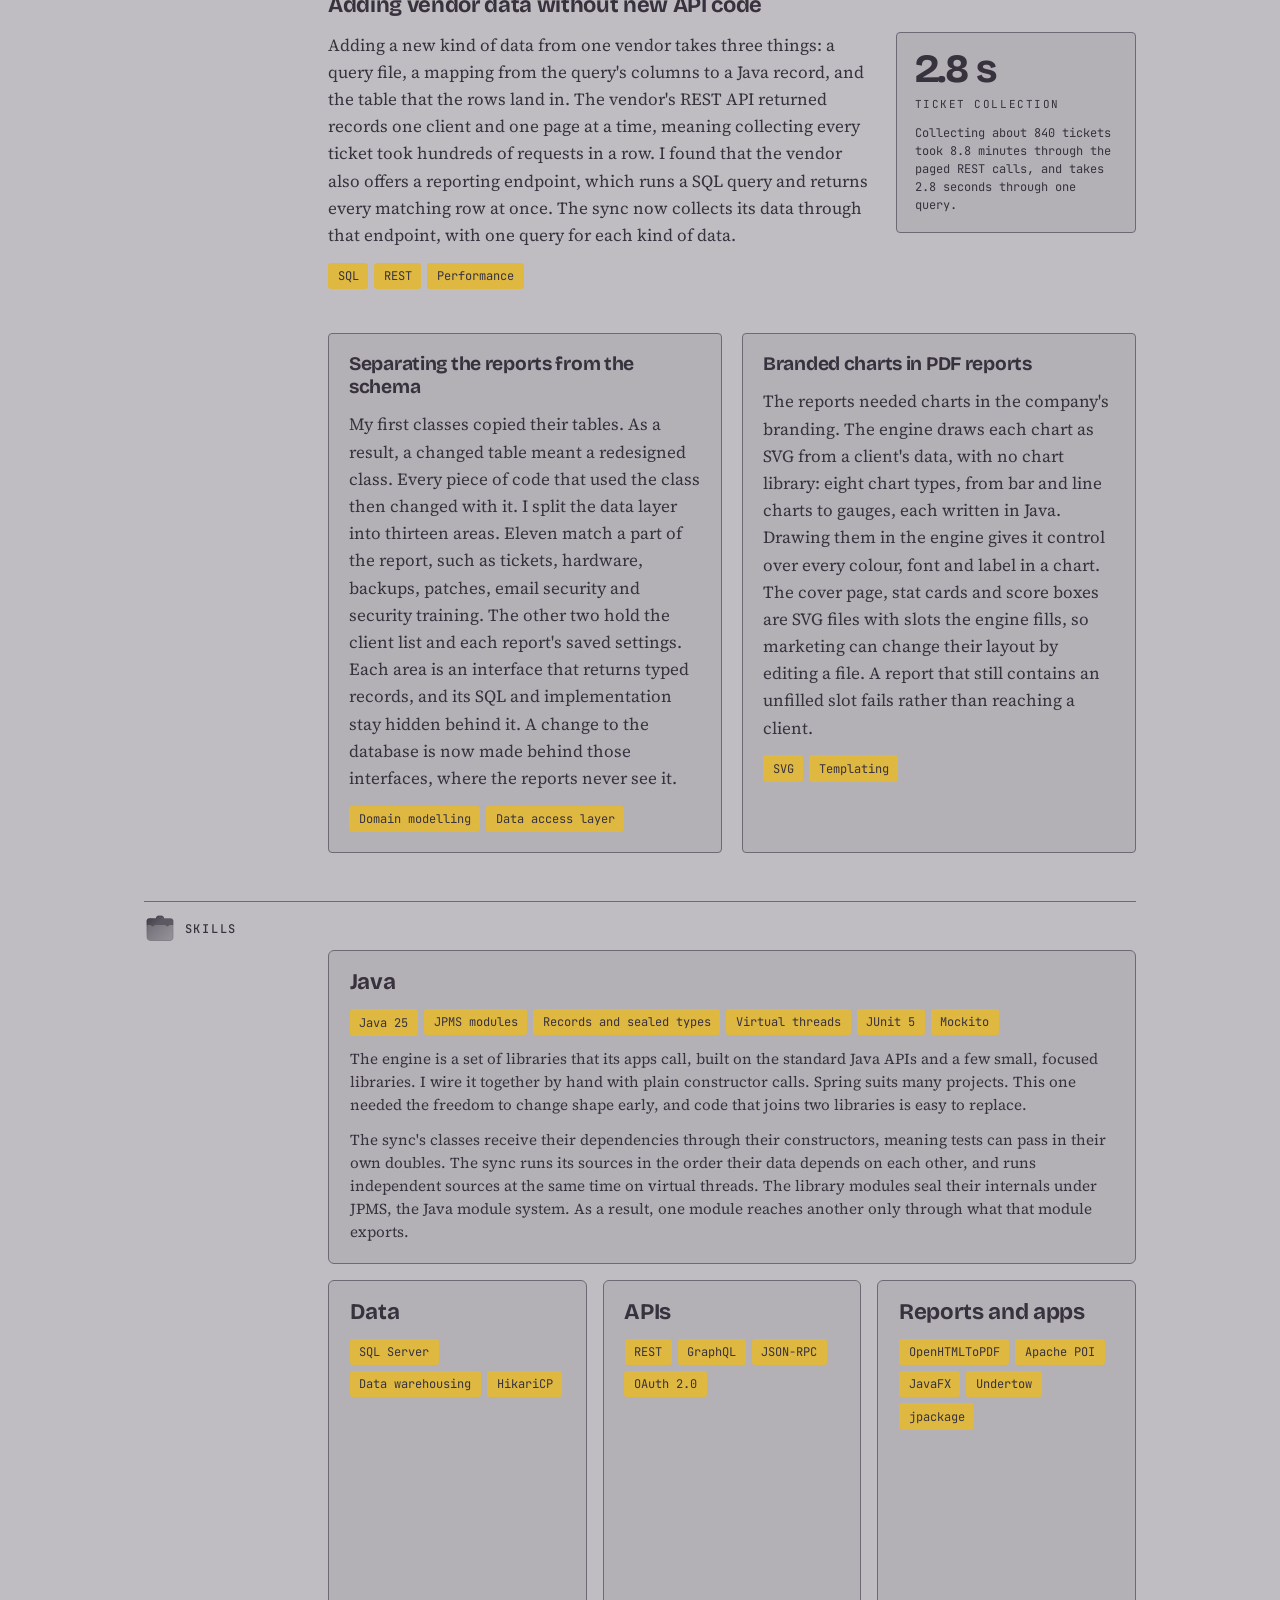
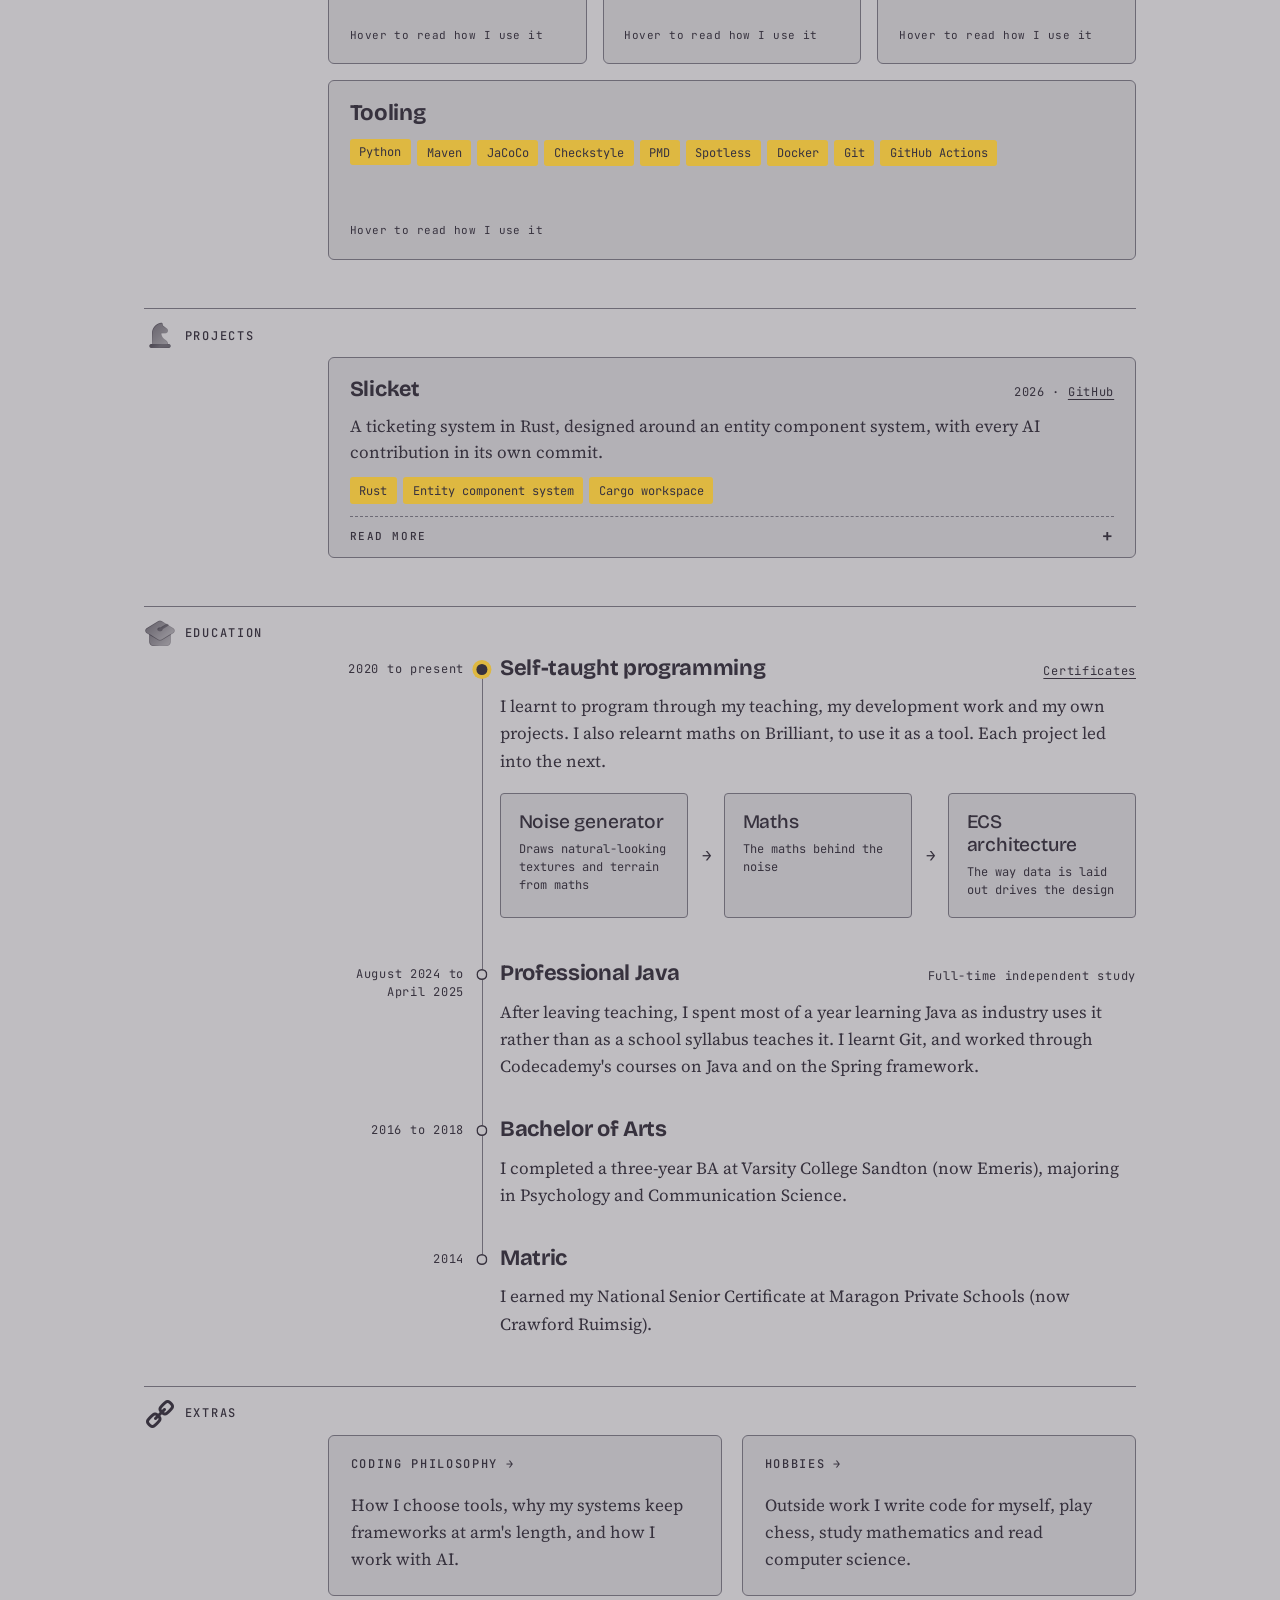
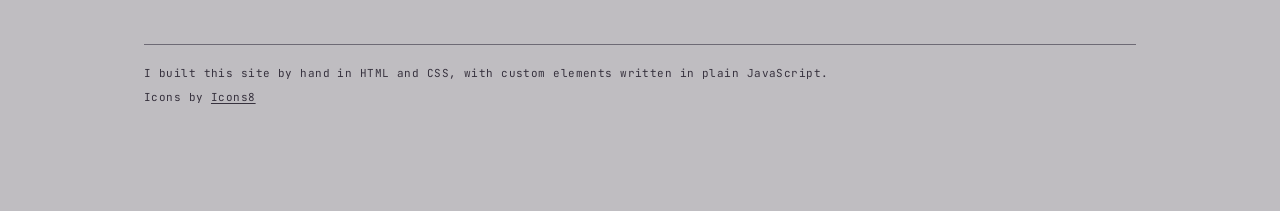
==== commit f9a666db: "feat: publish the CV" ====
--- a/index.html
+++ b/index.html
@@ -4,7 +4,7 @@
 <meta charset="utf-8">
 <meta name="viewport" content="width=device-width, initial-scale=1, viewport-fit=cover">
 <title>Kheagen Haskins</title>
-<meta name="description" content="CV of Kheagen Haskins, software developer.">
+<meta name="description" content="CV of Kheagen Haskins, backend and data developer working in Java and SQL Server.">
 <link rel="preconnect" href="https://fonts.googleapis.com">
 <link rel="preconnect" href="https://fonts.gstatic.com" crossorigin>
 <link rel="stylesheet" href="https://fonts.googleapis.com/css2?family=Bricolage+Grotesque:opsz,wght@12..96,500;12..96,700&family=JetBrains+Mono:wght@400;500&family=Source+Serif+4:opsz,wght@8..60,400;8..60,600&display=swap">
@@ -19,12 +19,12 @@
 
   <header class="masthead">
     <div class="masthead-name">
-      <p class="role">Java &middot; SQL &middot; Full-stack development</p>
+      <p class="role">Java &middot; SQL Server &middot; Backend and data</p>
       <h1><span>Kheagen</span> <span>Haskins</span></h1>
     </div>
     <img class="portrait" src="images/portrait.jpg" alt="Kheagen Haskins holding a bulldog puppy" width="600" height="600">
     <div class="masthead-intro">
-      <p class="lede">Full-stack developer working in Java and SQL, with most of my work on the backend. I am the only developer at a managed IT services provider, where I designed and built the reporting engine that produces every client's monthly report. Teaching is how I got here. A psychology degree led me into it, and teaching Java led me into building software full time.</p>
+      <p class="lede">Backend and data developer working in Java and SQL Server. I am the only developer at a managed IT services provider, where I designed and built the platform that syncs data from nine vendor systems and produces every client's monthly report. I came to software through teaching Java.</p>
       <ul class="contact">
         <li>South Africa</li>
         <li><a class="contact-email" href="mailto:slinky.haskins@gmail.com"><span>slinky.haskins@gmail.com</span></a></li>
@@ -46,11 +46,15 @@
         <dl>
           <div>
             <dt>Primary</dt>
-            <dd>Java, SQL Server</dd>
+            <dd>Java, T-SQL</dd>
+          </div>
+          <div>
+            <dt>Proficient</dt>
+            <dd>Rust</dd>
           </div>
           <div>
             <dt>Working knowledge</dt>
-            <dd>HTML, CSS, JavaScript, Python, Rust</dd>
+            <dd>HTML, CSS, JavaScript, Python</dd>
           </div>
         </dl>
       </skill-bands>
@@ -64,68 +68,68 @@
 
         <li class="entry" data-timeline="work">
           <div class="entry-head">
-            <h3>Managed IT services provider</h3>
-            <p class="meta"><span class="entry-role">Full-stack developer</span> &middot; <time datetime="2025-05">May 2025</time> to present</p>
-          </div>
-          <p>I designed and built the company's reporting engine. It runs in production, and its monthly report covers every device the company manages, from laptops and servers to printers and switches. I also run it in production. A runbook I wrote covers the production deployment, and my deployment script checks the new version's health and rolls it back when the check fails.</p>
+            <h3>Managed IT services provider, Johannesburg and Durban</h3>
+            <p class="meta"><span class="entry-role">Backend and data developer</span> &middot; <time datetime="2025-05">May 2025</time> to present</p>
+          </div>
+          <p>I am the company's only developer. I designed and built its reporting platform, which syncs data from nine vendor systems into one database and turns that data into a monthly report for each of the company's roughly 40 clients.</p>
+          <p class="group-label">Responsibilities</p>
+          <ul class="duties">
+            <li class="duty duty-wide">
+              <span class="duty-name">Software engineer</span>
+              <p class="duty-note">I write all of the code, from the SQL that builds the database to the web server that runs the reports.</p>
+              <ol class="chain" aria-label="Every layer I write, from the database up">
+                <li><span>SQL schema</span></li>
+                <li><span>SQL queries</span></li>
+                <li><span>Java data access</span></li>
+                <li><span>PDF reports</span></li>
+                <li><span>Web server</span></li>
+              </ol>
+            </li>
+            <li class="duty">
+              <span class="duty-name">Database administrator</span>
+              <p class="duty-note">I created the SQL Server database, change it as the platform grows, and keep it healthy.</p>
+            </li>
+            <li class="duty">
+              <span class="duty-name">Tester</span>
+              <p class="duty-note">I write and run every test, and I configured the CI/CD pipeline that runs them.</p>
+            </li>
+            <li class="duty">
+              <span class="duty-name">DevOps</span>
+              <p class="duty-note">I built the pipeline that tests, builds and deploys the platform to production. A runbook I wrote covers recovery by hand.</p>
+            </li>
+          </ul>
+          <p class="group-label">Achievements</p>
           <dl class="stats">
             <div class="stat">
-              <dt>Design decisions</dt>
-              <dd class="stat-value">25</dd>
-              <dd class="tally" aria-hidden="true"></dd>
-              <dd class="stat-note">Each one is recorded in an architecture decision record, and each one is mine. Three of them are still proposals.</dd>
-            </div>
-            <div class="stat">
-              <dt>Maven modules</dt>
-              <dd class="stat-value">13</dd>
-              <dd class="split">
-                <div class="split-bar" aria-hidden="true">
-                  <span style="--share: 8"></span>
-                  <span style="--share: 5"></span>
+              <dt>Report speed</dt>
+              <dd class="stat-value">2&times;</dd>
+              <dd class="compare">
+                <div class="compare-row">
+                  <span class="compare-label">Speed</span>
+                  <span class="compare-bars" aria-hidden="true"><span style="--size: 0.5"></span><span style="--size: 1"></span></span>
                 </div>
-                <ul class="split-legend">
-                  <li>Libraries 8</li>
-                  <li>Apps 5</li>
+                <div class="compare-row">
+                  <span class="compare-label">Data per report</span>
+                  <span class="compare-bars" aria-hidden="true"><span style="--size: 0.55"></span><span style="--size: 1"></span></span>
+                </div>
+                <ul class="split-legend compare-legend">
+                  <li>Legacy system</li>
+                  <li>My platform</li>
                 </ul>
               </dd>
-              <dd class="stat-note">The libraries hold the sync, database and reporting code. Two of them, for AI and for writing back to the service desk, are still early. The apps are what people run: a web server, a desktop app and command-line tools.</dd>
+              <dd class="stat-note">Reports generate roughly twice as fast as on the legacy system, and include almost twice as much data.</dd>
             </div>
             <div class="stat">
-              <dt>Automated tests</dt>
-              <dd class="stat-value">2,800</dd>
-              <dd class="stat-note">Across the engine's Java modules, with nearly 200 more in its Rust tools. Eight modules fail the build when their test coverage drops below a set minimum.</dd>
+              <dt>Deployment</dt>
+              <dd class="stat-value stat-word">Automated</dd>
+              <dd class="stat-note">Every deploy runs the tests and the build on GitHub first. On the server, it waits for any running sync to finish, then checks the new version's health. A deploy that fails any step rolls itself back, and GitHub emails me the failure.</dd>
             </div>
           </dl>
-          <p>One half of the engine syncs data from nine vendor systems into one database. The other half reads that data back out and turns it into configurable reports.</p>
-          <engine-flow>
-            <ol class="flow" aria-label="How the reporting engine works">
-              <li>
-                <span class="flow-name">9 data sources</span>
-                <span class="flow-note">Ticketing, monitoring, security, backups, training</span>
-                <p class="flow-detail">I built the API layers that read the company's ticketing, monitoring, security, backup and training systems over REST, GraphQL and JSON-RPC, and from a data warehouse.</p>
-              </li>
-              <li>
-                <span class="flow-name">1 database</span>
-                <span class="flow-note">SQL Server, synced on a schedule</span>
-                <p class="flow-detail">I designed the schema and administer the SQL Server database.</p>
-              </li>
-              <li>
-                <span class="flow-name">Domain model</span>
-                <span class="flow-note">Tickets, hardware, backups, patches, security</span>
-                <p class="flow-detail">I designed the layer the reports read through. Each area of the business has its own interface, which returns typed records and keeps its SQL out of sight. The reports can only read the database; the sync is the only part that writes to it.</p>
-              </li>
-              <li>
-                <span class="flow-name">Client reports</span>
-                <span class="flow-note">A monthly PDF summary and an Excel hardware workbook, per client</span>
-                <p class="flow-detail">I design the PDF and Excel reports, laying the PDFs out in HTML and CSS. I also built the web page that configures each report.</p>
-              </li>
-            </ol>
-          </engine-flow>
           <div class="folds">
             <details class="fold">
               <summary>How I review my code</summary>
               <div class="fold-body">
-                <p>As the company's sole developer, I review all of my own code. My experience of peer review comes from teaching, where senior teachers moderated my exam papers and I moderated theirs. At work, I run layered AI audits, each covering one concern: correctness, conventions, documentation or test coverage. I repeat them until the findings turn trivial. They catch real mistakes, but a senior engineer sees what they miss, which is why working with experienced developers is a large part of what I want next.</p>
+                <p>As the company's sole developer, I review all of my own code. My experience of peer review comes from teaching, where senior teachers moderated my exam papers and I moderated theirs. At work, I run layered AI audits, each covering one concern: correctness, conventions, documentation or test coverage. I repeat them until the findings turn trivial. They catch real mistakes, but a senior engineer sees what they miss.</p>
               </div>
             </details>
             <details class="fold">
@@ -134,6 +138,21 @@
                 <p>Alongside the engine, I am the system administrator for the company's service desk system. I configure its ticket types and workflows, and take on the occasional ticket that needs a developer.</p>
               </div>
             </details>
+            <details class="fold">
+              <summary>Programs for client machines</summary>
+              <div class="fold-body">
+                <p>I wrote two programs in Rust that the company installs on its clients' machines through its remote management tool.</p>
+                <p>The first asks Windows users to restart once an update is waiting, in place of the generic Windows prompt. The management tool starts it under the SYSTEM account, in a background session that the user cannot see. The program therefore finds the user at the physical screen, and starts a second copy of itself on that user's desktop through the Win32 API. The prompt waits while the user is presenting, and lets them postpone the restart. Each outcome goes into the registry and the exit code, where the management tool reads it. A release build is one <code>.exe</code> that runs on Windows 10 and 11 with nothing else installed.</p>
+                <p>The second is a macOS menu bar icon that opens the company's self-service portal. GitHub Actions builds its installer on a Mac runner, for both Apple Silicon and Intel. The installer sets the icon to start at every login. An uninstall script also reports when the management tool has put the icon back. Its repository is public, and my private CV links to it.</p>
+                <ul class="tags">
+                  <li>Rust</li>
+                  <li>Win32 API</li>
+                  <li>Slint</li>
+                  <li>macOS</li>
+                  <li>GitHub Actions</li>
+                </ul>
+              </div>
+            </details>
           </div>
         </li>
 
@@ -147,14 +166,21 @@
               <summary>
                 <span class="job-line">
                   <span class="entry-head">
-                    <h3>TurtleJar</h3>
+                    <h3>Tutoring company</h3>
                     <span class="meta"><span class="entry-role">Java tutor</span> &middot; <time datetime="2025-07">July 2025</time> to present</span>
                   </span>
-                  <span class="job-hook">Java and Python tutoring for high school and first-year university students.</span>
+                  <span class="job-hook">Java, SQL and Python tutoring for high school and university students.</span>
                 </span>
               </summary>
               <div class="fold-body">
-                <p>Alongside my development work I tutor Java, both to Grade 10 to 12 students on the IEB syllabus and to university students taking it in their first years. I also teach Python to first years. Most of the work is diagnosis. I find the idea a student has actually misunderstood, then explain it in terms they already understand.</p>
+                <p>Alongside my development work I tutor students from Grade 10 on the IEB syllabus up to their first years at university. Most of the work is diagnosis. I find the idea a student has actually misunderstood, then explain it in terms they already understand.</p>
+                <p class="group-label">Responsibilities</p>
+                <ul class="duties">
+                  <li class="duty">
+                    <span class="duty-name">Tutor</span>
+                    <p class="duty-note">I explain and teach Java, SQL and Python to students at every level.</p>
+                  </li>
+                </ul>
               </div>
             </details>
           </li>
@@ -171,9 +197,39 @@
                 </span>
               </summary>
               <div class="fold-body">
-                <p>From 2021 I taught IEB Information Technology to Grades 10 to 12, a syllabus taught in Java. I wrote a textbook for the course and coached matric students through their final-year projects, which meant explaining design, debugging and program structure to people meeting them for the first time.</p>
-                <p>I set every test and exam I gave. The IEB requires each paper to be moderated, so mine went to senior IT teachers and came back with corrections to the code, the wording and the difficulty, round after round until they found nothing left to fix. I moderated other teachers' papers in the same way.</p>
-                <p>I joined as a coding and robotics teacher for primary school children, using LEGO Mindstorms EV3 robots and Swift Playgrounds. When Covid moved lessons online, I taught myself web development and taught HTML and CSS to Grade 4s.</p>
+                <p>I joined in 2020 to teach coding and robotics to primary school children, using LEGO Mindstorms EV3 robots and Swift Playgrounds. From 2021 I also taught IEB Information Technology to Grades 10 to 12, a syllabus taught in Java. I wrote a textbook for the course and coached matric students through their final-year projects.</p>
+                <p class="group-label">Responsibilities</p>
+                <ul class="duties">
+                  <li class="duty duty-wide">
+                    <span class="duty-name">Curriculum designer</span>
+                    <p class="duty-note">When Covid moved lessons online, I wrote the school's coding and robotics syllabus from scratch, and the school kept it after Covid ended. By Grade 9, students had published their own CV website.</p>
+                    <ol class="chain" aria-label="What students learnt as they moved up the grades">
+                      <li><span>Grade 3: binary</span></li>
+                      <li><span>Grade 4: HTML</span></li>
+                      <li><span>Grade 9: a live CV in HTML, CSS and JavaScript</span></li>
+                    </ol>
+                  </li>
+                  <li class="duty">
+                    <span class="duty-name">Examiner</span>
+                    <p class="duty-note">I set every test and exam I gave. Senior IT teachers moderated each paper, round after round, until they found nothing left to fix.</p>
+                  </li>
+                  <li class="duty">
+                    <span class="duty-name">Moderator</span>
+                    <p class="duty-note">I moderated many other IT teachers' exams, as well as the school's own Computer Applications Technology (CAT) exams.</p>
+                  </li>
+                  <li class="duty">
+                    <span class="duty-name">Remedial educator</span>
+                    <p class="duty-note">I taught coding successfully to students with a range of disabilities, including cerebral palsy and autism.</p>
+                  </li>
+                </ul>
+                <p class="group-label">Achievements</p>
+                <dl class="stats">
+                  <div class="stat">
+                    <dt>IT average</dt>
+                    <dd class="stat-value">+20%</dd>
+                    <dd class="stat-note">I raised the average percentage for IT by over 20%.</dd>
+                  </div>
+                </dl>
               </div>
             </details>
           </li>
@@ -195,23 +251,6 @@
             </details>
           </li>
 
-          <li data-timeline="work">
-            <details class="fold job">
-              <summary>
-                <span class="job-line">
-                  <span class="entry-head">
-                    <h3>Retail promotions agency</h3>
-                    <span class="meta"><span class="entry-role">Junior sales representative</span> &middot; <time datetime="2015-01">January</time> to <time datetime="2015-05">May 2015</time></span>
-                  </span>
-                  <span class="job-hook">Sold GPS devices in Makro, approaching every shopper cold.</span>
-                </span>
-              </summary>
-              <div class="fold-body">
-                <p>I sold TomTom GPS devices to shoppers in Makro, a large retail chain, approaching each person cold. The job built my confidence in talking to strangers and persuading them.</p>
-              </div>
-            </details>
-          </li>
-
         </ol>
       </div>
     </div>
@@ -238,7 +277,7 @@
               <li>
                 <span class="flow-name">Slow or hung</span>
                 <span class="flow-note">A slow response looked like a dead one</span>
-                <p class="flow-detail">Syncs began to hang, and nothing could tell a slow response from a dead one. I moved to reading 50,000 rows a page, with a time limit on each page, and a stalled page is retried on a fresh connection. Paging then raised the questions every sync has to answer, such as what to roll back when the sixth page fails, and what to do with half a page.</p>
+                <p class="flow-detail">Syncs began to hang, and nothing could tell a slow response from a dead one. I moved to reading 50,000 rows a page, with a time limit on each page, and a stalled page is retried on a fresh connection. Paging then raised the questions every sync has to answer, such as what to roll back when the sixth page fails, and what to do with half a page. Each page commits on its own, and a half-read page is rolled back. The sync inserts or updates each row by its key, and clears a keyless table's date range before reloading it. As a result, the next run can re-read from the last successful point without duplicating anything. The sync moves that point forward only after the whole run has succeeded.</p>
               </li>
               <li>
                 <span class="flow-name">Measuring</span>
@@ -267,15 +306,15 @@
 
         <li class="entry entry-wide">
           <div class="entry-head">
-            <h3>Replacing hundreds of API calls with one query</h3>
+            <h3>Adding vendor data without new API code</h3>
           </div>
           <div class="lead-stat">
-            <p>A vendor's REST API returned records one client and one page at a time, meaning collecting all of them took hundreds of requests in a row. I found a way to fetch the same data with a single query, and moved the collection onto it. Adding a new kind of data no longer means new API code. It takes a query file, a mapping from its columns to a Java record, and the table the rows land in.</p>
+            <p>Adding a new kind of data from one vendor takes three things: a query file, a mapping from the query's columns to a Java record, and the table that the rows land in. The vendor's REST API returned records one client and one page at a time, meaning collecting every ticket took hundreds of requests in a row. I found that the vendor also offers a reporting endpoint, which runs a SQL query and returns every matching row at once. The sync now collects its data through that endpoint, with one query for each kind of data.</p>
             <dl class="stats">
               <div class="stat">
-                <dt>Collection speed</dt>
-                <dd class="stat-value">186&times;</dd>
-                <dd class="stat-note">The single query against the paged REST calls, as measured and recorded in the decision record that made the switch.</dd>
+                <dt>Ticket collection</dt>
+                <dd class="stat-value">2.8&nbsp;s</dd>
+                <dd class="stat-note">Collecting about 840 tickets took 8.8 minutes through the paged REST calls, and takes 2.8 seconds through one query.</dd>
               </div>
             </dl>
           </div>
@@ -301,7 +340,7 @@
           <div class="entry-head">
             <h3>Branded charts in PDF reports</h3>
           </div>
-          <p>The reports needed charts in the company's branding. The engine draws each chart as SVG from a client's data, with no chart library: eight chart types, from bar and line charts to gauges, each written in Java. The cover page, stat cards and score boxes are SVG files with slots the engine fills, so marketing can change their layout by editing a file. A report that still contains an unfilled slot fails rather than reaching a client.</p>
+          <p>The reports needed charts in the company's branding. The engine draws each chart as SVG from a client's data, with no chart library: eight chart types, from bar and line charts to gauges, each written in Java. Drawing them in the engine gives it control over every colour, font and label in a chart. The cover page, stat cards and score boxes are SVG files with slots the engine fills, so marketing can change their layout by editing a file. A report that still contains an unfilled slot fails rather than reaching a client.</p>
           <ul class="tags">
             <li>SVG</li>
             <li>Templating</li>
@@ -317,24 +356,19 @@
     <div class="section-body">
       <ul class="skills">
 
-        <li class="skill skill-wide" tabindex="0">
+        <li class="skill skill-wide skill-static">
           <div class="skill-inner">
             <div class="skill-face skill-front">
               <h3>Java</h3>
               <ul class="tags">
                 <li>Java 25</li>
-                <li>Framework-free</li>
                 <li>JPMS modules</li>
                 <li>Records and sealed types</li>
                 <li>Virtual threads</li>
                 <li>JUnit 5</li>
                 <li>Mockito</li>
               </ul>
-              <p class="skill-hint"><span class="on-hover">Hover to read how I use it</span><span class="on-touch">Tap to read how I use it</span></p>
-            </div>
-            <div class="skill-face skill-back">
-              <p class="skill-label">Java</p>
-              <p>The engine is a set of libraries that its apps call, rather than a framework that calls them. It is built on the standard Java APIs and a few small, focused libraries, and I wire it together by hand with plain constructor calls. A stack trace therefore follows my own code from the call to the failure.</p>
+              <p>The engine is a set of libraries that its apps call, built on the standard Java APIs and a few small, focused libraries. I wire it together by hand with plain constructor calls. Spring suits many projects. This one needed the freedom to change shape early, and code that joins two libraries is easy to replace.</p>
               <p>The sync's classes receive their dependencies through their constructors, meaning tests can pass in their own doubles. The sync runs its sources in the order their data depends on each other, and runs independent sources at the same time on virtual threads. The library modules seal their internals under JPMS, the Java module system. As a result, one module reaches another only through what that module exports.</p>
             </div>
           </div>
@@ -353,7 +387,7 @@
             </div>
             <div class="skill-face skill-back">
               <p class="skill-label">Data</p>
-              <p>I wrote the code that generates the sync's SQL from the schema and protects it from SQL injection. Where a source reports what changed, the sync loads only new and changed rows. A stalled query is retried on a fresh connection, and a table that fails catches up on the next run.</p>
+              <p>I wrote the code that generates the sync's SQL from the schema and protects it from SQL injection. jOOQ, the best-known library for this, needs a paid licence for SQL Server. Where a source reports what changed, the sync loads only new and changed rows. A stalled query is retried on a fresh connection, and a table that fails catches up on the next run.</p>
             </div>
           </div>
         </li>
@@ -372,7 +406,7 @@
             </div>
             <div class="skill-face skill-back">
               <p class="skill-label">APIs</p>
-              <p>Most vendor connections are rate-limited and retry failed calls with growing delays, waiting without holding a thread. Login tokens refresh safely while many calls run at once. Guards on the connections reject any call that could change data, since one vendor's token could reboot client machines.</p>
+              <p>Most vendor connections are rate-limited and retry failed calls with growing delays, waiting without holding a thread. Login tokens refresh safely while many calls run at once. Guards on the connections reject any call that could change data in a vendor's system, keeping every sync read-only.</p>
             </div>
           </div>
         </li>
@@ -402,7 +436,6 @@
             <div class="skill-face skill-front">
               <h3>Tooling</h3>
               <ul class="tags">
-                <li>Rust</li>
                 <li>Python</li>
                 <li>Maven</li>
                 <li>JaCoCo</li>
@@ -417,7 +450,6 @@
             </div>
             <div class="skill-face skill-back">
               <p class="skill-label">Tooling</p>
-              <p>I write command-line tools in Rust for the jobs around a build that are slow by hand or easy to get wrong. The reporting engine uses several of them. They build and seed its test database, update the version tags in its Javadoc, and turn its SVG icons into app icons. Another counts lines of code, leaving out comments and blank lines.</p>
               <p>Every Maven module takes its dependency versions from one shared bill of materials (BOM). Eight modules fail the build when their test coverage drops below a set minimum, and Checkstyle, PMD and Spotless check the code's style. Tests also enforce the architecture: SQL has to live in its own files, and the library modules cannot pull in a logging backend. SQL Server runs in Docker for development and testing, and GitHub Actions builds and deploys the apps.</p>
             </div>
           </div>
@@ -532,6 +564,7 @@
   </section>
 
   <footer class="credits">
+    <p>I built this site by hand in HTML and CSS, with custom elements written in plain JavaScript.</p>
     <p>Icons by <a href="https://icons8.com/">Icons8</a></p>
   </footer>
 
--- a/styles.css
+++ b/styles.css
@@ -527,6 +527,118 @@
     border-radius: 1px;
   }
 
+  /* A stat value given as a word rather than a figure, set smaller so it fits a narrow tile. */
+  .stat-value.stat-word {
+    font-size: clamp(1.5rem, 3vw, 1.85rem);
+    line-height: 1.1;
+    letter-spacing: -0.02em;
+  }
+
+  /* Compare bars: one row per measure, with the legacy system's bar above the new one's. */
+  .compare {
+    display: grid;
+    gap: 0.55rem;
+    margin-top: 0.2rem;
+  }
+
+  .compare-row {
+    display: grid;
+    gap: 0.25rem;
+  }
+
+  .compare-label {
+    font-family: var(--mono);
+    font-size: 0.6875rem;
+    color: var(--ink);
+  }
+
+  .compare-bars {
+    display: grid;
+    gap: 2px;
+  }
+
+  .compare-bars span {
+    width: calc(var(--size) * 100%);
+    height: 0.45rem;
+    border-radius: 2px;
+  }
+
+  .compare-bars span:nth-child(1),
+  .compare-legend li:nth-child(1)::before { background: var(--line); }
+
+  .compare-bars span:nth-child(2),
+  .compare-legend li:nth-child(2)::before { background: var(--gold); }
+
+  /* Responsibilities: one card per role a job asked of me, with the role's name over what it covers. */
+  .duties {
+    list-style: none;
+    margin: 0.2rem 0 0.4rem;
+    padding: 0;
+    display: grid;
+    grid-template-columns: repeat(auto-fit, minmax(13rem, 1fr));
+    gap: 1rem;
+  }
+
+  .duty {
+    display: grid;
+    align-content: start;
+    gap: 0.4rem;
+    padding: 1rem 1.1rem 1.15rem;
+    border: 1px solid var(--line);
+    border-top: 2px solid var(--accent);
+    border-radius: 4px;
+    background: var(--surface);
+  }
+
+  .duty-wide { grid-column: 1 / -1; }
+
+  .duty-name {
+    font-family: var(--display);
+    font-weight: 500;
+    font-size: 1.2rem;
+    line-height: 1.2;
+    letter-spacing: -0.01em;
+    color: var(--strong);
+  }
+
+  .duty-note {
+    font-size: 0.95rem;
+    line-height: 1.5;
+  }
+
+  /* A chain lays out steps as tags joined by arrows, wrapping onto a new line where it runs out of room. */
+  .chain {
+    list-style: none;
+    margin: 0.35rem 0 0;
+    padding: 0;
+    display: flex;
+    flex-wrap: wrap;
+    align-items: center;
+    row-gap: 0.4rem;
+  }
+
+  .chain li {
+    display: inline-flex;
+    align-items: center;
+  }
+
+  .chain li + li::before {
+    content: "\2192";
+    content: "\2192" / "";
+    margin-inline: 0.45rem;
+    font-family: var(--mono);
+    color: var(--accent);
+  }
+
+  .chain span {
+    padding: 0.45rem 0.6rem;
+    border-radius: 3px;
+    background: var(--accent-soft);
+    font-family: var(--mono);
+    font-size: 0.75rem;
+    line-height: 1;
+  }
+
   /* Projects: cards with a one-line hook and the full description in a fold. */
   .projects {
     list-style: none;
@@ -911,6 +1023,16 @@
   .skill:hover .skill-inner,
   .skill:focus .skill-inner {
     transform: rotateY(180deg);
+  }
+
+  /* A static card shows its paragraphs on its front and never flips. */
+  .skill-static { cursor: auto; }
+
+  .skill-static:hover .skill-inner { transform: none; }
+
+  .skill-static .skill-front p:not(.skill-hint) {
+    font-size: 0.95rem;
+    line-height: 1.5;
   }
 
   .skill-face {
@@ -1153,7 +1275,7 @@
     .masthead { padding-bottom: 8mm; }
     h1 { font-size: 36pt; }
     .section { --section-pad: 6mm; grid-template-columns: 28mm minmax(0, 1fr); }
-    .flow, .points li, .tags, .stat, .fold, .project { break-inside: avoid; }
+    .flow, .points li, .tags, .stat, .duty, .fold, .project { break-inside: avoid; }
     .entry-head { break-after: avoid; }
     .skill { break-inside: avoid; }
     .skill-inner { display: block; transform: none !important; }
@@ -1161,7 +1283,7 @@
     .skill-back { margin-top: 0.5rem; transform: none; }
     .skill-hint, .skill-label { display: none; }
     .fold summary::after { display: none; }
-    .flow li, .tags li, .stat, .tally, .edu-item::before, .edu-item::after, .split-bar span, .split-legend li::before,.points li::before, .section > h2::before, .hobby-icon, .contact a::before { -webkit-print-color-adjust: exact; print-color-adjust: exact; }
+    .flow li, .tags li, .stat, .tally, .duty, .chain span, .compare-bars span, .compare-legend li::before, .edu-item::before, .edu-item::after, .split-bar span, .split-legend li::before,.points li::before, .section > h2::before, .hobby-icon, .contact a::before { -webkit-print-color-adjust: exact; print-color-adjust: exact; }
     a { text-decoration: none; }
     .summary { display: none; }
     a[data-print]::after { content: " (" attr(data-print) ")"; color: var(--muted); }
